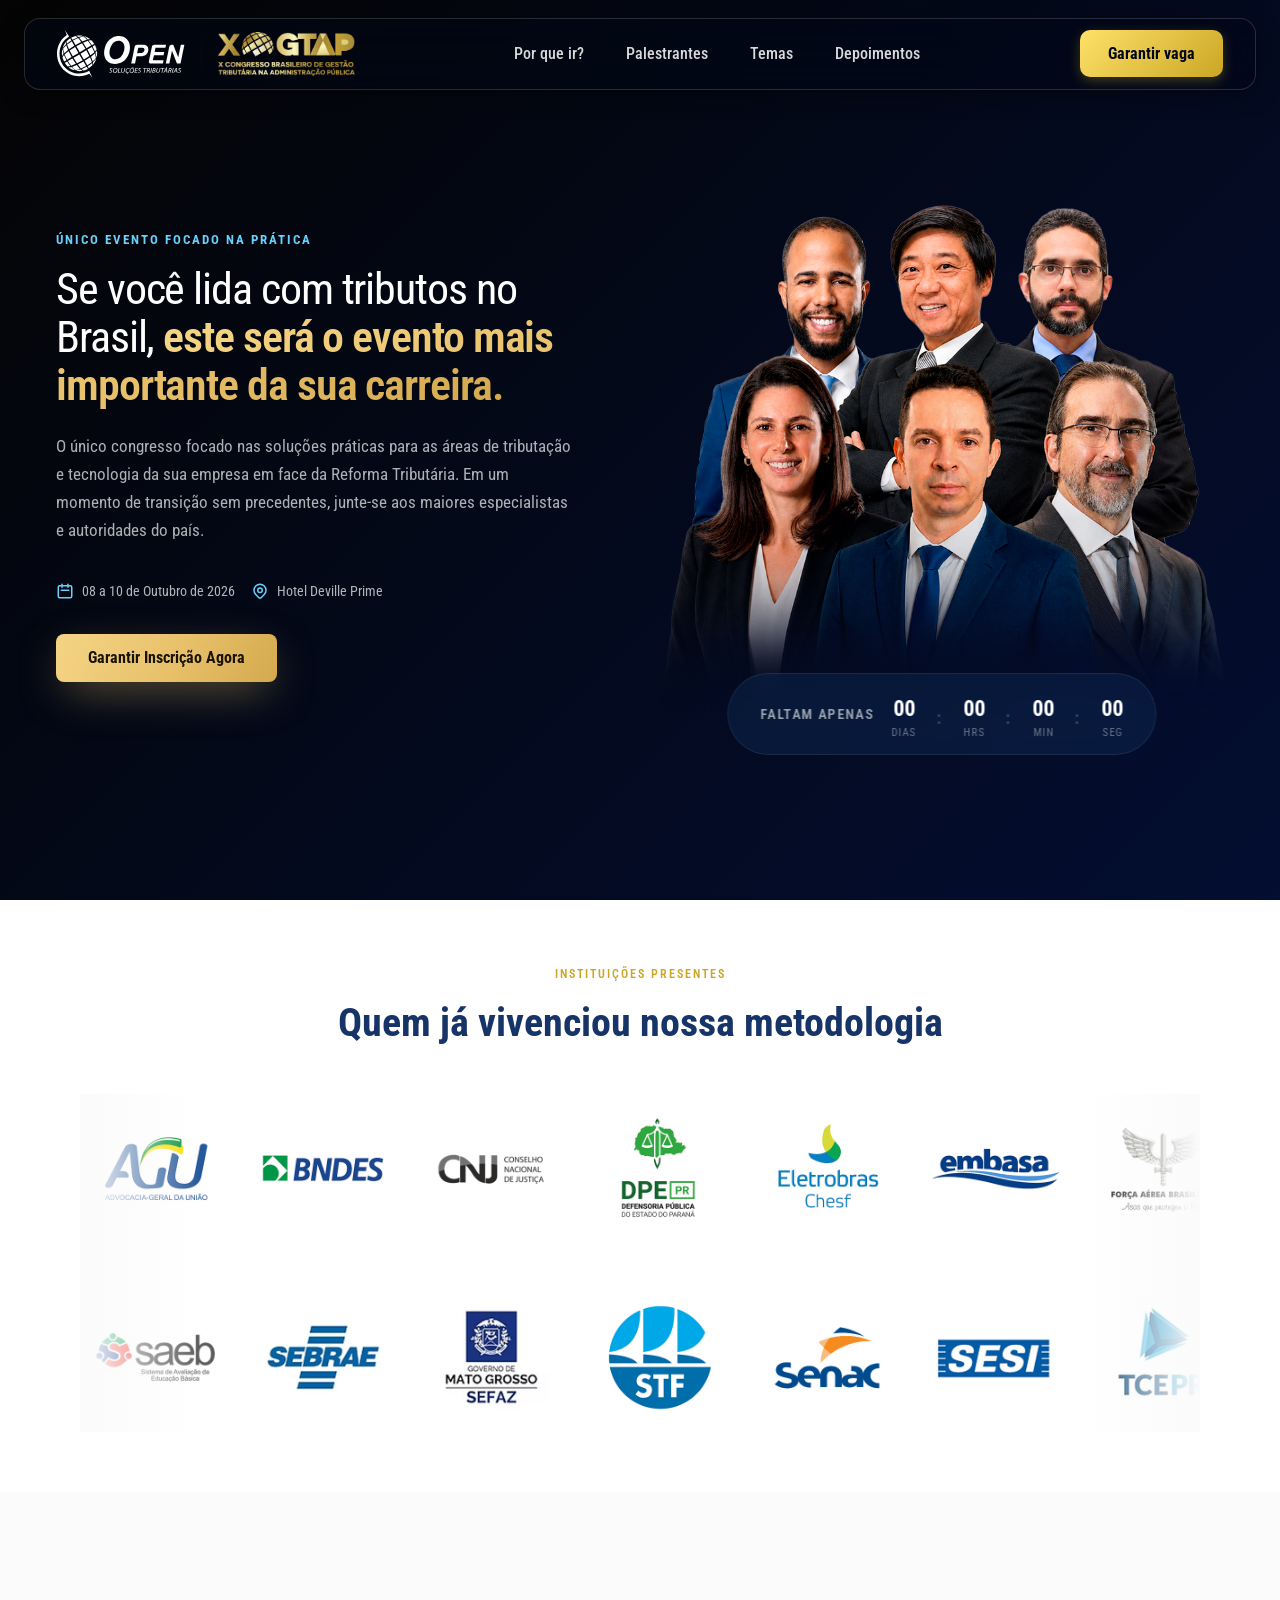
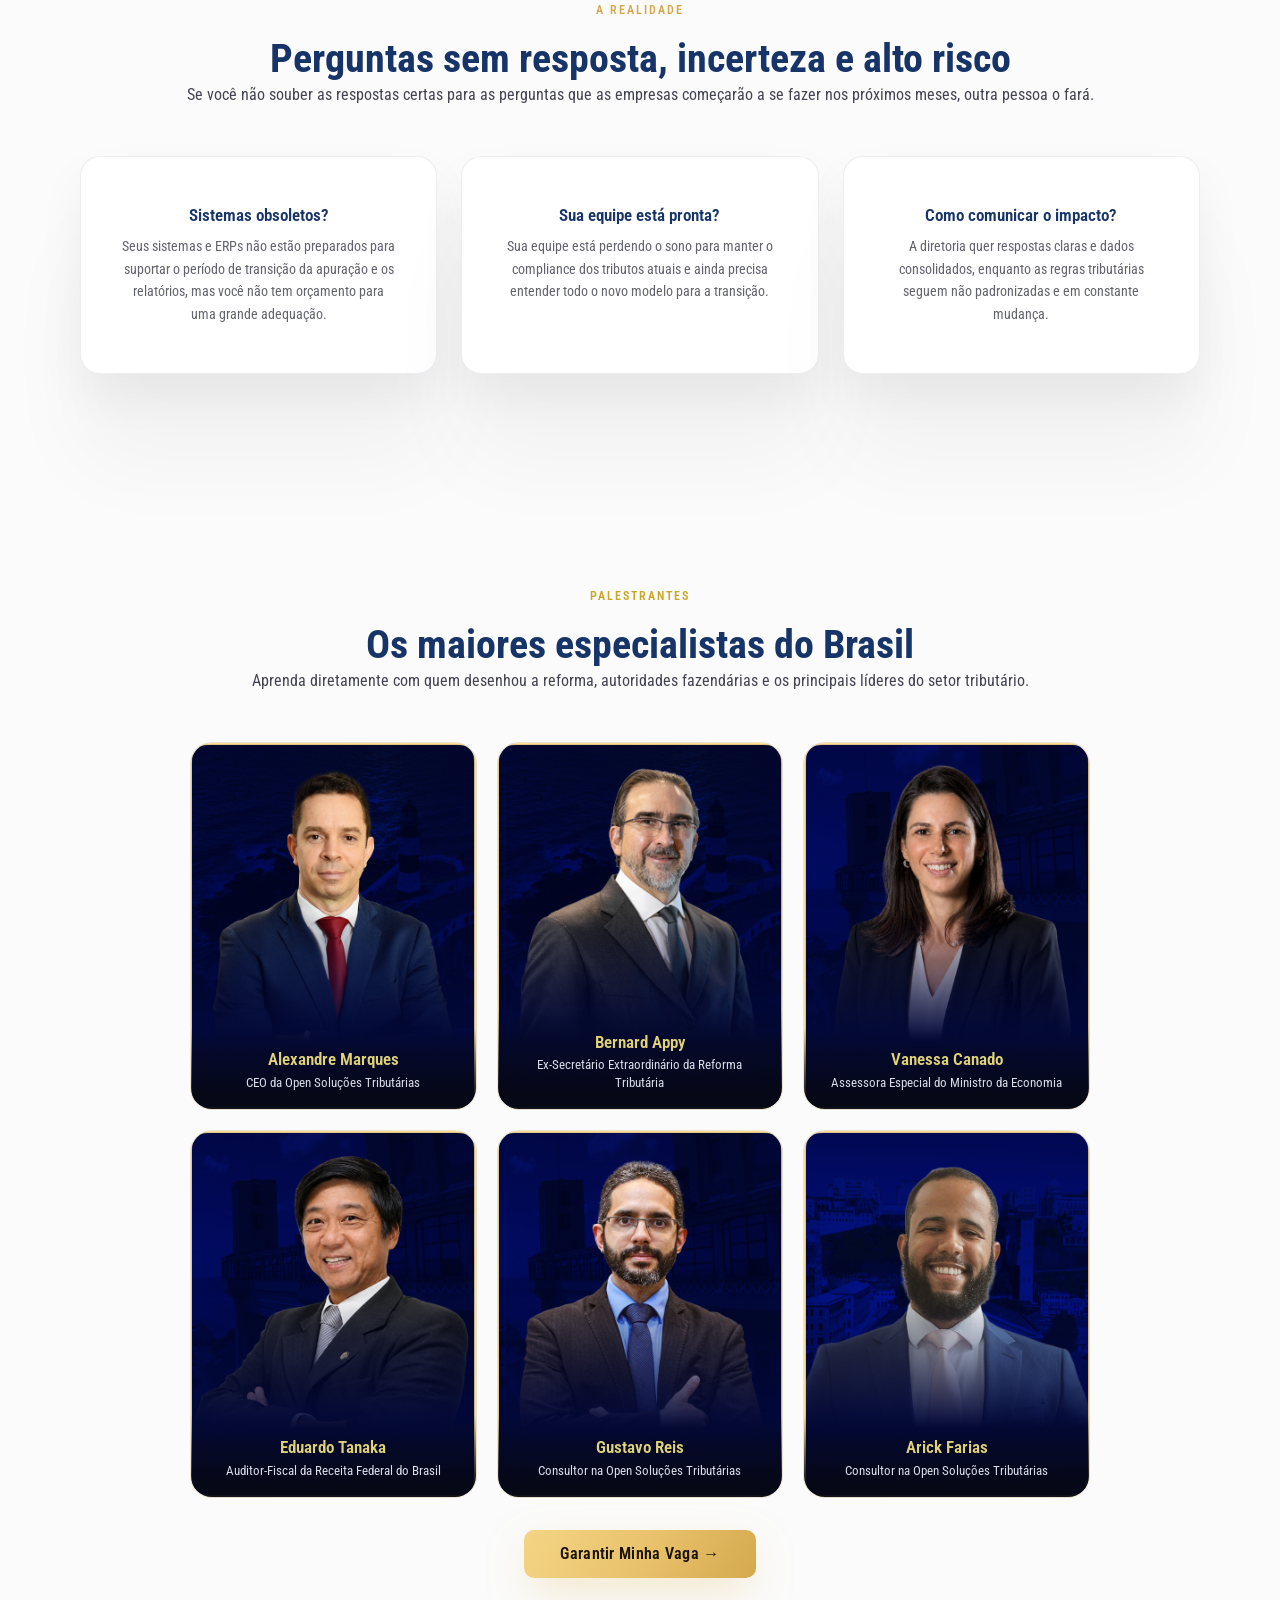
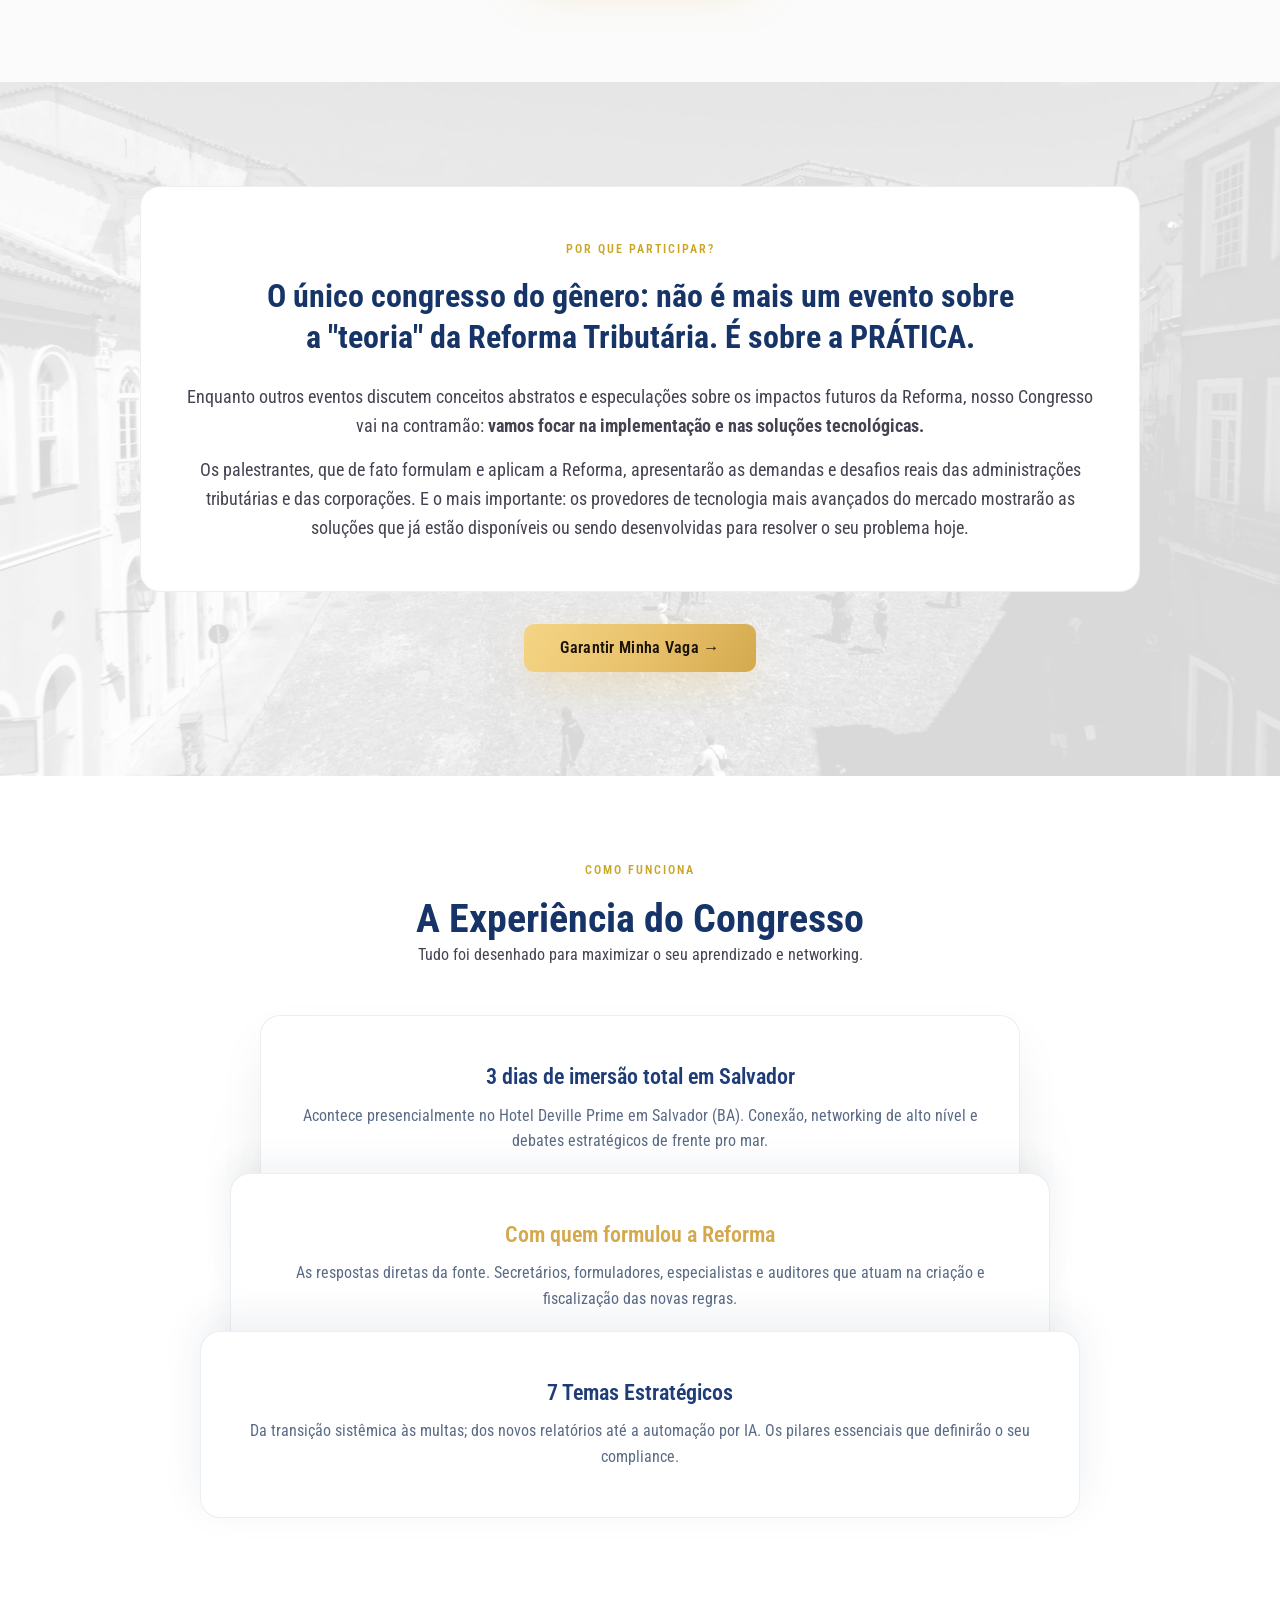
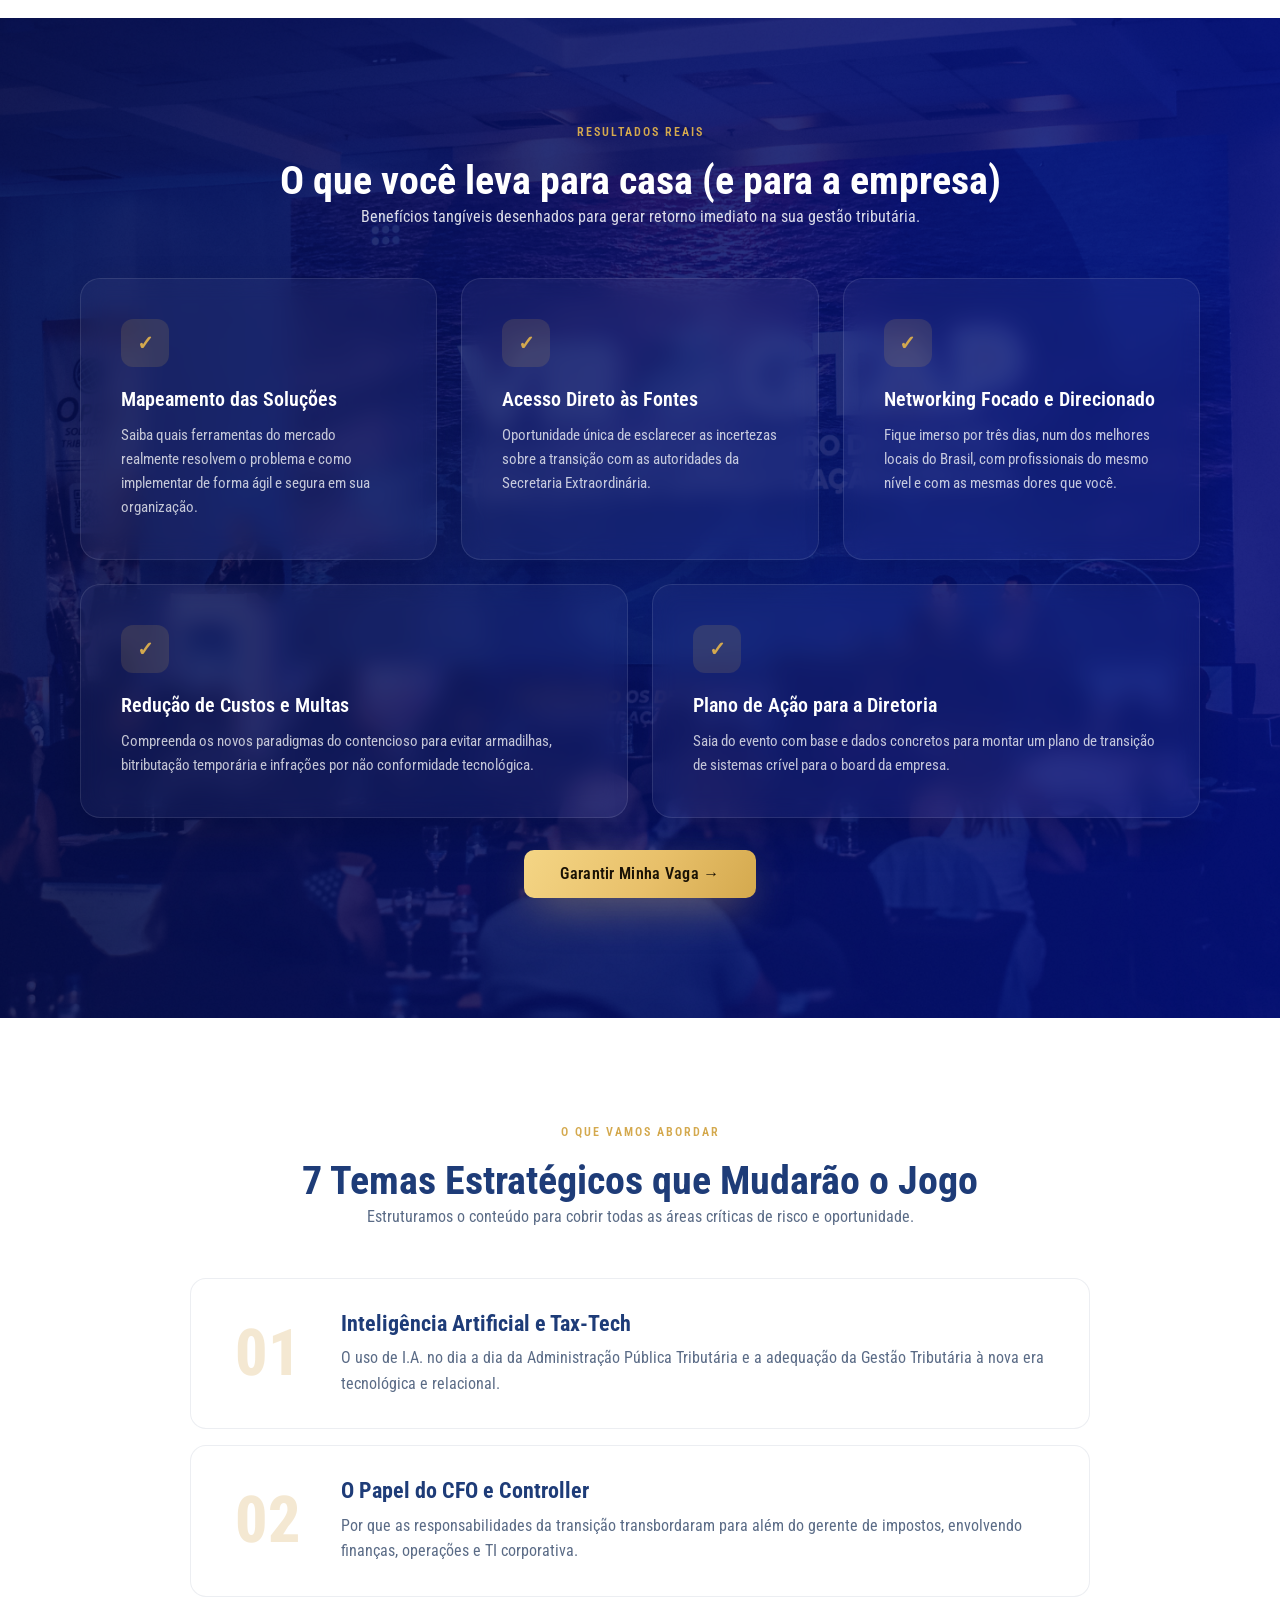
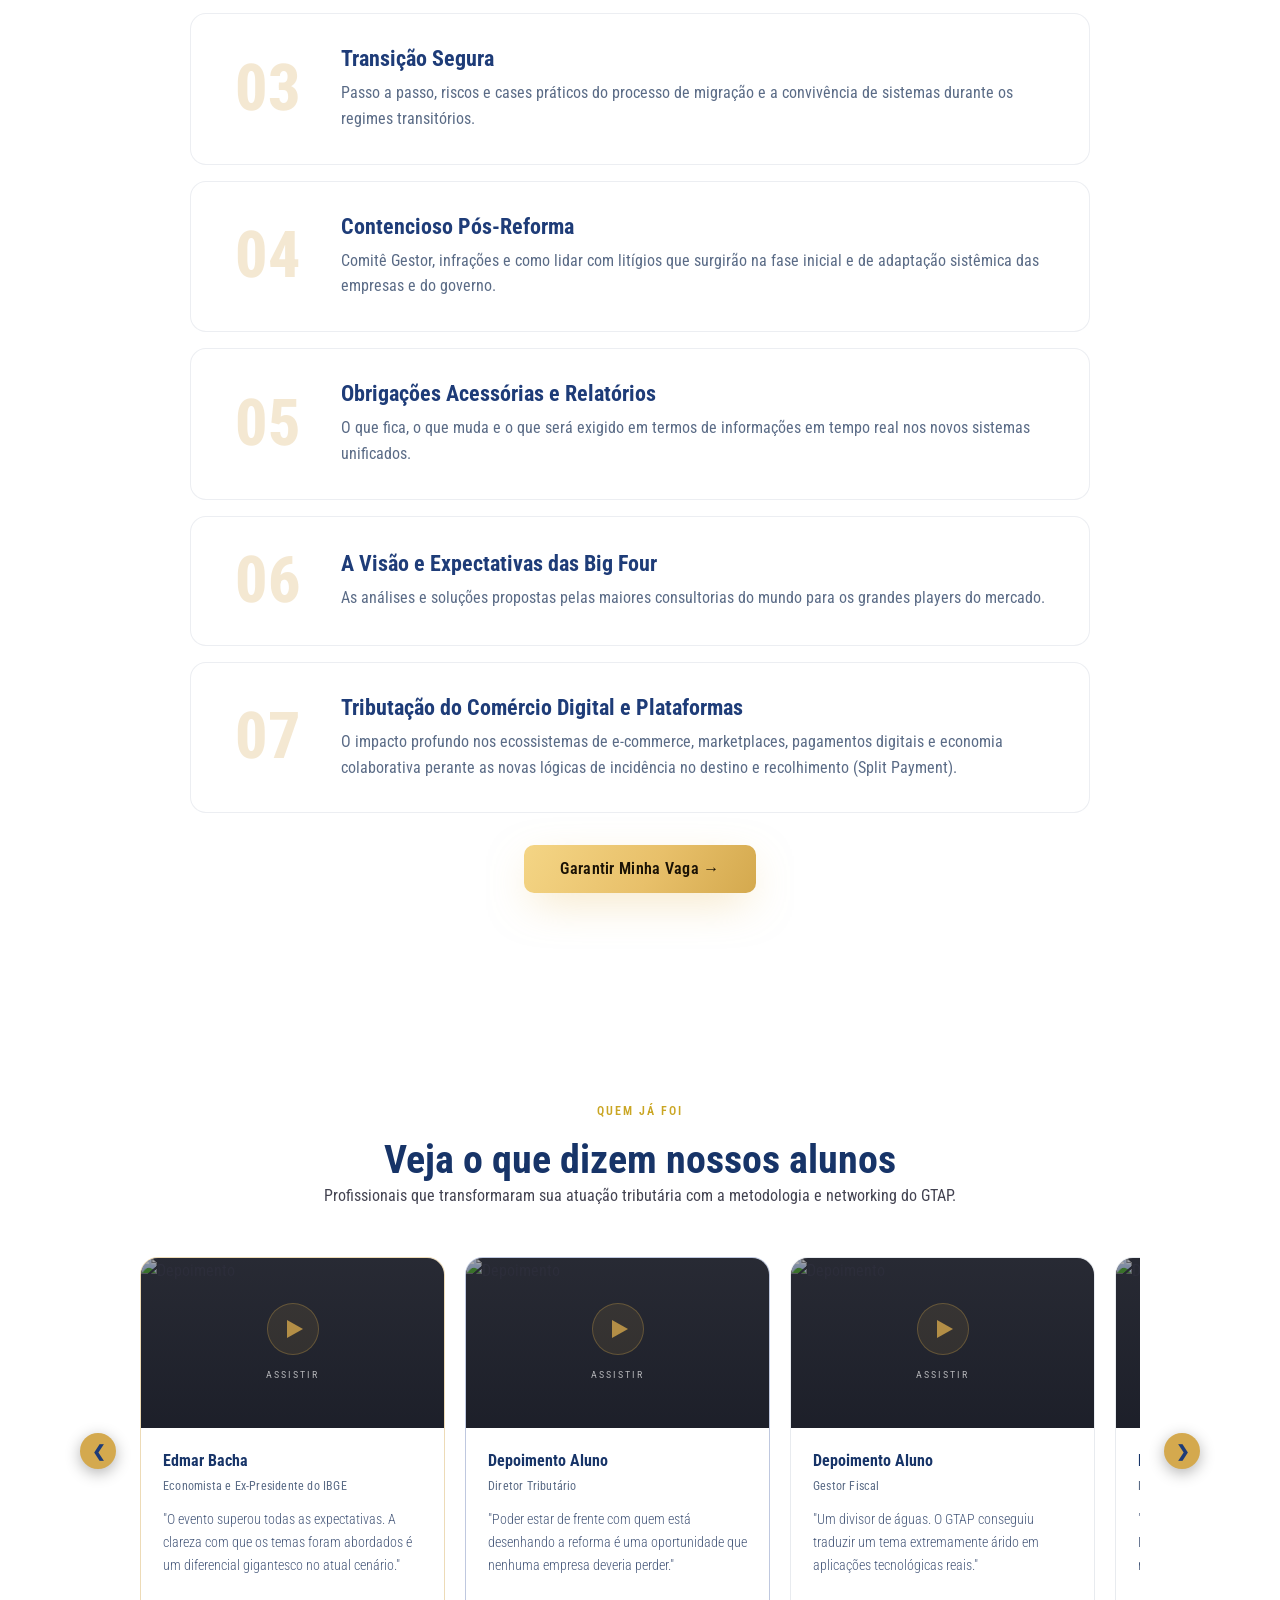
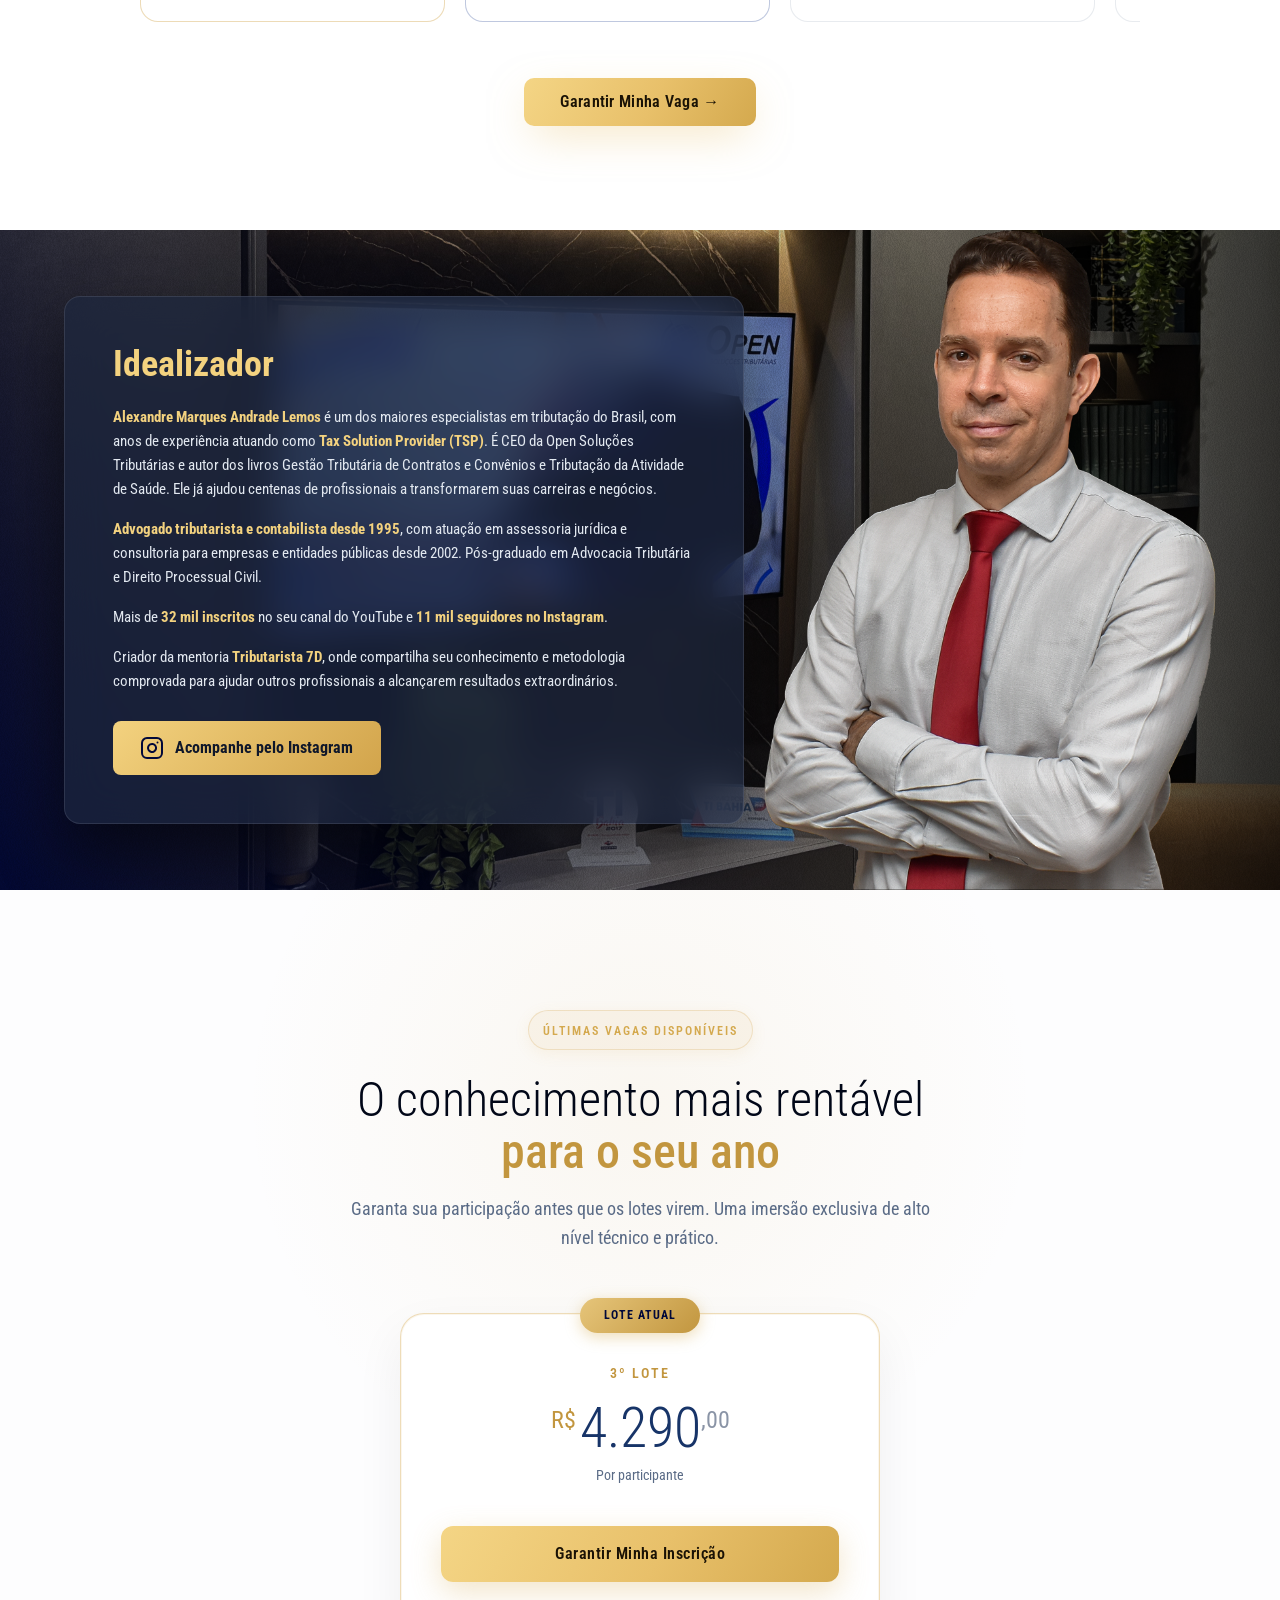
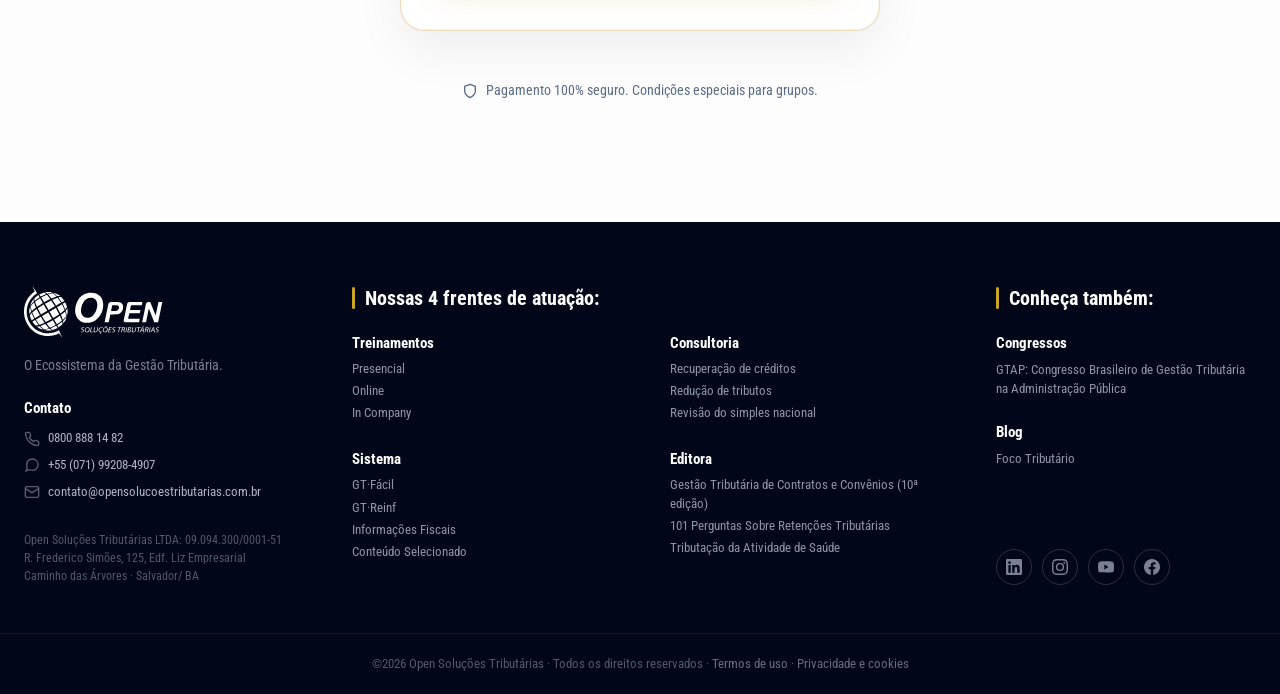
==== congresso/index.html @ 2cc6bf87 "fix: align RD fields and Meta lead tracking" ====
<!DOCTYPE html>
<html lang="pt-BR">
<head>
  <meta charset="UTF-8">
  <base href="/congresso/">
  <meta name="viewport" content="width=device-width, initial-scale=1.0">
  <title>I Congresso Brasileiro de Inovação em Tributação - GTAP</title>
  
  <link rel="preconnect" href="https://fonts.googleapis.com">
  <link rel="preconnect" href="https://fonts.gstatic.com" crossorigin>
  <link href="https://fonts.googleapis.com/css2?family=Roboto+Condensed:wght@300;400;600;700;800&display=swap" rel="stylesheet">
  
  <link rel="stylesheet" href="assets/style.css">
  
  <!-- SEO -->
  <meta name="description" content="O único congresso focado nas soluções práticas para as áreas de tributação e tecnologia da sua empresa em face da Reforma Tributária.">

  <!-- Favicon (light/dark mode) -->
  <link rel="icon" type="image/svg+xml" href="assets/favicon-blue.svg" media="(prefers-color-scheme: light)">
  <link rel="icon" type="image/svg+xml" href="assets/favicon-white.svg" media="(prefers-color-scheme: dark)">
  <link rel="icon" type="image/svg+xml" href="assets/favicon-blue.svg">

  <!-- Meta Pixel -->
  <script>
  !function(f,b,e,v,n,t,s)
  {if(f.fbq)return;n=f.fbq=function(){n.callMethod?
  n.callMethod.apply(n,arguments):n.queue.push(arguments)};
  if(!f._fbq)f._fbq=n;n.push=n;n.loaded=!0;n.version='2.0';
  n.queue=[];t=b.createElement(e);t.async=!0;
  t.src=v;s=b.getElementsByTagName(e)[0];
  s.parentNode.insertBefore(t,s)}(window, document,'script',
  'https://connect.facebook.net/en_US/fbevents.js');
  fbq('init', '549971842334998');
  fbq('track', 'PageView');
  </script>
  <noscript><img height="1" width="1" style="display:none" src="https://www.facebook.com/tr?id=549971842334998&ev=PageView&noscript=1"/></noscript>
  <!-- End Meta Pixel -->

  <!-- Google Tag Manager -->
  <script>(function(w,d,s,l,i){w[l]=w[l]||[];w[l].push({'gtm.start':
  new Date().getTime(),event:'gtm.js'});var f=d.getElementsByTagName(s)[0],
  j=d.createElement(s),dl=l!='dataLayer'?'&l='+l:'';j.async=true;j.src=
  'https://www.googletagmanager.com/gtm.js?id='+i+dl;f.parentNode.insertBefore(j,f);
  })(window,document,'script','dataLayer','GTM-566F4WT');</script>
  <!-- End Google Tag Manager -->
</head>
<body class="theme-light">
  <!-- Google Tag Manager (noscript) -->
  <noscript><iframe src="https://www.googletagmanager.com/ns.html?id=GTM-566F4WT"
  height="0" width="0" style="display:none;visibility:hidden"></iframe></noscript>
  <!-- End Google Tag Manager (noscript) -->

  <!-- === HEADER === -->
  <header class="site-header dark-mode" id="siteHeader">
    <div class="header-inner">
      <div class="nav-brand">
        <a href="#" class="nav-logo">
          <img src="assets/logo.svg" alt="Open Soluções Tributárias" height="48">
        </a>
        <span class="nav-brand-divider"></span>
        <a href="#" class="nav-logo nav-logo-curso">
          <img src="assets/logo-gtap-x.png" alt="GTAP" height="44">
        </a>
      </div>
      <nav class="nav-links">
        <a href="#por-que-ir">Por que ir?</a>
        <a href="#palestrantes">Palestrantes</a>
        <a href="#temas">Temas</a>
        <a href="#depoimentos">Depoimentos</a>
      </nav>
      <div class="nav-actions">
        <a href="#" onclick="event.preventDefault(); openModal();" class="btn-header">Garantir vaga</a>
      </div>
    </div>
  </header>

  <main>
    <!-- === HERO SECTION === -->
    <section class="section hero-section theme-dark">
      <div class="wrap hero-grid">
        <div class="hero-content" data-reveal>
          <p class="hero-eyebrow">
            Único Evento Focado na Prática
          </p>
          
          <h1 class="hero-title">
            Se você lida com tributos no Brasil, <strong class="text-gradient-amarelo">este será o evento mais importante da sua carreira.</strong>
          </h1>
          
          <p class="text-body hero-subtitle">
            O único congresso focado nas soluções práticas para as áreas de tributação e tecnologia da sua empresa em face da Reforma Tributária. Em um momento de transição sem precedentes, junte-se aos maiores especialistas e autoridades do país.
          </p>
          
          <div class="hero-badges">
            <div class="hero-info-item">
              <svg width="18" height="18" viewBox="0 0 24 24" fill="none" stroke="currentColor" stroke-width="2"><path stroke-linecap="round" stroke-linejoin="round" d="M8 7V3m8 4V3m-9 8h10M5 21h14a2 2 0 002-2V7a2 2 0 00-2-2H5a2 2 0 00-2 2v12a2 2 0 002 2z"></path></svg>
              <span>08 a 10 de Outubro de 2026</span>
            </div>
            <div class="hero-info-item">
              <svg width="18" height="18" viewBox="0 0 24 24" fill="none" stroke="currentColor" stroke-width="2"><path stroke-linecap="round" stroke-linejoin="round" d="M17.657 16.657L13.414 20.9a1.998 1.998 0 01-2.827 0l-4.243-4.243a8 8 0 1111.314 0z"></path><path stroke-linecap="round" stroke-linejoin="round" d="M15 11a3 3 0 11-6 0 3 3 0 016 0z"></path></svg>
              <span>Hotel Deville Prime</span>
            </div>
          </div>
          
          <div class="hero-cta">
            <a href="#" onclick="event.preventDefault(); openModal();" class="btn btn-primary hero-cta-btn">Garantir Inscrição Agora</a>
          </div>
        </div>

        <div class="hero-image-col" data-reveal>
          <img src="assets/palestrantes.jpg" alt="Palestrantes do Congresso GTAP" class="hero-img">
          
          <!-- HERO COUNTDOWN -->
          <div class="hero-countdown-pill hero-countdown-absolute">
            <div class="cd-label">FALTAM APENAS</div>
            <div class="countdown" data-target="2026-10-08T08:00:00">
              <div class="cd-unit"><span class="n days">00</span><span class="l">DIAS</span></div><span class="cd-sep">:</span>
              <div class="cd-unit"><span class="n hours">00</span><span class="l">HRS</span></div><span class="cd-sep">:</span>
              <div class="cd-unit"><span class="n minutes">00</span><span class="l">MIN</span></div><span class="cd-sep">:</span>
              <div class="cd-unit"><span class="n seconds">00</span><span class="l">SEG</span></div>
            </div>
          </div>
        </div>
      </div>
    </section>

    <!-- === LOGOS (Quem já participou) === -->
    <section class="section logo-carousel-section section-logos">
      <div class="wrap">
        <div class="head center" data-reveal>
          <span class="eyebrow">INSTITUIÇÕES PRESENTES</span>
          <h2 class="title">Quem já vivenciou nossa metodologia</h2>
        </div>
        
        <div class="logo-carousel-wrap" data-reveal>
          <div class="logo-carousel-fade-left"></div>
          <div class="logo-carousel-fade-right"></div>
          <div class="logo-carousel-track">
            <div class="logo-carousel-inner">
              <img src="assets/empresas/AGU.jpg" alt="AGU" loading="lazy"> <img src="assets/empresas/BNDS.jpg" alt="BNDS" loading="lazy"> <img src="assets/empresas/CNJ.jpg" alt="CNJ" loading="lazy"> <img src="assets/empresas/dpe-pr.jpg" alt="DPE PR" loading="lazy"> <img src="assets/empresas/Eletrobras.jpg" alt="Eletrobras" loading="lazy"> <img src="assets/empresas/Embasa.jpg" alt="Embasa" loading="lazy"> <img src="assets/empresas/forca-aerea-brasileira.jpg" alt="Força Aérea Brasileira" loading="lazy"> <img src="assets/empresas/governo-estado-ba.jpg" alt="Governo do estado BA" loading="lazy"> <img src="assets/empresas/IFBA.jpg" alt="IFBA" loading="lazy"> <img src="assets/empresas/IFES.jpg" alt="IFES" loading="lazy"> <img src="assets/empresas/IFGO.jpg" alt="IFGO" loading="lazy"> <img src="assets/empresas/IFSP.jpg" alt="IFSP" loading="lazy"> <img src="assets/empresas/MPSE.jpg" alt="MPSE" loading="lazy"> <img src="assets/empresas/ministerio-publico-ba.jpg" alt="Ministerio Publico BA" loading="lazy"> <img src="assets/empresas/pge-rj.jpg" alt="PGE - RJ" loading="lazy">
              <!-- DUPLICATE -->
              <img src="assets/empresas/AGU.jpg" alt="AGU" loading="lazy"> <img src="assets/empresas/BNDS.jpg" alt="BNDS" loading="lazy"> <img src="assets/empresas/CNJ.jpg" alt="CNJ" loading="lazy"> <img src="assets/empresas/dpe-pr.jpg" alt="DPE PR" loading="lazy"> <img src="assets/empresas/Eletrobras.jpg" alt="Eletrobras" loading="lazy"> <img src="assets/empresas/Embasa.jpg" alt="Embasa" loading="lazy"> <img src="assets/empresas/forca-aerea-brasileira.jpg" alt="Força Aérea Brasileira" loading="lazy"> <img src="assets/empresas/governo-estado-ba.jpg" alt="Governo do estado BA" loading="lazy"> <img src="assets/empresas/IFBA.jpg" alt="IFBA" loading="lazy"> <img src="assets/empresas/IFES.jpg" alt="IFES" loading="lazy"> <img src="assets/empresas/IFGO.jpg" alt="IFGO" loading="lazy"> <img src="assets/empresas/IFSP.jpg" alt="IFSP" loading="lazy"> <img src="assets/empresas/MPSE.jpg" alt="MPSE" loading="lazy"> <img src="assets/empresas/ministerio-publico-ba.jpg" alt="Ministerio Publico BA" loading="lazy"> <img src="assets/empresas/pge-rj.jpg" alt="PGE - RJ" loading="lazy">
            </div>
          </div>
          <div class="logo-carousel-track">
            <div class="logo-carousel-inner reverse">
              <img src="assets/empresas/SAEB.jpg" alt="SAEB" loading="lazy"> <img src="assets/empresas/SEBRAE.jpg" alt="SEBRAE" loading="lazy"> <img src="assets/empresas/sefaz-mt.jpg" alt="SEFAZ MT" loading="lazy"> <img src="assets/empresas/STF.jpg" alt="STF" loading="lazy"> <img src="assets/empresas/Senac.jpg" alt="Senac" loading="lazy"> <img src="assets/empresas/Sesi.jpg" alt="Sesi" loading="lazy"> <img src="assets/empresas/TCEPR.jpg" alt="TCEPR" loading="lazy"> <img src="assets/empresas/TCU.jpg" alt="TCU" loading="lazy"> <img src="assets/empresas/TJPR.jpg" alt="TJPR" loading="lazy"> <img src="assets/empresas/TRE-ES.jpg" alt="TRE-ES" loading="lazy"> <img src="assets/empresas/TRF2.jpg" alt="TRF2" loading="lazy"> <img src="assets/empresas/trt-ceara.jpg" alt="TRT ceara" loading="lazy"> <img src="assets/empresas/TSE.jpg" alt="TSE" loading="lazy"> <img src="assets/empresas/UESC.jpg" alt="UESC" loading="lazy"> <img src="assets/empresas/inema.jpg" alt="inema" loading="lazy">
              <!-- DUPLICATE -->
              <img src="assets/empresas/SAEB.jpg" alt="SAEB" loading="lazy"> <img src="assets/empresas/SEBRAE.jpg" alt="SEBRAE" loading="lazy"> <img src="assets/empresas/sefaz-mt.jpg" alt="SEFAZ MT" loading="lazy"> <img src="assets/empresas/STF.jpg" alt="STF" loading="lazy"> <img src="assets/empresas/Senac.jpg" alt="Senac" loading="lazy"> <img src="assets/empresas/Sesi.jpg" alt="Sesi" loading="lazy"> <img src="assets/empresas/TCEPR.jpg" alt="TCEPR" loading="lazy"> <img src="assets/empresas/TCU.jpg" alt="TCU" loading="lazy"> <img src="assets/empresas/TJPR.jpg" alt="TJPR" loading="lazy"> <img src="assets/empresas/TRE-ES.jpg" alt="TRE-ES" loading="lazy"> <img src="assets/empresas/TRF2.jpg" alt="TRF2" loading="lazy"> <img src="assets/empresas/trt-ceara.jpg" alt="TRT ceara" loading="lazy"> <img src="assets/empresas/TSE.jpg" alt="TSE" loading="lazy"> <img src="assets/empresas/UESC.jpg" alt="UESC" loading="lazy"> <img src="assets/empresas/inema.jpg" alt="inema" loading="lazy">
            </div>
          </div>
        </div>
      </div>
    </section>

    <!-- === DORES (PERGUNTAS SEM RESPOSTA) === -->
    <section class="section" id="por-que-ir">
      <div class="wrap">
        <div class="head center" data-reveal>
          <span class="eyebrow gold">A REALIDADE</span>
          <h2 class="title">Perguntas sem resposta, incerteza e alto risco</h2>
          <p class="sub">Se você não souber as respostas certas para as perguntas que as empresas começarão a se fazer nos próximos meses, outra pessoa o fará.</p>
        </div>

        <div class="grid-3 immersive-grid-light" data-reveal>
          <div class="card bento-card-light">
            <h3>Sistemas obsoletos?</h3>
            <p>Seus sistemas e ERPs não estão preparados para suportar o período de transição da apuração e os relatórios, mas você não tem orçamento para uma grande adequação.</p>
          </div>
          <div class="card bento-card-light">
            <h3>Sua equipe está pronta?</h3>
            <p>Sua equipe está perdendo o sono para manter o compliance dos tributos atuais e ainda precisa entender todo o novo modelo para a transição.</p>
          </div>
          <div class="card bento-card-light">
            <h3>Como comunicar o impacto?</h3>
            <p>A diretoria quer respostas claras e dados consolidados, enquanto as regras tributárias seguem não padronizadas e em constante mudança.</p>
          </div>
        </div>
      </div>
    </section>

    <!-- === PALESTRANTES === -->
    <section class="section" id="palestrantes">
      <div class="wrap">
        <div class="head center" data-reveal>
          <span class="eyebrow">PALESTRANTES</span>
          <h2 class="title">Os maiores especialistas do Brasil</h2>
          <p class="sub">Aprenda diretamente com quem desenhou a reforma, autoridades fazendárias e os principais líderes do setor tributário.</p>
        </div>

        <div class="grid-palestrantes grid-palestrantes-centered" data-reveal>
          <!-- 1 -->
          <div class="palestrante-card">
            <img src="assets/Alexandre-Marques.png" alt="Alexandre Marques">
            <div class="pal-overlay">
              <h3>Alexandre Marques</h3>
              <p>CEO da Open Soluções Tributárias</p>
            </div>
          </div>
          <!-- 2 -->
          <div class="palestrante-card">
            <img src="assets/bernard-appy.png" alt="Bernard Appy">
            <div class="pal-overlay">
              <h3>Bernard Appy</h3>
              <p>Ex-Secretário Extraordinário da Reforma Tributária</p>
            </div>
          </div>
          <!-- 3 -->
          <div class="palestrante-card">
            <img src="assets/vanessa-canado.png" alt="Vanessa Canado">
            <div class="pal-overlay">
              <h3>Vanessa Canado</h3>
              <p>Assessora Especial do Ministro da Economia</p>
            </div>
          </div>
          <!-- 4 -->
          <div class="palestrante-card">
            <img src="assets/eduardo-tanaka.png" alt="Eduardo Tanaka">
            <div class="pal-overlay">
              <h3>Eduardo Tanaka</h3>
              <p>Auditor-Fiscal da Receita Federal do Brasil</p>
            </div>
          </div>
          <!-- 5 -->
          <div class="palestrante-card">
            <img src="assets/Gustavo-Reis.png" alt="Gustavo Reis">
            <div class="pal-overlay">
              <h3>Gustavo Reis</h3>
              <p>Consultor na Open Soluções Tributárias</p>
            </div>
          </div>
          <!-- 6 -->
          <div class="palestrante-card">
            <img src="assets/arick-farias.png" alt="Arick Farias">
            <div class="pal-overlay">
              <h3>Arick Farias</h3>
              <p>Consultor na Open Soluções Tributárias</p>
            </div>
          </div>
        </div>
      </div>

      <div class="section-cta-wrapper" data-reveal>
        <a href="#" onclick="event.preventDefault(); openModal();" class="btn-primary section-cta">Garantir Minha Vaga →</a>
      </div>
    </section>

    <!-- === POR QUE PARTICIPAR === -->
    <section class="section section-participar">
      <div class="wrap">
        <div class="head center bento-card-light participar-card" data-reveal>
          <span class="eyebrow">POR QUE PARTICIPAR?</span>
          <h2 class="title participar-title">
            O único congresso do gênero: não é mais um evento sobre a "teoria" da Reforma Tributária. É sobre a PRÁTICA.
          </h2>
          <p class="sub participar-sub">
            Enquanto outros eventos discutem conceitos abstratos e especulações sobre os impactos futuros da Reforma, nosso Congresso vai na contramão: <strong>vamos focar na implementação e nas soluções tecnológicas.</strong>
          </p>
          <p class="sub participar-sub">
            Os palestrantes, que de fato formulam e aplicam a Reforma, apresentarão as demandas e desafios reais das administrações tributárias e das corporações. E o mais importante: os provedores de tecnologia mais avançados do mercado mostrarão as soluções que já estão disponíveis ou sendo desenvolvidas para resolver o seu problema hoje.
          </p>
        </div>
      </div>

      <div class="section-cta-wrapper" data-reveal>
        <a href="#" onclick="event.preventDefault(); openModal();" class="btn-primary section-cta">Garantir Minha Vaga →</a>
      </div>
    </section>

    <section class="section section-como-funciona">
      <div class="wrap">
        
        <div class="head center" data-reveal>
          <span class="eyebrow">COMO FUNCIONA</span>
          <h2 class="title">A Experiência do Congresso</h2>
          <p class="sub">Tudo foi desenhado para maximizar o seu aprendizado e networking.</p>
        </div>

        <div class="stack-cards-wrapper">
          <!-- Card 1 -->
          <div class="card bento-card-light stack-card stack-card-1" data-reveal>
            <h3>3 dias de imersão total em Salvador</h3>
            <p>Acontece presencialmente no Hotel Deville Prime em Salvador (BA). Conexão, networking de alto nível e debates estratégicos de frente pro mar.</p>
          </div>
          <!-- Card 2 -->
          <div class="card bento-card-light stack-card stack-card-2" data-reveal>
            <h3 class="gold">Com quem formulou a Reforma</h3>
            <p>As respostas diretas da fonte. Secretários, formuladores, especialistas e auditores que atuam na criação e fiscalização das novas regras.</p>
          </div>
          <!-- Card 3 -->
          <div class="card bento-card-light stack-card stack-card-3" data-reveal>
            <h3>7 Temas Estratégicos</h3>
            <p>Da transição sistêmica às multas; dos novos relatórios até a automação por IA. Os pilares essenciais que definirão o seu compliance.</p>
          </div>
        </div>
      </div>
    </section>

    <section class="section theme-dark section-beneficios">
      <div class="wrap">
        <div class="head center" data-reveal>
          <span class="eyebrow eyebrow-gold">RESULTADOS REAIS</span>
          <h2 class="title title-white">O que você leva para casa (e para a empresa)</h2>
          <p class="sub sub-white">Benefícios tangíveis desenhados para gerar retorno imediato na sua gestão tributária.</p>
        </div>
        
        <div class="beneficios-grid">
          
          <!-- Card 1 -->
          <div class="card bento-card-dark bento-span-2" data-reveal>
            <div class="bento-icon">✓</div>
            <h3>Mapeamento das Soluções</h3>
            <p>Saiba quais ferramentas do mercado realmente resolvem o problema e como implementar de forma ágil e segura em sua organização.</p>
          </div>

          <!-- Card 2 -->
          <div class="card bento-card-dark bento-span-2" data-reveal>
            <div class="bento-icon">✓</div>
            <h3>Acesso Direto às Fontes</h3>
            <p>Oportunidade única de esclarecer as incertezas sobre a transição com as autoridades da Secretaria Extraordinária.</p>
          </div>

          <!-- Card 3 -->
          <div class="card bento-card-dark bento-span-2" data-reveal>
            <div class="bento-icon">✓</div>
            <h3>Networking Focado e Direcionado</h3>
            <p>Fique imerso por três dias, num dos melhores locais do Brasil, com profissionais do mesmo nível e com as mesmas dores que você.</p>
          </div>

          <!-- Card 4 -->
          <div class="card bento-card-dark bento-span-3" data-reveal>
            <div class="bento-icon">✓</div>
            <h3>Redução de Custos e Multas</h3>
            <p>Compreenda os novos paradigmas do contencioso para evitar armadilhas, bitributação temporária e infrações por não conformidade tecnológica.</p>
          </div>

          <!-- Card 5 -->
          <div class="card bento-card-dark bento-span-3" data-reveal>
            <div class="bento-icon">✓</div>
            <h3>Plano de Ação para a Diretoria</h3>
            <p>Saia do evento com base e dados concretos para montar um plano de transição de sistemas crível para o board da empresa.</p>
          </div>

        </div>
      </div>

      <div class="section-cta-wrapper section-cta-dark" data-reveal>
        <a href="#" onclick="event.preventDefault(); openModal();" class="btn-primary section-cta">Garantir Minha Vaga →</a>
      </div>
    </section>

    <!-- === TEMAS === -->
    <section class="section section-temas" id="temas">
      <div class="wrap">
        <div class="head center" data-reveal>
          <span class="eyebrow eyebrow-temas">O QUE VAMOS ABORDAR</span>
          <h2 class="title title-temas">7 Temas Estratégicos que Mudarão o Jogo</h2>
          <p class="sub sub-temas">Estruturamos o conteúdo para cobrir todas as áreas críticas de risco e oportunidade.</p>
        </div>

        <div class="list-temas-horizontal" data-reveal>
          
          <div class="tema-horizontal-card">
            <div class="tema-h-number">01</div>
            <div class="tema-h-content">
              <h3>Inteligência Artificial e Tax-Tech</h3>
              <p>O uso de I.A. no dia a dia da Administração Pública Tributária e a adequação da Gestão Tributária à nova era tecnológica e relacional.</p>
            </div>
          </div>
          
          <div class="tema-horizontal-card">
            <div class="tema-h-number">02</div>
            <div class="tema-h-content">
              <h3>O Papel do CFO e Controller</h3>
              <p>Por que as responsabilidades da transição transbordaram para além do gerente de impostos, envolvendo finanças, operações e TI corporativa.</p>
            </div>
          </div>

          <div class="tema-horizontal-card">
            <div class="tema-h-number">03</div>
            <div class="tema-h-content">
              <h3>Transição Segura</h3>
              <p>Passo a passo, riscos e cases práticos do processo de migração e a convivência de sistemas durante os regimes transitórios.</p>
            </div>
          </div>

          <div class="tema-horizontal-card">
            <div class="tema-h-number">04</div>
            <div class="tema-h-content">
              <h3>Contencioso Pós-Reforma</h3>
              <p>Comitê Gestor, infrações e como lidar com litígios que surgirão na fase inicial e de adaptação sistêmica das empresas e do governo.</p>
            </div>
          </div>

          <div class="tema-horizontal-card">
            <div class="tema-h-number">05</div>
            <div class="tema-h-content">
              <h3>Obrigações Acessórias e Relatórios</h3>
              <p>O que fica, o que muda e o que será exigido em termos de informações em tempo real nos novos sistemas unificados.</p>
            </div>
          </div>

          <div class="tema-horizontal-card">
            <div class="tema-h-number">06</div>
            <div class="tema-h-content">
              <h3>A Visão e Expectativas das Big Four</h3>
              <p>As análises e soluções propostas pelas maiores consultorias do mundo para os grandes players do mercado.</p>
            </div>
          </div>

          <div class="tema-horizontal-card">
            <div class="tema-h-number">07</div>
            <div class="tema-h-content">
              <h3>Tributação do Comércio Digital e Plataformas</h3>
              <p>O impacto profundo nos ecossistemas de e-commerce, marketplaces, pagamentos digitais e economia colaborativa perante as novas lógicas de incidência no destino e recolhimento (Split Payment).</p>
            </div>
          </div>

        </div>
      </div>

      <div class="section-cta-wrapper" data-reveal>
        <a href="#" onclick="event.preventDefault(); openModal();" class="btn-primary section-cta">Garantir Minha Vaga →</a>
      </div>
    </section>
    <!-- === DEPOIMENTOS === -->
    <section class="section section-depoimentos" id="depoimentos">
      <div class="wrap">
        <div class="head center" data-reveal>
          <span class="eyebrow">QUEM JÁ FOI</span>
          <h2 class="title">Veja o que dizem nossos alunos</h2>
          <p class="sub">Profissionais que transformaram sua atuação tributária com a metodologia e networking do GTAP.</p>
        </div>

        <div class="depo-carousel-wrapper" data-reveal>
          <button class="depo-carousel-btn prev-btn" onclick="scrollDepoCarousel(-1)" aria-label="Anterior">&#10094;</button>
          
          <div class="grid-depoimentos" id="depoCarousel">
            <!-- 1 -->
            <div class="depo-card gold-border">
              <div class="depo-thumb">
                <img src="https://img.youtube.com/vi/blP6lTE0f3w/maxresdefault.jpg" alt="Depoimento">
                <div class="depo-overlay"></div>
                <a href="#" onclick="openVideoModal('blP6lTE0f3w'); return false;" class="depo-play">
                  <div class="depo-play-btn"><div class="play-triangle"></div></div>
                  <span class="depo-play-label">Assistir</span>
                </a>
              </div>
              <div class="depo-body">
                <div class="depo-name">Edmar Bacha</div>
                <div class="depo-org">Economista e Ex-Presidente do IBGE</div>
                <p class="depo-text">"O evento superou todas as expectativas. A clareza com que os temas foram abordados é um diferencial gigantesco no atual cenário."</p>
              </div>
            </div>
            
            <!-- 2 -->
            <div class="depo-card blue-border">
              <div class="depo-thumb">
                <img src="https://img.youtube.com/vi/bHEJZqUwUVI/maxresdefault.jpg" alt="Depoimento">
                <div class="depo-overlay"></div>
                <a href="#" onclick="openVideoModal('bHEJZqUwUVI'); return false;" class="depo-play">
                  <div class="depo-play-btn"><div class="play-triangle"></div></div>
                  <span class="depo-play-label">Assistir</span>
                </a>
              </div>
              <div class="depo-body">
                <div class="depo-name">Depoimento Aluno</div>
                <div class="depo-org">Diretor Tributário</div>
                <p class="depo-text">"Poder estar de frente com quem está desenhando a reforma é uma oportunidade que nenhuma empresa deveria perder."</p>
              </div>
            </div>

            <!-- 3 -->
            <div class="depo-card">
              <div class="depo-thumb">
                <img src="https://img.youtube.com/vi/Dzz6dKwtldM/maxresdefault.jpg" alt="Depoimento">
                <div class="depo-overlay"></div>
                <a href="#" onclick="openVideoModal('Dzz6dKwtldM'); return false;" class="depo-play">
                  <div class="depo-play-btn"><div class="play-triangle"></div></div>
                  <span class="depo-play-label">Assistir</span>
                </a>
              </div>
              <div class="depo-body">
                <div class="depo-name">Depoimento Aluno</div>
                <div class="depo-org">Gestor Fiscal</div>
                <p class="depo-text">"Um divisor de águas. O GTAP conseguiu traduzir um tema extremamente árido em aplicações tecnológicas reais."</p>
              </div>
            </div>

            <!-- 4 -->
            <div class="depo-card">
              <div class="depo-thumb">
                <img src="https://img.youtube.com/vi/1JnMhbApqqQ/maxresdefault.jpg" alt="Depoimento">
                <div class="depo-overlay"></div>
                <a href="#" onclick="openVideoModal('1JnMhbApqqQ'); return false;" class="depo-play">
                  <div class="depo-play-btn"><div class="play-triangle"></div></div>
                  <span class="depo-play-label">Assistir</span>
                </a>
              </div>
              <div class="depo-body">
                <div class="depo-name">Depoimento Aluno</div>
                <div class="depo-org">Especialista Tributário</div>
                <p class="depo-text">"As discussões aqui vão direto ao ponto. Ninguém está perdendo tempo com teorias que não serão aplicadas na prática."</p>
              </div>
            </div>

            <!-- 5 -->
            <div class="depo-card">
              <div class="depo-thumb">
                <img src="https://img.youtube.com/vi/XIBMzQ2kM5I/maxresdefault.jpg" alt="Depoimento">
                <div class="depo-overlay"></div>
                <a href="#" onclick="openVideoModal('XIBMzQ2kM5I'); return false;" class="depo-play">
                  <div class="depo-play-btn"><div class="play-triangle"></div></div>
                  <span class="depo-play-label">Assistir</span>
                </a>
              </div>
              <div class="depo-body">
                <div class="depo-name">Depoimento Aluno</div>
                <div class="depo-org">Advogado Tributarista</div>
                <p class="depo-text">"Fiquei impressionado com a qualidade do networking. Os debates nos corredores são tão valiosos quanto as próprias palestras."</p>
              </div>
            </div>

            <!-- 6 -->
            <div class="depo-card">
              <div class="depo-thumb">
                <img src="https://img.youtube.com/vi/Ito3JOBZth8/maxresdefault.jpg" alt="Depoimento">
                <div class="depo-overlay"></div>
                <a href="#" onclick="openVideoModal('Ito3JOBZth8'); return false;" class="depo-play">
                  <div class="depo-play-btn"><div class="play-triangle"></div></div>
                  <span class="depo-play-label">Assistir</span>
                </a>
              </div>
              <div class="depo-body">
                <div class="depo-name">Depoimento Aluno</div>
                <div class="depo-org">Controller</div>
                <p class="depo-text">"Sair daqui com a clareza dos impactos operacionais no ERP não tem preço. É investimento direto na segurança da empresa."</p>
              </div>
            </div>

            <!-- 7 -->
            <div class="depo-card">
              <div class="depo-thumb">
                <img src="https://img.youtube.com/vi/w2Gw5p533lM/maxresdefault.jpg" alt="Depoimento">
                <div class="depo-overlay"></div>
                <a href="#" onclick="openVideoModal('w2Gw5p533lM'); return false;" class="depo-play">
                  <div class="depo-play-btn"><div class="play-triangle"></div></div>
                  <span class="depo-play-label">Assistir</span>
                </a>
              </div>
              <div class="depo-body">
                <div class="depo-name">Depoimento Aluno</div>
                <div class="depo-org">Analista Fiscal Senior</div>
                <p class="depo-text">"A didática e o nível técnico dos painéis são excepcionais. É nítido que o conteúdo foi pensado para quem vive o problema no dia a dia."</p>
              </div>
            </div>

            <!-- 8 -->
            <div class="depo-card">
              <div class="depo-thumb">
                <img src="https://img.youtube.com/vi/5ihnN1liI7g/maxresdefault.jpg" alt="Depoimento">
                <div class="depo-overlay"></div>
                <a href="#" onclick="openVideoModal('5ihnN1liI7g'); return false;" class="depo-play">
                  <div class="depo-play-btn"><div class="play-triangle"></div></div>
                  <span class="depo-play-label">Assistir</span>
                </a>
              </div>
              <div class="depo-body">
                <div class="depo-name">Depoimento Aluno</div>
                <div class="depo-org">Gerente de Tributos</div>
                <p class="depo-text">"O evento reuniu toda a cadeia: do legislador à tecnologia. Essa visão 360º é essencial para qualquer planejamento hoje."</p>
              </div>
            </div>

            <!-- 9 -->
            <div class="depo-card">
              <div class="depo-thumb">
                <img src="https://img.youtube.com/vi/Nj0qt4QaC2w/maxresdefault.jpg" alt="Depoimento">
                <div class="depo-overlay"></div>
                <a href="#" onclick="openVideoModal('Nj0qt4QaC2w'); return false;" class="depo-play">
                  <div class="depo-play-btn"><div class="play-triangle"></div></div>
                  <span class="depo-play-label">Assistir</span>
                </a>
              </div>
              <div class="depo-body">
                <div class="depo-name">Depoimento Aluno</div>
                <div class="depo-org">CFO</div>
                <p class="depo-text">"A melhor definição que posso dar é 'pragmatismo'. Saímos daqui com um roadmap claro para os próximos passos da empresa."</p>
              </div>
            </div>
          </div>
          
          <button class="depo-carousel-btn next-btn" onclick="scrollDepoCarousel(1)" aria-label="Próximo">&#10095;</button>
        </div>


        <div class="section-cta-wrapper" data-reveal>
          <a href="#" onclick="event.preventDefault(); openModal();" class="btn-primary section-cta">Garantir Minha Vaga →</a>
        </div>
      </div>
    </section>

    <!-- === IDEALIZADOR === -->
    <section class="section idealizador-figma-section theme-dark">


      <div class="idealizador-figma-wrap">
        
        <div class="idealizador-card" data-reveal>
          <h2>Idealizador</h2>
          <p>
            <strong>Alexandre Marques Andrade Lemos</strong> é um dos maiores especialistas em tributação do Brasil, com anos de experiência atuando como <strong>Tax Solution Provider (TSP)</strong>. É CEO da Open Soluções Tributárias e autor dos livros Gestão Tributária de Contratos e Convênios e Tributação da Atividade de Saúde. Ele já ajudou centenas de profissionais a transformarem suas carreiras e negócios.
          </p>
          <p>
            <strong>Advogado tributarista e contabilista desde 1995</strong>, com atuação em assessoria jurídica e consultoria para empresas e entidades públicas desde 2002. Pós-graduado em Advocacia Tributária e Direito Processual Civil.
          </p>
          <p>
            Mais de <strong>32 mil inscritos</strong> no seu canal do YouTube e <strong>11 mil seguidores no Instagram</strong>.
          </p>
          <p>
            Criador da mentoria <strong>Tributarista 7D</strong>, onde compartilha seu conhecimento e metodologia comprovada para ajudar outros profissionais a alcançarem resultados extraordinários.
          </p>
          
          <a href="https://instagram.com/prof.alexandremarques" target="_blank" class="btn-instagram">
            <svg width="22" height="22" viewBox="0 0 22 22" fill="none" xmlns="http://www.w3.org/2000/svg">
              <path d="M16 1H6C3.23858 1 1 3.23858 1 6V16C1 18.7614 3.23858 21 6 21H16C18.7614 21 21 18.7614 21 16V6C21 3.23858 18.7614 1 16 1Z" stroke="#02093A" stroke-width="2" stroke-linecap="round" stroke-linejoin="round"/>
              <path d="M15 10.3703C15.1234 11.2025 14.9812 12.0525 14.5937 12.7993C14.2062 13.5461 13.5931 14.1517 12.8416 14.53C12.0901 14.9082 11.2384 15.0399 10.4077 14.9062C9.57708 14.7726 8.80971 14.3804 8.21479 13.7855C7.61987 13.1905 7.22768 12.4232 7.09402 11.5925C6.96035 10.7619 7.09202 9.9102 7.47028 9.15868C7.84854 8.40716 8.45414 7.79404 9.20094 7.40654C9.94773 7.01904 10.7977 6.87689 11.63 7.0003C12.4789 7.12619 13.2648 7.52176 13.8716 8.12861C14.4785 8.73545 14.8741 9.52138 15 10.3703Z" stroke="#02093A" stroke-width="2" stroke-linecap="round" stroke-linejoin="round"/>
              <path d="M16.5 5.5H16.51" stroke="#02093A" stroke-width="2" stroke-linecap="round" stroke-linejoin="round"/>
            </svg>
            Acompanhe pelo Instagram
          </a>
        </div>

        <img src="assets/alexandre-idealizador.png" alt="Prof. Alexandre Marques" class="idealizador-photo-new" data-reveal>
        
      </div>
    </section>

    <section class="section inscricao-section" id="inscricao">
      
      <!-- Decorative background glow -->
      <div class="inscricao-glow"></div>

      <div class="wrap wrap-z">
        
        <div class="inscricao-head" data-reveal>
          <div class="badge-eyebrow gold-bg inscricao-badge">
            <span class="badge-text">ÚLTIMAS VAGAS DISPONÍVEIS</span>
          </div>
          <h2 class="title inscricao-title">
            O conhecimento mais rentável <span class="desktop-br"></span><span class="gold">para o seu ano</span>
          </h2>
          <p class="inscricao-desc">Garanta sua participação antes que os lotes virem. Uma imersão exclusiva de alto nível técnico e prático.</p>
        </div>
        
        <div class="pricing-premium-container pricing-single" data-reveal>
          
          <!-- Lote Único -->
          <div class="pricing-premium-card active">
            
            <div class="pricing-lote-badge">Lote Atual</div>

            <div class="pricing-lote-label gold">3º LOTE</div>
            
            <div class="pricing-value dark">
              <span class="pricing-currency">R$</span>
              4.290<span class="pricing-cents">,00</span>
            </div>
            
            <div class="pricing-per">Por participante</div>
            
            <button class="btn-primary pricing-cta-btn" onclick="openModal()">
              Garantir Minha Inscrição
            </button>
            
          </div>

        </div>

        <div class="pricing-trust" data-reveal>
          <p>
            <svg width="16" height="16" viewBox="0 0 24 24" fill="none" stroke="currentColor" stroke-width="2"><path d="M12 22s8-4 8-10V5l-8-3-8 3v7c0 6 8 10 8 10z" stroke-linejoin="round" stroke-linecap="round"/></svg>
            Pagamento 100% seguro. Condições especiais para grupos.
          </p>
        </div>

      </div>
      

    </section>

  </main>

  <!-- === FOOTER === -->
  <footer class="site-footer">
    <div class="footer-main">

      <!-- Col 1: Brand & Contact -->
      <div class="footer-brand-col">
        <a href="https://opensolucoestributarias.com.br" class="footer-logo" target="_blank" rel="noopener">
          <img src="assets/logo.svg" alt="Open Soluções Tributárias" height="52">
        </a>
        <p class="footer-slogan">O Ecossistema da Gestão Tributária.</p>

        <div>
          <p class="footer-contact-title">Contato</p>
          <ul class="footer-contact-list">
            <li>
              <svg class="footer-contact-icon" viewBox="0 0 24 24" fill="none" stroke="currentColor" stroke-width="2"><path d="M22 16.92v3a2 2 0 01-2.18 2 19.79 19.79 0 01-8.63-3.07 19.5 19.5 0 01-6-6A19.79 19.79 0 012.12 4.18 2 2 0 014.11 2h3a2 2 0 012 1.72c.127.96.361 1.903.7 2.81a2 2 0 01-.45 2.11L8.09 9.91a16 16 0 006 6l1.27-1.27a2 2 0 012.11-.45c.907.339 1.85.573 2.81.7A2 2 0 0122 16.92z"/></svg>
              <a href="tel:08008881482">0800 888 14 82</a>
            </li>
            <li>
              <svg class="footer-contact-icon" viewBox="0 0 24 24" fill="none" stroke="currentColor" stroke-width="2"><path d="M21 11.5a8.38 8.38 0 01-.9 3.8 8.5 8.5 0 01-7.6 4.7 8.38 8.38 0 01-3.8-.9L3 21l1.9-5.7a8.38 8.38 0 01-.9-3.8 8.5 8.5 0 014.7-7.6 8.38 8.38 0 013.8-.9h.5a8.48 8.48 0 018 8v.5z"/></svg>
              <a href="https://wa.me/5571992084907" target="_blank" rel="noopener">+55 (071) 99208-4907</a>
            </li>
            <li>
              <svg class="footer-contact-icon" viewBox="0 0 24 24" fill="none" stroke="currentColor" stroke-width="2"><rect x="2" y="4" width="20" height="16" rx="2"/><polyline points="22,7 12,13 2,7"/></svg>
              <a href="mailto:contato@opensolucoestributarias.com.br">contato@opensolucoestributarias.com.br</a>
            </li>
          </ul>
        </div>

        <div class="footer-legal">
          Open Soluções Tributárias LTDA: 09.094.300/0001-51<br>
          R. Frederico Simões, 125, Edf. Liz Empresarial<br>
          Caminho das Árvores · Salvador/ BA
        </div>
      </div>

      <!-- Col 2: Services -->
      <div class="footer-services-col">
        <h3 class="footer-col-heading">Nossas 4 frentes de atuação:</h3>
        <div class="footer-services-grid">
          <div class="footer-service-group">
            <h4><a href="https://opentreinamentos.com.br" target="_blank" rel="noopener" style="color: inherit; text-decoration: none;">Treinamentos</a></h4>
            <ul>
              <li><a href="https://opentreinamentos.com.br" target="_blank" rel="noopener" style="color: inherit; text-decoration: none;">Presencial</a></li>
              <li><a href="https://opentreinamentos.com.br" target="_blank" rel="noopener" style="color: inherit; text-decoration: none;">Online</a></li>
              <li><a href="https://opentreinamentos.com.br/treinamentos-in-company/" target="_blank" rel="noopener" style="color: inherit; text-decoration: none;">In Company</a></li>
            </ul>
          </div>
          <div class="footer-service-group">
            <h4><a href="https://openconsultoriatributaria.com.br" target="_blank" rel="noopener" style="color: inherit; text-decoration: none;">Consultoria</a></h4>
            <ul>
              <li><a href="https://openconsultoriatributaria.com.br" target="_blank" rel="noopener" style="color: inherit; text-decoration: none;">Recuperação de créditos</a></li>
              <li><a href="https://openconsultoriatributaria.com.br" target="_blank" rel="noopener" style="color: inherit; text-decoration: none;">Redução de tributos</a></li>
              <li><a href="https://openconsultoriatributaria.com.br" target="_blank" rel="noopener" style="color: inherit; text-decoration: none;">Revisão do simples nacional</a></li>
            </ul>
          </div>
          <div class="footer-service-group">
            <h4><a href="https://www.gestaotributaria.com.br" target="_blank" rel="noopener" style="color: inherit; text-decoration: none;">Sistema</a></h4>
            <ul>
              <li><a href="https://www.gestaotributaria.com.br/gt-facil" target="_blank" rel="noopener" style="color: inherit; text-decoration: none;">GT·Fácil</a></li>
              <li><a href="https://www.gestaotributaria.com.br/gt-reinf" target="_blank" rel="noopener" style="color: inherit; text-decoration: none;">GT·Reinf</a></li>
              <li><a href="https://www.gestaotributaria.com.br/informacoes-fiscais" target="_blank" rel="noopener" style="color: inherit; text-decoration: none;">Informações Fiscais</a></li>
              <li><a href="https://www.gestaotributaria.com.br/conteudo-selecionado" target="_blank" rel="noopener" style="color: inherit; text-decoration: none;">Conteúdo Selecionado</a></li>
            </ul>
          </div>
          <div class="footer-service-group">
            <h4><a href="https://opentreinamentos.com.br/livros/" target="_blank" rel="noopener" style="color: inherit; text-decoration: none;">Editora</a></h4>
            <ul>
              <li><a href="https://opentreinamentos.com.br/livros/livro-gestao-tributaria-de-contratos-e-convenios-10a-edicao/" target="_blank" rel="noopener" style="color: inherit; text-decoration: none;">Gestão Tributária de Contratos e Convênios (10ª edição)</a></li>
              <li><a href="https://opentreinamentos.com.br/livros/101-perguntas-sobre-retencoes-tributarias/" target="_blank" rel="noopener" style="color: inherit; text-decoration: none;">101 Perguntas Sobre Retenções Tributárias</a></li>
              <li><a href="https://opentreinamentos.com.br/livros/" target="_blank" rel="noopener" style="color: inherit; text-decoration: none;">Tributação da Atividade de Saúde</a></li>
            </ul>
          </div>
        </div>
      </div>

      <!-- Col 3: Also -->
      <div class="footer-also-col">
        <h3 class="footer-col-heading">Conheça também:</h3>
        <div class="footer-also-group">
          <h4><a href="https://www.gtap.com.br" target="_blank" rel="noopener" style="color: inherit; text-decoration: none;">Congressos</a></h4>
          <p><a href="https://www.gtap.com.br" target="_blank" rel="noopener" style="color: inherit; text-decoration: none;">GTAP: Congresso Brasileiro de Gestão Tributária na Administração Pública</a></p>
        </div>
        <div class="footer-also-group">
          <h4><a href="https://focotributario.com.br" target="_blank" rel="noopener" style="color: inherit; text-decoration: none;">Blog</a></h4>
          <p><a href="https://focotributario.com.br" target="_blank" rel="noopener" style="color: inherit; text-decoration: none;">Foco Tributário</a></p>
        </div>

        <div class="footer-social">
          <a href="https://www.linkedin.com/in/alexandremarques-open/" target="_blank" rel="noopener" aria-label="LinkedIn">
            <svg width="16" height="16" viewBox="0 0 24 24" fill="currentColor"><path d="M20.447 20.452h-3.554v-5.569c0-1.328-.027-3.037-1.852-3.037-1.853 0-2.136 1.445-2.136 2.939v5.667H9.351V9h3.414v1.561h.046c.477-.9 1.637-1.85 3.37-1.85 3.601 0 4.267 2.37 4.267 5.455v6.286zM5.337 7.433a2.062 2.062 0 01-2.063-2.065 2.064 2.064 0 112.063 2.065zm1.782 13.019H3.555V9h3.564v11.452zM22.225 0H1.771C.792 0 0 .774 0 1.729v20.542C0 23.227.792 24 1.771 24h20.451C23.2 24 24 23.227 24 22.271V1.729C24 .774 23.2 0 22.222 0h.003z"/></svg>
          </a>
          <a href="https://www.instagram.com/foco.tributario/" target="_blank" rel="noopener" aria-label="Instagram">
            <svg width="16" height="16" viewBox="0 0 24 24" fill="currentColor"><path d="M12 2.163c3.204 0 3.584.012 4.85.07 3.252.148 4.771 1.691 4.919 4.919.058 1.265.069 1.645.069 4.849 0 3.205-.012 3.584-.069 4.849-.149 3.225-1.664 4.771-4.919 4.919-1.266.058-1.644.07-4.85.07-3.204 0-3.584-.012-4.849-.07-3.26-.149-4.771-1.699-4.919-4.92-.058-1.265-.07-1.644-.07-4.849 0-3.204.013-3.583.07-4.849.149-3.227 1.664-4.771 4.919-4.919 1.266-.057 1.645-.069 4.849-.069zM12 0C8.741 0 8.333.014 7.053.072 2.695.272.273 2.69.073 7.052.014 8.333 0 8.741 0 12c0 3.259.014 3.668.072 4.948.2 4.358 2.618 6.78 6.98 6.98C8.333 23.986 8.741 24 12 24c3.259 0 3.668-.014 4.948-.072 4.354-.2 6.782-2.618 6.979-6.98.059-1.28.073-1.689.073-4.948 0-3.259-.014-3.667-.072-4.947-.196-4.354-2.617-6.78-6.979-6.98C15.668.014 15.259 0 12 0zm0 5.838a6.162 6.162 0 100 12.324 6.162 6.162 0 000-12.324zM12 16a4 4 0 110-8 4 4 0 010 8zm6.406-11.845a1.44 1.44 0 100 2.881 1.44 1.44 0 000-2.881z"/></svg>
          </a>
          <a href="https://www.youtube.com/@FocoTributario" target="_blank" rel="noopener" aria-label="YouTube">
            <svg width="16" height="16" viewBox="0 0 24 24" fill="currentColor"><path d="M23.498 6.186a3.016 3.016 0 00-2.122-2.136C19.505 3.545 12 3.545 12 3.545s-7.505 0-9.377.505A3.017 3.017 0 00.502 6.186C0 8.07 0 12 0 12s0 3.93.502 5.814a3.016 3.016 0 002.122 2.136c1.871.505 9.376.505 9.376.505s7.505 0 9.377-.505a3.015 3.015 0 002.122-2.136C24 15.93 24 12 24 12s0-3.93-.502-5.814zM9.545 15.568V8.432L15.818 12l-6.273 3.568z"/></svg>
          </a>
          <a href="https://web.facebook.com/focotributarioopen/" target="_blank" rel="noopener" aria-label="Facebook">
            <svg width="16" height="16" viewBox="0 0 24 24" fill="currentColor"><path d="M24 12.073c0-6.627-5.373-12-12-12s-12 5.373-12 12c0 5.99 4.388 10.954 10.125 11.854v-8.385H7.078v-3.47h3.047V9.43c0-3.007 1.792-4.669 4.533-4.669 1.312 0 2.686.235 2.686.235v2.953H15.83c-1.491 0-1.956.925-1.956 1.874v2.25h3.328l-.532 3.47h-2.796v8.385C19.612 23.027 24 18.062 24 12.073z"/></svg>
          </a>
        </div>
      </div>

    </div>

    <!-- Bottom copyright bar -->
    <div class="footer-bottom">
      ©2026 Open Soluções Tributárias · Todos os direitos reservados · <a href="#">Termos de uso</a> · <a href="#">Privacidade e cookies</a>
    </div>
  </footer>

  <!-- === MODAL (RD STATION) === -->
  <div class="modal-overlay" id="formModal">
    <div class="modal">
      <button class="modal-close" onclick="closeModal()" aria-label="Fechar">&times;</button>
      
      <!-- Formulário -->
      <div id="modalFormWrapper">
        <h3>Garantir Inscrição</h3>
        <p class="sub">Preencha seus dados para receber as informações de pagamento e reserva da sua vaga.</p>
        
        <form id="rdForm" novalidate>
          <div class="field" id="field-name">
            <label for="rd-name">Nome completo *</label>
            <input type="text" id="rd-name" name="nome" placeholder="Digite seu nome" required>
            <span class="err-msg">O nome é obrigatório</span>
          </div>

          <div class="field" id="field-email">
            <label for="rd-email">E-mail corporativo *</label>
            <input type="email" id="rd-email" name="email" placeholder="seu.nome@empresa.com" required>
            <span class="err-msg">Informe um e-mail válido</span>
          </div>

          <div class="field" id="field-phone">
            <label for="rd-phone">Telefone / WhatsApp *</label>
            <input type="tel" id="rd-phone" name="telefone" placeholder="(11) 99999-9999" required>
            <span class="err-msg">O telefone é obrigatório</span>
          </div>

          <div class="field" id="field-setor">
            <label for="rd-setor">Setor de Trabalho *</label>
            <select id="rd-setor" name="setor" required>
              <option value="">Selecione</option>
              <option>Contabilidade</option>
              <option>RH</option>
              <option>Financeiro</option>
              <option>Contratos e Licitações</option>
              <option>Outros</option>
            </select>
            <span class="err-msg">Selecione seu setor de trabalho</span>
          </div>

          <div class="field" id="field-instituicao">
            <label for="rd-instituicao">Instituição</label>
            <select id="rd-instituicao" name="instituicao" required>
              <option value="">Selecione uma opção</option>
              <option value="Instituição/entidade pública">Instituição/entidade pública</option>
              <option value="Instituição do Sistema S">Instituição do Sistema S</option>
              <option value="Instituição privada">Instituição privada</option>
            </select>
            <span class="err-msg">Selecione uma opção</span>
          </div>

          <input type="hidden" name="utm_source" id="hidden-utm_source">
          <input type="hidden" name="utm_medium" id="hidden-utm_medium">
          <input type="hidden" name="utm_campaign" id="hidden-utm_campaign">
          <input type="hidden" name="utm_term" id="hidden-utm_term">
          <input type="hidden" name="utm_content" id="hidden-utm_content">
          <input type="hidden" name="placement" id="hidden-placement">

          <button type="submit" class="btn-primary modal-submit" id="btnSubmit">
            Prosseguir com a Inscrição
          </button>
        </form>
      </div>

      <!-- Sucesso -->
      <div class="form-success" id="modalSuccess">
        <svg width="64" height="64" viewBox="0 0 24 24" fill="none" stroke="var(--color-navy-blue)" stroke-width="1.5">
          <circle cx="12" cy="12" r="10" stroke-opacity="0.2"/>
          <path d="M8 12.5l3 3 5-6" stroke-linecap="round" stroke-linejoin="round"/>
        </svg>
        <h3>Inscrição pré-aprovada!</h3>
        <p class="sub">Enviamos as instruções para pagamento no seu e-mail e nossa equipe entrará em contato em breve.</p>
      </div>
    </div>
  </div>

  <!-- === JAVASCRIPT === -->
  <script src="/assets/js/lead-form.js"></script>
  <script>
    // Header flutuante e modo escuro
    (function() {
      var header = document.getElementById('siteHeader');
      if (header) {
        var darkSections = document.querySelectorAll('.hero-section, .theme-dark, .footer');
        var ticking = false;

        window.addEventListener('scroll', function() {
          if (!ticking) {
            window.requestAnimationFrame(function() {
              var currentScrollY = window.scrollY;
              
              // Estado scrolled (muda o background e as sombras)
              header.classList.toggle('scrolled', currentScrollY > 60);

              // Verifica se o header está sobrepondo uma seção escura
              var headerCenterY = 54;
              var isOverDark = false;
              
              darkSections.forEach(function(sec) {
                var rect = sec.getBoundingClientRect();
                if (headerCenterY >= rect.top && headerCenterY <= rect.bottom) {
                  isOverDark = true;
                }
              });
              
              header.classList.toggle('dark-mode', isOverDark);
              ticking = false;
            });
            ticking = true;
          }
        }, { passive: true });
        
        // Disparar uma vez no load
        window.dispatchEvent(new Event('scroll'));
      }
    })();

    // Reveal Animation
    const observer = new IntersectionObserver((entries) => {
      entries.forEach(entry => {
        if (entry.isIntersecting) {
          entry.target.classList.add('is-in');
          observer.unobserve(entry.target);
        }
      });
    }, { threshold: 0.1, rootMargin: "0px 0px -50px 0px" });

    document.querySelectorAll('[data-reveal]').forEach(el => observer.observe(el));

    // Countdown
    function initCountdown() {
      const countdowns = document.querySelectorAll('.countdown');
      
      countdowns.forEach(cd => {
        const targetStr = cd.getAttribute('data-target');
        const targetDate = new Date(targetStr).getTime();

        const tick = () => {
          const now = new Date().getTime();
          const diff = targetDate - now;

          if (diff < 0) return; // Passou

          const d = Math.floor(diff / (1000 * 60 * 60 * 24));
          const h = Math.floor((diff % (1000 * 60 * 60 * 24)) / (1000 * 60 * 60));
          const m = Math.floor((diff % (1000 * 60 * 60)) / (1000 * 60));
          const s = Math.floor((diff % (1000 * 60)) / 1000);

          const daysEl = cd.querySelector('.days');
          const hoursEl = cd.querySelector('.hours');
          const minutesEl = cd.querySelector('.minutes');
          const secondsEl = cd.querySelector('.seconds');

          if(daysEl) daysEl.innerText = d.toString().padStart(2, '0');
          if(hoursEl) hoursEl.innerText = h.toString().padStart(2, '0');
          if(minutesEl) minutesEl.innerText = m.toString().padStart(2, '0');
          if(secondsEl) secondsEl.innerText = s.toString().padStart(2, '0');
        };

        tick();
        setInterval(tick, 1000);
      });
    }
    initCountdown();

    // Modal
    const modal = document.getElementById('formModal');
    
    function openModal() {
      modal.classList.add('open');
      document.body.style.overflow = 'hidden';
      
      // Resetar form se for aberto novamente
      document.getElementById('modalFormWrapper').style.display = 'block';
      document.getElementById('modalSuccess').classList.remove('show');
      document.getElementById('rdForm').reset();
    }

    function closeModal() {
      modal.classList.remove('open');
      document.body.style.overflow = '';
    }

    // Fechar ao clicar fora
    modal.addEventListener('click', (e) => {
      if (e.target === modal) closeModal();
    });

    window.OpenLeadForms.init({
      formId: 'rdForm',
      formWrapId: 'modalFormWrapper',
      successId: 'modalSuccess',
      submitText: 'Prosseguir com a Inscrição',
      loadingText: 'Processando...',
      rdToken: 'fde56b5029b7f481d3f10fecb3f1de85',
      rdIdentifier: 'x-gtap-2026-landing-page',
      fields: { name: 'rd-name', phone: 'rd-phone', email: 'rd-email', setor: 'rd-setor', instituicao: 'rd-instituicao' },
      errorFields: { name: 'field-name', phone: 'field-phone', email: 'field-email', setor: 'field-setor', instituicao: 'field-instituicao' }
    });

    // --- CAROUSEL LOGIC ---
    function scrollDepoCarousel(direction) {
      const track = document.getElementById('depoCarousel');
      if (!track) return;
      const card = track.querySelector('.depo-card');
      const gap = 20; // 20px gap
      const scrollAmount = card.offsetWidth + gap;
      track.scrollBy({ left: direction * scrollAmount, behavior: 'smooth' });
    }

    // --- VIDEO MODAL LOGIC ---
    function openVideoModal(videoId) {
      const modal = document.getElementById('globalVideoModal');
      const iframe = document.getElementById('globalYoutubeIframe');
      const fallback = document.getElementById('ytFallbackLink');
      
      // Simples URL de embed
      iframe.src = `https://www.youtube.com/embed/${videoId}?autoplay=1`;
      fallback.href = `https://youtu.be/${videoId}`;
      
      modal.classList.add('active');
      document.body.style.overflow = 'hidden';
    }
    
    function closeVideoModal() {
      const modal = document.getElementById('globalVideoModal');
      const iframe = document.getElementById('globalYoutubeIframe');
      iframe.src = ''; 
      modal.classList.remove('active');
      document.body.style.overflow = '';
    }
  </script>

  <!-- Video Modal Container -->
  <div id="globalVideoModal" class="yt-video-modal" onclick="if(event.target === this) closeVideoModal()">
    <div class="yt-video-container">
      <button class="yt-close-btn" onclick="closeVideoModal()">✕</button>
      <div class="yt-video-wrapper">
        <iframe id="globalYoutubeIframe" src="" frameborder="0" allow="autoplay; encrypted-media" allowfullscreen></iframe>
      </div>
      <div style="text-align: center; margin-top: 16px;">
        <a id="ytFallbackLink" href="#" target="_blank" style="color: #D4A94E; text-decoration: underline; font-size: 14px; font-family: 'Inter', sans-serif;">
          O vídeo não carregou? Clique aqui para assistir direto no YouTube.
        </a>
      </div>
    </div>
  </div>
</body>
</html>
---- congresso/assets/style.css ----
@import url('https://fonts.googleapis.com/css2?family=Roboto+Condensed:wght@400;500;600;700&display=swap');

:root {
  /* Primary Colors */
  --color-navy-dark: #010718;
  --color-navy-blue: #173468;
  --color-royal-blue: #1D61DC;
  --color-dark-blue: #1B3C64;
  --color-deep-navy: #030D2F;

  /* Secondary & Accents */
  --color-cyan: #0B8ECC;
  --color-light-cyan: #68D0FA;
  --color-blue-logo: #0082C8;
  --color-dark-logo: #003D7C;
  --color-gold: #CAA624;

  /* Neutrals */
  --color-background-main: #FBFBFB;
  --color-white: #FBFBFB;
  --color-pure-white: #FFFFFF;
  --color-warm-gray: #F4F2F0;
  --color-light-gray: #E4E4EC;
  --color-medium-gray: #C4C4C4;
  --color-body-text: #63636E;
  --color-dark-text: #434351;
  --color-placeholder: #AFAFB6;
  --color-error: #FF5252;
  --color-overlay-dark: rgba(1, 7, 24, 0.6);

  /* Gradients */
  --bg-primary-btn: linear-gradient(to left, #1B3C64 30.6%, #1D61DC);
  --bg-cyan-btn: linear-gradient(to right, #0B8ECC, #68D0FA);
  --bg-dark-diagonal: linear-gradient(221deg, #040404 13.6%, #031140 64%);
  --bg-light-diagonal: linear-gradient(67.7deg, #F4F2F0 37.9%, #B4B4B4 134.9%);
  --bg-contact: linear-gradient(to bottom, #FBFBFB, #F4F2F0);
  --bg-gradient-amarelo: linear-gradient(120deg, #F4D585, #E8C06A 55%, #D4A94E);

  /* Shadows */
  --shadow-card-main: 0px 22px 48px rgba(0,0,0,0.05), 0px 87px 87px rgba(0,0,0,0.04);
  --shadow-card-faq: 0px 15px 33px rgba(0,0,0,0.05), 0px 59px 59px rgba(0,0,0,0.04);
  --shadow-btn-arrow: 0px 4px 24px rgba(0,0,0,0.16);

  /* Spacing & Layout */
  --spacing-section-sm: 80px;
  --spacing-section-lg: 104px;
  --spacing-section-xl: 144px;
  --container-px: 156px;
  --max-w-project: 1920px;
  --max-w-project-inner: 1608px;
  --max-w-text-wide: 1320px;
  --max-w-hero-text: 704px;
  --width-card: 520px;
}

/* === RESET === */
*, *::before, *::after { box-sizing: border-box; margin: 0; padding: 0; }
html { scroll-behavior: smooth; }

body {
  font-family: 'Roboto Condensed', sans-serif;
  font-size: 16px;
  background-color: var(--color-background-main);
  color: var(--color-dark-text);
  line-height: 1.6;
  -webkit-font-smoothing: antialiased;
  -moz-osx-font-smoothing: grayscale;
}

/* === TYPOGRAPHY === */
h1, h2, h3, h4, h5, h6 {
  font-family: 'Roboto Condensed', sans-serif;
  font-weight: 700;
  line-height: 1.2;
  color: var(--color-dark-text);
}

.text-gradient-amarelo {
  background: var(--bg-gradient-amarelo);
  -webkit-background-clip: text;
  background-clip: text;
  color: transparent;
}

.text-gradient-blue {
  background: linear-gradient(to right, var(--color-dark-blue), var(--color-royal-blue));
  -webkit-background-clip: text;
  background-clip: text;
  color: transparent;
}

.text-highlight-yellow {
  color: #D4A94E;
  font-weight: 600;
}

.text-body {
  color: var(--color-body-text);
  font-size: 16px;
}

@media (min-width: 1024px) {
  .text-body { font-size: 18px; }
}

img { max-width: 100%; height: auto; display: block; }
ul, ol { list-style-position: inside; }
a { color: inherit; text-decoration: none; }

/* === LAYOUT CONTAINERS === */
.container, .wrap {
  width: calc(100% - 48px);
  max-width: var(--max-w-text-wide);
  margin: 0 auto;
  padding: 0 32px;
}

.wrap-narrow {
  width: calc(100% - 48px);
  max-width: 780px;
  margin: 0 auto;
  padding: 0 32px;
}

@media (max-width: 860px) {
  .container, .wrap, .wrap-narrow {
    width: calc(100% - 32px);
    padding: 0 24px;
  }
}

@media (max-width: 600px) {
  .container, .wrap, .wrap-narrow {
    width: calc(100% - 24px);
    padding: 0 24px;
  }
}

/* === SECTIONS === */
.section {
  padding: var(--spacing-section-sm) 24px;
}

/* Prevent section headers from hiding under sticky header */
.section[id] {
  scroll-margin-top: 80px;
}

@media (min-width: 1024px) {
  .section { padding: var(--spacing-section-lg) 24px; }
}

/* === SECTION HEAD === */
.head {
  text-align: center;
  margin-bottom: 48px;
}

/* === EYEBROW LABEL === */
.eyebrow {
  display: inline-flex;
  align-items: center;
  gap: 8px;
  font-family: 'Roboto Condensed', sans-serif;
  font-weight: 600;
  font-size: 12px;
  letter-spacing: 2px;
  text-transform: uppercase;
  color: var(--color-gold);
  margin-bottom: 16px;
}

.eyebrow.blue { color: var(--color-royal-blue); }
.eyebrow.gold { color: #D4A94E; }

.eyebrow.on-dark { color: var(--color-gold); }

.eyebrow .dot,
.dot {
  display: inline-block;
  width: 8px;
  height: 8px;
  border-radius: 50%;
  background: currentColor;
  box-shadow: 0 0 10px currentColor;
}

/* === SECTION TITLE === */
.title {
  font-family: 'Roboto Condensed', sans-serif;
  font-weight: 700;
  font-size: clamp(24px, 3.5vw, 40px);
  line-height: 1.15;
  color: var(--color-navy-blue);
  text-wrap: balance;
  margin: 0;
}

/* === CTA CENTER === */
.cta-center {
  text-align: center;
  margin-top: 48px;
}

@keyframes gradientBG {
  0% { background-position: 0% 50%; }
  50% { background-position: 100% 50%; }
  100% { background-position: 0% 50%; }
}

/* === HERO SECTION === */
.hero-section {
  background: linear-gradient(135deg, #040404, #031140, #0a216b, #040404);
  background-size: 400% 400%;
  animation: gradientBG 15s ease infinite;
  color: var(--color-pure-white);
  position: relative;
  overflow: hidden;
  min-height: 100vh;
  display: flex;
  flex-direction: column;
  justify-content: center;
  align-items: center;
  padding: 120px 0 80px;
}

.hero-grid {
  display: grid;
  grid-template-columns: 1fr 1fr;
  gap: 40px;
  align-items: center;
  position: relative;
  z-index: 3;
}

.hero-content {
  display: flex;
  flex-direction: column;
  justify-content: center;
  padding-right: 48px;
}

.hero-title {
  font-weight: 800;
  font-size: clamp(28px, 3.4vw, 50px);
  line-height: 1.1;
  letter-spacing: -0.025em;
  margin: 0 0 22px;
  color: var(--color-pure-white);
  text-wrap: balance;
}

.hero-subtitle {
  font-size: clamp(15px, 1.5vw, 17px);
  line-height: 1.65;
  color: var(--color-placeholder);
  max-width: 520px;
  margin: 0 0 36px;
  font-weight: 400;
}

.hero-badges {
  display: flex;
  flex-wrap: wrap;
  gap: 16px;
  margin-bottom: 32px;
}

.hero-info-item {
  display: inline-flex;
  align-items: center;
  gap: 8px;
  font-size: 14px;
  color: rgba(255,255,255,0.7);
}
.hero-info-item svg {
  color: var(--color-light-cyan);
}

.hero-cta { margin-bottom: 28px; }

.hero-trust {
  display: flex;
  align-items: center;
  gap: 10px;
}

.trust-dot {
  width: 6px; height: 6px;
  border-radius: 50%;
  background: var(--color-gold);
  box-shadow: 0 0 10px rgba(232,192,106,0.9);
}

.hero-trust span {
  font-size: 13px;
  color: rgba(150,165,210,0.7);
}

.hero-image-col {
  position: relative;
  display: flex;
  align-items: flex-end;
  justify-content: center;
}

.hero-img {
  display: block;
  width: 100%;
  height: auto;
  max-width: 680px;
  object-fit: contain;
  object-position: bottom center;
  position: relative;
  z-index: 2;
  transition: transform 0.4s ease;
}

.hero-img:hover {
  transform: translateY(-8px) scale(1.01);
}

/* Limit hero image height on mobile so headline shows above fold */
@media (max-width: 860px) {
  .hero-img {
    max-height: 50vh;
    width: auto;
    max-width: 100%;
    margin: 0 auto;
  }
}

/* Hero Responsive */
@media (max-width: 860px) {
  .hero-section {
    padding: 80px 0 40px;
    min-height: auto;
    align-items: flex-start;
  }
  .hero-grid {
    grid-template-columns: 1fr;
    padding: 0 20px 40px;
    gap: 0;
  }
  .hero-content {
    order: 2;
    padding: 0;
    margin-top: 24px;
    position: relative;
    z-index: 2;
    align-items: center;
    text-align: center;
  }
  .hero-title, .hero-subtitle {
    text-align: center;
    margin-left: auto;
    margin-right: auto;
  }
  .hero-title {
    margin-bottom: 16px;
  }
  .hero-subtitle {
    margin-bottom: 24px;
    font-size: 16px;
  }
  .hero-badges {
    justify-content: center;
    order: 10;
    margin-bottom: 0;
    margin-top: 24px;
    gap: 12px;
  }
  .hero-cta {
    width: 100%;
    order: 5;
    margin-bottom: 0;
  }
  .hero-cta button { width: 100%; }
  .hero-trust {
    order: 15;
    justify-content: center;
    margin-top: 28px;
  }
  .hero-image-col {
    order: 1;
    z-index: 1;
    flex-direction: column;
    align-items: center;
  }
}

/* Hero CTA button */
.hero-cta-btn {
  padding: 16px 56px;
  font-size: 16px;
}

@media (max-width: 860px) {
  .hero-cta-btn {
    width: 100%;
    padding: 16px 24px;
    font-size: 15px;
    text-align: center;
  }
}

/* === BUTTONS (DS §6.2) === */
.btn,
.btn-primary,
.btn-compact {
  display: inline-flex;
  align-items: center;
  justify-content: center;
  gap: 10px;
  border-radius: 8px;
  font-family: 'Roboto Condensed', sans-serif;
  font-weight: 700;
  font-size: 16px;
  padding: 16px 32px;
  border: none;
  cursor: pointer;
  transition: all 0.3s ease;
  text-decoration: none;
  line-height: 1;
}

.btn:hover, .btn-primary:hover, .btn-compact:hover {
  transform: scale(1.02);
  opacity: 0.9;
}

.btn:active, .btn-primary:active, .btn-compact:active {
  transform: scale(0.98);
}

/* Primary — degradê amarelo (destaque) */
.btn-primary {
  background: var(--bg-gradient-amarelo);
  color: #1A1205;
  box-shadow: 0 14px 44px -10px rgba(232,192,106,0.5);
}

.btn-primary:hover {
  box-shadow: var(--shadow-btn-arrow);
}

/* Secondary — gradiente azul do DS */
.btn-secondary,
.btn.btn-secondary {
  background: var(--bg-primary-btn);
  color: var(--color-pure-white);
}

/* Compact — header */
.btn-compact {
  padding: 10px 20px;
  font-size: 14px;
  background: var(--bg-gradient-amarelo);
  color: #1A1205;
  box-shadow: none;
}

/* === BADGES === */
.badge {
  display: inline-flex;
  align-items: center;
  gap: 8px;
  padding: 8px 16px;
  border-radius: 100px;
  background: var(--color-dark-blue);
  border: 1px solid rgba(255,255,255,0.05);
  font-size: 13px;
  font-weight: 500;
  color: rgba(255,255,255,0.85);
  transition: all 0.3s ease;
}

.badge svg { flex-shrink: 0; }

.badge-amarelo {
  background: rgba(212,169,78,0.15);
  border-color: rgba(212,169,78,0.15);
  color: #E8C06A;
}

/* === CARDS (DS §4) === */
.card {
  background-color: var(--color-pure-white);
  border-radius: 16px;
  padding: 28px;
  box-shadow: var(--shadow-card-main);
  transition: all 0.3s ease;
  border: 1px solid var(--color-light-gray);
}

.card:hover {
  transform: translateY(-4px);
}

.card h3 {
  font-weight: 600;
  font-size: 17px;
  margin: 0 0 10px;
  color: var(--color-navy-blue);
}

.card p {
  margin: 0;
  font-size: 14px;
  line-height: 1.6;
  color: var(--color-body-text);
}

/* === SECTION TEXT (paragraphs inside sections) === */
.section-text {
  font-size: 16px;
  line-height: 1.7;
  color: var(--color-body-text);
  margin: 0 0 16px;
  text-align: center;
}

.section-text:last-of-type { margin-bottom: 36px; }

/* === IMMERSIVE DIAGNOSIS SECTION === */
.immersive-diagnosis {
  overflow: hidden;
}

/* === IMMERSIVE (DARK) SECTIONS GENERAL === */
.immersive-section {
  background: var(--bg-dark-diagonal); /* Or a solid dark color like #040404 */
  color: var(--color-pure-white);
}
.immersive-section .title {
  color: var(--color-pure-white);
}
.immersive-section .section-text {
  color: rgba(255, 255, 255, 0.7);
}

.immersive-card {
  background: rgba(15, 45, 90, 0.4);
  border: 1px solid rgba(255, 255, 255, 0.08);
  border-radius: 20px;
  padding: 32px;
  backdrop-filter: blur(8px);
  -webkit-backdrop-filter: blur(8px);
  transition: transform 0.3s ease, border-color 0.3s ease;
}
.immersive-card:hover {
  border-color: rgba(212, 169, 78, 0.3);
  transform: translateY(-2px);
}
.immersive-card h3 {
  color: var(--color-pure-white);
  font-weight: 600;
  font-size: 18px;
  margin: 0 0 12px;
}
.immersive-card p {
  color: rgba(255, 255, 255, 0.7);
  font-size: 14.5px;
  line-height: 1.5;
  margin: 0;
}

.immersive-grid {
  display: grid;
  grid-template-columns: 1fr;
  gap: 24px;
}
.diagnosis-context {
  display: flex;
  flex-direction: column;
  gap: 24px;
}
@media (min-width: 992px) {
  .immersive-grid {
    grid-template-columns: 1fr 1fr;
    gap: 24px;
    align-items: stretch;
  }
  .diagnosis-context {
    display: flex;
    flex-direction: column;
    gap: 24px;
    height: 100%;
  }
  .diagnosis-context .diagnosis-box {
    flex: 1;
    display: flex;
    flex-direction: column;
    justify-content: center;
  }
}

.text-left {
  text-align: left !important;
}

.lead-text {
  font-size: 19px;
  font-weight: 400;
  color: var(--color-dark-text);
  line-height: 1.6;
  margin-bottom: 24px;
}
.lead-text strong {
  font-weight: 700;
  color: var(--color-navy-blue);
}

.callout-header {
  display: flex;
  align-items: center;
  gap: 12px;
  margin-bottom: 12px;
}
.callout-header strong {
  font-size: 18px;
  color: var(--color-error);
  font-weight: 700;
}
.mt-2 {
  margin-top: 12px;
}

.diagnosis-box {
  background-color: #F8F9FA;
  padding: 48px;
  border-radius: 24px;
  border: 1px solid var(--color-light-gray);
  box-shadow: 0 4px 24px rgba(0, 0, 0, 0.04);
  transition: all 0.3s ease;
}

.diagnosis-box:hover {
  transform: translateY(-4px);
  box-shadow: 0 12px 32px rgba(0, 0, 0, 0.06);
}

.questions-title {
  font-size: 20px;
  font-weight: 700;
  color: var(--color-navy-blue);
  margin-bottom: 24px;
  text-align: left;
}

.diagnosis-questions {
  display: flex;
  flex-direction: column;
  gap: 16px;
}

.question-card {
  display: flex;
  align-items: center;
  gap: 20px;
  padding: 24px 28px;
  background-color: var(--color-pure-white);
  border: 1px solid var(--color-light-gray);
  border-radius: 16px;
  box-shadow: 0px 4px 12px rgba(0,0,0,0.03);
  transition: all 0.3s ease;
}
.question-card:hover {
  transform: translateX(8px);
  border-color: rgba(202, 166, 36, 0.4);
  box-shadow: 0px 12px 24px rgba(0,0,0,0.06);
}

.question-icon {
  flex-shrink: 0;
  width: 36px;
  height: 36px;
  border-radius: 50%;
  background: rgba(202, 166, 36, 0.1);
  border: 1px solid rgba(202, 166, 36, 0.3);
  color: var(--color-gold);
  display: flex;
  align-items: center;
  justify-content: center;
  font-weight: 700;
  font-size: 16px;
  transition: all 0.3s ease;
}
.question-card:hover .question-icon {
  background: var(--color-gold);
  color: var(--color-pure-white);
}

.question-text {
  font-size: 17px;
  font-weight: 600;
  color: var(--color-navy-blue);
  line-height: 1.5;
}

/* === CALLOUT BOX (Immersive) === */
.callout-box.light-solid {
  padding: 26px 28px;
  border-radius: 16px;
  background: #FFF5F5;
  border: 1px solid #FFE0E0;
  border-left: 4px solid var(--color-error);
  color: var(--color-dark-text);
  margin-top: 40px;
  text-align: left;
}
.callout-box.light-solid p {
  margin: 0;
  font-size: 16px;
  line-height: 1.6;
  color: var(--color-dark-text);
}
.callout-box.light-solid strong {
  color: var(--color-error);
  font-weight: 700;
}

/* === SECTION DIVIDER (border-top entre seções) === */
.section-bordered {
  border-top: 1px solid rgba(15,45,90,0.096);
}

/* === GRIDS === */
.grid-3 {
  display: grid;
  grid-template-columns: repeat(3, 1fr);
  gap: 24px;
}

.grid-2-prof {
  display: flex;
  flex-direction: column;
  gap: 64px;
  max-width: 880px;
  margin: 0 auto;
}

@media (max-width: 860px) {
  .grid-3 { grid-template-columns: 1fr; }
  .grid-2-prof { gap: 48px; }
  
  .prof-card {
    flex-direction: column !important;
    text-align: center;
    gap: 28px;
    align-items: center;
  }
  
  .prof-photo {
    max-width: 240px;
    margin: 0 auto;
  }
  
  .prof-info {
    align-items: center;
    width: 100%;
  }
  
  .prof-card ul {
    text-align: left;
    max-width: 400px;
  }
}

/* === LEARNING GRID (Conteúdo Programático) === */
.learning-grid {
  display: grid;
  grid-template-columns: repeat(2, 1fr);
  gap: 24px;
}

@media (max-width: 860px) {
  .learning-grid {
    grid-template-columns: 1fr;
  }
}

.learning-row {
  display: flex;
  align-items: flex-start;
  gap: 20px;
  padding: 28px;
  border-radius: 20px;
  background: var(--color-pure-white);
  border: 1px solid rgba(15, 45, 90, 0.06);
  box-shadow: 0 4px 16px rgba(0, 0, 0, 0.02);
  transition: transform 0.3s ease, border-color 0.3s ease, box-shadow 0.3s ease;
}

.learning-row:hover {
  border-color: rgba(212, 169, 78, 0.3);
  transform: translateY(-2px);
  box-shadow: 0 8px 24px rgba(0, 0, 0, 0.05);
}

.learning-row-featured {
  background: linear-gradient(120deg, rgba(45,75,150,0.02), rgba(210,165,75,0.05));
  border: 1px solid rgba(212, 169, 78, 0.2);
}

.learning-number {
  display: flex;
  align-items: center;
  justify-content: center;
  flex-shrink: 0;
  width: 48px;
  height: 48px;
  background: rgba(212, 169, 78, 0.1);
  border-radius: 12px;
  font-weight: 800;
  font-size: 18px;
  color: #D4A94E;
  line-height: 1;
}

.learning-row-featured .learning-number {
  background: var(--bg-gradient-amarelo);
  color: var(--color-pure-white);
  -webkit-text-fill-color: var(--color-pure-white);
}

.learning-content {
  display: flex;
  flex-direction: column;
  gap: 8px;
}

.learning-content h3 {
  font-weight: 600;
  font-size: 17.5px;
  margin: 0;
  color: var(--color-navy-blue);
  line-height: 1.35;
}

.learning-content p {
  margin: 0;
  font-size: 14px;
  line-height: 1.6;
  color: var(--color-body-text);
}

/* === BENTO CARD LIGHT === */
.bento-card-light {
  padding: 32px;
  border-radius: 20px;
  background: var(--color-pure-white);
  border: 1px solid rgba(15, 45, 90, 0.08);
}

/* === TIMELINE (Jornada) === */
.timeline-container {
  max-width: 780px;
  margin: 0 auto;
  padding: 20px 0;
}

.timeline-item {
  display: flex;
  gap: 24px;
  margin-bottom: 32px;
  position: relative;
}

.timeline-item:last-child {
  margin-bottom: 0;
}

.timeline-item::before {
  content: '';
  position: absolute;
  top: 40px;
  bottom: -40px;
  left: 11px;
  width: 2px;
  background: rgba(15, 45, 90, 0.1);
  z-index: 1;
}

.timeline-item:last-child::before {
  display: none;
}

.timeline-marker {
  position: relative;
  width: 24px;
  height: 24px;
  border-radius: 50%;
  background: var(--color-pure-white);
  border: 4px solid var(--color-navy-blue);
  box-shadow: 0 0 0 4px rgba(15, 45, 90, 0.05);
  z-index: 2;
  margin-top: 4px;
  flex-shrink: 0;
}

.timeline-content {
  flex: 1;
  background: var(--color-pure-white);
  padding: 24px 32px;
  border-radius: 16px;
  border: 1px solid rgba(15, 45, 90, 0.06);
  box-shadow: 0 4px 16px rgba(0, 0, 0, 0.02);
  transition: transform 0.3s ease, box-shadow 0.3s ease;
}

.timeline-item:hover .timeline-content {
  transform: translateY(-2px);
  box-shadow: 0 8px 24px rgba(0, 0, 0, 0.05);
}

.timeline-item:hover .timeline-marker {
  border-color: #D4A94E;
  box-shadow: 0 0 0 4px rgba(212, 169, 78, 0.15);
}

.timeline-content h4 {
  font-size: 14px;
  font-weight: 700;
  color: #D4A94E;
  text-transform: uppercase;
  letter-spacing: 0.5px;
  margin: 0 0 8px;
}

.timeline-content p {
  font-size: 16px;
  font-weight: 600;
  line-height: 1.5;
  color: var(--color-navy-blue);
  margin: 0;
}

/* === FEATURE ICON (Formato section) === */
.feature-icon {
  display: inline-flex;
  align-items: center;
  justify-content: center;
  width: 44px; height: 44px;
  border-radius: 12px;
  margin-bottom: 18px;
}

.feature-icon.gold {
  background: rgba(210,165,75,0.14);
  border: 1px solid rgba(210,165,75,0.3);
}

.feature-icon.blue {
  background: rgba(45,75,150,0.14);
  border: 1px solid rgba(45,75,150,0.3);
}

/* === PROFESSOR CARDS === */
.prof-card {
  display: flex;
  flex-direction: row;
  align-items: center;
  text-align: left;
  gap: 48px;
}

.prof-info {
  flex: 1;
  display: flex;
  flex-direction: column;
}

.prof-photo {
  max-width: 280px;
  flex-shrink: 0;
  width: 100%;
  margin: 0;
  border-radius: 24px;
  background: var(--color-pure-white);
  border: 1px solid rgba(15, 45, 90, 0.08);
  box-shadow: 0 12px 32px -8px rgba(0, 0, 0, 0.08);
  overflow: hidden;
  transition: transform 0.3s ease, box-shadow 0.3s ease;
}

.prof-card:hover .prof-photo {
  transform: translateY(-4px);
  box-shadow: 0 16px 40px -8px rgba(0, 0, 0, 0.12);
  border-color: rgba(212, 169, 78, 0.3);
}

.prof-photo img {
  width: 100%;
  height: auto;
  display: block;
  object-fit: cover;
  background: linear-gradient(to top, rgba(240,242,245,1), rgba(240,242,245,0));
}

.prof-label {
  font-size: 11px;
  font-weight: 800;
  letter-spacing: 2px;
  text-transform: uppercase;
  margin-bottom: 8px;
  color: #D4A94E;
}

.prof-card h3 {
  font-weight: 700;
  font-size: 26px;
  margin: 0 0 24px;
  color: var(--color-navy-blue);
}

.prof-card ul {
  margin: 0;
  padding: 0;
  list-style: none;
  text-align: left;
  display: flex;
  flex-direction: column;
  gap: 12px;
  width: 100%;
}

.prof-card li {
  font-size: 15px;
  line-height: 1.6;
  color: var(--color-body-text);
  position: relative;
  padding-left: 24px;
}

.prof-card li::before {
  content: '✓';
  position: absolute;
  left: 0;
  top: 0;
  color: #D4A94E;
  font-weight: bold;
  font-size: 14px;
}

/* === SECTION DARK (Datas) === */
.section-dark {
  background: var(--color-navy-dark);
  overflow: hidden;
  position: relative;
}

.section-dark .title { color: #F4F6FB; }

.glow-bg {
  position: absolute;
  inset: 0;
  z-index: 0;
  background: radial-gradient(ellipse at 50% 100%, rgba(232,192,106,0.1), transparent 60%);
}

/* === GRID DATAS === */
.grid-datas {
  display: grid;
  grid-template-columns: repeat(4, 1fr);
  gap: 18px;
  margin: 0 auto 44px;
}

@media (max-width: 1100px) {
  .grid-datas { grid-template-columns: repeat(2, 1fr); }
}

@media (max-width: 600px) {
  .grid-datas { grid-template-columns: 1fr; }
}

/* === TURMA CARD === */
.turma-card {
  padding: 24px;
  border-radius: 18px;
  background: rgba(255,255,255,0.04);
  border: 1px solid rgba(255,255,255,0.08);
  text-align: center;
  transition: all 0.3s ease;
}

.turma-card:hover {
  background: rgba(255,255,255,0.07);
  border-color: rgba(232,192,106,0.2);
}

.turma-name {
  font-weight: 600;
  font-size: 14px;
  margin-bottom: 6px;
}

.turma-date {
  font-weight: 700;
  font-size: 28px;
  color: #F4F6FB;
  margin-bottom: 4px;
}

.turma-type {
  font-size: 13px;
  color: rgba(255,255,255,0.5);
  margin-bottom: 18px;
}

.cd-label {
  font-size: 11px;
  text-transform: uppercase;
  letter-spacing: 1px;
  color: rgba(255,255,255,0.35);
  margin-bottom: 8px;
}

/* === COUNTDOWN PILL === */
.hero-countdown-pill {
  display: inline-flex;
  align-items: center;
  gap: 16px;
  background: rgba(15, 45, 90, 0.4);
  border: 1px solid rgba(255, 255, 255, 0.08);
  border-radius: 100px;
  padding: 12px 32px;
  backdrop-filter: blur(8px);
  -webkit-backdrop-filter: blur(8px);
  transition: all 0.3s ease;
}

.hero-countdown-pill:hover {
  box-shadow: 0 8px 32px rgba(0, 0, 0, 0.25);
  border-color: rgba(212, 169, 78, 0.4);
}

.hero-countdown-pill .cd-label {
  font-size: 14px;
  font-weight: 600;
  letter-spacing: 0.1em;
  color: rgba(255, 255, 255, 0.6);
  text-transform: uppercase;
  margin: 0;
}

.hero-countdown-pill .cd-time {
  display: flex;
  align-items: baseline;
  gap: 4px;
}

.hero-countdown-pill .cd-val {
  font-size: 24px;
  font-weight: 700;
  line-height: 1;
}

.hero-countdown-pill .cd-val.yellow {
  color: #D4A94E;
}

.hero-countdown-pill .cd-val.blue {
  color: var(--color-light-cyan);
}

/* === COUNTDOWN COMPONENT === */
.countdown {
  display: flex;
  flex-direction: row;
  justify-content: center;
  align-items: center;
  gap: 16px;
  margin-top: 12px;
}

.cd-unit {
  display: flex;
  flex-direction: column;
  align-items: center;
  gap: 4px;
}

.cd-unit .n {
  font-family: 'Roboto Condensed', sans-serif;
  font-size: 22px;
  font-weight: 700;
  color: #fff;
  line-height: 1;
}

.cd-unit .n.alt {
  color: var(--color-light-gray);
}

.cd-unit .n.blue {
  color: var(--color-light-cyan);
}

.cd-unit .l {
  font-size: 11px;
  color: rgba(255, 255, 255, 0.4);
  text-transform: uppercase;
  letter-spacing: 1px;
}

/* Clear Distinction */
.turma-card.presencial {
  border: 1px solid rgba(212, 169, 78, 0.4);
}

.turma-card.presencial:hover {
  border-color: rgba(212, 169, 78, 0.8);
  box-shadow: 0 8px 32px rgba(212, 169, 78, 0.15);
}

.turma-card.presencial .turma-name,
.turma-card.presencial .cd-unit .n.blue {
  color: #D4A94E;
}

.turma-card.online {
  border: 1px solid rgba(104, 208, 250, 0.2);
}

.turma-card.online:hover {
  border-color: rgba(104, 208, 250, 0.5);
  box-shadow: 0 8px 32px rgba(104, 208, 250, 0.1);
}

.turma-card.online .turma-name,
.turma-card.online .cd-unit .n.blue {
  color: var(--color-light-cyan);
}

.hero-countdown-pill .cd-unit {
  font-size: 14px;
  font-weight: 400;
  color: rgba(255, 255, 255, 0.4);
  margin-left: 2px;
}

.hero-countdown-pill .cd-sep {
  font-size: 18px;
  font-weight: 700;
  color: rgba(255, 255, 255, 0.2);
  margin: 0 4px;
  transform: translateY(-2px);
}

@media (max-width: 600px) {
  .hero-countdown-pill {
    flex-direction: column;
    padding: 16px 24px;
    gap: 8px;
  }
}

/* Countdown pill absolute positioning (desktop) */
.hero-countdown-absolute {
  position: absolute;
  bottom: -20px;
  left: 50%;
  transform: translateX(-50%);
  z-index: 10;
  width: max-content;
}

@media (max-width: 860px) {
  .hero-countdown-absolute {
    position: relative;
    bottom: auto;
    left: auto;
    transform: none;
    width: 100%;
    max-width: 100%;
    margin-top: 16px;
  }
  .hero-countdown-absolute:hover {
    transform: translateY(-2px) scale(1.02);
  }
  .hero-countdown-pill {
    width: 100%;
    max-width: 100%;
    flex-direction: column;
    padding: 16px 20px;
    gap: 8px;
    box-sizing: border-box;
  }
}

/* === TIMELINE === */
.timeline {
  position: relative;
  display: flex;
  flex-direction: row;
  justify-content: space-between;
  gap: 16px;
  padding-top: 32px;
  padding-left: 0;
  margin-bottom: 44px;
}

.tl-track {
  position: absolute;
  left: 0;
  right: 0;
  top: 7px;
  height: 2px;
  width: 100%;
  background: rgba(212, 169, 78, 0.3);
  border-radius: 2px;
}

.tl-item {
  position: relative;
  display: flex;
  flex-direction: column;
  align-items: center;
  text-align: center;
  gap: 12px;
  padding-top: 16px;
  flex: 1;
}

.tl-dot {
  position: absolute;
  top: -24px;
  left: 50%;
  transform: translateX(-50%);
  width: 16px;
  height: 16px;
  border-radius: 50%;
  border: 3px solid var(--color-pure-white);
  z-index: 1;
}

.tl-dot.gold {
  background: var(--color-gold);
  box-shadow: 0 0 12px rgba(202,166,36,0.5);
}

.tl-dot.blue {
  background: var(--color-royal-blue);
  box-shadow: 0 0 12px rgba(29,97,220,0.5);
}

.tl-card {
  padding: 24px;
  border-radius: 14px;
  background: var(--color-pure-white);
  border: 1px solid var(--color-light-gray);
  box-shadow: 0 4px 24px rgba(0, 0, 0, 0.04);
  width: 100%;
  transition: all 0.3s ease;
}

.tl-card:hover {
  transform: translateY(-4px);
  box-shadow: 0 12px 32px rgba(0, 0, 0, 0.06);
}

.tl-card.highlight {
  border-color: rgba(212, 169, 78, 0.4);
  box-shadow: 0 8px 32px rgba(212, 169, 78, 0.1);
}

.tl-year {
  font-weight: 700;
  font-size: 20px;
  margin-bottom: 4px;
}

.tl-year.gold { color: var(--color-gold); }
.tl-year.blue { color: var(--color-royal-blue); }

.tl-desc {
  font-size: 14px;
  line-height: 1.55;
  color: var(--color-body-text);
}

/* Timeline Responsive (Revert to vertical on mobile) */
@media (max-width: 768px) {
  .timeline {
    flex-direction: column;
    padding-left: 32px;
    padding-top: 0;
    gap: 0;
  }
  .tl-track {
    left: 7px;
    top: 0;
    bottom: 0;
    width: 2px;
    height: auto;
    background: linear-gradient(to bottom, var(--color-gold), var(--color-royal-blue));
  }
  .tl-item {
    flex-direction: row;
    align-items: flex-start;
    text-align: left;
    padding: 16px 0;
  }
  .tl-dot {
    left: -32px;
    top: 20px;
    transform: none;
  }
}

/* === URGENCY TEXT === */
.urgency-text {
  text-align: center;
  margin-bottom: 44px;
}

.urgency-text p {
  font-size: 18px;
  line-height: 1.6;
  color: var(--color-navy-blue);
  margin: 0;
  font-weight: 500;
}

.urgency-text .highlight-gold {
  color: #D4A94E;
}

/* === HEADER (Floating Pill) === */
@keyframes slideDownHeader {
  0% {
    transform: translate(-50%, -150%);
    opacity: 0;
  }
  100% {
    transform: translate(-50%, 0);
    opacity: 1;
  }
}

.site-header {
  position: fixed;
  top: 18px;
  left: 50%;
  transform: translateX(-50%);
  z-index: 1000;
  width: calc(100% - 48px);
  max-width: var(--max-w-text-wide);
  height: 72px;
  display: flex;
  align-items: center;
  background: rgba(255, 255, 255, 0.85);
  backdrop-filter: blur(20px);
  -webkit-backdrop-filter: blur(20px);
  border: 1px solid rgba(15, 45, 90, 0.08);
  border-radius: 16px;
  box-shadow:
    0 4px 24px -4px rgba(15, 45, 90, 0.10),
    0 1px 3px rgba(15, 45, 90, 0.05);
  transition: transform 0.4s cubic-bezier(0.22, 1, 0.36, 1), box-shadow 0.3s ease, background 0.3s ease;
  animation: slideDownHeader 0.8s cubic-bezier(0.22, 1, 0.36, 1) forwards;
}


.site-header.scrolled {
  background: rgba(255, 255, 255, 0.92);
  box-shadow:
    0 8px 36px -8px rgba(15, 45, 90, 0.15),
    0 2px 6px rgba(15, 45, 90, 0.08);
}

.site-header.dark-mode {
  background: rgba(1, 7, 24, 0.45);
  border-color: rgba(255, 255, 255, 0.15);
  box-shadow:
    0 4px 24px -4px rgba(0, 0, 0, 0.5),
    0 1px 3px rgba(0, 0, 0, 0.3);
}
.site-header.dark-mode.scrolled {
  background: rgba(1, 7, 24, 0.55);
}

.site-header.dark-mode .nav-logo:not(.nav-logo-curso) img {
  filter: brightness(0) invert(1);
}
.site-header.dark-mode .logo-divider {
  background: rgba(255, 255, 255, 0.2);
}
.site-header.dark-mode .nav-links a {
  color: rgba(255, 255, 255, 0.85);
}
.site-header.dark-mode .nav-links a:hover {
  color: var(--color-gold);
}
.site-header.dark-mode .btn-header {
  background: linear-gradient(135deg, #FFE169 0%, #CAA624 100%);
  color: var(--color-navy-dark);
  font-weight: 700;
  box-shadow: 0 4px 12px rgba(202, 166, 36, 0.3);
  border: none;
}
.site-header.dark-mode .btn-header:hover {
  transform: translateY(-2px);
  box-shadow: 0 6px 16px rgba(202, 166, 36, 0.4);
}

.header-line {
  display: none;
}

.header-inner {
  max-width: 100%;
  margin: 0;
  padding: 0 32px;
  width: 100%;
  display: flex;
  align-items: center;
  justify-content: space-between;
  gap: 32px;
}

.nav-brand {
  display: flex;
  align-items: center;
  gap: 16px;
  flex-shrink: 0;
}

.nav-logo {
  display: flex;
  align-items: center;
  flex-shrink: 0;
  text-decoration: none;
}

.nav-logo img {
  height: 48px;
  width: auto;
  display: block;
}

.nav-logo-curso img {
  height: 44px;
}

.nav-brand-divider {
  width: 1px;
  height: 32px;
  background: rgba(15, 45, 90, 0.12);
  flex-shrink: 0;
}

/* Navigation Links */
.nav-links {
  display: flex;
  align-items: center;
  gap: 6px;
  list-style: none;
  margin: 0;
  padding: 0;
}

.nav-links a {
  font-family: 'Roboto Condensed', sans-serif;
  font-size: 16px;
  font-weight: 500;
  color: var(--color-dark-text, #434351);
  text-decoration: none;
  padding: 10px 18px;
  border-radius: 10px;
  transition: color 0.2s ease, background 0.2s ease;
  white-space: nowrap;
}

.nav-links a:hover {
  color: var(--color-navy-blue, #173468);
  background: rgba(15, 45, 90, 0.05);
}

.nav-links a.active {
  color: var(--color-navy-blue, #173468);
  font-weight: 600;
}

/* Header CTA Button */
.btn-header {
  font-family: 'Roboto Condensed', sans-serif;
  font-size: 16px;
  font-weight: 700;
  color: #fff;
  background: var(--color-navy-blue, #173468);
  border: none;
  border-radius: 10px;
  padding: 14px 28px;
  cursor: pointer;
  white-space: nowrap;
  transition: background 0.25s ease, transform 0.15s ease, box-shadow 0.25s ease;
  flex-shrink: 0;
}

.btn-header:hover {
  background: var(--color-dark-blue, #1B3C64);
  transform: translateY(-1px);
  box-shadow: 0 4px 16px rgba(23, 52, 104, 0.25);
}

/* Mobile: collapse nav */
@media (max-width: 860px) {
  .nav-links { display: none; }
  .nav-logo-curso { display: none; }
  .nav-brand-divider { display: none; }
  .site-header {
    width: calc(100% - 32px);
    top: 12px;
    height: 64px;
    border-radius: 14px;
  }
  .header-inner { padding: 0 24px; }
  .nav-logo img { height: 42px; }
  .btn-header { font-size: 15px; padding: 12px 22px; }
}

@media (max-width: 600px) {
  .site-header {
    width: calc(100% - 24px);
    top: 8px;
    height: 58px;
    border-radius: 12px;
  }
  .nav-logo img { height: 36px; }
  .btn-header { font-size: 14px; padding: 10px 18px; }
}

/* === FOOTER === */
.site-footer {
  position: relative;
  background: var(--color-navy-dark, #010718);
  color: rgba(200, 210, 230, 0.85);
  font-family: 'Roboto Condensed', sans-serif;
  padding: 0;
}

.footer-main {
  max-width: var(--max-w-text-wide);
  margin: 0 auto;
  padding: 64px 24px 48px;
  display: grid;
  grid-template-columns: 280px 1fr 260px;
  gap: 48px;
}

/* Column 1: Brand & Contact */
.footer-brand-col {
  display: flex;
  flex-direction: column;
  gap: 20px;
}

.footer-logo img {
  height: 52px;
  width: auto;
  display: block;
  filter: brightness(0) invert(1);
}

.footer-slogan {
  font-size: 14px;
  color: rgba(200, 210, 230, 0.6);
  margin-top: -4px;
}

.footer-contact-title {
  font-size: 15px;
  font-weight: 700;
  color: #fff;
  margin-bottom: 8px;
}

.footer-contact-list {
  list-style: none;
  padding: 0;
  margin: 0;
  display: flex;
  flex-direction: column;
  gap: 6px;
}

.footer-contact-list li {
  font-size: 13px;
  display: flex;
  align-items: center;
  gap: 8px;
}

.footer-contact-list a {
  color: rgba(200, 210, 230, 0.85);
  text-decoration: none;
  transition: color 0.2s;
}

.footer-contact-list a:hover {
  color: #fff;
}

.footer-contact-icon {
  width: 16px;
  height: 16px;
  flex-shrink: 0;
  opacity: 0.5;
}

.footer-legal {
  font-size: 12px;
  color: rgba(200, 210, 230, 0.4);
  line-height: 1.5;
  margin-top: 8px;
}

/* Column 2: Services */
.footer-services-col {
  display: flex;
  flex-direction: column;
  gap: 24px;
}

.footer-col-heading {
  font-size: 20px;
  font-weight: 700;
  color: #fff;
  display: flex;
  align-items: center;
  gap: 10px;
}

.footer-col-heading::before {
  content: '';
  width: 3px;
  height: 22px;
  background: var(--color-gold, #CAA624);
  border-radius: 2px;
  flex-shrink: 0;
}

.footer-services-grid {
  display: grid;
  grid-template-columns: 1fr 1fr;
  gap: 28px 40px;
}

.footer-service-group h4 {
  font-size: 15px;
  font-weight: 700;
  color: #fff;
  margin: 0 0 8px 0;
}

.footer-service-group ul {
  list-style: none;
  padding: 0;
  margin: 0;
  display: flex;
  flex-direction: column;
  gap: 4px;
}

.footer-service-group li {
  font-size: 13px;
  color: rgba(200, 210, 230, 0.7);
  line-height: 1.4;
}

/* Column 3: Also */
.footer-also-col {
  display: flex;
  flex-direction: column;
  gap: 24px;
}

.footer-also-group h4 {
  font-size: 15px;
  font-weight: 700;
  color: #fff;
  margin: 0 0 8px 0;
}

.footer-also-group p,
.footer-also-group li {
  font-size: 13px;
  color: rgba(200, 210, 230, 0.7);
  line-height: 1.5;
}

.footer-also-group ul {
  list-style: none;
  padding: 0;
  margin: 0;
}

/* Footer Links Hover */
.footer-service-group a:hover,
.footer-also-group a:hover {
  text-decoration: underline !important;
  color: #fff !important;
}

/* Social icons */
.footer-social {
  display: flex;
  gap: 10px;
  margin-top: auto;
}

.footer-social a {
  width: 36px;
  height: 36px;
  border-radius: 50%;
  border: 1px solid rgba(200, 210, 230, 0.2);
  display: flex;
  align-items: center;
  justify-content: center;
  color: rgba(200, 210, 230, 0.6);
  font-size: 15px;
  text-decoration: none;
  transition: border-color 0.2s, color 0.2s;
}

.footer-social a:hover {
  border-color: rgba(200, 210, 230, 0.5);
  color: #fff;
}

/* Bottom bar */
.footer-bottom {
  border-top: 1px solid rgba(255, 255, 255, 0.06);
  padding: 20px 24px;
  text-align: center;
  font-size: 13px;
  color: rgba(200, 210, 230, 0.4);
}

.footer-bottom a {
  color: rgba(200, 210, 230, 0.5);
  text-decoration: none;
  transition: color 0.2s;
}

.footer-bottom a:hover {
  color: #fff;
}

/* Footer responsive */
@media (max-width: 960px) {
  .footer-main {
    grid-template-columns: 1fr 1fr;
    gap: 40px;
  }
  .footer-brand-col {
    grid-column: 1 / -1;
  }
}

@media (max-width: 600px) {
  .footer-main {
    grid-template-columns: 1fr;
    gap: 36px;
    padding: 48px 24px 36px;
  }
  .footer-services-grid {
    grid-template-columns: 1fr;
    gap: 24px;
  }
}

/* === MODAL === */
.modal-overlay {
  position: fixed;
  inset: 0;
  z-index: 2000;
  background: var(--color-overlay-dark);
  display: flex;
  align-items: center;
  justify-content: center;
  padding: 24px;
  opacity: 0;
  visibility: hidden;
  transition: all 0.3s ease;
}

.modal-overlay.open {
  opacity: 1;
  visibility: visible;
}

.modal {
  background: var(--color-pure-white);
  border-radius: 24px;
  padding: 40px;
  max-width: 480px;
  width: 100%;
  position: relative;
  box-shadow: var(--shadow-card-main);
  transform: translateY(20px);
  transition: transform 0.3s ease;
}

.modal-overlay.open .modal {
  transform: translateY(0);
}

.modal-close {
  position: absolute;
  top: 16px; right: 16px;
  width: 36px; height: 36px;
  border-radius: 50%;
  border: 1px solid var(--color-light-gray);
  background: var(--color-pure-white);
  font-size: 16px;
  cursor: pointer;
  display: flex;
  align-items: center;
  justify-content: center;
  color: var(--color-body-text);
  transition: all 0.3s ease;
}

.modal-close:hover {
  background: var(--color-warm-gray);
}

.modal h3 {
  font-size: 22px;
  font-weight: 700;
  color: var(--color-navy-blue);
  margin: 0 0 8px;
}

.modal .sub {
  font-size: 14px;
  color: var(--color-body-text);
  margin: 0 0 28px;
  line-height: 1.5;
}

/* === FORM FIELDS (DS §6.3) === */
.field {
  margin-bottom: 20px;
}

.field label {
  display: block;
  font-size: 13px;
  font-weight: 600;
  color: var(--color-body-text);
  margin-bottom: 6px;
  transition: color 0.3s ease;
}

.field:hover label,
.field:focus-within label {
  color: var(--color-dark-blue);
}

.field input,
.field select {
  width: 100%;
  padding: 16px;
  border-radius: 8px;
  border: 1px solid var(--color-medium-gray);
  background-color: var(--color-pure-white);
  font-family: 'Roboto Condensed', sans-serif;
  font-size: 15px;
  color: var(--color-dark-text);
  transition: all 0.3s ease;
  outline: none;
}

.field input::placeholder { color: var(--color-placeholder); }

.field input:hover,
.field select:hover {
  border-color: #a0a0a0;
}

.field input:focus,
.field select:focus {
  border-color: var(--color-dark-blue);
  box-shadow: 0 0 15px rgba(27,60,100,0.08);
  transform: translateY(-1px);
}

/* Validation */
.field .err-msg {
  display: none;
  font-size: 12px;
  color: var(--color-error);
  margin-top: 6px;
}

.field.has-error .err-msg { display: block; }

.field.has-error input,
.field.has-error select {
  border-color: var(--color-error);
}

/* === VÍNCULO SELECT LABEL === */
#field-vinculo label {
  line-height: 1.45;
  margin-bottom: 10px;
}

.modal-submit {
  width: 100%;
  margin-top: 8px;
}

/* === FORM SUCCESS === */
.form-success {
  display: none;
  text-align: center;
  padding: 20px 0;
}

.form-success.show { display: block; }

.form-success svg { margin: 0 auto 16px; }

.form-success h3 {
  font-size: 20px;
  color: var(--color-navy-blue);
  margin: 0 0 8px;
}

.form-success .sub {
  font-size: 14px;
  color: var(--color-body-text);
  margin: 0;
}

/* === SCROLL REVEAL ANIMATIONS === */
[data-reveal] {
  opacity: 0;
  transform: translateY(24px);
  transition: opacity 0.6s ease, transform 0.6s ease, box-shadow 0.3s ease;
}

[data-reveal].is-in {
  opacity: 1;
  transform: translateY(0);
}

[data-reveal]:hover {
  transition-delay: 0s !important;
}

/* === PROPOSTA SECTION === */
.proposta-text {
  font-size: 17px;
  line-height: 1.7;
  color: var(--color-body-text);
  margin: 0;
  font-weight: 300;
}

.proposta-text strong {
  color: var(--color-navy-blue);
  font-weight: 600;
}

.section-dark .proposta-text {
  color: rgba(255, 255, 255, 0.8);
}

.section-dark .proposta-text strong {
  color: var(--color-pure-white);
}

/* === GLOBAL RESPONSIVE === */

/* ── Tablet (max 860px) ── */
@media (max-width: 860px) {
  .section {
    padding: 60px 20px;
  }
  .head { margin-bottom: 36px; }
  .title {
    font-size: clamp(22px, 5vw, 32px);
  }
  .cta-center { margin-top: 36px; }
  .cta-center .btn-primary,
  .cta-center button {
    width: 100%;
  }

  /* Hero — stack columns */
  .hero-title {
    font-size: clamp(24px, 6vw, 36px);
  }
  .hero-subtitle {
    max-width: 100%;
    font-size: 15px;
  }
  .hero-badges {
    flex-direction: column;
    gap: 10px;
    align-items: center;
  }
  .hero-info-item {
    font-size: 13px;
  }

  /* Professor cards — column layout */
  .prof-card {
    flex-direction: column;
    text-align: center;
    gap: 28px;
  }
  .prof-photo {
    max-width: 220px;
    margin: 0 auto;
  }
  .prof-info {
    align-items: center;
  }
  .prof-card h3 {
    font-size: 22px;
    margin-bottom: 16px;
  }
  .prof-card ul {
    text-align: left;
    max-width: 380px;
  }
  .prof-card li {
    font-size: 14px;
  }

  /* Turma date — smaller on tablet */
  .turma-date {
    font-size: 24px;
  }

  /* Diagnosis — reduce padding */
  .diagnosis-box {
    padding: 32px 24px;
  }

  /* Learning rows */
  .learning-row {
    padding: 22px;
  }

  /* Urgency text */
  .urgency-text p {
    font-size: 16px;
  }
}

/* ── Mobile (max 600px) ── */
@media (max-width: 600px) {
  .section { padding: 44px 16px; }
  .wrap, .wrap-narrow { padding: 0 16px; }

  /* Typography tighten */
  .head { margin-bottom: 28px; }
  .title {
    font-size: clamp(20px, 6vw, 26px);
    line-height: 1.25;
  }
  .eyebrow {
    font-size: 11px;
    letter-spacing: 1.5px;
  }

  /* Hero fine-tune */
  .hero-section {
    padding: 72px 0 32px;
  }
  .hero-grid {
    padding: 0 16px 24px;
  }
  .hero-content {
    margin-top: 20px;
  }
  .hero-title {
    font-size: clamp(22px, 7vw, 30px);
    margin-bottom: 16px;
  }
  .hero-subtitle {
    font-size: 14px;
    line-height: 1.6;
    margin-bottom: 24px;
  }
  .hero-badges {
    margin-bottom: 24px;
  }
  .hero-cta {
    margin-bottom: 20px;
  }
  .hero-cta button,
  .hero-cta .btn-primary {
    width: 100%;
    font-size: 15px;
    padding: 14px 24px;
  }

  /* Countdown pill in hero */
  .hero-countdown-pill {
    flex-direction: column;
    padding: 16px 24px;
    gap: 10px;
    width: 100%;
  }
  .hero-countdown-pill .cd-label {
    font-size: 11px;
  }
  .hero-countdown-pill .countdown {
    gap: 12px;
  }

  /* Cards */
  .card {
    padding: 22px;
  }
  .card h3 {
    font-size: 15px;
  }
  .card p {
    font-size: 13px;
  }

  /* Feature icons */
  .feature-icon {
    width: 38px;
    height: 38px;
    border-radius: 10px;
    margin-bottom: 14px;
  }

  /* Professor */
  .grid-2-prof {
    gap: 40px;
  }
  .prof-photo {
    max-width: 180px;
    border-radius: 18px;
  }
  .prof-card h3 {
    font-size: 20px;
    margin-bottom: 14px;
  }
  .prof-label {
    font-size: 10px;
    letter-spacing: 1.5px;
  }
  .prof-card li {
    font-size: 13px;
    line-height: 1.5;
    padding-left: 20px;
    gap: 10px;
  }
  .prof-card li::before {
    font-size: 12px;
  }

  /* Syllabus timeline */
  .timeline-content {
    padding: 18px 20px;
  }
  .timeline-content h4 {
    font-size: 12px;
  }
  .timeline-content p {
    font-size: 14px;
  }
  .timeline-marker {
    width: 20px;
    height: 20px;
    border-width: 3px;
  }
  .timeline-item::before {
    left: 9px;
  }

  /* Turma cards (Próximas Turmas) */
  .turma-card {
    padding: 20px 16px;
  }
  .turma-name {
    font-size: 13px;
  }
  .turma-date {
    font-size: 22px;
  }
  .turma-type {
    font-size: 12px;
    margin-bottom: 14px;
  }
  .cd-unit .n {
    font-size: 18px;
  }
  .cd-unit .l {
    font-size: 10px;
  }
  .turma-card .cd-label {
    font-size: 10px;
  }

  /* Timeline (Urgência) */
  .tl-card {
    padding: 18px 16px;
  }
  .tl-year {
    font-size: 17px;
  }
  .tl-desc {
    font-size: 13px;
  }
  .tl-dot {
    width: 12px;
    height: 12px;
    border-width: 2px;
  }

  /* Diagnosis boxes */
  .diagnosis-box {
    padding: 24px 20px;
    border-radius: 18px;
  }
  .lead-text {
    font-size: 16px;
  }
  .questions-title {
    font-size: 15px;
  }

  /* Immersive cards (Problema) */
  .immersive-card {
    padding: 24px 20px;
    border-radius: 16px;
  }
  .immersive-card h3 {
    font-size: 16px;
    margin-bottom: 8px;
  }
  .immersive-card p {
    font-size: 13px;
  }

  /* Learning rows */
  .learning-row {
    padding: 20px 16px;
    gap: 14px;
    border-radius: 14px;
  }
  .learning-number {
    width: 40px;
    height: 40px;
    font-size: 16px;
    border-radius: 10px;
  }

  /* Proposta */
  .proposta-text {
    font-size: 15px;
  }

  /* Urgency */
  .urgency-text p {
    font-size: 15px;
  }

  /* Buttons */
  .btn, .btn-primary {
    font-size: 15px;
    padding: 14px 24px;
  }
  .btn-compact {
    font-size: 13px;
    padding: 9px 16px;
  }

  /* Modal */
  .modal {
    padding: 28px 20px;
    border-radius: 18px;
  }
  .modal h3 {
    font-size: 19px;
  }
  .field input,
  .field select {
    padding: 14px;
    font-size: 14px;
  }

  /* Footer */
  .footer-main {
    grid-template-columns: 1fr;
    gap: 36px;
    padding: 48px 20px 36px;
  }
  .footer-services-grid {
    grid-template-columns: 1fr;
    gap: 20px;
  }
  .footer-bottom {
    padding: 20px 16px;
    font-size: 12px;
    flex-direction: column;
    gap: 8px;
    text-align: center;
  }

  /* CTA full-width */
  .cta-center {
    margin-top: 28px;
  }
  .cta-center .btn-primary,
  .cta-center button {
    width: 100%;
    font-size: 15px;
  }
}

/* ── Small phones (max 380px) ── */
@media (max-width: 380px) {
  .hero-title {
    font-size: 20px;
  }
  .hero-subtitle {
    font-size: 13px;
  }
  .hero-section {
    padding-top: 62px;
  }
  .site-header {
    height: 52px;
  }
  .nav-logo img {
    height: 32px;
  }
  .btn-header {
    font-size: 12px;
    padding: 8px 14px;
  }
  .turma-date {
    font-size: 20px;
  }
  .cd-unit .n {
    font-size: 16px;
  }
  .prof-photo {
    max-width: 150px;
  }
}

/* === UTILITIES === */
.grid-content { margin-bottom: 56px; }
.wrap-z { position: relative; z-index: 1; }

/* Line break only on desktop */
.desktop-br { display: block; }
@media (max-width: 768px) {
  .desktop-br { display: none; }
}

/* ============================================================
   CONGRESSO (X GTAP) — EXTENDED CLASSES
   ============================================================ */

/* === LIGHT BG SECTION === */
.section-light-bg { background-color: #FBF8F1; }

/* === PALESTRANTES GRID === */
.grid-palestrantes {
  display: grid;
  grid-template-columns: repeat(3, 1fr);
  gap: 20px;
}
@media (max-width: 860px) { .grid-palestrantes { grid-template-columns: repeat(2, 1fr); } }
@media (max-width: 600px) { .grid-palestrantes { grid-template-columns: 1fr; } }

.palestrante-card {
  position: relative;
  border-radius: 22px;
  overflow: hidden;
  aspect-ratio: 316 / 406;
  border: 1px solid rgba(210,165,75,0.22);
  background: linear-gradient(135deg, rgba(15,45,90,0.08), rgba(15,45,90,0.03));
  transition: all 0.3s ease;
}
.palestrante-card:hover {
  border-color: rgba(210,165,75,0.4);
  transform: translateY(-5px);
}
.palestrante-card img {
  position: absolute; inset: 0;
  width: 100%; height: 100%;
  object-fit: cover; display: block;
}
.palestrante-card .pal-overlay {
  position: absolute; left: 0; right: 0; bottom: 0;
  padding: 22px 18px 18px;
  background: linear-gradient(to top, rgba(6,8,20,0.95) 15%, rgba(6,8,20,0.55) 55%, transparent 100%);
}
.palestrante-card .pal-placeholder {
  position: absolute; inset: 0;
  display: flex; align-items: center; justify-content: center;
  font-size: 48px; font-weight: 800; color: rgba(210,165,75,0.15);
  font-family: 'Roboto Condensed', sans-serif;
}
.palestrante-card h3 {
  font-size: 17px; font-weight: 600;
  margin: 0 0 4px; color: #E1D278;
}
.palestrante-card p {
  margin: 0; font-size: 12.5px;
  line-height: 1.4; color: #D7DCE8;
}
.palestrantes-note {
  text-align: center; margin: 32px 0 0;
  font-size: 13.5px; letter-spacing: 1px;
  color: var(--color-body-text);
}

/* === AUTHORITY BOX === */
.authority-box {
  position: relative;
  padding: clamp(34px, 5vw, 64px);
  border-radius: 28px;
  background: linear-gradient(160deg, rgba(225,210,120,0.2), rgba(255,255,255,0.92));
  border: 1px solid rgba(15,45,90,0.112);
  overflow: hidden;
}
.authority-box::before {
  content: '';
  position: absolute; left: 0; right: 0; top: 0;
  height: 1px;
  background: linear-gradient(90deg, transparent, rgba(210,165,75,0.5), transparent);
}
.authority-box .lead-text {
  font-size: clamp(18px, 2.2vw, 24px);
  line-height: 1.55; color: #46587A;
  margin: 0 0 24px; font-weight: 300;
}
.authority-box .body-text {
  font-size: 16.5px; line-height: 1.7;
  color: #5A6B86; margin: 0 0 22px;
}

/* === BENEFICIOS === */
.grid-beneficios {
  display: grid;
  grid-template-columns: 1fr 1fr;
  gap: 48px; align-items: center;
}
@media (max-width: 860px) { .grid-beneficios { grid-template-columns: 1fr; gap: 32px; } }

.beneficio-list {
  display: flex; flex-direction: column; gap: 14px;
}
.beneficio-item {
  display: flex; gap: 14px; align-items: flex-start;
  padding: 18px; border-radius: 14px;
  background: rgba(15,45,90,0.04);
  border: 1px solid rgba(15,45,90,0.096);
}
.beneficio-item.featured {
  background: linear-gradient(120deg, rgba(45,75,150,0.08), rgba(210,165,75,0.05));
  border: 1px solid rgba(45,75,150,0.2);
}
.beneficio-check {
  flex-shrink: 0; width: 24px; height: 24px;
  border-radius: 7px;
  display: flex; align-items: center; justify-content: center;
  background: rgba(210,165,75,0.15);
  color: #D4A94E; font-size: 13px; font-weight: 700;
}
.beneficio-item.featured .beneficio-check {
  background: rgba(45,75,150,0.18); color: #1E3C78;
}
.beneficio-item span {
  font-size: 14.5px; line-height: 1.5; color: #46587A;
}
.beneficio-item.featured span { color: #1E3C78; }

/* === TEMA CARDS (7 temas) === */
.grid-temas {
  display: grid;
  grid-template-columns: repeat(3, 1fr);
  gap: 18px;
}
@media (max-width: 860px) { .grid-temas { grid-template-columns: repeat(2, 1fr); } }
@media (max-width: 600px) { .grid-temas { grid-template-columns: 1fr; } }

.tema-card {
  position: relative; padding: 30px; padding-right: 74px;
  border-radius: 20px;
  background: rgba(15,45,90,0.04);
  border: 1px solid rgba(15,45,90,0.096);
  overflow: hidden;
  transition: all 0.3s ease;
}
.tema-card:hover {
  border-color: rgba(210,165,75,0.3);
  transform: translateY(-4px);
  background: rgba(210,165,75,0.035);
}
.tema-card .tema-number {
  position: absolute; top: 18px; right: 24px;
  font-family: 'Roboto Condensed', sans-serif;
  font-weight: 800; font-size: 46px;
  color: rgba(15,45,90,0.08); pointer-events: none;
}
.tema-card h3 {
  position: relative; z-index: 1;
  font-size: 18.5px; font-weight: 600;
  margin: 0 0 10px; color: var(--color-navy-blue);
}
.tema-card p {
  position: relative; z-index: 1;
  margin: 0; font-size: 14.5px;
  line-height: 1.6; color: #5A6B86;
}
.tema-card-full {
  grid-column: 1 / -1;
  padding-right: 30px;
  display: flex; align-items: center; gap: 20px; flex-wrap: wrap;
}
.tema-card-full .tema-number {
  position: static;
  font-size: 52px; color: rgba(15,45,90,0.18);
  line-height: 1;
}

/* === DEPOIMENTOS === */
.grid-depoimentos {
  display: grid;
  grid-template-columns: repeat(3, 1fr);
  gap: 20px;
}
@media (max-width: 920px) { .grid-depoimentos { grid-template-columns: repeat(2, 1fr); } }
@media (max-width: 600px) { .grid-depoimentos { grid-template-columns: 1fr; } }

.depo-card {
  border-radius: 18px; overflow: hidden;
  border: 1px solid rgba(15,45,90,0.096);
  background: var(--color-pure-white);
  transition: all 0.3s ease;
}
.depo-card:hover {
  transform: translateY(-4px);
  box-shadow: 0 12px 32px rgba(0,0,0,0.08);
}
.depo-card.gold-border { border-color: rgba(210,165,75,0.4); }
.depo-card.blue-border { border-color: rgba(45,75,150,0.3); }

.depo-thumb {
  position: relative; width: 100%;
  padding-bottom: 56.25%;
  background: rgba(4,7,18,0.78);
  overflow: hidden;
}
.depo-thumb img {
  position: absolute; inset: 0;
  width: 100%; height: 100%;
  object-fit: cover; display: block;
}
.depo-thumb .depo-overlay {
  position: absolute; inset: 0;
  background: linear-gradient(rgba(4,7,18,0.35), rgba(4,7,18,0.55));
}
.depo-thumb .depo-play {
  position: absolute; inset: 0;
  display: flex; flex-direction: column;
  align-items: center; justify-content: center; gap: 12px;
}
.depo-play-btn {
  width: 52px; height: 52px; border-radius: 50%;
  background: rgba(210,165,75,0.1);
  border: 1.5px solid rgba(210,165,75,0.3);
  display: flex; align-items: center; justify-content: center;
  cursor: pointer; transition: all 0.3s ease;
}
.depo-play-btn:hover {
  background: rgba(210,165,75,0.22);
  border-color: rgba(210,165,75,0.65);
  transform: scale(1.08);
}
.depo-play-btn .play-triangle {
  width: 0; height: 0;
  border-top: 9px solid transparent;
  border-bottom: 9px solid transparent;
  border-left: 16px solid rgba(210,165,75,0.8);
  margin-left: 4px;
}
.depo-play-label {
  font-size: 10px; letter-spacing: 2px;
  text-transform: uppercase; color: rgba(255,255,255,0.65);
}
.depo-body {
  padding: 20px 22px 22px;
}
.depo-body .depo-name {
  font-weight: 700; font-size: 16px;
  color: var(--color-navy-blue); margin-bottom: 3px;
}
.depo-body .depo-org {
  font-size: 12px; color: #5A6B86;
  margin-bottom: 12px; letter-spacing: 0.2px;
}
.depo-body .depo-text {
  margin: 0; font-size: 14px;
  line-height: 1.62; color: #46587A; font-weight: 300;
}

/* === LOGO CAROUSEL === */
.logo-carousel-section { overflow: hidden; }
.logo-carousel-wrap {
  position: relative; width: 100%;
  display: flex; flex-direction: column; gap: 18px;
}
.logo-carousel-fade-left,
.logo-carousel-fade-right {
  position: absolute; top: 0; width: 120px; height: 100%;
  z-index: 2; pointer-events: none;
}
.logo-carousel-fade-left {
  left: 0;
  background: linear-gradient(90deg, var(--color-background-main), transparent);
}
.logo-carousel-fade-right {
  right: 0;
  background: linear-gradient(270deg, var(--color-background-main), transparent);
}
.logo-carousel-track {
  overflow: hidden; width: 100%;
}
.logo-carousel-inner {
  display: flex; gap: 18px; align-items: center;
  width: max-content;
  animation: logoMarquee 90s linear infinite;
}
.logo-carousel-inner.reverse { animation-direction: reverse; }
@keyframes logoMarquee {
  from { transform: translateX(0); }
  to { transform: translateX(-50%); }
}
.logo-carousel-inner img {
  width: 150px; height: 150px;
  object-fit: contain; flex-shrink: 0; display: block;
}

/* Logo carousel mobile adjustments */
@media (max-width: 860px) {
  .logo-carousel-inner img {
    width: 100px; height: 100px;
  }
  .logo-carousel-fade-left,
  .logo-carousel-fade-right {
    width: 60px;
  }
}

@media (max-width: 600px) {
  .logo-carousel-inner img {
    width: 80px; height: 80px;
  }
  .logo-carousel-fade-left,
  .logo-carousel-fade-right {
    width: 40px;
  }
  .logo-carousel-inner {
    gap: 12px;
  }
}

/* === IDEALIZADOR === */
.idealizador-box {
  position: relative;
  padding: clamp(32px, 5vw, 56px);
  border-radius: 28px;
  background: linear-gradient(160deg, rgba(225,210,120,0.2), rgba(255,255,255,0.92));
  border: 1px solid rgba(15,45,90,0.112);
  overflow: hidden;
  display: grid;
  grid-template-columns: auto 1fr;
  gap: 44px; align-items: start;
}
@media (max-width: 860px) {
  .idealizador-box { grid-template-columns: 1fr; gap: 30px; text-align: center; }
}
.idealizador-photo {
  position: relative; text-align: center;
}
.idealizador-photo .photo-ring {
  position: relative; width: 130px; height: 130px; margin: 0 auto 18px;
}
.idealizador-photo .photo-ring::before {
  content: ''; position: absolute; inset: -4px;
  border-radius: 50%; border: 1px dashed rgba(210,165,75,0.35);
}
.idealizador-photo img {
  width: 130px; height: 130px; border-radius: 50%;
  object-fit: cover; display: block;
  border: 1px solid rgba(244,213,133,0.6);
}
.idealizador-photo .photo-placeholder {
  width: 130px; height: 130px; border-radius: 50%;
  background: linear-gradient(135deg, rgba(210,165,75,0.15), rgba(15,45,90,0.08));
  display: flex; align-items: center; justify-content: center;
  font-size: 36px; font-weight: 800; color: rgba(210,165,75,0.3);
  border: 1px solid rgba(244,213,133,0.3);
}
.idealizador-label {
  font-weight: 600; font-size: 13px;
  letter-spacing: 2px; text-transform: uppercase;
  color: #D4A94E;
}
.idealizador-stats {
  display: flex; flex-wrap: wrap; gap: 14px;
}
.stat-card {
  flex: 1; min-width: 120px; padding: 18px;
  border-radius: 14px;
  background: rgba(15,45,90,0.048);
  border: 1px solid rgba(15,45,90,0.112);
  text-align: center;
}
.stat-card .stat-value {
  font-weight: 700; font-size: 24px; line-height: 1;
}
.stat-card .stat-value.gold { color: #D4A94E; }
.stat-card .stat-value.blue { color: #1E3C78; }
.stat-card .stat-label {
  font-size: 11.5px; letter-spacing: 1px;
  text-transform: uppercase; color: #707585; margin-top: 5px;
}

/* === INSCRICAO (CTA FINAL) === */
.inscricao-box {
  position: relative;
  padding: clamp(34px, 5vw, 64px);
  border-radius: 32px;
  background: linear-gradient(165deg, rgba(225,210,120,0.22), rgba(255,255,255,0.93));
  border: 1px solid rgba(210,165,75,0.22);
  overflow: hidden; text-align: center;
}
.inscricao-box::before {
  content: '';
  position: absolute; left: 0; right: 0; top: 0;
  height: 1px;
  background: linear-gradient(90deg, transparent, rgba(210,165,75,0.6), transparent);
}
.pricing-grid {
  display: inline-flex; flex-wrap: wrap;
  gap: 16px; justify-content: center;
  align-items: stretch; margin-bottom: 34px;
}
.pricing-card {
  padding: 24px 30px; border-radius: 18px;
  text-align: left; min-width: 200px;
}
.pricing-card.active {
  background: linear-gradient(135deg, rgba(210,165,75,0.14), rgba(210,165,75,0.04));
  border: 1px solid rgba(210,165,75,0.4);
}
.pricing-card.future {
  background: rgba(15,45,90,0.04);
  border: 1px solid rgba(15,45,90,0.128);
}
.pricing-card .price-label {
  font-size: 11px; letter-spacing: 2px;
  text-transform: uppercase; margin-bottom: 8px;
}
.pricing-card.active .price-label { color: #D4A94E; }
.pricing-card.future .price-label { color: #5A6B86; }
.pricing-card .price-value {
  font-weight: 700; font-size: 34px; line-height: 1;
}
.pricing-card.active .price-value { color: var(--color-navy-blue); }
.pricing-card.future .price-value {
  color: #707585;
  text-decoration: line-through;
  text-decoration-color: rgba(15,45,90,0.4);
}
.pricing-card .price-cents {
  font-size: 18px; color: #5A6B86;
}

/* === BADGE EYEBROW (inline badge pill) === */
.badge-eyebrow {
  display: inline-flex; align-items: center; gap: 8px;
  padding: 6px 14px; border-radius: 100px; margin-bottom: 22px;
}
.badge-eyebrow.gold-bg {
  background: rgba(210,165,75,0.08);
  border: 1px solid rgba(210,165,75,0.25);
}
.badge-eyebrow.blue-bg {
  background: rgba(45,75,150,0.08);
  border: 1px solid rgba(45,75,150,0.28);
}
.badge-eyebrow .badge-text {
  font-size: 11.5px; font-weight: 600;
  letter-spacing: 2px; text-transform: uppercase;
}
.badge-eyebrow.gold-bg .badge-text { color: #D4A94E; }
.badge-eyebrow.blue-bg .badge-text { color: #1E3C78; }

/* === IMMERSIVE GRID LIGHT (reusable for light bg bento cards) === */
.immersive-grid-light {
  display: grid;
  grid-template-columns: repeat(3, 1fr);
  gap: 24px;
}
@media (max-width: 860px) { .immersive-grid-light { grid-template-columns: 1fr; } }

/* ============================================================
   CONGRESSO — INLINE STYLES REFACTORED TO CSS
   (Moved from <style> blocks in HTML per README guidelines)
   ============================================================ */

/* === HERO EYEBROW === */
.hero-eyebrow {
  color: var(--color-light-cyan);
  font-weight: 700;
  letter-spacing: 2px;
  text-transform: uppercase;
  font-size: 13px;
  margin-bottom: 16px;
}

/* === HERO TITLE === */
.hero-title {
  font-weight: 400;
}
.hero-title strong {
  font-weight: 600;
}

/* === LOGOS SECTION === */
.section-logos {
  background-color: #ffffff;
  padding-top: 60px;
  padding-bottom: 60px;
}
.section-logos .wrap {
  max-width: 1400px;
}
.logo-carousel-track + .logo-carousel-track {
  margin-top: 20px;
}
@media (max-width: 768px) {
  .section-logos {
    padding-top: 40px;
    padding-bottom: 40px;
  }
}

/* === PALESTRANTES OVERLAY === */
.pal-overlay {
  text-align: center;
  padding: 30px 16px 16px;
}
.grid-palestrantes-centered {
  max-width: 900px;
  margin: 0 auto;
}

/* === POR QUE PARTICIPAR === */
.section-participar {
  background: url('White-Background.jpg') no-repeat center center / cover;
}
.participar-card {
  max-width: 1000px;
  margin: 0 auto;
  padding: 64px 48px;
}
.participar-title {
  font-size: 32px;
  line-height: 1.3;
}
.participar-sub {
  font-size: 18px;
  margin-top: 24px;
}
.participar-sub + .participar-sub {
  margin-top: 16px;
}
@media (max-width: 768px) {
  .participar-card { padding: 32px 24px; }
  .participar-title { font-size: 24px; }
  .participar-sub { font-size: 16px; margin-top: 16px; }
}

/* === COMO FUNCIONA === */
.section-como-funciona {
  background: #ffffff;
  padding-top: 80px;
  padding-bottom: 100px;
}
.stack-cards-wrapper {
  display: flex;
  flex-direction: column;
  align-items: center;
  margin-top: 40px;
}
.bento-card-light {
  width: 100%;
  position: relative;
  text-align: center;
  padding: 48px 40px;
}
.stack-card-1 { max-width: 760px; z-index: 1; }
.stack-card-2 { max-width: 820px; z-index: 2; margin-top: -30px; box-shadow: 0 -12px 30px rgba(15,45,90,0.06); }
.stack-card-3 { max-width: 880px; z-index: 3; margin-top: -30px; box-shadow: 0 -12px 40px rgba(15,45,90,0.08); }
.stack-card h3 {
  font-size: 22px;
  margin-bottom: 12px;
  color: #1E3C78;
}
.stack-card h3.gold { color: #D4A94E; }
.stack-card p {
  font-size: 16px;
  line-height: 1.6;
  color: #5A6B86;
  margin: 0;
}
@media (max-width: 768px) {
  .section-como-funciona {
    padding-top: 48px;
    padding-bottom: 60px;
  }
  .bento-card-light { padding: 32px 24px; }
  .stack-card-2, .stack-card-3 {
    margin-top: 16px;
    box-shadow: 0 4px 16px rgba(15,45,90,0.06);
  }
}

/* === BENEFÍCIOS (Bento Dark) === */
.section-beneficios {
  background: url('Blue-Background.png') no-repeat center center / cover;
  padding-top: 100px;
  padding-bottom: 100px;
}
.beneficios-grid {
  display: grid;
  grid-template-columns: repeat(6, 1fr);
  gap: 24px;
  margin-top: 48px;
}
.bento-card-dark {
  background: rgba(255, 255, 255, 0.04);
  border: 1px solid rgba(255, 255, 255, 0.1);
  border-radius: 20px;
  backdrop-filter: blur(12px);
  -webkit-backdrop-filter: blur(12px);
  box-shadow: 0 16px 40px rgba(0, 0, 0, 0.15);
  padding: 40px;
  display: flex;
  flex-direction: column;
}
.bento-card-dark h3 { color: #ffffff; font-size: 20px; margin-bottom: 12px; }
.bento-card-dark p { color: rgba(255, 255, 255, 0.75); font-size: 15px; line-height: 1.6; margin: 0; }
.bento-span-2 { grid-column: span 2; }
.bento-span-3 { grid-column: span 3; }
.bento-icon {
  width: 48px; height: 48px; border-radius: 12px;
  background: rgba(210,165,75,0.15); color: #D4A94E;
  display: flex; align-items: center; justify-content: center;
  font-size: 20px; margin-bottom: 20px; font-weight: bold;
}
.eyebrow-gold { color: #D4A94E; }
.title-white { color: #ffffff; }
.sub-white { color: rgba(255,255,255,0.85); }
.section-temas { background: #ffffff; padding-top: 100px; padding-bottom: 100px; }
.eyebrow-temas { color: #D4A94E; }
.title-temas { color: #1E3C78; }
.sub-temas { color: #5A6B86; }
@media (max-width: 900px) {
  .beneficios-grid { grid-template-columns: 1fr 1fr; }
  .beneficios-grid > div { grid-column: span 1; padding: 32px; }
  .beneficios-grid > div:last-child { grid-column: span 2; }
}
@media (max-width: 600px) {
  .section-beneficios { padding-top: 48px; padding-bottom: 48px; }
  .beneficios-grid { grid-template-columns: 1fr; }
  .beneficios-grid > div { grid-column: span 1; padding: 24px; }
  .beneficios-grid > div:last-child { grid-column: span 1; }
  .bento-card-dark h3 { font-size: 18px; }
}

/* === TEMAS HORIZONTAL === */
.list-temas-horizontal {
  display: flex; flex-direction: column; gap: 16px;
  max-width: 900px; margin: 48px auto 0;
}
.tema-horizontal-card {
  display: flex; align-items: center;
  background: #ffffff; border: 1px solid rgba(15,45,90,0.08);
  border-radius: 16px; padding: 32px 40px; gap: 40px;
  transition: transform 0.3s ease, box-shadow 0.3s ease, border-color 0.3s ease;
}
.tema-horizontal-card:hover {
  transform: translateX(8px); box-shadow: 0 12px 30px rgba(15,45,90,0.08); border-color: rgba(210,165,75,0.4);
}
.tema-h-number {
  font-family: 'Roboto Condensed', sans-serif; font-size: 64px; font-weight: 800;
  color: rgba(210,165,75,0.25); line-height: 1; flex-shrink: 0; width: 70px; text-align: right;
}
.tema-h-content { flex-grow: 1; }
.tema-h-content h3 { font-size: 22px; color: #1E3C78; margin-bottom: 8px; font-weight: 700; }
.tema-h-content p { font-size: 16px; line-height: 1.6; color: #5A6B86; margin: 0; }
@media (max-width: 768px) {
  .section-temas { padding-top: 48px; padding-bottom: 48px; }
  .tema-horizontal-card {
    flex-direction: column; align-items: flex-start; gap: 16px; padding: 24px;
  }
  .tema-horizontal-card:hover { transform: translateY(-4px); }
  .tema-h-number { font-size: 40px; text-align: left; width: auto; margin-bottom: -10px; }
  .tema-h-content h3 { font-size: 18px; }
  .tema-h-content p { font-size: 15px; }
}

/* === DEPOIMENTOS CAROUSEL === */
.section-depoimentos { background-color: #ffffff; }
.depo-carousel-wrapper {
  position: relative; padding: 0 60px;
}
.grid-depoimentos {
  display: flex; overflow-x: auto; scroll-snap-type: x mandatory;
  scroll-behavior: smooth; gap: 20px; padding-bottom: 24px;
  -ms-overflow-style: none; scrollbar-width: none;
}
.grid-depoimentos::-webkit-scrollbar { display: none; }
.grid-depoimentos .depo-card {
  flex: 0 0 calc(31.5% - 10px); scroll-snap-align: start;
}
.depo-carousel-btn {
  position: absolute; top: 50%; transform: translateY(-50%);
  background: #D4A94E; color: #1E3C78; border: none;
  width: 36px; height: 36px; border-radius: 50%;
  font-size: 16px; font-weight: bold; cursor: pointer; z-index: 99;
  display: flex; align-items: center; justify-content: center;
  box-shadow: 0 4px 15px rgba(0,0,0,0.3); transition: all 0.3s ease;
}
.depo-carousel-btn:hover {
  background: #ffffff; color: #1E3C78; transform: translateY(-50%) scale(1.1);
}
.depo-carousel-btn.prev-btn { left: 0; }
.depo-carousel-btn.next-btn { right: 0; }
@media (max-width: 900px) {
  .grid-depoimentos .depo-card { flex: 0 0 calc(45% - 10px); }
  .depo-carousel-wrapper { padding: 0 50px; }
}
@media (max-width: 600px) {
  .grid-depoimentos .depo-card { flex: 0 0 calc(80% - 10px); }
  .depo-carousel-wrapper { padding: 0 16px; }
  .depo-carousel-btn { display: none; }
}

/* === VIDEO MODAL === */
.yt-video-modal {
  position: fixed; inset: 0; background: rgba(4,7,18,0.95);
  backdrop-filter: blur(12px); z-index: 99999;
  display: none; align-items: center; justify-content: center;
  opacity: 0; transition: opacity 0.3s ease;
}
.yt-video-modal.active { display: flex; opacity: 1; }
.yt-video-container { width: 100%; max-width: 1000px; padding: 20px; position: relative; }
.yt-video-wrapper {
  position: relative; padding-bottom: 56.25%; height: 0;
  border-radius: 12px; overflow: hidden;
  box-shadow: 0 20px 60px rgba(0,0,0,0.5); background: #000;
}
.yt-video-wrapper iframe { position: absolute; top: 0; left: 0; width: 100%; height: 100%; }
.yt-close-btn {
  position: absolute; top: -40px; right: 20px; background: none;
  border: none; color: white; font-size: 36px; cursor: pointer;
  opacity: 0.7; transition: opacity 0.2s;
}
.yt-close-btn:hover { opacity: 1; }

/* === IDEALIZADOR (FIGMA DESIGN) === */
.idealizador-figma-section {
  position: relative;
  background: url('bg-idealizador.png') center/cover no-repeat;
  padding: 60px 0 0 0;
  overflow: hidden;
}
.idealizador-figma-wrap {
  max-width: 1300px; margin: 0 auto; padding: 0 5% 60px 5%;
  position: relative; display: flex; align-items: center; min-height: 600px;
}
.idealizador-card {
  position: relative; z-index: 1; width: 100%; max-width: 680px;
  background: rgba(30, 40, 65, 0.65); backdrop-filter: blur(20px);
  -webkit-backdrop-filter: blur(20px); border: 1px solid rgba(255, 255, 255, 0.1);
  border-radius: 16px; padding: 48px; color: #fff;
  box-shadow: 0 30px 60px rgba(0,0,0,0.5);
}
.idealizador-photo-new {
  position: absolute; bottom: 0; right: 5%; z-index: 2;
  height: 110%; max-height: 750px; object-fit: contain;
  object-position: bottom; pointer-events: none;
}
.idealizador-card h2 { font-size: 36px; color: #F3D27F; margin-bottom: 20px; font-weight: 700; line-height: 1.1; }
.idealizador-card p { font-size: 15px; line-height: 1.6; color: #E2E8F0; margin-bottom: 16px; }
.idealizador-card p:last-of-type { margin-bottom: 0; }
.idealizador-card p strong { color: #F3D27F; font-weight: 700; }
.btn-instagram {
  display: inline-flex; align-items: center; gap: 12px;
  background: linear-gradient(135deg, #F3D27F, #D2A44B); color: #0F172A;
  font-weight: 700; font-size: 16px; padding: 14px 28px;
  border-radius: 8px; text-decoration: none; margin-top: 28px; transition: all 0.3s ease;
}
.btn-instagram:hover { transform: translateY(-2px); box-shadow: 0 10px 25px rgba(210,165,75,0.4); }
@media (max-width: 1024px) {
  .idealizador-photo-new { opacity: 0.3; z-index: 0; right: -10%; }
}
@media (max-width: 768px) {
  .idealizador-figma-section { padding: 40px 0 0 0; }
  .idealizador-figma-wrap { flex-direction: column; padding: 0 5% 0 5%; }
  .idealizador-card { padding: 32px 24px; margin-bottom: 0; z-index: 2; }
  .idealizador-card h2 { font-size: 28px; }
  .idealizador-photo-new {
    position: relative; width: 100%; height: auto; max-width: 320px;
    opacity: 1; z-index: 1; right: 0; margin: -20px auto 0; display: block; bottom: 0;
  }
  .btn-instagram { font-size: 14px; padding: 12px 20px; margin-top: 20px; width: 100%; justify-content: center; }
}

/* === INSCRIÇÃO/PREÇOS === */
.inscricao-section {
  background-color: #FDFDFE;
  padding-top: 120px;
  padding-bottom: 120px;
  position: relative;
  overflow: hidden;
}
.inscricao-glow {
  position: absolute; top: -20%; left: 50%; transform: translateX(-50%);
  width: 800px; height: 800px;
  background: radial-gradient(circle, rgba(212, 169, 78, 0.08) 0%, rgba(212, 169, 78, 0) 70%);
  border-radius: 50%; pointer-events: none;
}
.inscricao-head { text-align: center; margin-bottom: 60px; }
.inscricao-badge {
  display: inline-block; margin-bottom: 24px;
  border: 1px solid rgba(212,169,78,0.3); background: rgba(212,169,78,0.1);
  color: #C2963F; box-shadow: 0 4px 15px rgba(212,169,78,0.1);
}
.inscricao-title {
  color: #010718; font-size: clamp(28px, 4vw, 48px);
  font-weight: 300; line-height: 1.1; margin-bottom: 16px;
}
.inscricao-title .gold { color: #C2963F; font-weight: 500; }
.inscricao-desc { color: #5A6B86; font-size: 18px; max-width: 600px; margin: 0 auto; }
.pricing-premium-container {
  max-width: 900px; margin: 0 auto; display: flex;
  gap: 30px; justify-content: center; align-items: stretch; flex-wrap: wrap;
}
.pricing-premium-card {
  flex: 1; min-width: 280px; border-radius: 24px; padding: 48px 40px;
  text-align: center; display: flex; flex-direction: column; justify-content: center;
}
.pricing-premium-card.active {
  background: #FFFFFF; border: 1px solid rgba(212, 169, 78, 0.4);
  position: relative;
  box-shadow: 0 20px 50px rgba(0,0,0,0.06), inset 0 0 0 1px rgba(212, 169, 78, 0.1);
  transform: scale(1.05); z-index: 2;
  transition: transform 0.4s cubic-bezier(0.175, 0.885, 0.32, 1.275), box-shadow 0.4s ease;
}
.pricing-premium-card.future {
  background: #F3F4F6; border: 1px solid rgba(0, 0, 0, 0.04); opacity: 0.8;
}
.pricing-lote-badge {
  position: absolute; top: -16px; left: 50%; transform: translateX(-50%);
  background: linear-gradient(135deg, #E6C57A, #C2963F); color: #02093A;
  font-size: 12px; font-weight: 700; padding: 8px 24px; border-radius: 20px;
  letter-spacing: 1px; text-transform: uppercase;
  box-shadow: 0 4px 15px rgba(212,169,78,0.4);
}
.pricing-lote-label { font-size: 14px; font-weight: 600; letter-spacing: 2px; margin-bottom: 16px; text-transform: uppercase; }
.pricing-lote-label.gold { color: #C2963F; }
.pricing-lote-label.gray { color: #8A94A6; }
.pricing-value {
  font-size: 56px; font-weight: 300; line-height: 1; margin-bottom: 8px;
  display: flex; align-items: flex-start; justify-content: center;
}
.pricing-value.dark { color: var(--color-navy-blue, #02093A); }
.pricing-value.muted { color: #8A94A6; font-size: 42px; }
.pricing-currency { font-size: 24px; font-weight: 400; color: #C2963F; margin-top: 8px; margin-right: 4px; }
.pricing-cents { font-size: 24px; font-weight: 400; color: #8A94A6; margin-top: 8px; }
.pricing-currency.muted { font-size: 20px; color: #8A94A6; margin-top: 6px; }
.pricing-cents.muted { font-size: 20px; color: #8A94A6; margin-top: 6px; }
.pricing-per { color: #5A6B86; font-size: 14px; margin-bottom: 40px; }
.pricing-per.muted { color: #A0ABC0; margin-bottom: 0; }
.pricing-cta-btn {
  width: 100%; font-size: 16px; font-weight: 600;
  padding: 20px 32px; border-radius: 12px;
  box-shadow: 0 10px 30px rgba(212, 169, 78, 0.3);
  transition: all 0.3s ease; letter-spacing: 0.5px; border: none; cursor: pointer;
}
.pricing-trust { text-align: center; margin-top: 48px; }
.pricing-trust p {
  font-size: 14px; color: #5A6B86;
  display: flex; align-items: center; justify-content: center; gap: 8px;
}
@media (min-width: 769px) {
  .pricing-premium-card.active:hover {
    transform: scale(1.07);
    box-shadow: 0 25px 60px rgba(0,0,0,0.12), inset 0 0 0 1px rgba(212, 169, 78, 0.3);
  }
}
@media (max-width: 768px) {
  .inscricao-section { padding-top: 60px; padding-bottom: 60px; }
  .inscricao-head { margin-bottom: 40px; }
  .inscricao-desc { font-size: 16px; }
  .pricing-premium-container { flex-direction: column; gap: 24px; }
  .pricing-premium-card { min-width: unset; width: 100%; }
  .pricing-premium-card.active { transform: scale(1); z-index: 1; padding: 32px 24px; }
  .pricing-premium-card.active:hover { transform: scale(1); }
  .pricing-premium-card.future { padding: 24px 20px; }
  .pricing-value { font-size: 44px; }
  .pricing-value.muted { font-size: 36px; }
  .pricing-trust { margin-top: 32px; }
}

/* =============================================
   SECTION CTA BUTTONS ("Garantir Vaga")
   ============================================= */
.section-cta-wrapper {
  text-align: center;
  padding: 32px 5% 0;
}
.section-cta {
  display: inline-flex;
  align-items: center;
  gap: 8px;
  font-size: 16px;
  font-weight: 600;
  padding: 16px 36px;
  border-radius: 10px;
  text-decoration: none;
  letter-spacing: 0.3px;
  transition: all 0.3s ease;
}
.section-cta:hover {
  transform: translateY(-2px);
  box-shadow: 0 12px 30px rgba(212, 169, 78, 0.35);
}

/* Dark section variant */
.section-cta-dark {
  padding-bottom: 20px;
}

@media (max-width: 768px) {
  .section-cta-wrapper {
    padding: 24px 5% 0;
  }
  .section-cta {
    width: 100%;
    justify-content: center;
    font-size: 15px;
    padding: 16px 24px;
  }
}

/* =============================================
   PRICING SINGLE MODE (One Card Centered)
   ============================================= */
.pricing-single {
  max-width: 480px;
}
.pricing-single .pricing-premium-card.active {
  transform: scale(1);
}
@media (min-width: 769px) {
  .pricing-single .pricing-premium-card.active:hover {
    transform: scale(1.03);
  }
}

/* =============================================
   COUNTDOWN MOBILE FIX — Reduce oversized pill
   ============================================= */
@media (max-width: 600px) {
  .hero-countdown-pill {
    padding: 12px 16px;
    gap: 6px;
    border-radius: 16px;
  }
  .hero-countdown-pill .cd-label {
    font-size: 10px;
    letter-spacing: 0.08em;
  }
  .countdown {
    gap: 8px;
    margin-top: 4px;
  }
  .cd-unit .n {
    font-size: 16px;
  }
  .cd-unit .l {
    font-size: 9px;
    letter-spacing: 0.5px;
  }
  .hero-countdown-pill .cd-sep {
    font-size: 14px;
    margin: 0 2px;
  }
}
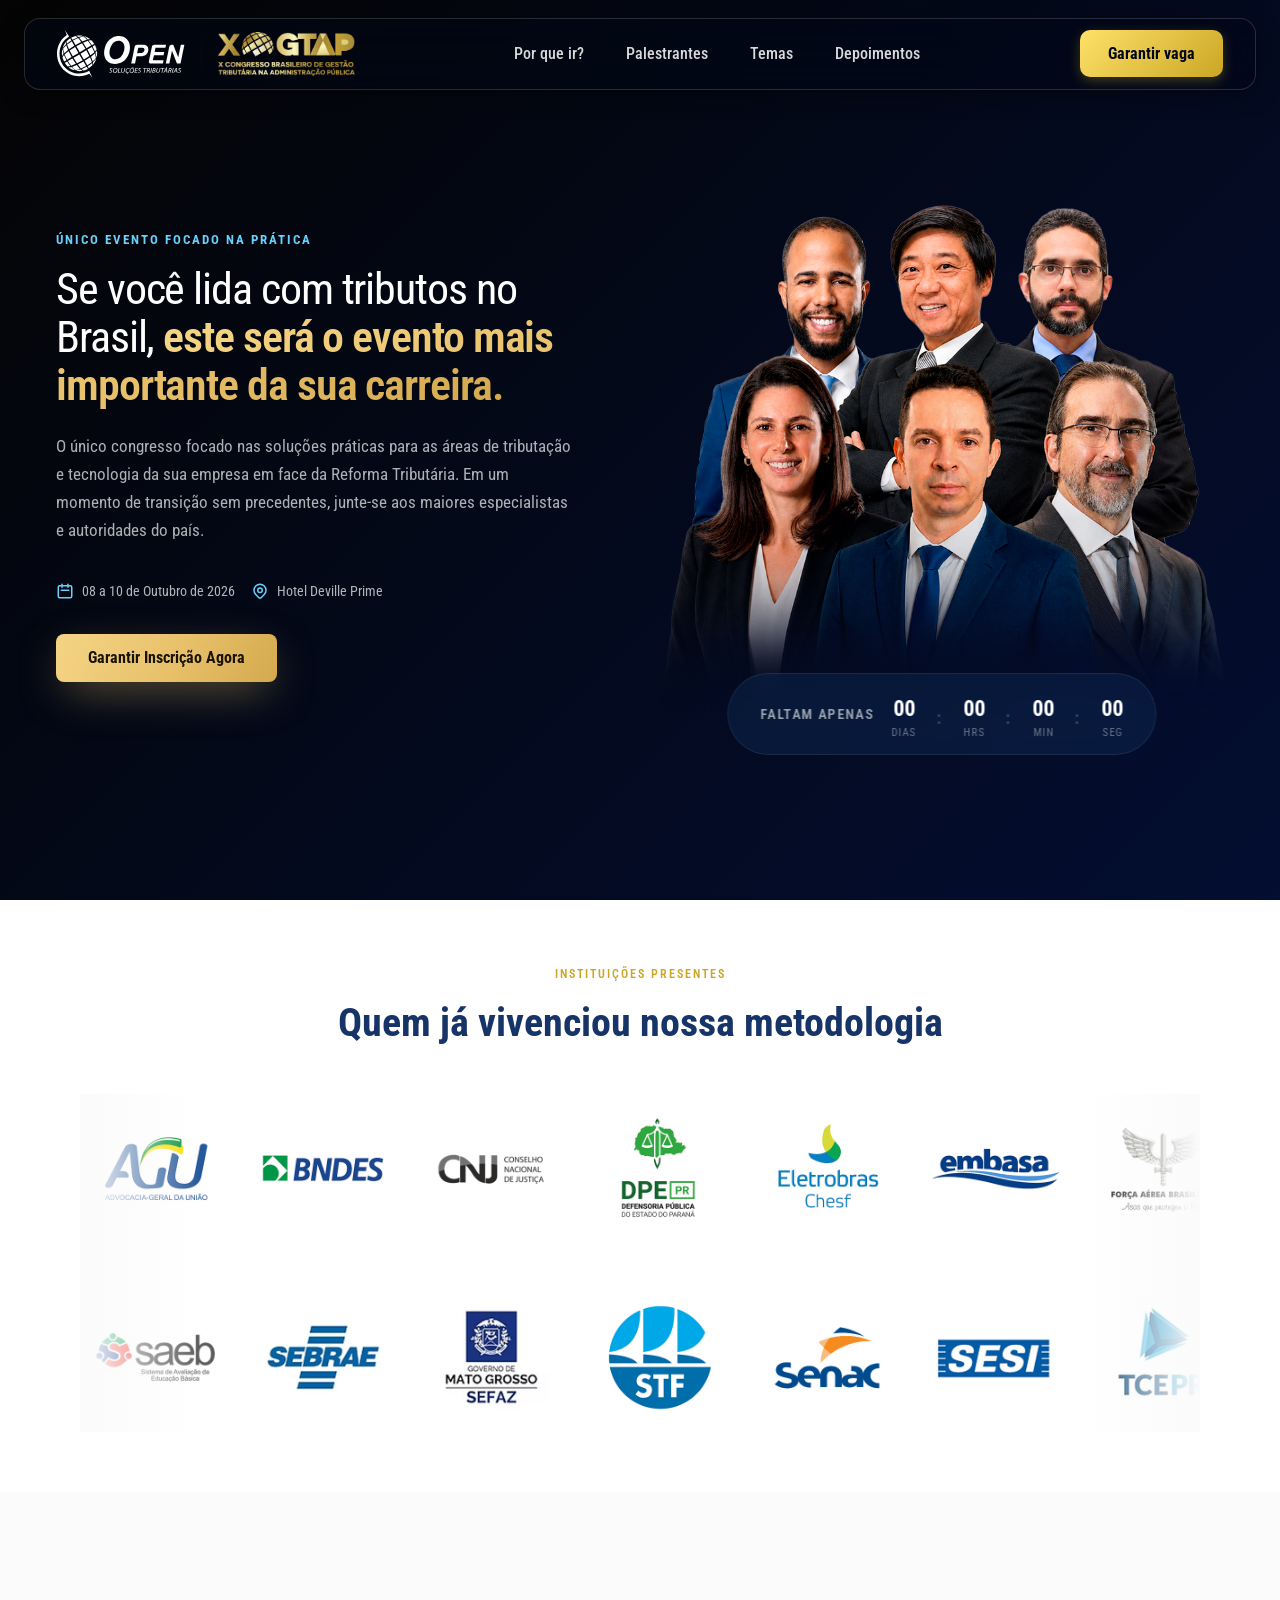
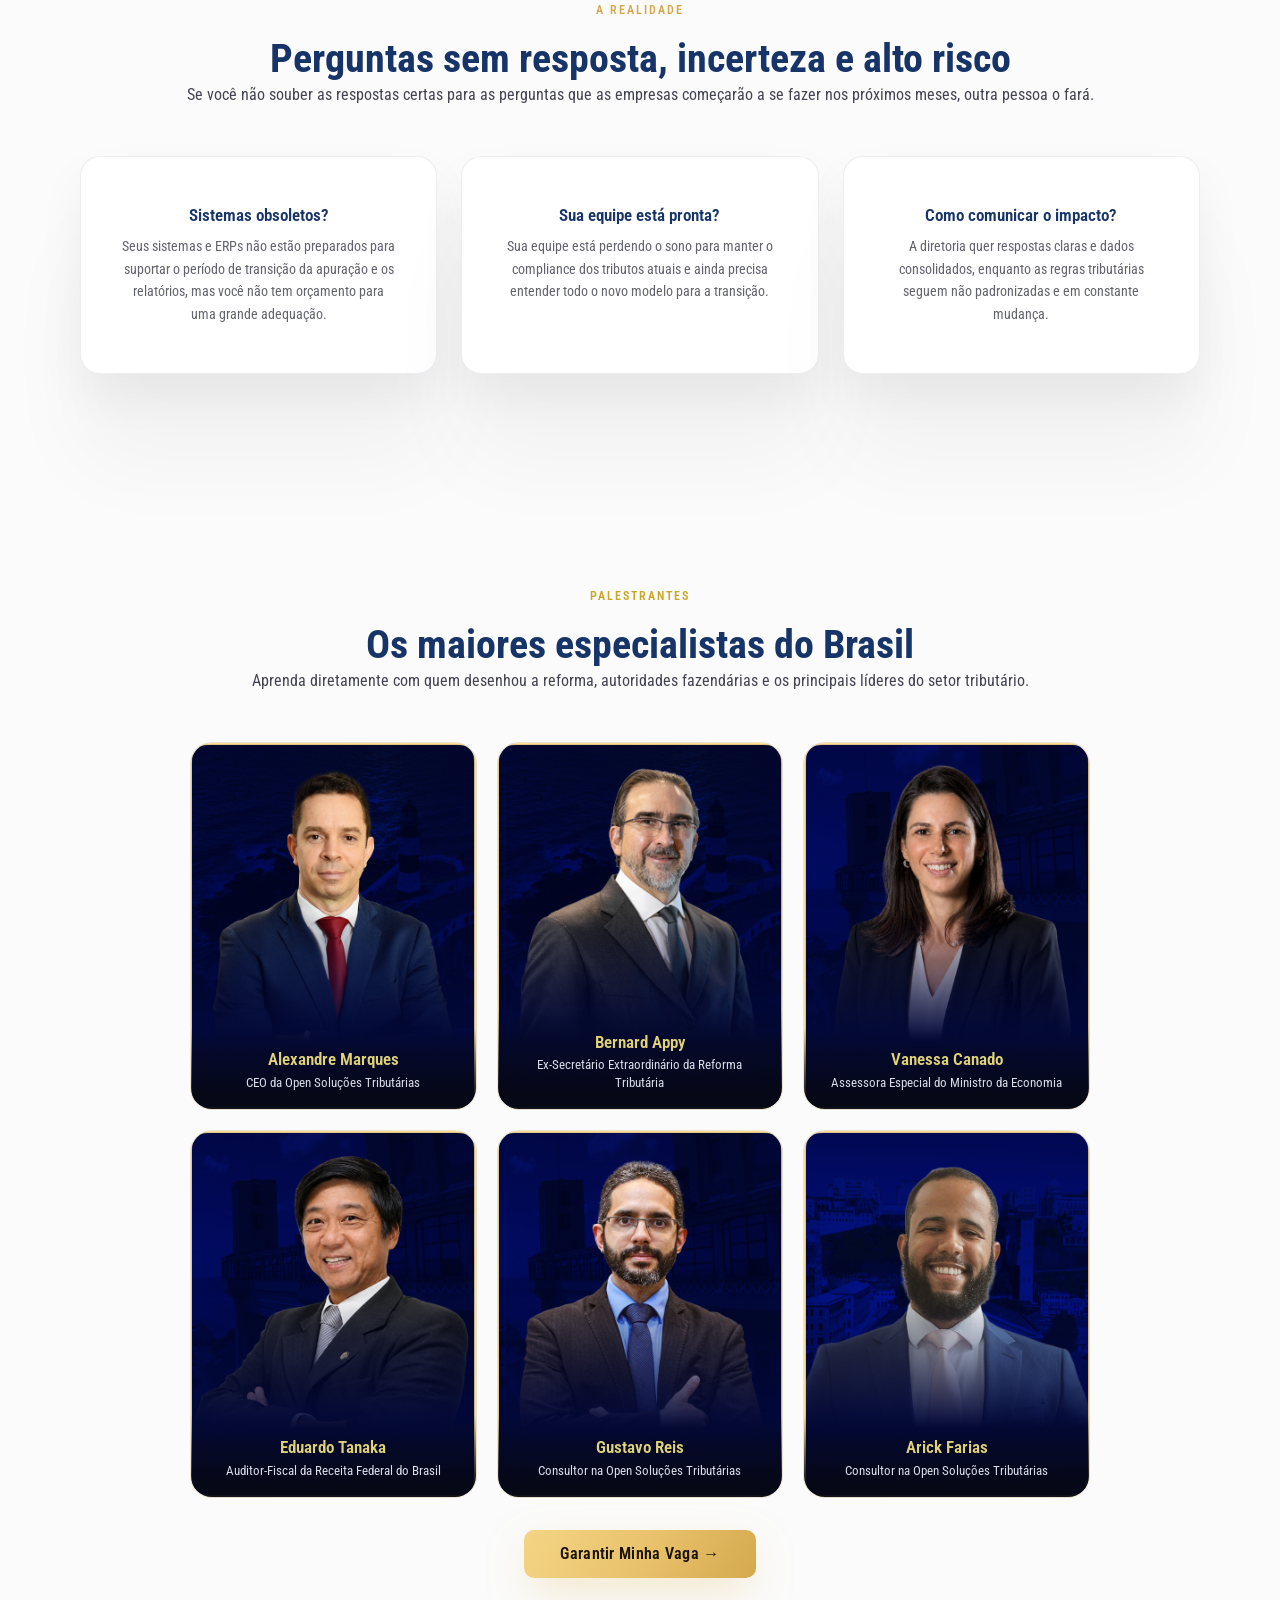
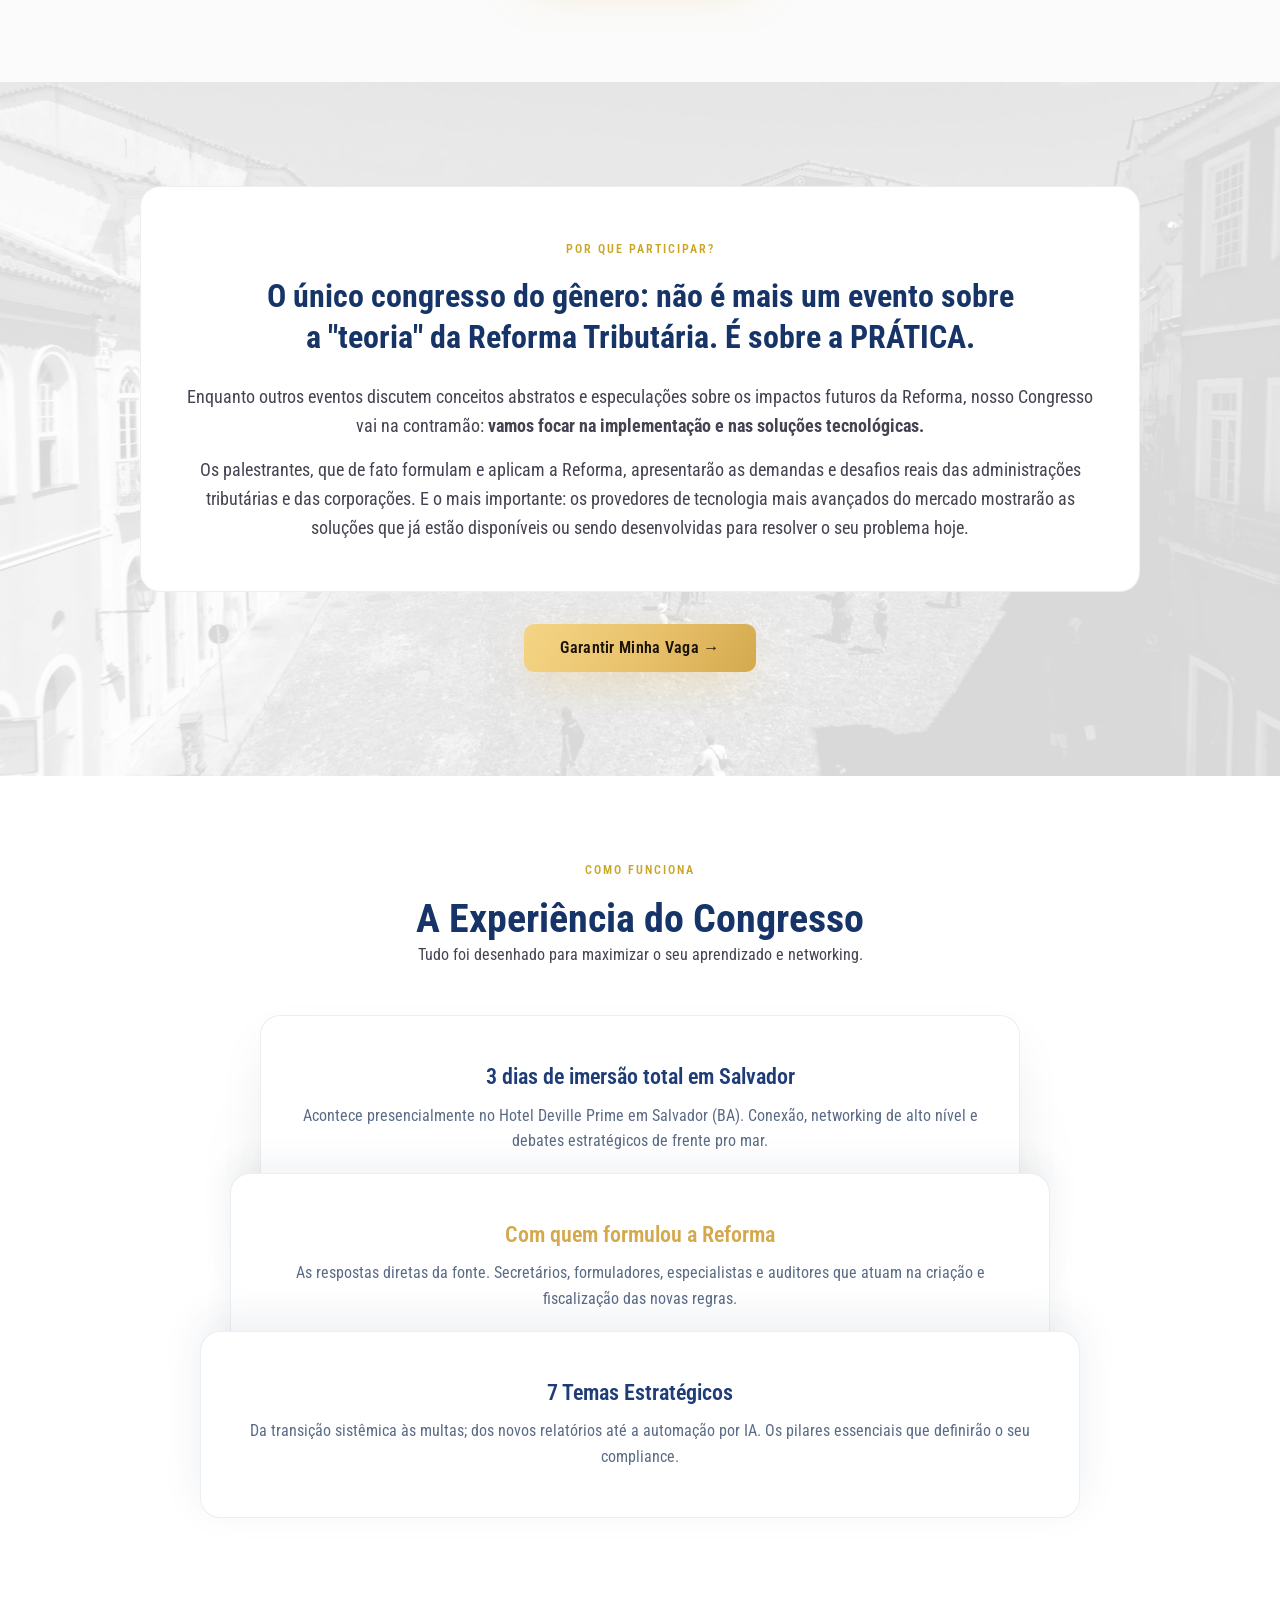
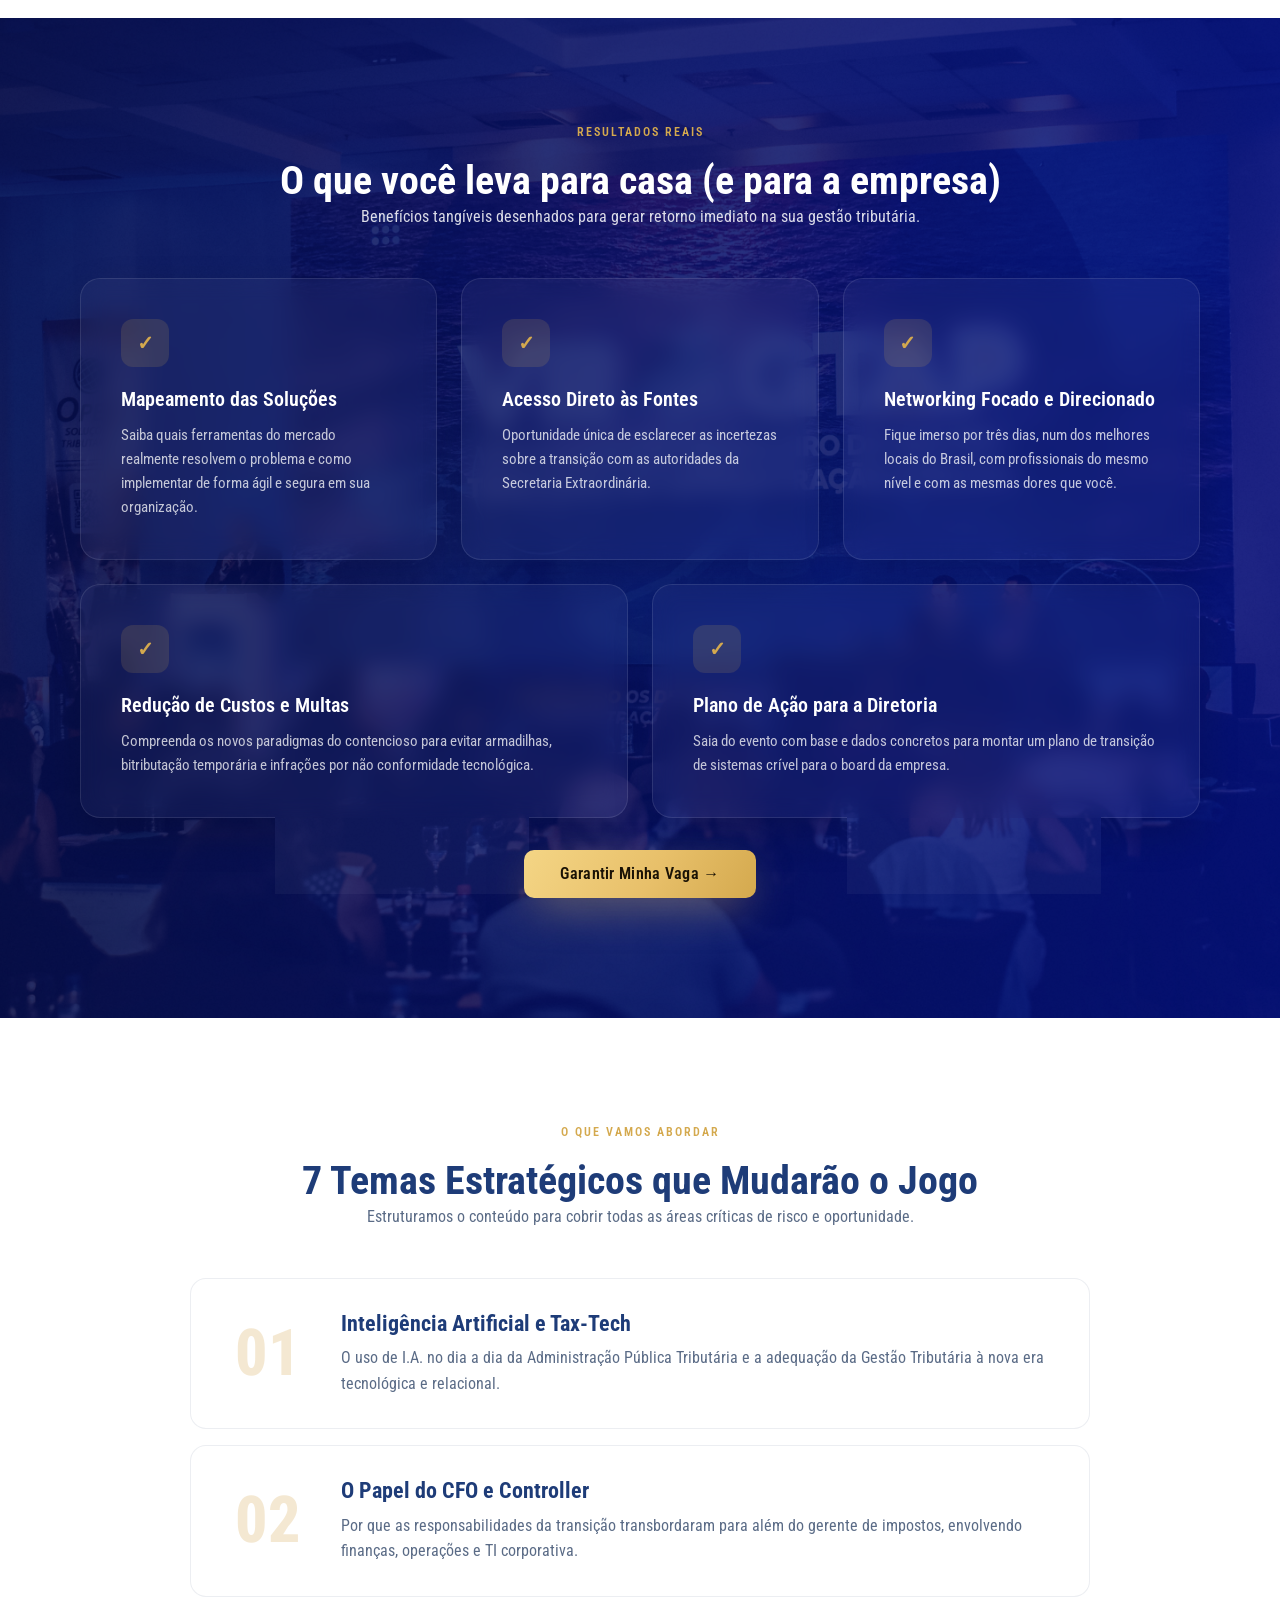
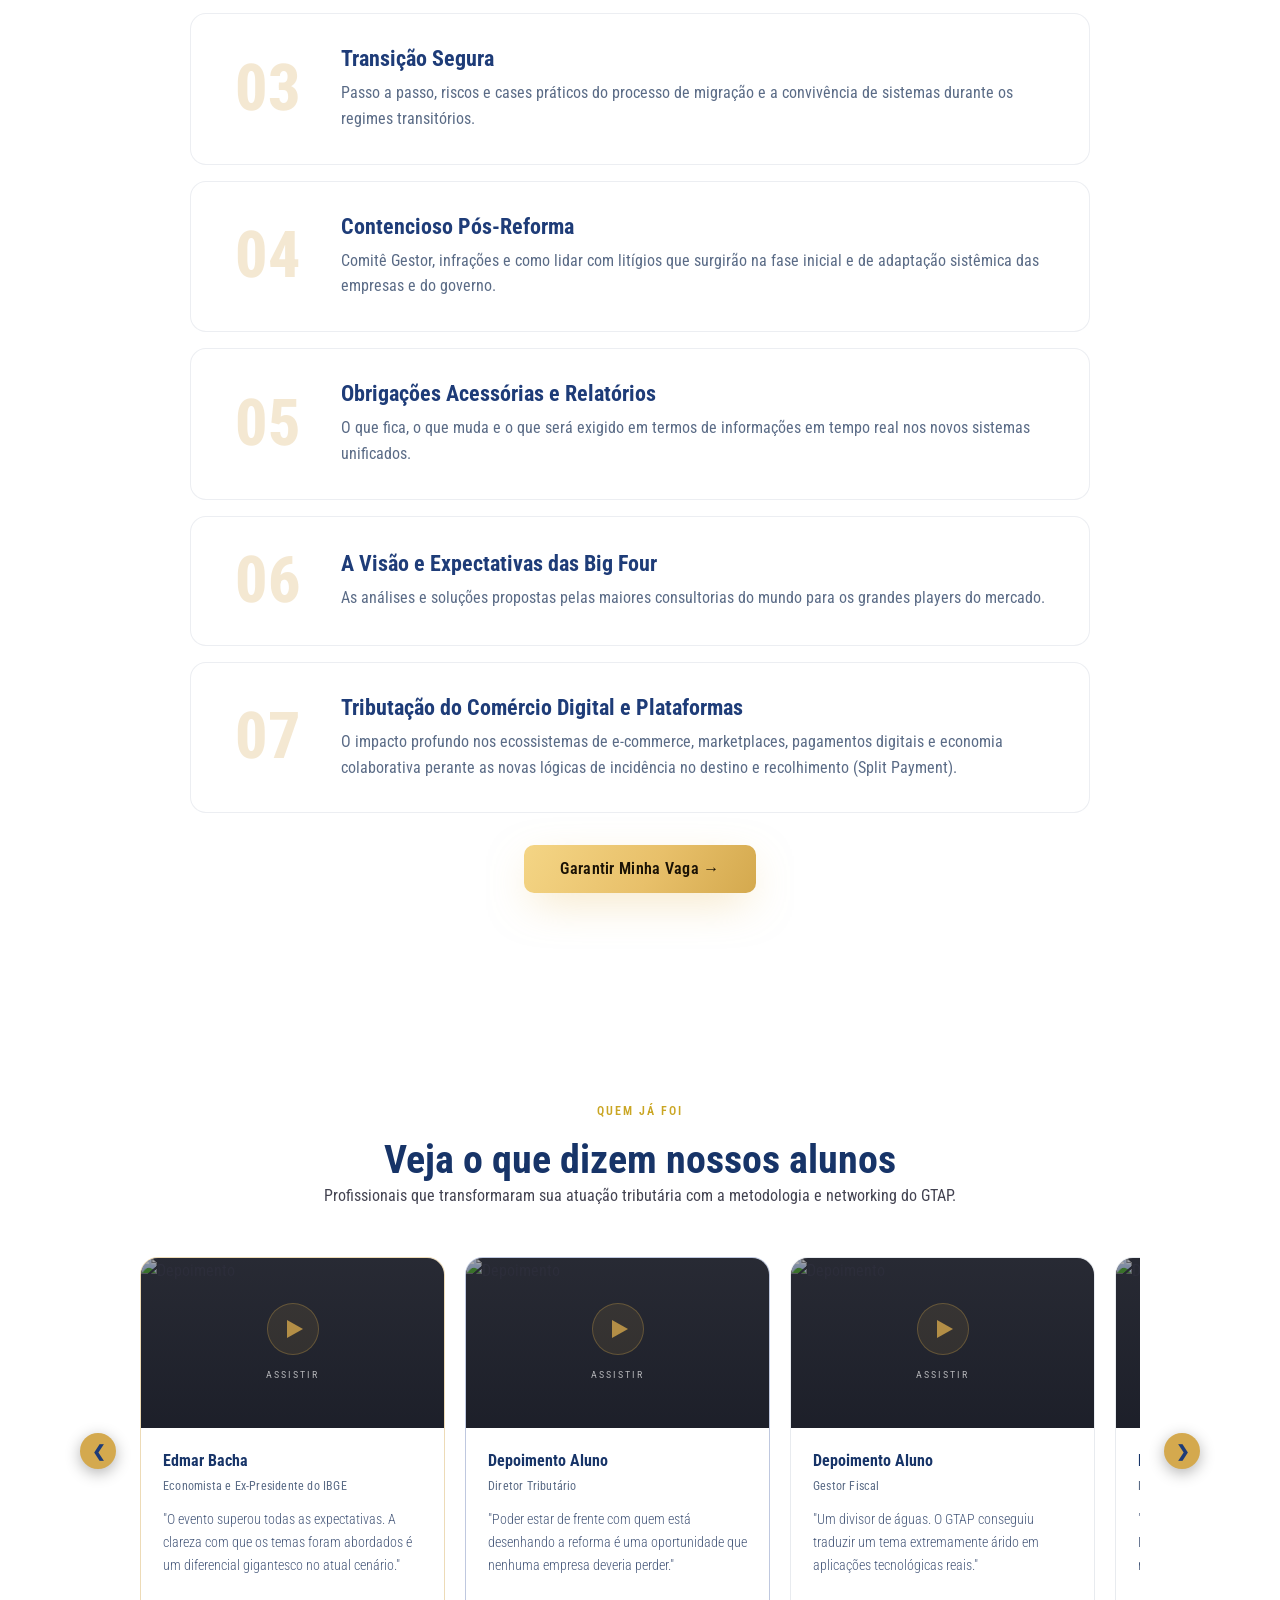
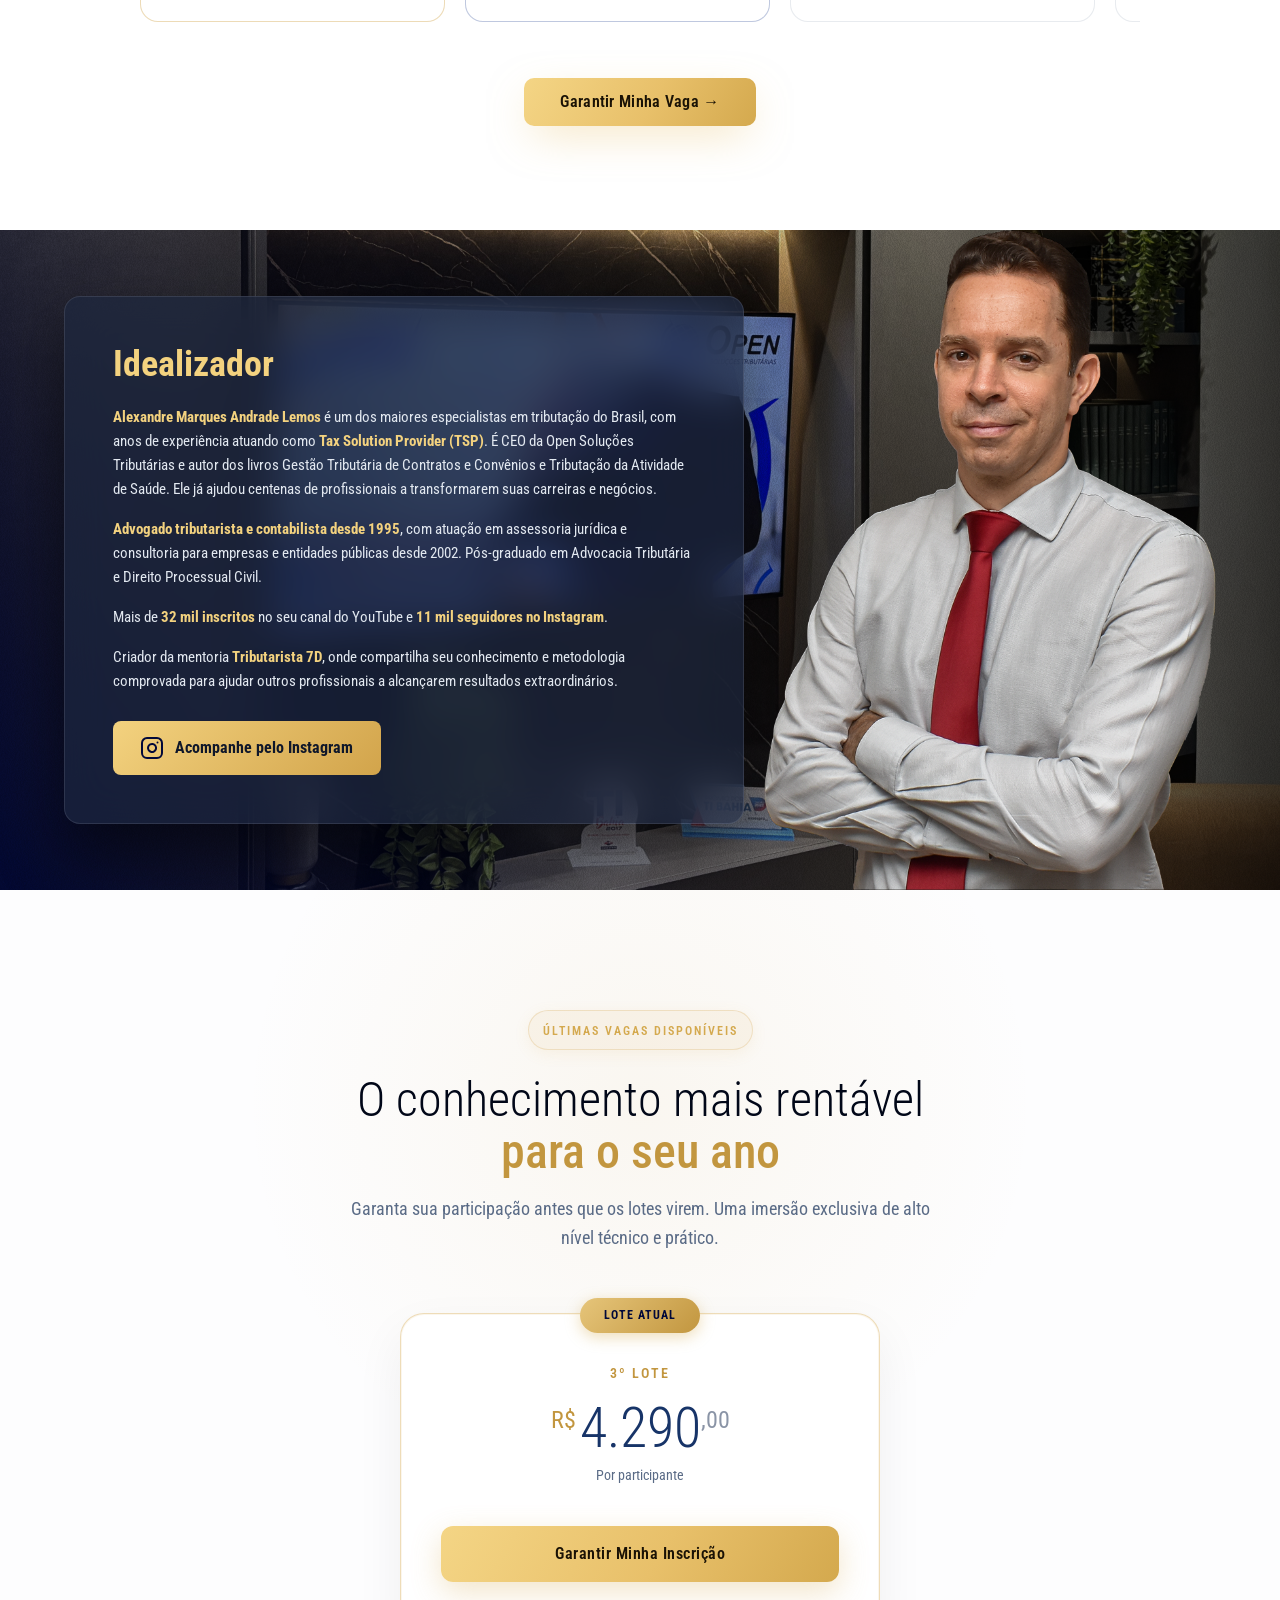
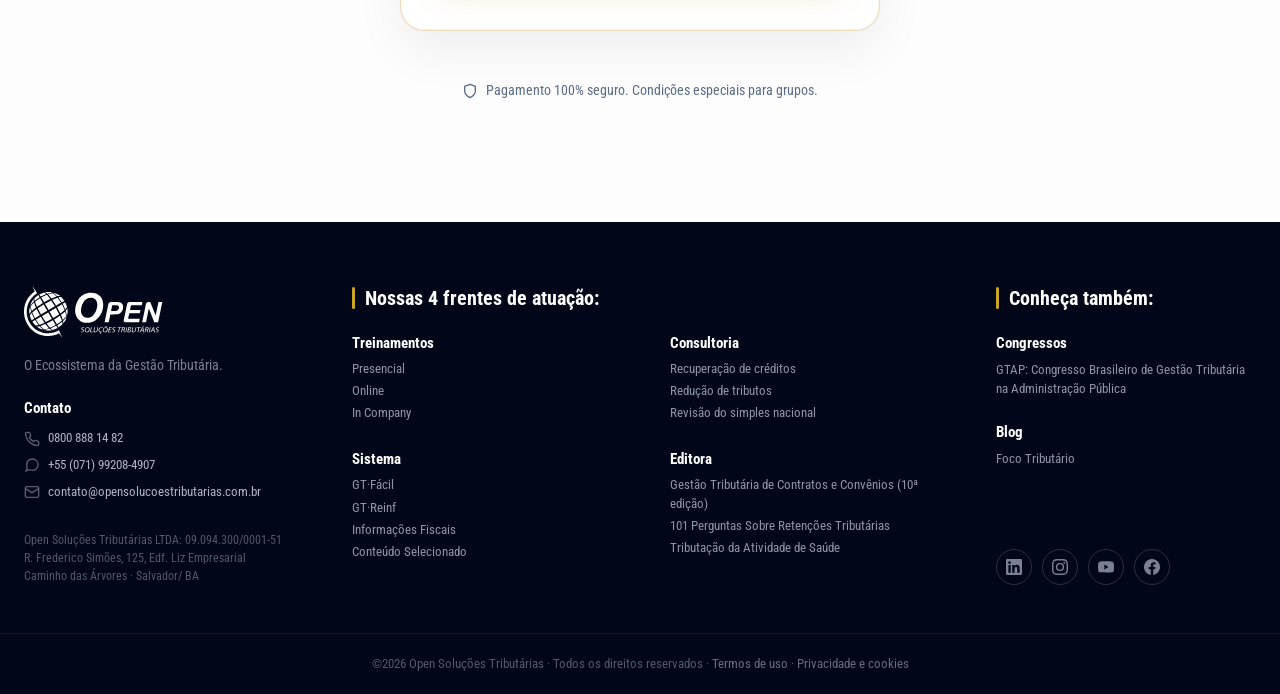
==== commit 520e6802: "Merge b9920ae5e5d57680eab5b562e742989fc36d634c into 2cc6bf876664dce6cca850473147855edd368ee8" ====
--- a/congresso/index.html
+++ b/congresso/index.html
@@ -621,7 +621,7 @@
             Criador da mentoria <strong>Tributarista 7D</strong>, onde compartilha seu conhecimento e metodologia comprovada para ajudar outros profissionais a alcançarem resultados extraordinários.
           </p>
           
-          <a href="https://instagram.com/prof.alexandremarques" target="_blank" class="btn-instagram">
+          <a href="https://instagram.com/prof.alexandremarques" target="_blank" rel="noopener noreferrer" class="btn-instagram">
             <svg width="22" height="22" viewBox="0 0 22 22" fill="none" xmlns="http://www.w3.org/2000/svg">
               <path d="M16 1H6C3.23858 1 1 3.23858 1 6V16C1 18.7614 3.23858 21 6 21H16C18.7614 21 21 18.7614 21 16V6C21 3.23858 18.7614 1 16 1Z" stroke="#02093A" stroke-width="2" stroke-linecap="round" stroke-linejoin="round"/>
               <path d="M15 10.3703C15.1234 11.2025 14.9812 12.0525 14.5937 12.7993C14.2062 13.5461 13.5931 14.1517 12.8416 14.53C12.0901 14.9082 11.2384 15.0399 10.4077 14.9062C9.57708 14.7726 8.80971 14.3804 8.21479 13.7855C7.61987 13.1905 7.22768 12.4232 7.09402 11.5925C6.96035 10.7619 7.09202 9.9102 7.47028 9.15868C7.84854 8.40716 8.45414 7.79404 9.20094 7.40654C9.94773 7.01904 10.7977 6.87689 11.63 7.0003C12.4789 7.12619 13.2648 7.52176 13.8716 8.12861C14.4785 8.73545 14.8741 9.52138 15 10.3703Z" stroke="#02093A" stroke-width="2" stroke-linecap="round" stroke-linejoin="round"/>
@@ -1046,7 +1046,7 @@
         <iframe id="globalYoutubeIframe" src="" frameborder="0" allow="autoplay; encrypted-media" allowfullscreen></iframe>
       </div>
       <div style="text-align: center; margin-top: 16px;">
-        <a id="ytFallbackLink" href="#" target="_blank" style="color: #D4A94E; text-decoration: underline; font-size: 14px; font-family: 'Inter', sans-serif;">
+        <a id="ytFallbackLink" href="#" target="_blank" rel="noopener noreferrer" style="color: #D4A94E; text-decoration: underline; font-size: 14px; font-family: 'Inter', sans-serif;">
           O vídeo não carregou? Clique aqui para assistir direto no YouTube.
         </a>
       </div>
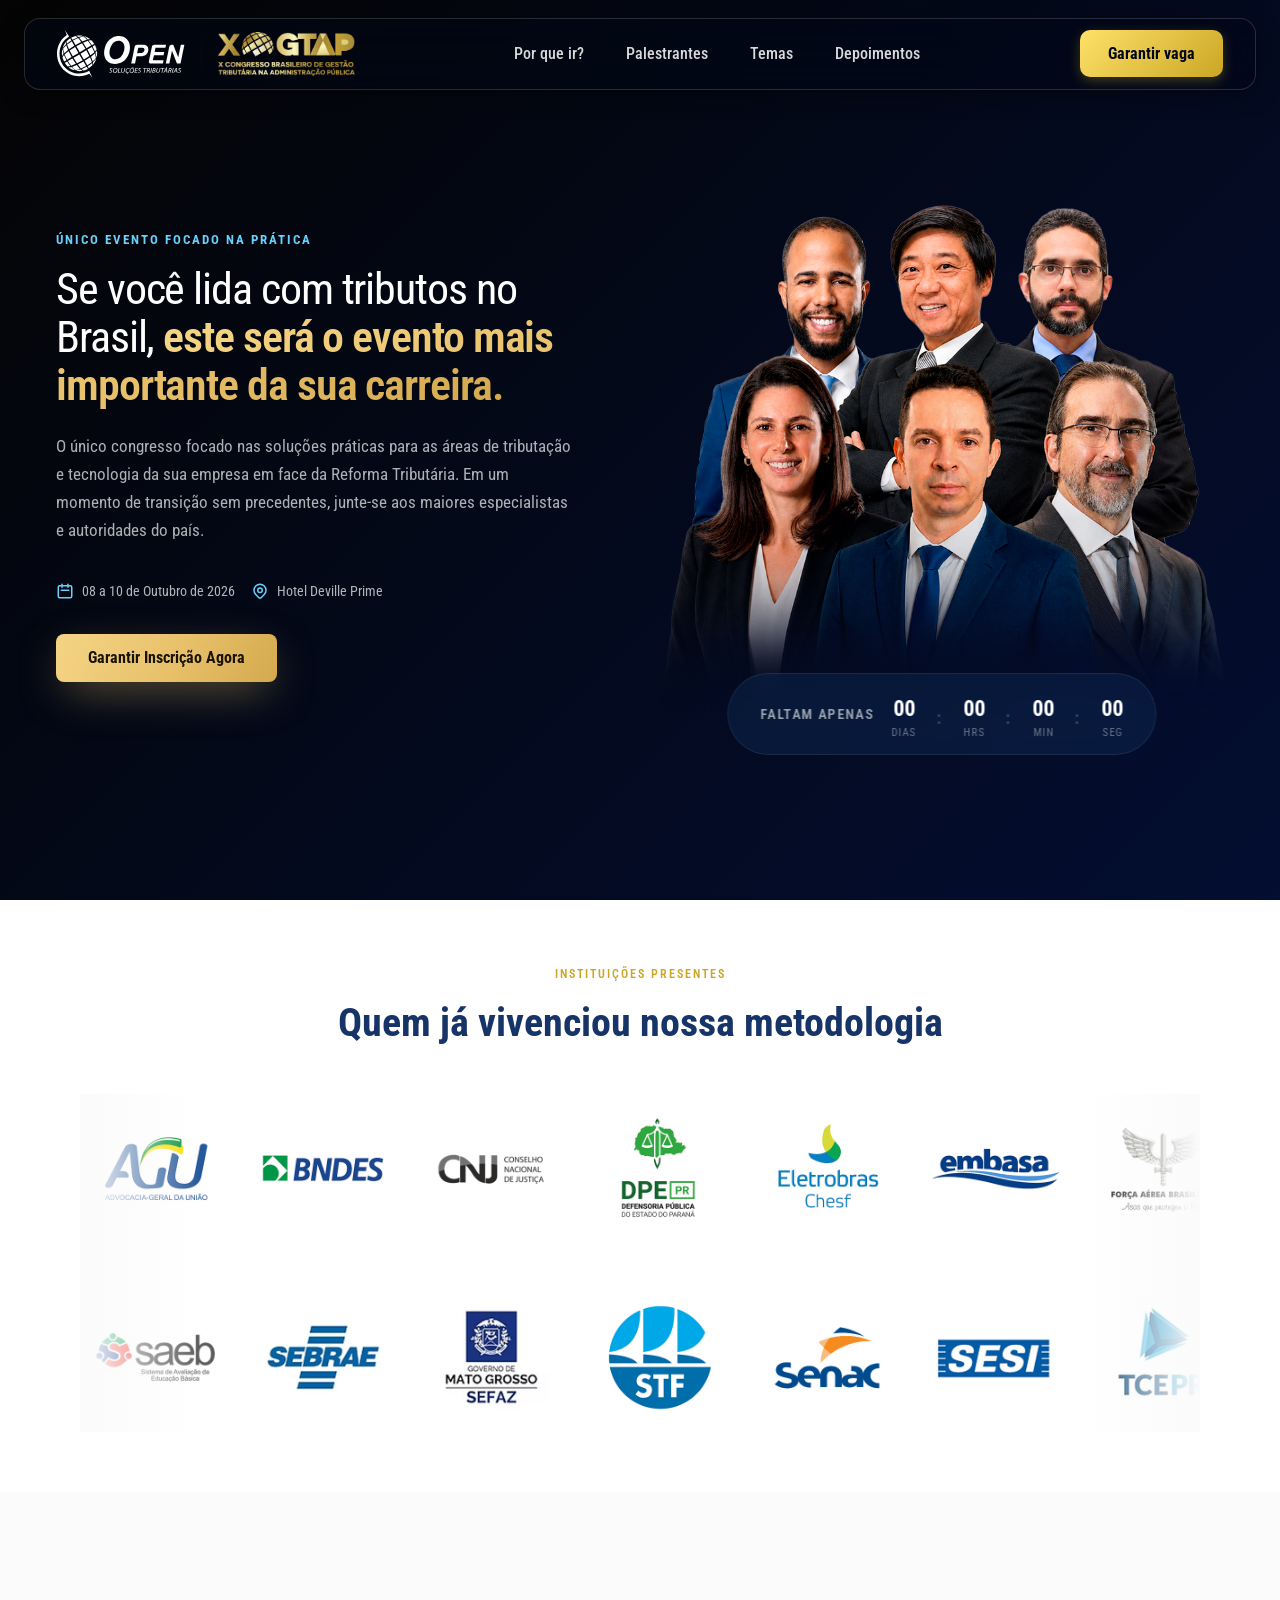
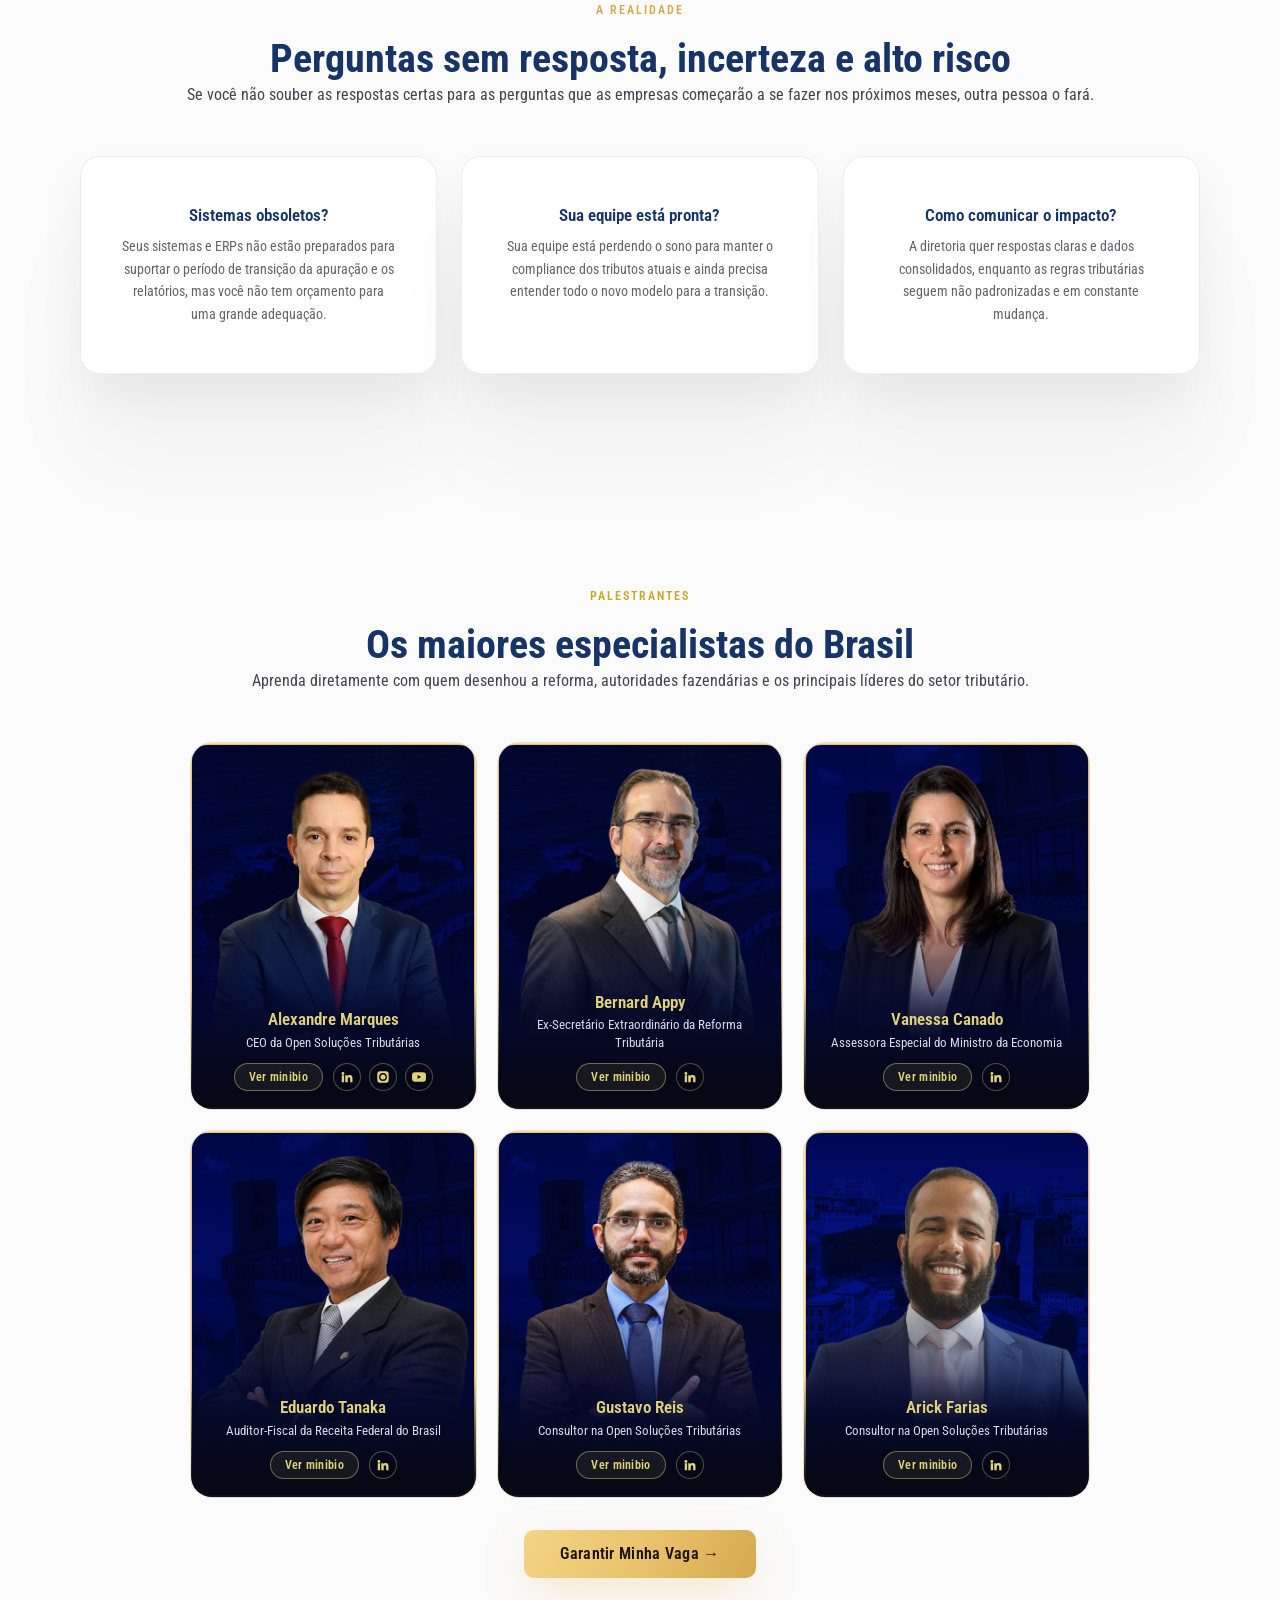
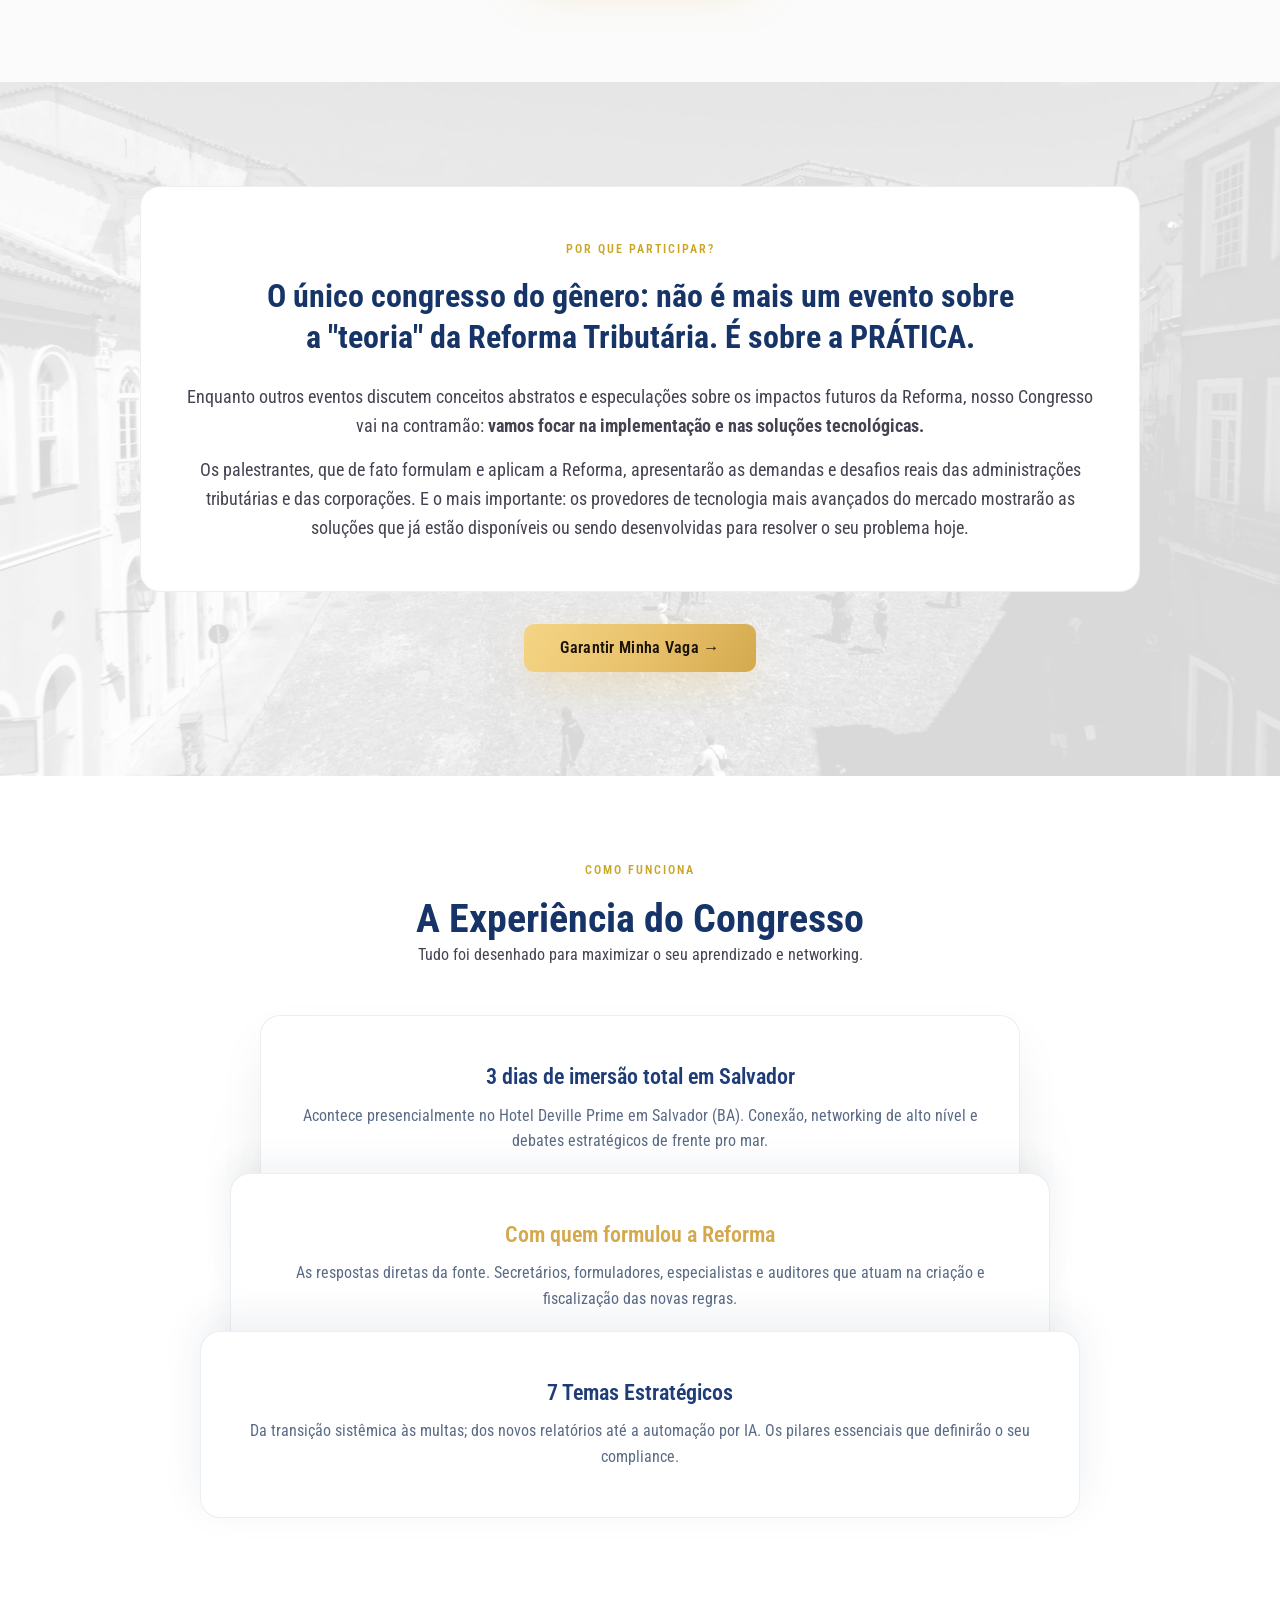
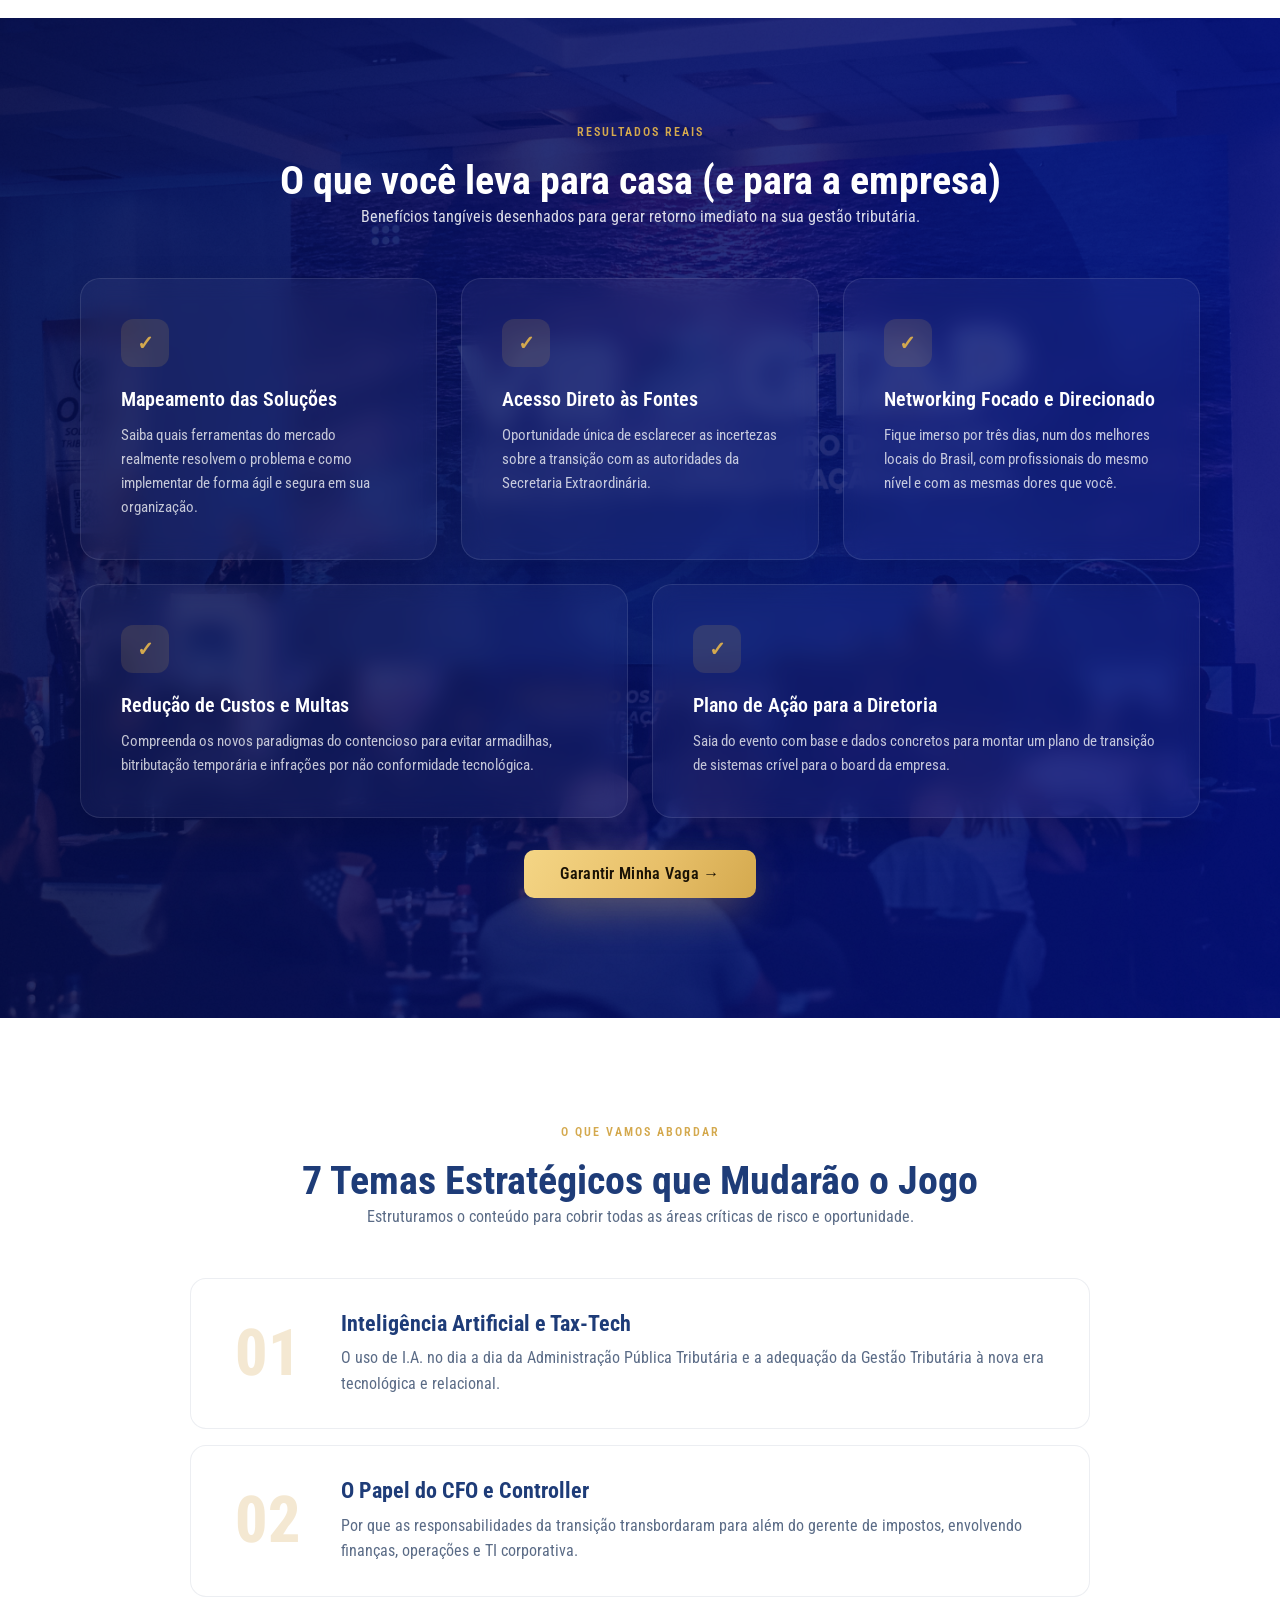
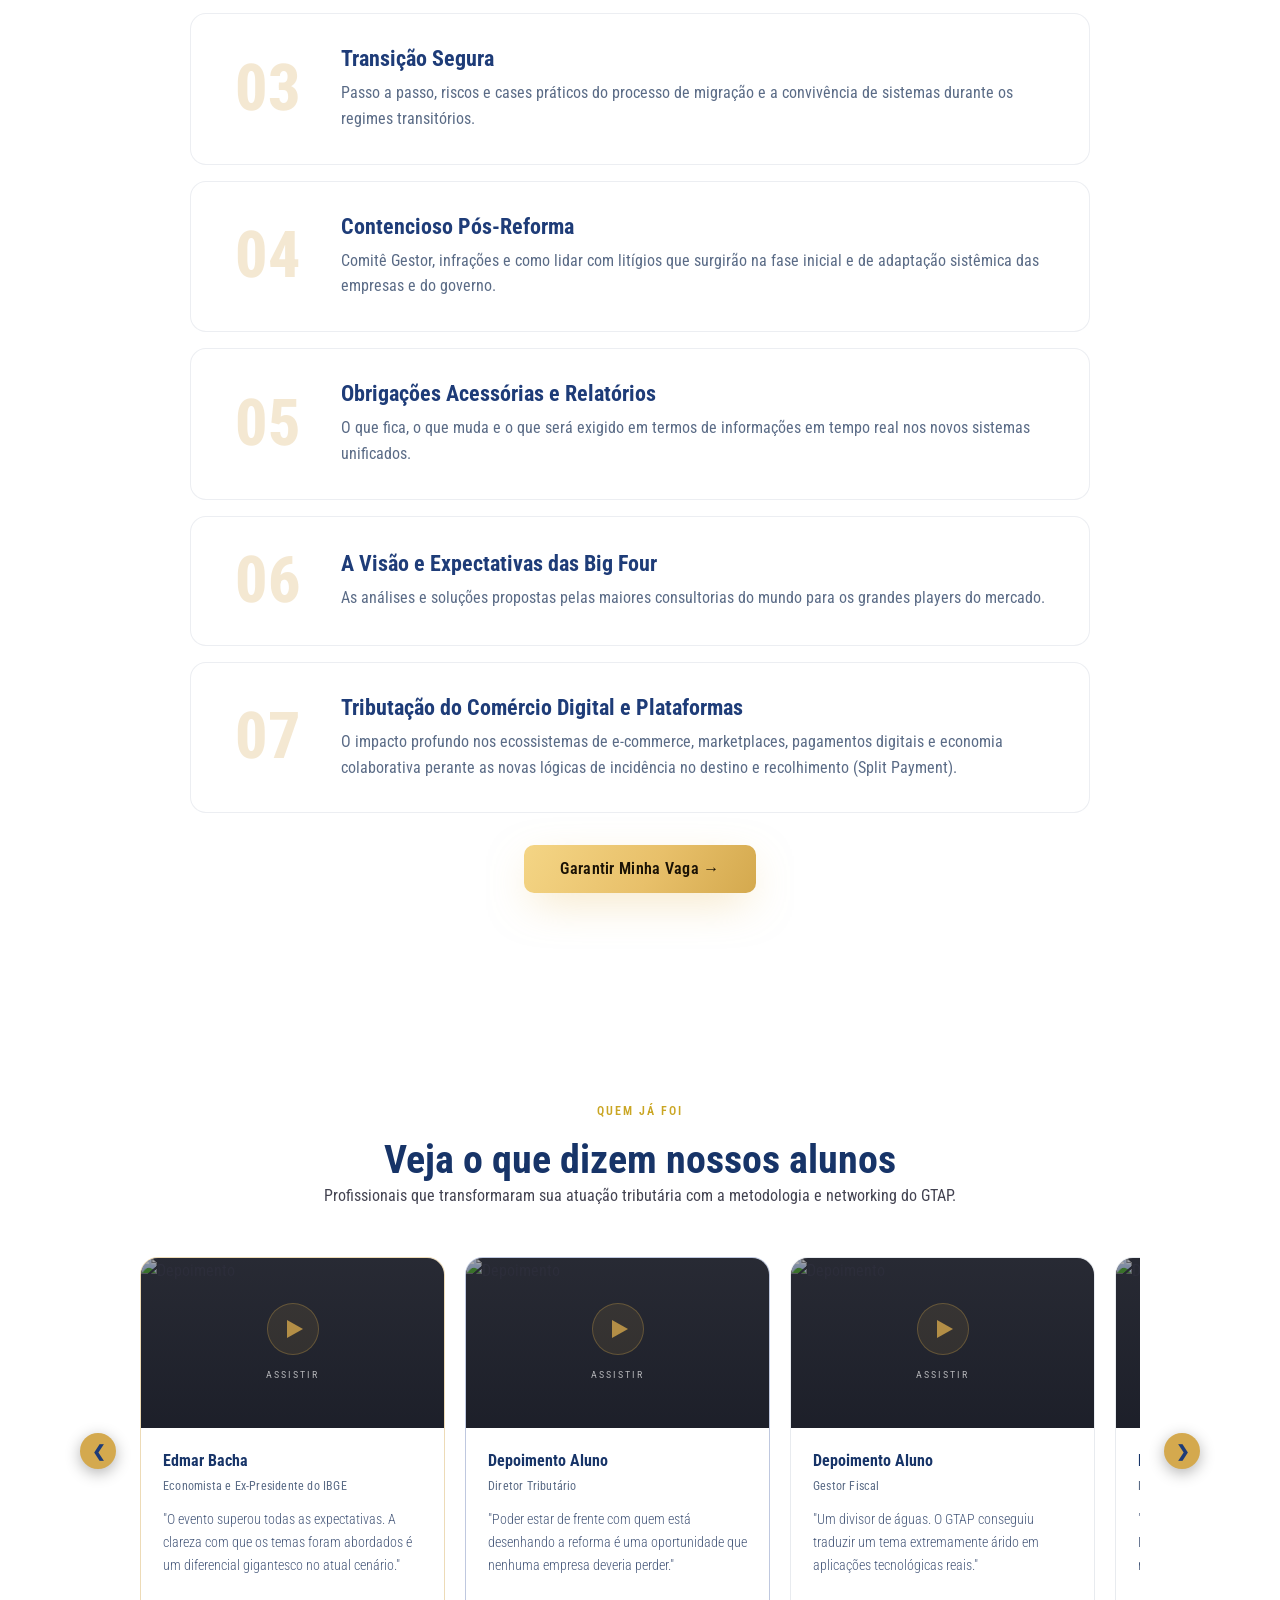
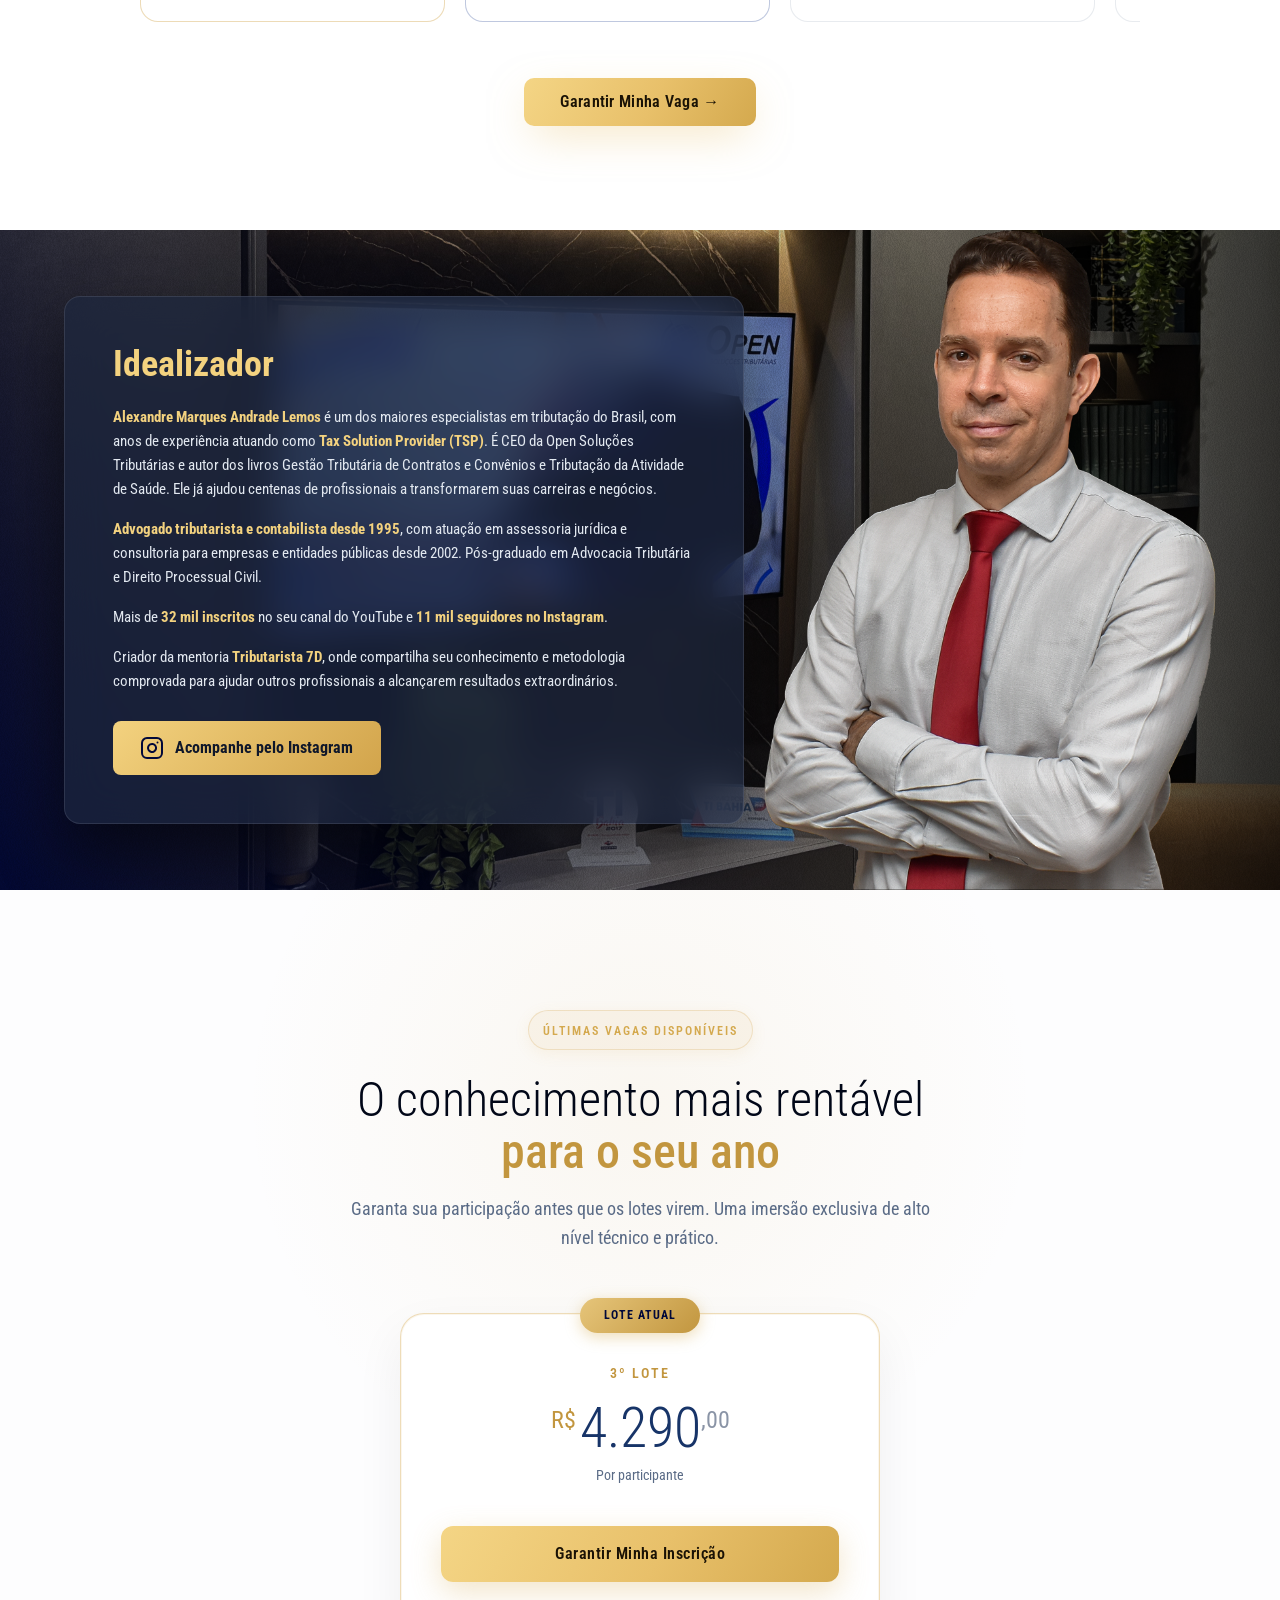
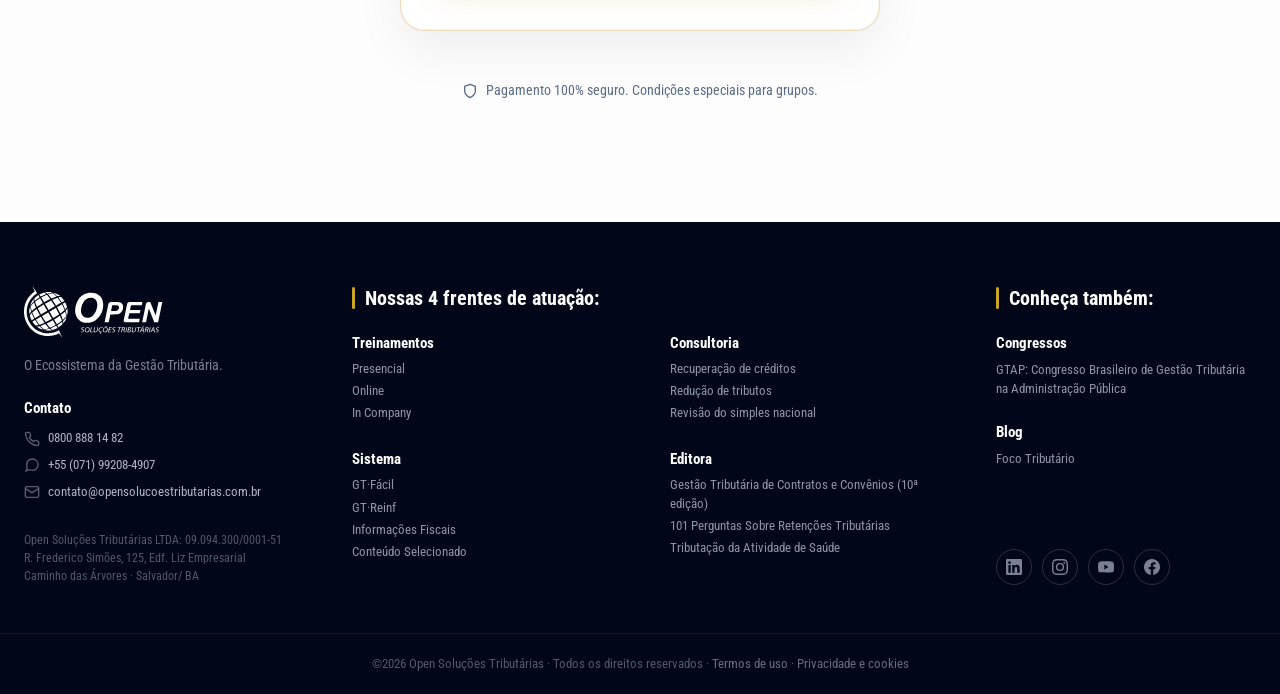
==== commit 79e2f5a6: "feat(congresso): adiciona minibio e redes sociais dos palestrantes Os 6 palestrantes do site oficial" ====
--- a/congresso/index.html
+++ b/congresso/index.html
@@ -191,50 +191,88 @@
         <div class="grid-palestrantes grid-palestrantes-centered" data-reveal>
           <!-- 1 -->
           <div class="palestrante-card">
-            <img src="assets/Alexandre-Marques.png" alt="Alexandre Marques">
+            <img src="assets/Alexandre-Marques.png" alt="Alexandre Marques" loading="lazy">
             <div class="pal-overlay">
               <h3>Alexandre Marques</h3>
               <p>CEO da Open Soluções Tributárias</p>
+              <div class="pal-actions">
+                <button type="button" class="pal-bio-btn" onclick="openBio('alexandre-marques')" aria-label="Ver minibio de Alexandre Marques">Ver minibio</button>
+                <span class="pal-socials">
+              <a class="pal-social" href="https://www.linkedin.com/in/alexandremarques-open/" target="_blank" rel="noopener noreferrer" aria-label="LinkedIn de Alexandre Marques" title="LinkedIn"><svg viewBox="0 0 24 24" fill="currentColor" aria-hidden="true"><path d="M4.98 3.5a2.5 2.5 0 1 1 0 5 2.5 2.5 0 0 1 0-5zM3 9h4v12H3zM9 9h3.8v1.7h.05c.53-.95 1.83-1.95 3.77-1.95 4.03 0 4.78 2.5 4.78 5.76V21h-4v-5.5c0-1.31-.02-3-1.9-3-1.9 0-2.2 1.43-2.2 2.9V21H9z"/></svg></a>
+              <a class="pal-social" href="https://www.instagram.com/foco.tributario/" target="_blank" rel="noopener noreferrer" aria-label="Instagram de Alexandre Marques" title="Instagram"><svg viewBox="0 0 24 24" fill="currentColor" aria-hidden="true"><path d="M12 2.16c3.2 0 3.58.01 4.85.07 1.17.05 1.8.25 2.23.41.56.22.96.48 1.38.9.42.42.68.82.9 1.38.16.42.36 1.06.41 2.23.06 1.27.07 1.65.07 4.85s-.01 3.58-.07 4.85c-.05 1.17-.25 1.8-.41 2.23-.22.56-.48.96-.9 1.38-.42.42-.82.68-1.38.9-.42.16-1.06.36-2.23.41-1.27.06-1.65.07-4.85.07s-3.58-.01-4.85-.07c-1.17-.05-1.8-.25-2.23-.41a3.8 3.8 0 0 1-1.38-.9 3.8 3.8 0 0 1-.9-1.38c-.16-.42-.36-1.06-.41-2.23-.06-1.27-.07-1.65-.07-4.85s.01-3.58.07-4.85c.05-1.17.25-1.8.41-2.23.22-.56.48-.96.9-1.38.42-.42.82-.68 1.38-.9.42-.16 1.06-.36 2.23-.41 1.27-.06 1.65-.07 4.85-.07zm0 3.18a6.66 6.66 0 1 0 0 13.32 6.66 6.66 0 0 0 0-13.32zm0 10.98a4.32 4.32 0 1 1 0-8.64 4.32 4.32 0 0 1 0 8.64zm8.48-11.24a1.56 1.56 0 1 1-3.12 0 1.56 1.56 0 0 1 3.12 0z"/></svg></a>
+              <a class="pal-social" href="https://www.youtube.com/@FocoTribut%C3%A1rio" target="_blank" rel="noopener noreferrer" aria-label="YouTube de Alexandre Marques" title="YouTube"><svg viewBox="0 0 24 24" fill="currentColor" aria-hidden="true"><path d="M23.5 6.5a3 3 0 0 0-2.1-2.1C19.5 3.9 12 3.9 12 3.9s-7.5 0-9.4.5A3 3 0 0 0 .5 6.5C0 8.4 0 12 0 12s0 3.6.5 5.5a3 3 0 0 0 2.1 2.1c1.9.5 9.4.5 9.4.5s7.5 0 9.4-.5a3 3 0 0 0 2.1-2.1c.5-1.9.5-5.5.5-5.5s0-3.6-.5-5.5zM9.6 15.6V8.4l6.2 3.6z"/></svg></a>
+                </span>
+              </div>
             </div>
           </div>
           <!-- 2 -->
           <div class="palestrante-card">
-            <img src="assets/bernard-appy.png" alt="Bernard Appy">
+            <img src="assets/bernard-appy.png" alt="Bernard Appy" loading="lazy">
             <div class="pal-overlay">
               <h3>Bernard Appy</h3>
               <p>Ex-Secretário Extraordinário da Reforma Tributária</p>
+              <div class="pal-actions">
+                <button type="button" class="pal-bio-btn" onclick="openBio('bernard-appy')" aria-label="Ver minibio de Bernard Appy">Ver minibio</button>
+                <span class="pal-socials">
+              <a class="pal-social" href="https://www.linkedin.com/in/bernard-appy-53687843/" target="_blank" rel="noopener noreferrer" aria-label="LinkedIn de Bernard Appy" title="LinkedIn"><svg viewBox="0 0 24 24" fill="currentColor" aria-hidden="true"><path d="M4.98 3.5a2.5 2.5 0 1 1 0 5 2.5 2.5 0 0 1 0-5zM3 9h4v12H3zM9 9h3.8v1.7h.05c.53-.95 1.83-1.95 3.77-1.95 4.03 0 4.78 2.5 4.78 5.76V21h-4v-5.5c0-1.31-.02-3-1.9-3-1.9 0-2.2 1.43-2.2 2.9V21H9z"/></svg></a>
+                </span>
+              </div>
             </div>
           </div>
           <!-- 3 -->
           <div class="palestrante-card">
-            <img src="assets/vanessa-canado.png" alt="Vanessa Canado">
+            <img src="assets/vanessa-canado.png" alt="Vanessa Canado" loading="lazy">
             <div class="pal-overlay">
               <h3>Vanessa Canado</h3>
               <p>Assessora Especial do Ministro da Economia</p>
+              <div class="pal-actions">
+                <button type="button" class="pal-bio-btn" onclick="openBio('vanessa-canado')" aria-label="Ver minibio de Vanessa Canado">Ver minibio</button>
+                <span class="pal-socials">
+              <a class="pal-social" href="https://www.linkedin.com/in/vanessa-rahal-canado/" target="_blank" rel="noopener noreferrer" aria-label="LinkedIn de Vanessa Canado" title="LinkedIn"><svg viewBox="0 0 24 24" fill="currentColor" aria-hidden="true"><path d="M4.98 3.5a2.5 2.5 0 1 1 0 5 2.5 2.5 0 0 1 0-5zM3 9h4v12H3zM9 9h3.8v1.7h.05c.53-.95 1.83-1.95 3.77-1.95 4.03 0 4.78 2.5 4.78 5.76V21h-4v-5.5c0-1.31-.02-3-1.9-3-1.9 0-2.2 1.43-2.2 2.9V21H9z"/></svg></a>
+                </span>
+              </div>
             </div>
           </div>
           <!-- 4 -->
           <div class="palestrante-card">
-            <img src="assets/eduardo-tanaka.png" alt="Eduardo Tanaka">
+            <img src="assets/eduardo-tanaka.png" alt="Eduardo Tanaka" loading="lazy">
             <div class="pal-overlay">
               <h3>Eduardo Tanaka</h3>
               <p>Auditor-Fiscal da Receita Federal do Brasil</p>
+              <div class="pal-actions">
+                <button type="button" class="pal-bio-btn" onclick="openBio('eduardo-tanaka')" aria-label="Ver minibio de Eduardo Tanaka">Ver minibio</button>
+                <span class="pal-socials">
+              <a class="pal-social" href="https://www.linkedin.com/in/profeduardotanaka/" target="_blank" rel="noopener noreferrer" aria-label="LinkedIn de Eduardo Tanaka" title="LinkedIn"><svg viewBox="0 0 24 24" fill="currentColor" aria-hidden="true"><path d="M4.98 3.5a2.5 2.5 0 1 1 0 5 2.5 2.5 0 0 1 0-5zM3 9h4v12H3zM9 9h3.8v1.7h.05c.53-.95 1.83-1.95 3.77-1.95 4.03 0 4.78 2.5 4.78 5.76V21h-4v-5.5c0-1.31-.02-3-1.9-3-1.9 0-2.2 1.43-2.2 2.9V21H9z"/></svg></a>
+                </span>
+              </div>
             </div>
           </div>
           <!-- 5 -->
           <div class="palestrante-card">
-            <img src="assets/Gustavo-Reis.png" alt="Gustavo Reis">
+            <img src="assets/Gustavo-Reis.png" alt="Gustavo Reis" loading="lazy">
             <div class="pal-overlay">
               <h3>Gustavo Reis</h3>
               <p>Consultor na Open Soluções Tributárias</p>
+              <div class="pal-actions">
+                <button type="button" class="pal-bio-btn" onclick="openBio('gustavo-reis')" aria-label="Ver minibio de Gustavo Reis">Ver minibio</button>
+                <span class="pal-socials">
+              <a class="pal-social" href="https://www.linkedin.com/in/gustavo-reis-14b503129/" target="_blank" rel="noopener noreferrer" aria-label="LinkedIn de Gustavo Reis" title="LinkedIn"><svg viewBox="0 0 24 24" fill="currentColor" aria-hidden="true"><path d="M4.98 3.5a2.5 2.5 0 1 1 0 5 2.5 2.5 0 0 1 0-5zM3 9h4v12H3zM9 9h3.8v1.7h.05c.53-.95 1.83-1.95 3.77-1.95 4.03 0 4.78 2.5 4.78 5.76V21h-4v-5.5c0-1.31-.02-3-1.9-3-1.9 0-2.2 1.43-2.2 2.9V21H9z"/></svg></a>
+                </span>
+              </div>
             </div>
           </div>
           <!-- 6 -->
           <div class="palestrante-card">
-            <img src="assets/arick-farias.png" alt="Arick Farias">
+            <img src="assets/arick-farias.png" alt="Arick Farias" loading="lazy">
             <div class="pal-overlay">
               <h3>Arick Farias</h3>
               <p>Consultor na Open Soluções Tributárias</p>
+              <div class="pal-actions">
+                <button type="button" class="pal-bio-btn" onclick="openBio('arick-farias')" aria-label="Ver minibio de Arick Farias">Ver minibio</button>
+                <span class="pal-socials">
+              <a class="pal-social" href="https://www.linkedin.com/in/arickfarias/" target="_blank" rel="noopener noreferrer" aria-label="LinkedIn de Arick Farias" title="LinkedIn"><svg viewBox="0 0 24 24" fill="currentColor" aria-hidden="true"><path d="M4.98 3.5a2.5 2.5 0 1 1 0 5 2.5 2.5 0 0 1 0-5zM3 9h4v12H3zM9 9h3.8v1.7h.05c.53-.95 1.83-1.95 3.77-1.95 4.03 0 4.78 2.5 4.78 5.76V21h-4v-5.5c0-1.31-.02-3-1.9-3-1.9 0-2.2 1.43-2.2 2.9V21H9z"/></svg></a>
+                </span>
+              </div>
             </div>
           </div>
         </div>
@@ -621,7 +659,7 @@
             Criador da mentoria <strong>Tributarista 7D</strong>, onde compartilha seu conhecimento e metodologia comprovada para ajudar outros profissionais a alcançarem resultados extraordinários.
           </p>
           
-          <a href="https://instagram.com/prof.alexandremarques" target="_blank" rel="noopener noreferrer" class="btn-instagram">
+          <a href="https://instagram.com/prof.alexandremarques" target="_blank" class="btn-instagram">
             <svg width="22" height="22" viewBox="0 0 22 22" fill="none" xmlns="http://www.w3.org/2000/svg">
               <path d="M16 1H6C3.23858 1 1 3.23858 1 6V16C1 18.7614 3.23858 21 6 21H16C18.7614 21 21 18.7614 21 16V6C21 3.23858 18.7614 1 16 1Z" stroke="#02093A" stroke-width="2" stroke-linecap="round" stroke-linejoin="round"/>
               <path d="M15 10.3703C15.1234 11.2025 14.9812 12.0525 14.5937 12.7993C14.2062 13.5461 13.5931 14.1517 12.8416 14.53C12.0901 14.9082 11.2384 15.0399 10.4077 14.9062C9.57708 14.7726 8.80971 14.3804 8.21479 13.7855C7.61987 13.1905 7.22768 12.4232 7.09402 11.5925C6.96035 10.7619 7.09202 9.9102 7.47028 9.15868C7.84854 8.40716 8.45414 7.79404 9.20094 7.40654C9.94773 7.01904 10.7977 6.87689 11.63 7.0003C12.4789 7.12619 13.2648 7.52176 13.8716 8.12861C14.4785 8.73545 14.8741 9.52138 15 10.3703Z" stroke="#02093A" stroke-width="2" stroke-linecap="round" stroke-linejoin="round"/>
@@ -1036,6 +1074,127 @@
       modal.classList.remove('active');
       document.body.style.overflow = '';
     }
+
+    // === MINIBIO DOS PALESTRANTES ===
+    const PALESTRANTES = {
+      "alexandre-marques": {
+            "name": "Alexandre Marques",
+            "role": "CEO da Open Soluções Tributárias",
+            "img": "assets/Alexandre-Marques.png",
+            "bio": "Advogado atuante nas áreas de Direito Tributário e Empresarial; Contabilista; Consultor municipal e empresarial na área tributária e previdenciária; Pós-graduado em Direito Processual Civil; Sócio do escritório Damasceno & Marques Advocacia, em Salvador–BA; Professor em cursos de pós-graduação e de capacitação para empresas e entidades públicas de todo o país. Autor dos livros Gestão Tributária de Contratos e Convênios e Tributação da Atividade de Saúde. Coautor das obras ISS – Lei Complementar 116/03, coordenada por Ives Gandra da Silva Martins, e Planejamento Tributário, coordenada por Marcelo Magalhães.",
+            "linkedin": "https://www.linkedin.com/in/alexandremarques-open/",
+            "instagram": "https://www.instagram.com/foco.tributario/",
+            "youtube": "https://www.youtube.com/@FocoTribut%C3%A1rio"
+      },
+      "bernard-appy": {
+            "name": "Bernard Appy",
+            "role": "Ex-Secretário Extraordinário da Reforma Tributária",
+            "img": "assets/bernard-appy.png",
+            "bio": "Economista formado pela USP, entre 2003 e 2009 foi secretário-executivo, secretário de Política Econômica e secretário de Reformas Econômico-Fiscais do Ministério da Fazenda. Neste período também foi presidente do Conselho de Administração do Banco do Brasil. De 2015 a 2022 foi diretor do Centro de Cidadania Fiscal, um think tank voltado ao desenvolvimento de propostas de aprimoramento do sistema tributário brasileiro. Também foi sócio e diretor da LCA Consultores e diretor da BM&FBOVESPA S.A.",
+            "linkedin": "https://www.linkedin.com/in/bernard-appy-53687843/",
+            "instagram": "",
+            "youtube": ""
+      },
+      "vanessa-canado": {
+            "name": "Vanessa Canado",
+            "role": "Assessora Especial do Ministro da Economia",
+            "img": "assets/vanessa-canado.png",
+            "bio": "Doutora e Mestra em Direito pela PUC/SP, atua hoje como Assessora Especial do Ministro da Economia para a reforma tributária e como professora e coordenadora no Insper. Com vasta trajetória acadêmica na FGV-SP e experiência como advogada e diretora do Centro de Cidadania Fiscal (CCiF), dedica-se especialmente ao estudo da reforma tributária e tributos sobre o consumo, como IBS e CBS. É também coautora de obra vencedora do Prêmio Jabuti em Direito (2008).",
+            "linkedin": "https://www.linkedin.com/in/vanessa-rahal-canado/",
+            "instagram": "",
+            "youtube": ""
+      },
+      "eduardo-tanaka": {
+            "name": "Eduardo Tanaka",
+            "role": "Auditor-Fiscal da Receita Federal do Brasil",
+            "img": "assets/eduardo-tanaka.png",
+            "bio": "Auditor-Fiscal da Receita Federal do Brasil e Professor de Direito Previdenciário, Direito Constitucional, Direito Administrativo e Direito Tributário. Desenvolvedor dos programas eSocial e EFD-REINF — Escrituração Fiscal Digital de Retenções e Outras Informações Fiscais. Membro do Grupo de Trabalho eSocial e EFD-REINF pela Secretaria da Receita Federal do Brasil. Especialista em Direito Constitucional. Graduado em Direito pela Universidade Federal de Mato Grosso do Sul, tendo iniciado seus estudos por três semestres na USP. Graduado em Odontologia. Autor de diversas obras sobre Direito, dentre elas: Direito Previdenciário (Editora Campus Elsevier, 2ª edição, 2011) e Direito e Responsabilidade (em coautoria com Giselda Hironaka, Editora Del Rey, 2002). Produz conteúdo educacional no YouTube nas áreas preparatórias para concursos públicos (Direito Previdenciário e Direito Administrativo) e conteúdo profissional e técnico referente ao eSocial e à EFD-REINF.",
+            "linkedin": "https://www.linkedin.com/in/profeduardotanaka/",
+            "instagram": "",
+            "youtube": ""
+      },
+      "gustavo-reis": {
+            "name": "Gustavo Reis",
+            "role": "Consultor na Open Soluções Tributárias",
+            "img": "assets/Gustavo-Reis.png",
+            "bio": "Advogado atuante na área de Direito Tributário, prestando assessoria jurídica e consultoria para empresas e entidades públicas. Pós-graduado em Planejamento Tributário. Advogado Associado do escritório Damasceno & Marques Advocacia, em Salvador/BA. Consultor da Open Soluções Tributárias. Supervisor do sistema web Gestão Tributária (gestaotributaria.com.br), inclusive do simulador de retenções online GT-Fácil. Colaborador do blog Foco Tributário (focotributario.com.br). Professor de cursos na área da Gestão Tributária de Contratos e Convênios pelo Brasil, já tendo realizado treinamentos abertos e in company para diversas entidades públicas e empresas de grande porte.",
+            "linkedin": "https://www.linkedin.com/in/gustavo-reis-14b503129/",
+            "instagram": "",
+            "youtube": ""
+      },
+      "arick-farias": {
+            "name": "Arick Farias",
+            "role": "Consultor na Open Soluções Tributárias",
+            "img": "assets/arick-farias.png",
+            "bio": "Arick Pires Farias é consultor tributário na Open Soluções Tributárias, onde atua desde 2022 prestando consultoria a órgãos públicos e empresas privadas, elaborando pareceres, petições, recursos tributários e cíveis. Formado em Direito pela Faculdade Baiana de Direito, integrou a Comissão das Sociedades de Advogados da OAB/BA. Foi campeão do II Moot Brasileiro de Direito Tributário (2020) e admitido para o LLM em Direito Americano na George Mason University (EUA).",
+            "linkedin": "https://www.linkedin.com/in/arickfarias/",
+            "instagram": "",
+            "youtube": ""
+      }
+};
+
+    const PAL_ICONS = {
+      "linkedin": "<svg viewBox=\"0 0 24 24\" fill=\"currentColor\" aria-hidden=\"true\"><path d=\"M4.98 3.5a2.5 2.5 0 1 1 0 5 2.5 2.5 0 0 1 0-5zM3 9h4v12H3zM9 9h3.8v1.7h.05c.53-.95 1.83-1.95 3.77-1.95 4.03 0 4.78 2.5 4.78 5.76V21h-4v-5.5c0-1.31-.02-3-1.9-3-1.9 0-2.2 1.43-2.2 2.9V21H9z\"/></svg>",
+      "instagram": "<svg viewBox=\"0 0 24 24\" fill=\"currentColor\" aria-hidden=\"true\"><path d=\"M12 2.16c3.2 0 3.58.01 4.85.07 1.17.05 1.8.25 2.23.41.56.22.96.48 1.38.9.42.42.68.82.9 1.38.16.42.36 1.06.41 2.23.06 1.27.07 1.65.07 4.85s-.01 3.58-.07 4.85c-.05 1.17-.25 1.8-.41 2.23-.22.56-.48.96-.9 1.38-.42.42-.82.68-1.38.9-.42.16-1.06.36-2.23.41-1.27.06-1.65.07-4.85.07s-3.58-.01-4.85-.07c-1.17-.05-1.8-.25-2.23-.41a3.8 3.8 0 0 1-1.38-.9 3.8 3.8 0 0 1-.9-1.38c-.16-.42-.36-1.06-.41-2.23-.06-1.27-.07-1.65-.07-4.85s.01-3.58.07-4.85c.05-1.17.25-1.8.41-2.23.22-.56.48-.96.9-1.38.42-.42.82-.68 1.38-.9.42-.16 1.06-.36 2.23-.41 1.27-.06 1.65-.07 4.85-.07zm0 3.18a6.66 6.66 0 1 0 0 13.32 6.66 6.66 0 0 0 0-13.32zm0 10.98a4.32 4.32 0 1 1 0-8.64 4.32 4.32 0 0 1 0 8.64zm8.48-11.24a1.56 1.56 0 1 1-3.12 0 1.56 1.56 0 0 1 3.12 0z\"/></svg>",
+      "youtube": "<svg viewBox=\"0 0 24 24\" fill=\"currentColor\" aria-hidden=\"true\"><path d=\"M23.5 6.5a3 3 0 0 0-2.1-2.1C19.5 3.9 12 3.9 12 3.9s-7.5 0-9.4.5A3 3 0 0 0 .5 6.5C0 8.4 0 12 0 12s0 3.6.5 5.5a3 3 0 0 0 2.1 2.1c1.9.5 9.4.5 9.4.5s7.5 0 9.4-.5a3 3 0 0 0 2.1-2.1c.5-1.9.5-5.5.5-5.5s0-3.6-.5-5.5zM9.6 15.6V8.4l6.2 3.6z\"/></svg>"
+};
+
+    const PAL_LABELS = { linkedin: 'LinkedIn', instagram: 'Instagram', youtube: 'YouTube' };
+
+    // O markup do modal fica depois deste script, entao a busca e feita sob demanda.
+    function getBioModal() {
+      return document.getElementById('bioModal');
+    }
+
+    function openBio(slug) {
+      const p = PALESTRANTES[slug];
+      const bioModal = getBioModal();
+      if (!p || !bioModal) return;
+
+      const img = document.getElementById('bioModalImg');
+      img.src = p.img;
+      img.alt = p.name;
+      document.getElementById('bioModalName').textContent = p.name;
+      document.getElementById('bioModalRole').textContent = p.role;
+      document.getElementById('bioModalText').textContent = p.bio;
+
+      const socials = document.getElementById('bioModalSocials');
+      socials.innerHTML = '';
+      ['linkedin', 'instagram', 'youtube'].forEach(function (net) {
+        if (!p[net]) return;
+        const a = document.createElement('a');
+        a.className = 'pal-social';
+        a.href = p[net];
+        a.target = '_blank';
+        a.rel = 'noopener noreferrer';
+        a.title = PAL_LABELS[net];
+        a.setAttribute('aria-label', PAL_LABELS[net] + ' de ' + p.name);
+        a.innerHTML = PAL_ICONS[net];
+        socials.appendChild(a);
+      });
+
+      bioModal.classList.add('open');
+      bioModal.setAttribute('aria-hidden', 'false');
+      document.body.style.overflow = 'hidden';
+      bioModal.querySelector('.modal-close').focus();
+    }
+
+    function closeBio() {
+      const bioModal = getBioModal();
+      if (!bioModal) return;
+      bioModal.classList.remove('open');
+      bioModal.setAttribute('aria-hidden', 'true');
+      document.body.style.overflow = '';
+    }
+
+    document.addEventListener('click', function (e) {
+      const bioModal = getBioModal();
+      if (bioModal && e.target === bioModal) closeBio();
+    });
+    document.addEventListener('keydown', function (e) {
+      const bioModal = getBioModal();
+      if (e.key === 'Escape' && bioModal && bioModal.classList.contains('open')) closeBio();
+    });
   </script>
 
   <!-- Video Modal Container -->
@@ -1046,10 +1205,26 @@
         <iframe id="globalYoutubeIframe" src="" frameborder="0" allow="autoplay; encrypted-media" allowfullscreen></iframe>
       </div>
       <div style="text-align: center; margin-top: 16px;">
-        <a id="ytFallbackLink" href="#" target="_blank" rel="noopener noreferrer" style="color: #D4A94E; text-decoration: underline; font-size: 14px; font-family: 'Inter', sans-serif;">
+        <a id="ytFallbackLink" href="#" target="_blank" style="color: #D4A94E; text-decoration: underline; font-size: 14px; font-family: 'Inter', sans-serif;">
           O vídeo não carregou? Clique aqui para assistir direto no YouTube.
         </a>
       </div>
+    </div>
+  </div>
+
+  <!-- === MODAL MINIBIO PALESTRANTE === -->
+  <div class="modal-overlay modal-overlay-bio" id="bioModal" role="dialog" aria-modal="true" aria-labelledby="bioModalName" aria-hidden="true">
+    <div class="modal modal-bio">
+      <button class="modal-close" onclick="closeBio()" aria-label="Fechar">&times;</button>
+      <div class="bio-head">
+        <img id="bioModalImg" src="" alt="">
+        <div class="bio-head-text">
+          <h3 id="bioModalName"></h3>
+          <p class="bio-role" id="bioModalRole"></p>
+          <div class="bio-socials" id="bioModalSocials"></div>
+        </div>
+      </div>
+      <p class="bio-text" id="bioModalText"></p>
     </div>
   </div>
 </body>
--- a/congresso/assets/style.css
+++ b/congresso/assets/style.css
@@ -3416,3 +3416,135 @@
     margin: 0 2px;
   }
 }
+
+
+/* === PALESTRANTES: AÇÕES, SOCIAIS E MINIBIO === */
+.pal-actions {
+  display: flex;
+  align-items: center;
+  justify-content: center;
+  flex-wrap: wrap;
+  gap: 10px;
+  margin-top: 12px;
+}
+.pal-bio-btn {
+  appearance: none;
+  border: 1px solid rgba(225,210,120,0.45);
+  background: rgba(225,210,120,0.08);
+  color: #E1D278;
+  font-family: inherit;
+  font-size: 12px;
+  font-weight: 600;
+  letter-spacing: 0.3px;
+  padding: 6px 14px;
+  border-radius: 999px;
+  cursor: pointer;
+  transition: all 0.25s ease;
+}
+.pal-bio-btn:hover,
+.pal-bio-btn:focus-visible {
+  background: rgba(225,210,120,0.22);
+  border-color: rgba(225,210,120,0.75);
+  color: #F4E9A8;
+}
+.pal-socials {
+  display: inline-flex;
+  align-items: center;
+  gap: 8px;
+}
+.pal-social {
+  display: inline-flex;
+  align-items: center;
+  justify-content: center;
+  width: 28px;
+  height: 28px;
+  border-radius: 50%;
+  border: 1px solid rgba(225,210,120,0.35);
+  color: #E1D278;
+  background: rgba(6,8,20,0.35);
+  transition: all 0.25s ease;
+}
+.pal-social svg { width: 14px; height: 14px; }
+.pal-social:hover,
+.pal-social:focus-visible {
+  background: #E1D278;
+  border-color: #E1D278;
+  color: #061020;
+  transform: translateY(-2px);
+}
+
+/* Modal de minibio */
+.modal-overlay-bio { z-index: 2100; }
+.modal-bio {
+  max-width: 680px;
+  padding: 40px 36px 36px;
+  max-height: calc(100vh - 48px);
+  overflow-y: auto;
+  text-align: left;
+}
+.bio-head {
+  display: flex;
+  align-items: center;
+  gap: 20px;
+  padding-right: 32px;
+  margin-bottom: 22px;
+}
+.bio-head img {
+  width: 96px;
+  height: 96px;
+  border-radius: 18px;
+  object-fit: cover;
+  object-position: top center;
+  flex-shrink: 0;
+  border: 1px solid rgba(202,166,36,0.3);
+}
+.bio-head-text { min-width: 0; }
+.modal-bio h3 {
+  margin: 0 0 6px;
+  font-size: 22px;
+  font-weight: 700;
+  color: var(--color-navy-blue);
+}
+.bio-role {
+  margin: 0 0 10px;
+  font-size: 14px;
+  line-height: 1.4;
+  color: var(--color-body-text);
+}
+.bio-socials {
+  display: flex;
+  align-items: center;
+  gap: 8px;
+}
+.bio-socials .pal-social {
+  color: var(--color-navy-blue);
+  background: var(--color-warm-gray);
+  border-color: var(--color-light-gray);
+}
+.bio-socials .pal-social:hover,
+.bio-socials .pal-social:focus-visible {
+  background: var(--color-navy-blue);
+  border-color: var(--color-navy-blue);
+  color: var(--color-pure-white);
+}
+.bio-text {
+  margin: 0;
+  font-size: 15px;
+  line-height: 1.7;
+  color: var(--color-dark-text);
+  text-align: left;
+}
+
+@media (max-width: 600px) {
+  .modal-bio { padding: 34px 22px 26px; }
+  .bio-head {
+    flex-direction: column;
+    align-items: flex-start;
+    gap: 14px;
+    padding-right: 24px;
+  }
+  .bio-head img { width: 84px; height: 84px; }
+  .modal-bio h3 { font-size: 19px; }
+  .bio-text { font-size: 14.5px; }
+  .pal-actions { gap: 8px; }
+}
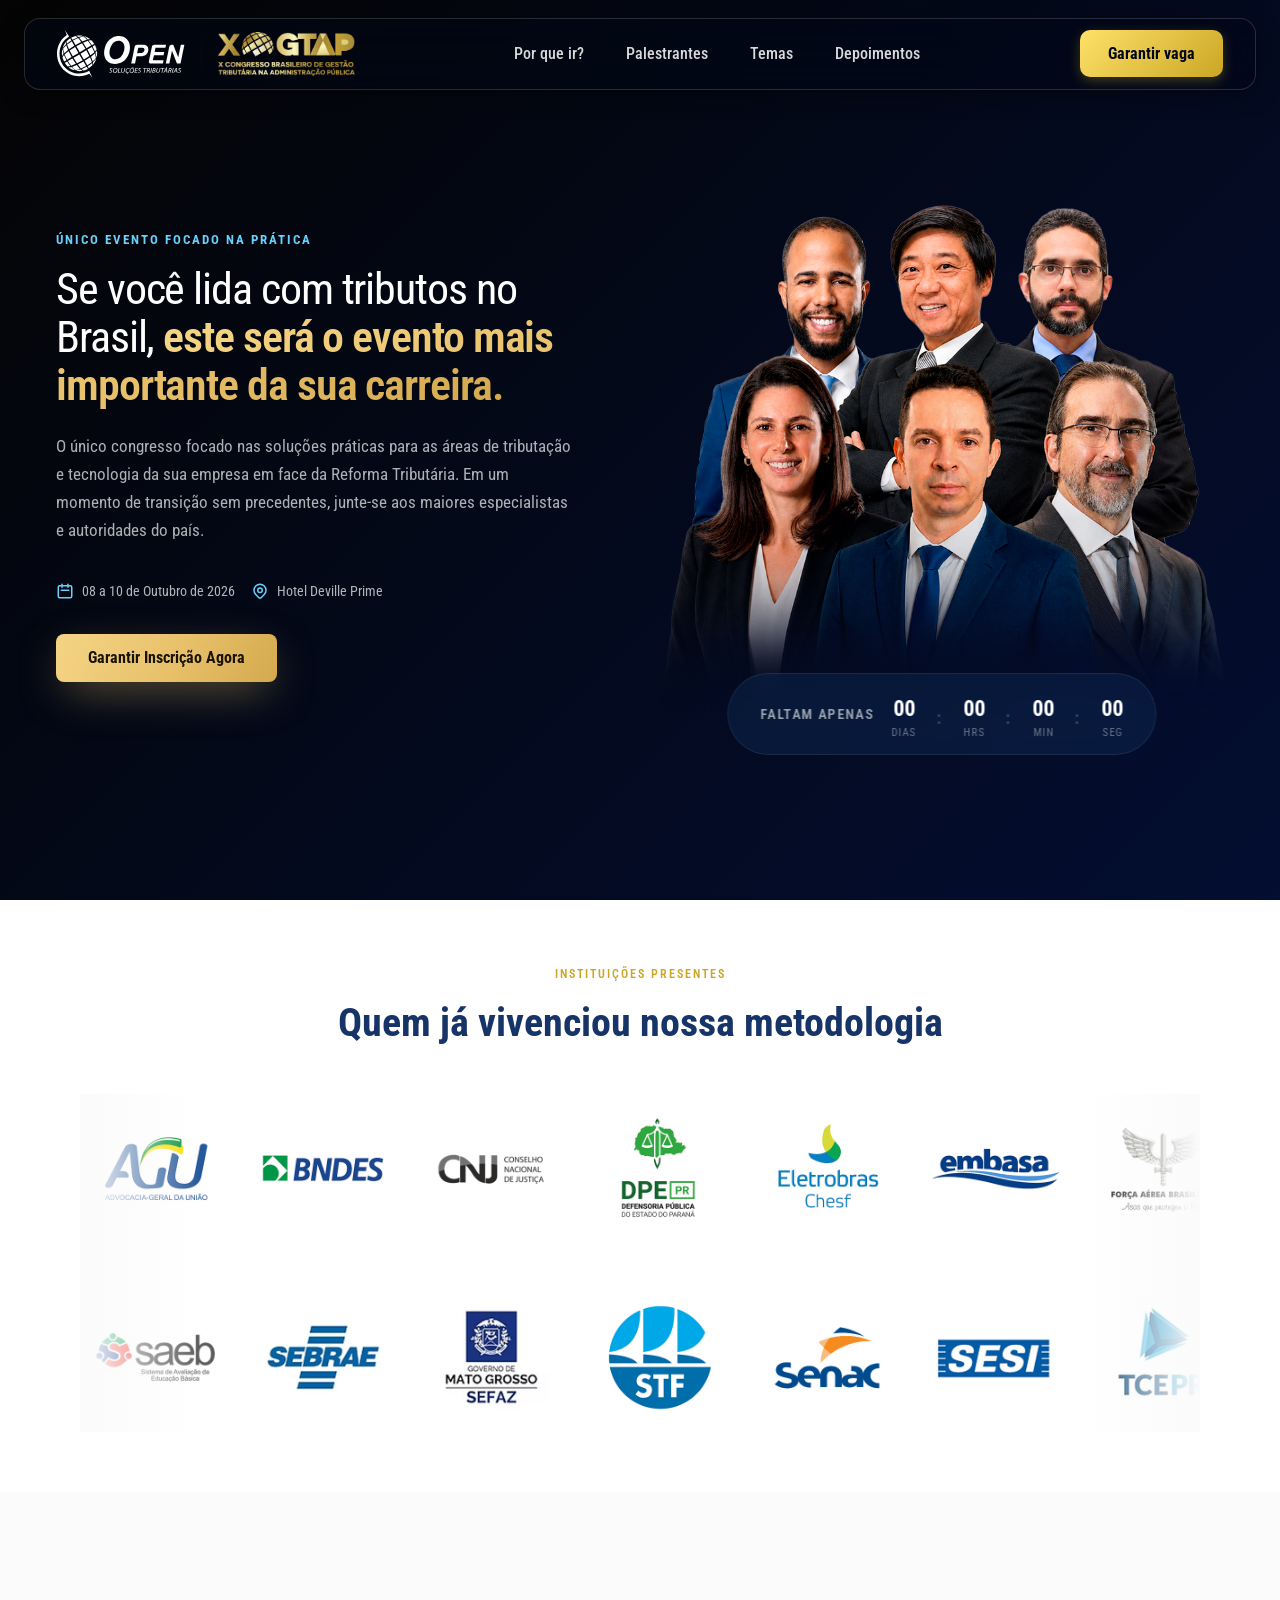
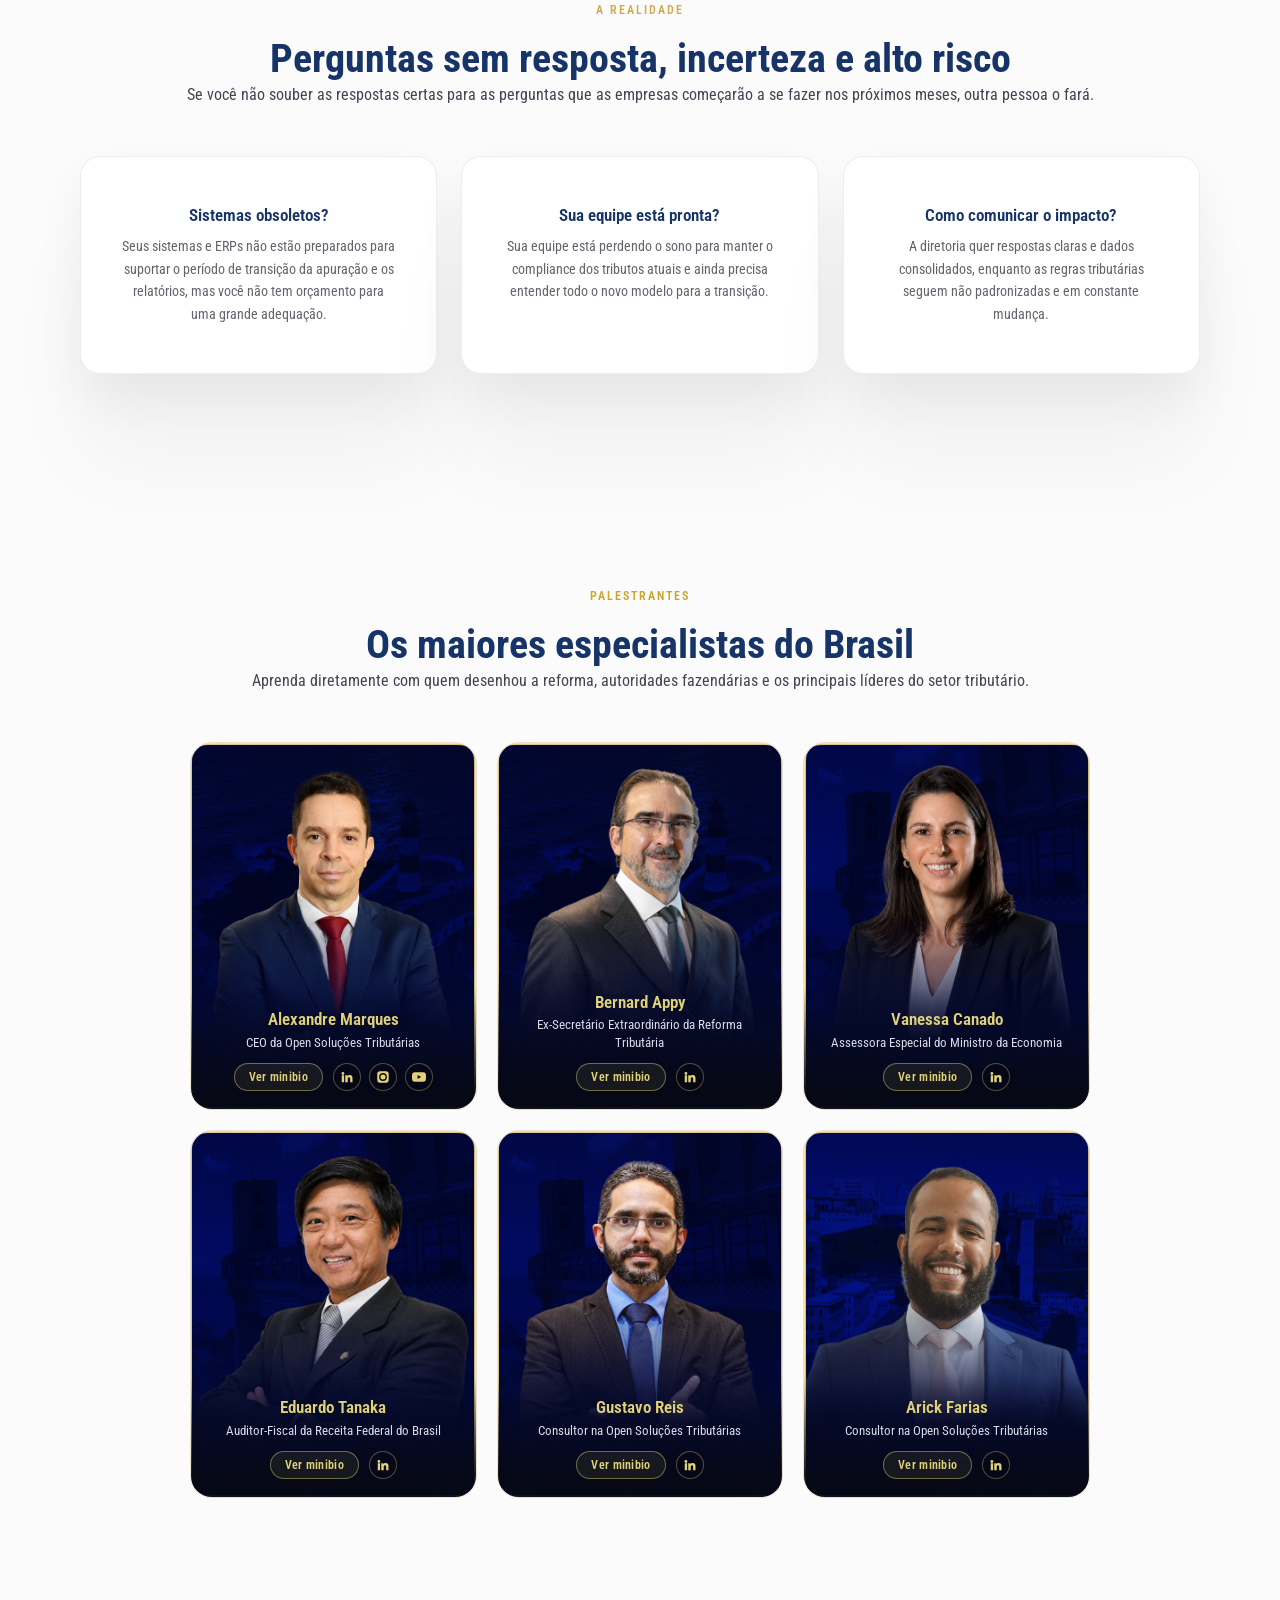
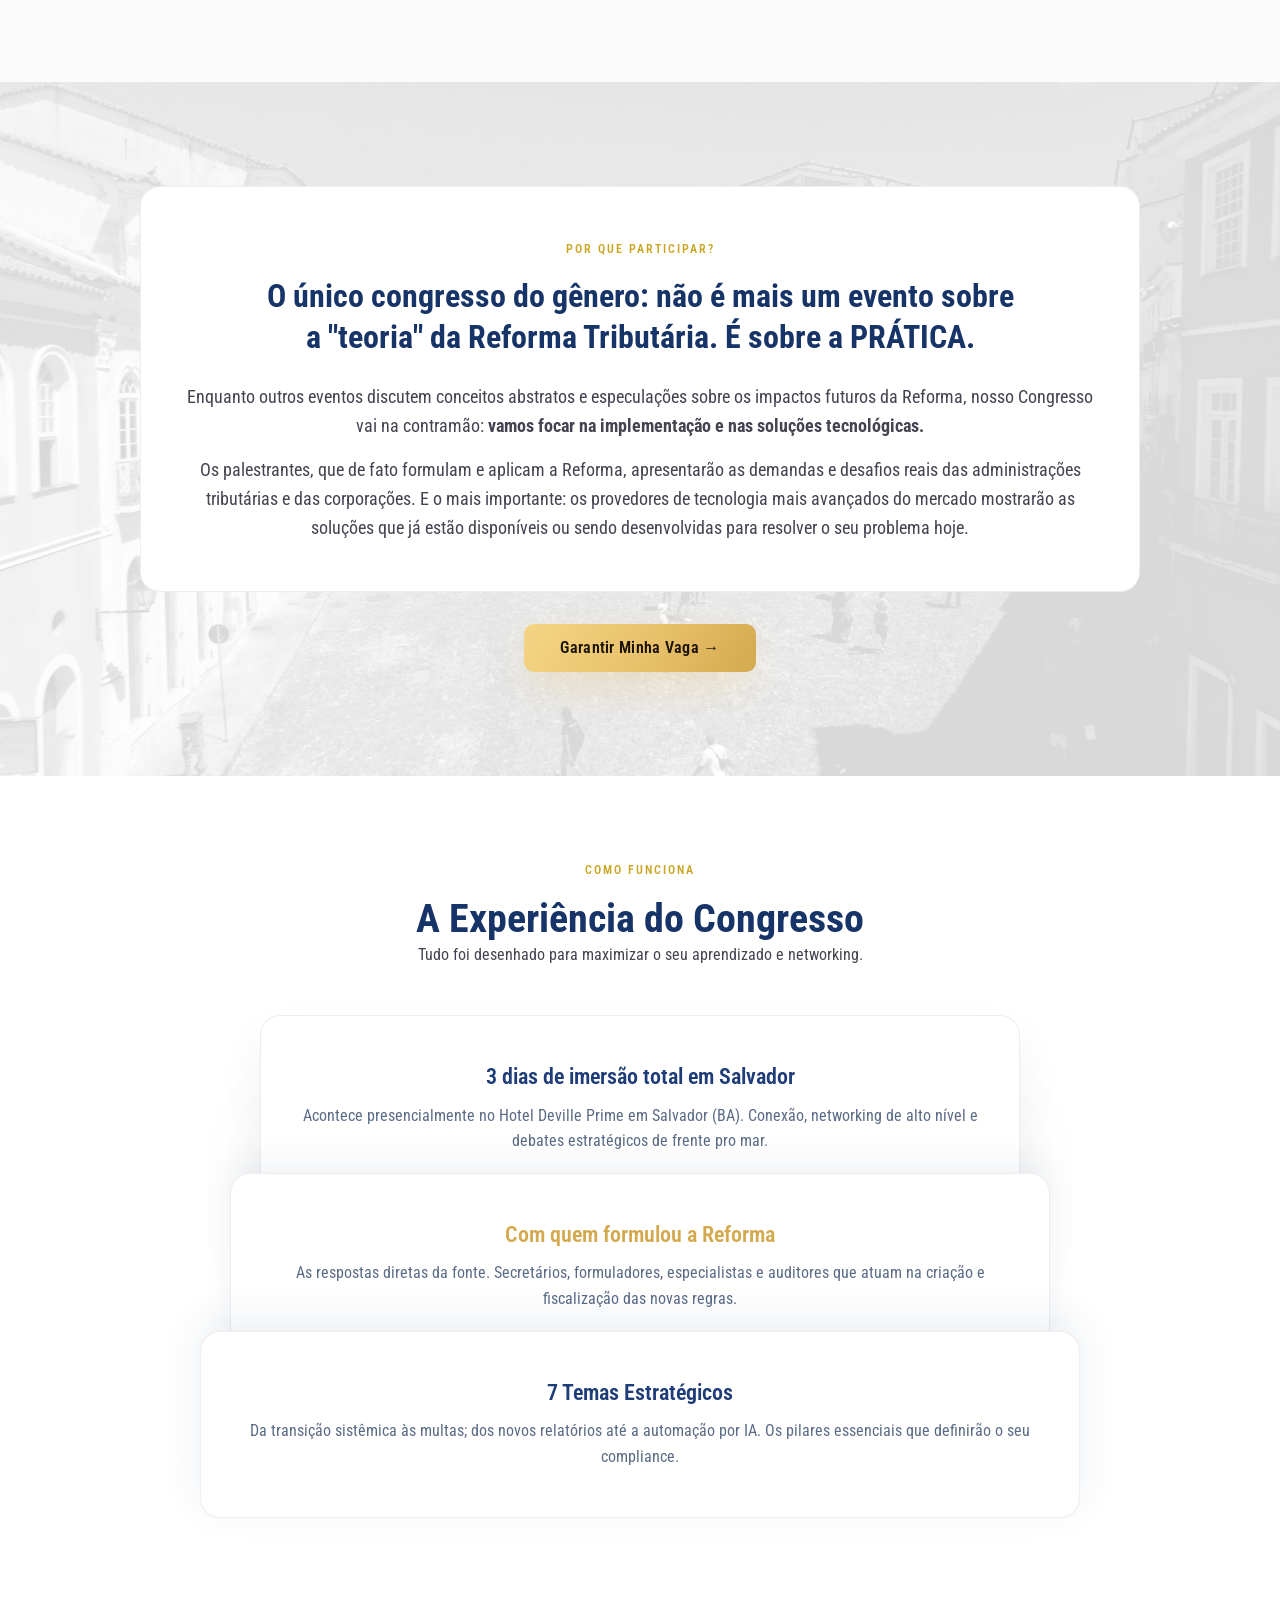
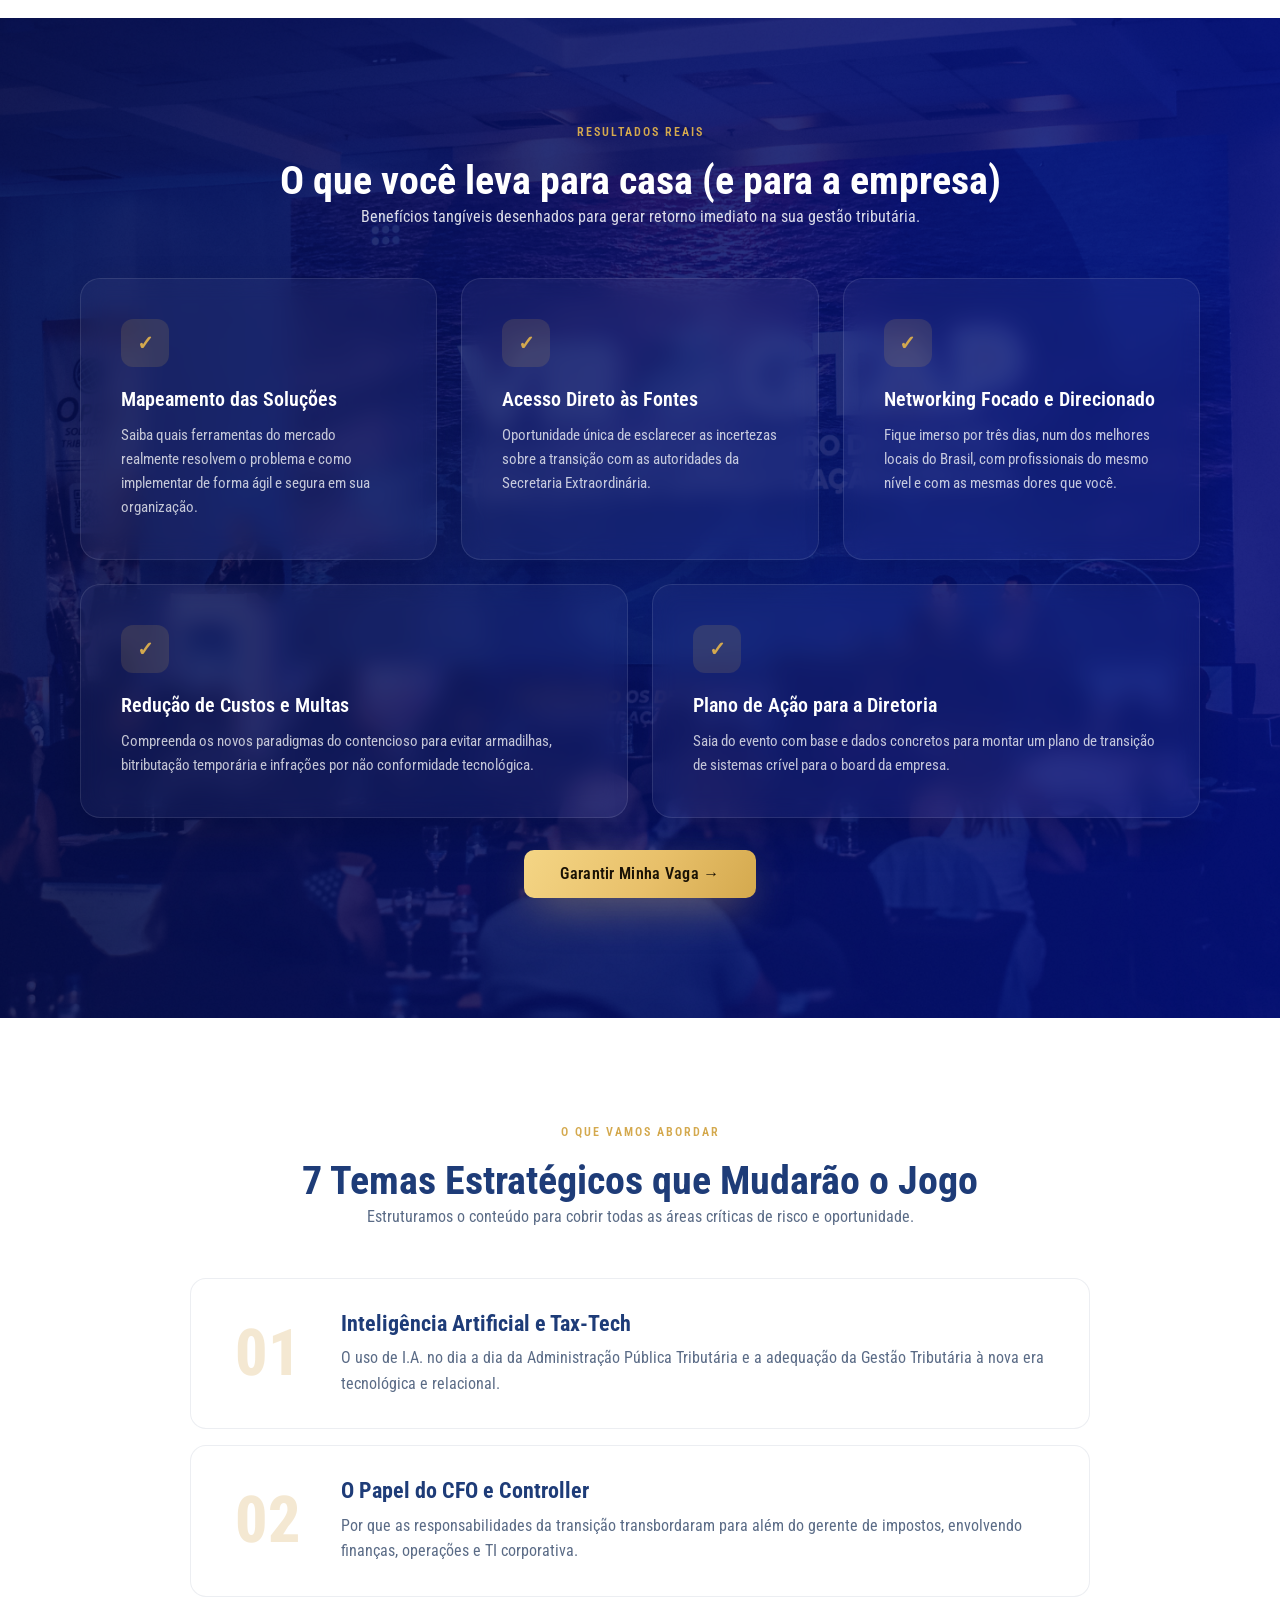
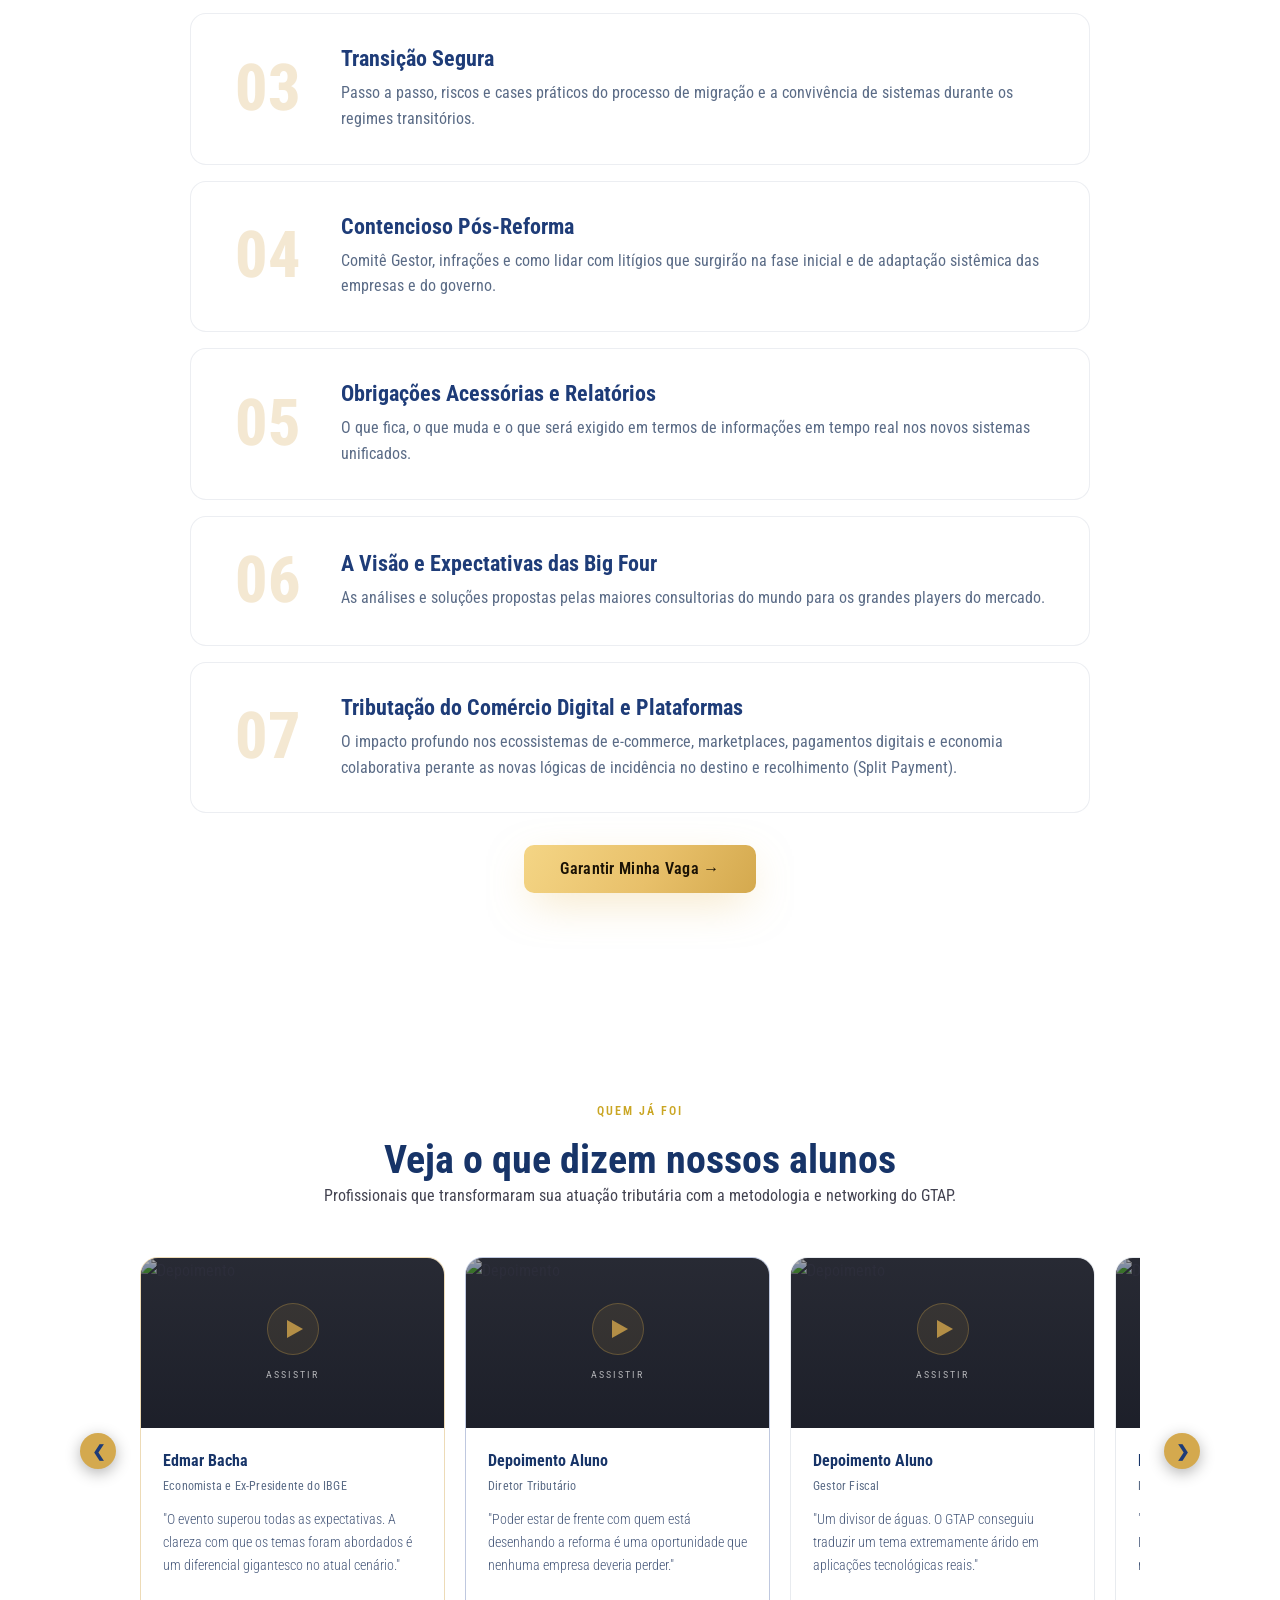
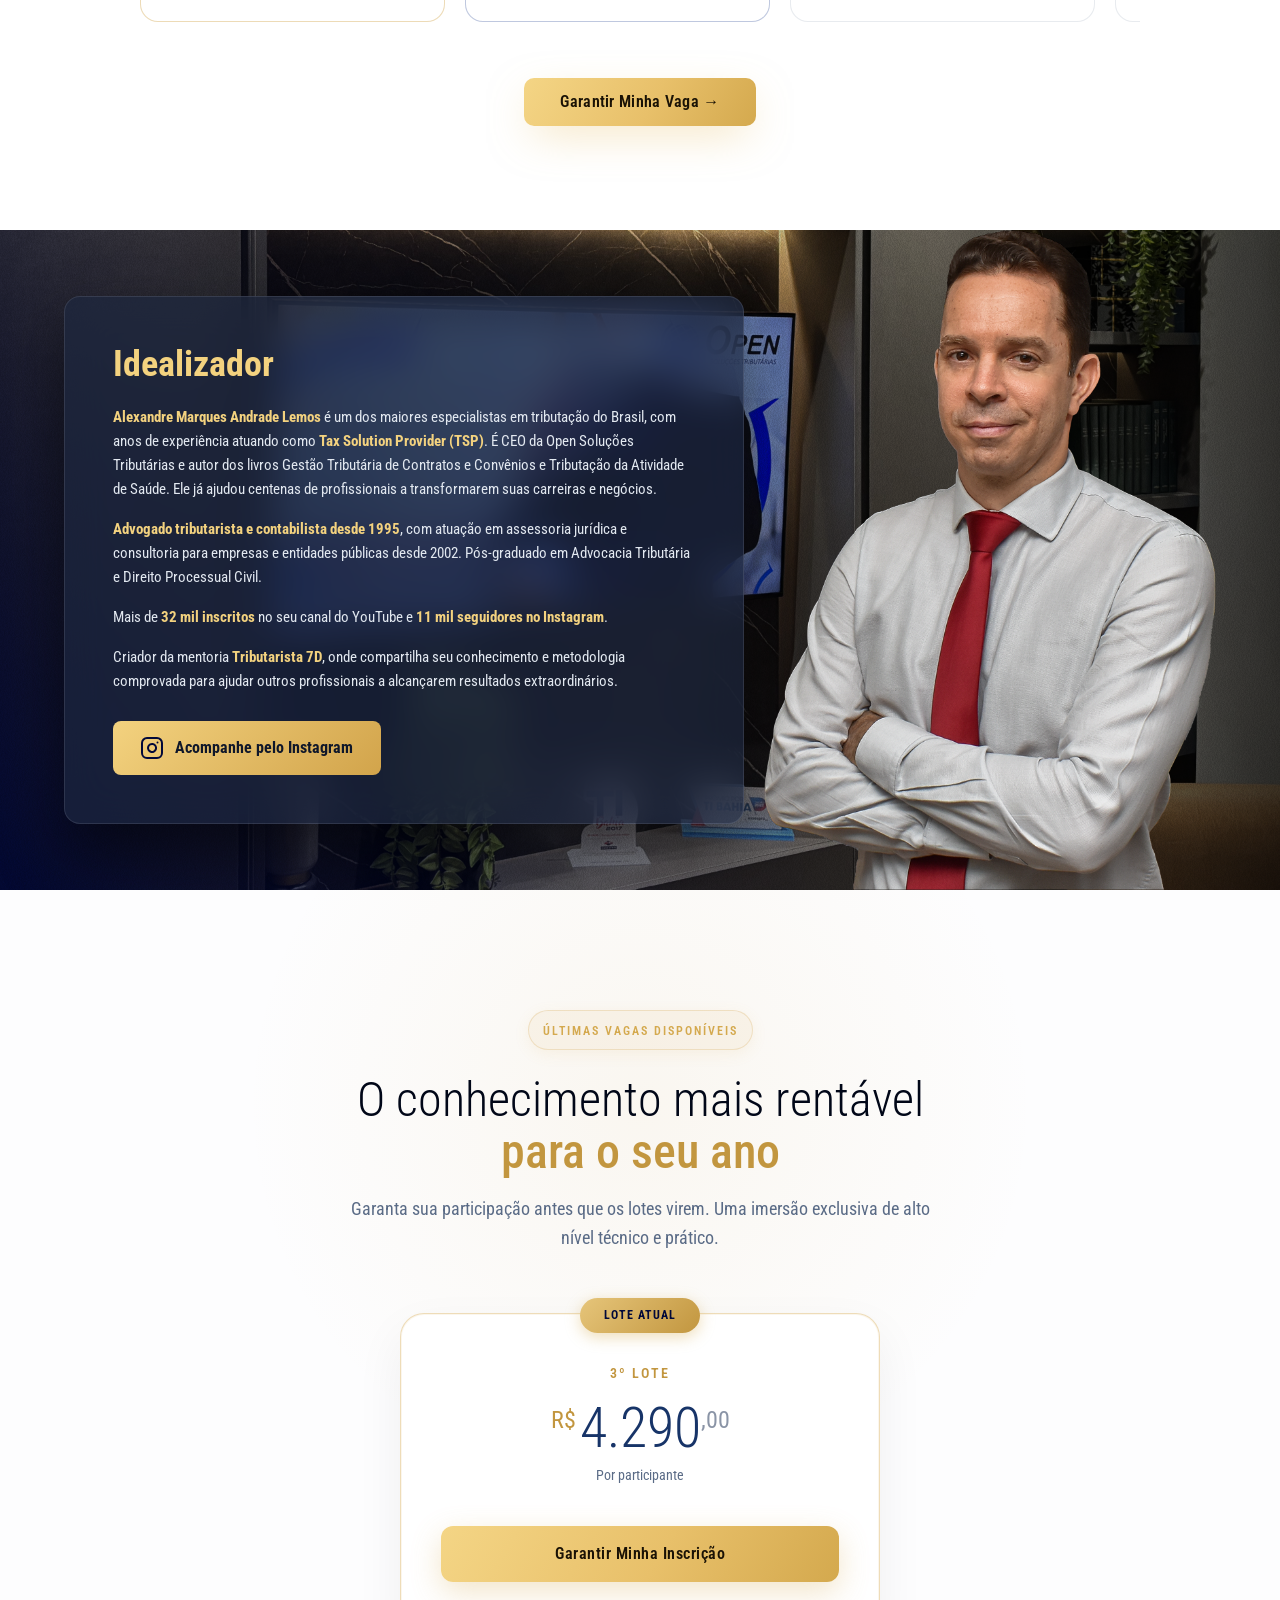
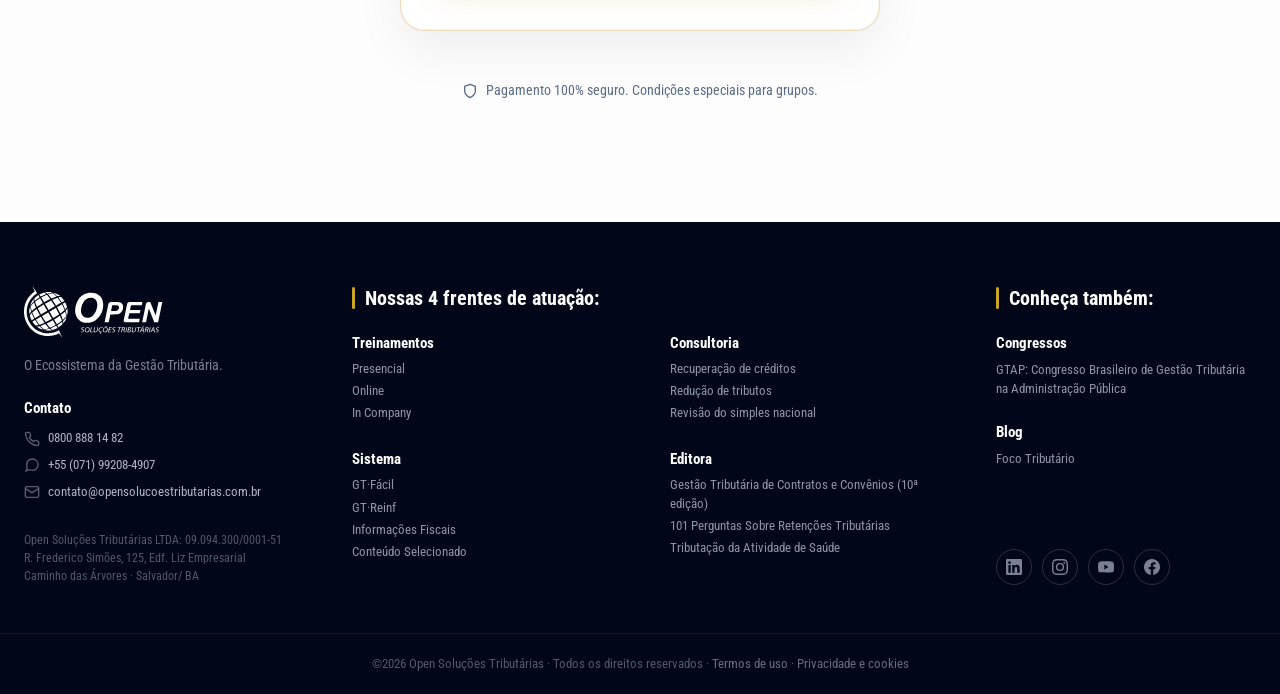
==== commit a7ea0dc0: "fix(tracking): adiciona ViewContent, InitiateCheckout e pixel na pagina de obrigado Lucas reportou q" ====
--- a/congresso/index.html
+++ b/congresso/index.html
@@ -32,6 +32,10 @@
   'https://connect.facebook.net/en_US/fbevents.js');
   fbq('init', '549971842334998');
   fbq('track', 'PageView');
+  fbq('track', 'ViewContent', {
+    content_name: 'I Congresso Brasileiro de Inovacao em Tributacao',
+    content_category: 'Evento'
+  });
   </script>
   <noscript><img height="1" width="1" style="display:none" src="https://www.facebook.com/tr?id=549971842334998&ev=PageView&noscript=1"/></noscript>
   <!-- End Meta Pixel -->
@@ -1014,7 +1018,15 @@
     function openModal() {
       modal.classList.add('open');
       document.body.style.overflow = 'hidden';
-      
+
+      // Abrir o modal de inscricao e o inicio do checkout
+      if (typeof fbq === 'function') {
+        fbq('track', 'InitiateCheckout', {
+          content_name: 'I Congresso Brasileiro de Inovacao em Tributacao',
+          content_category: 'Evento'
+        });
+      }
+
       // Resetar form se for aberto novamente
       document.getElementById('modalFormWrapper').style.display = 'block';
       document.getElementById('modalSuccess').classList.remove('show');
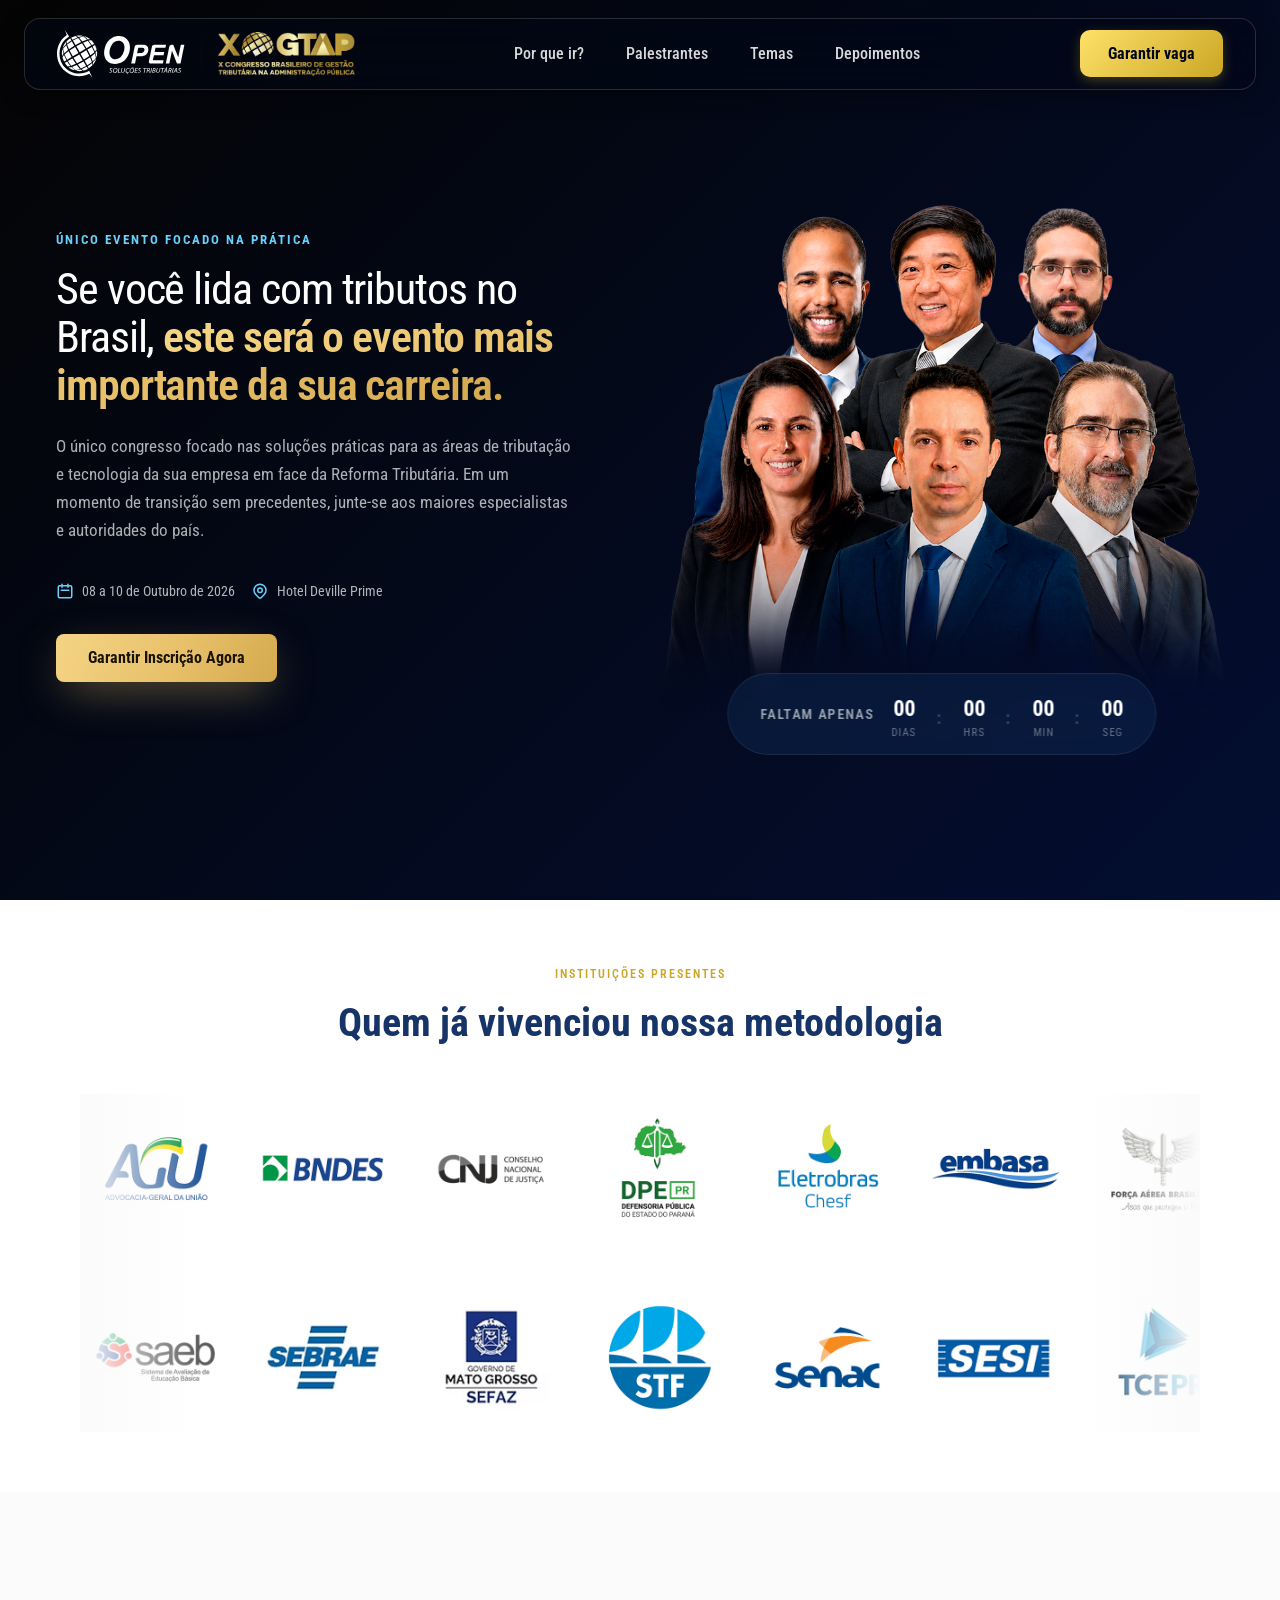
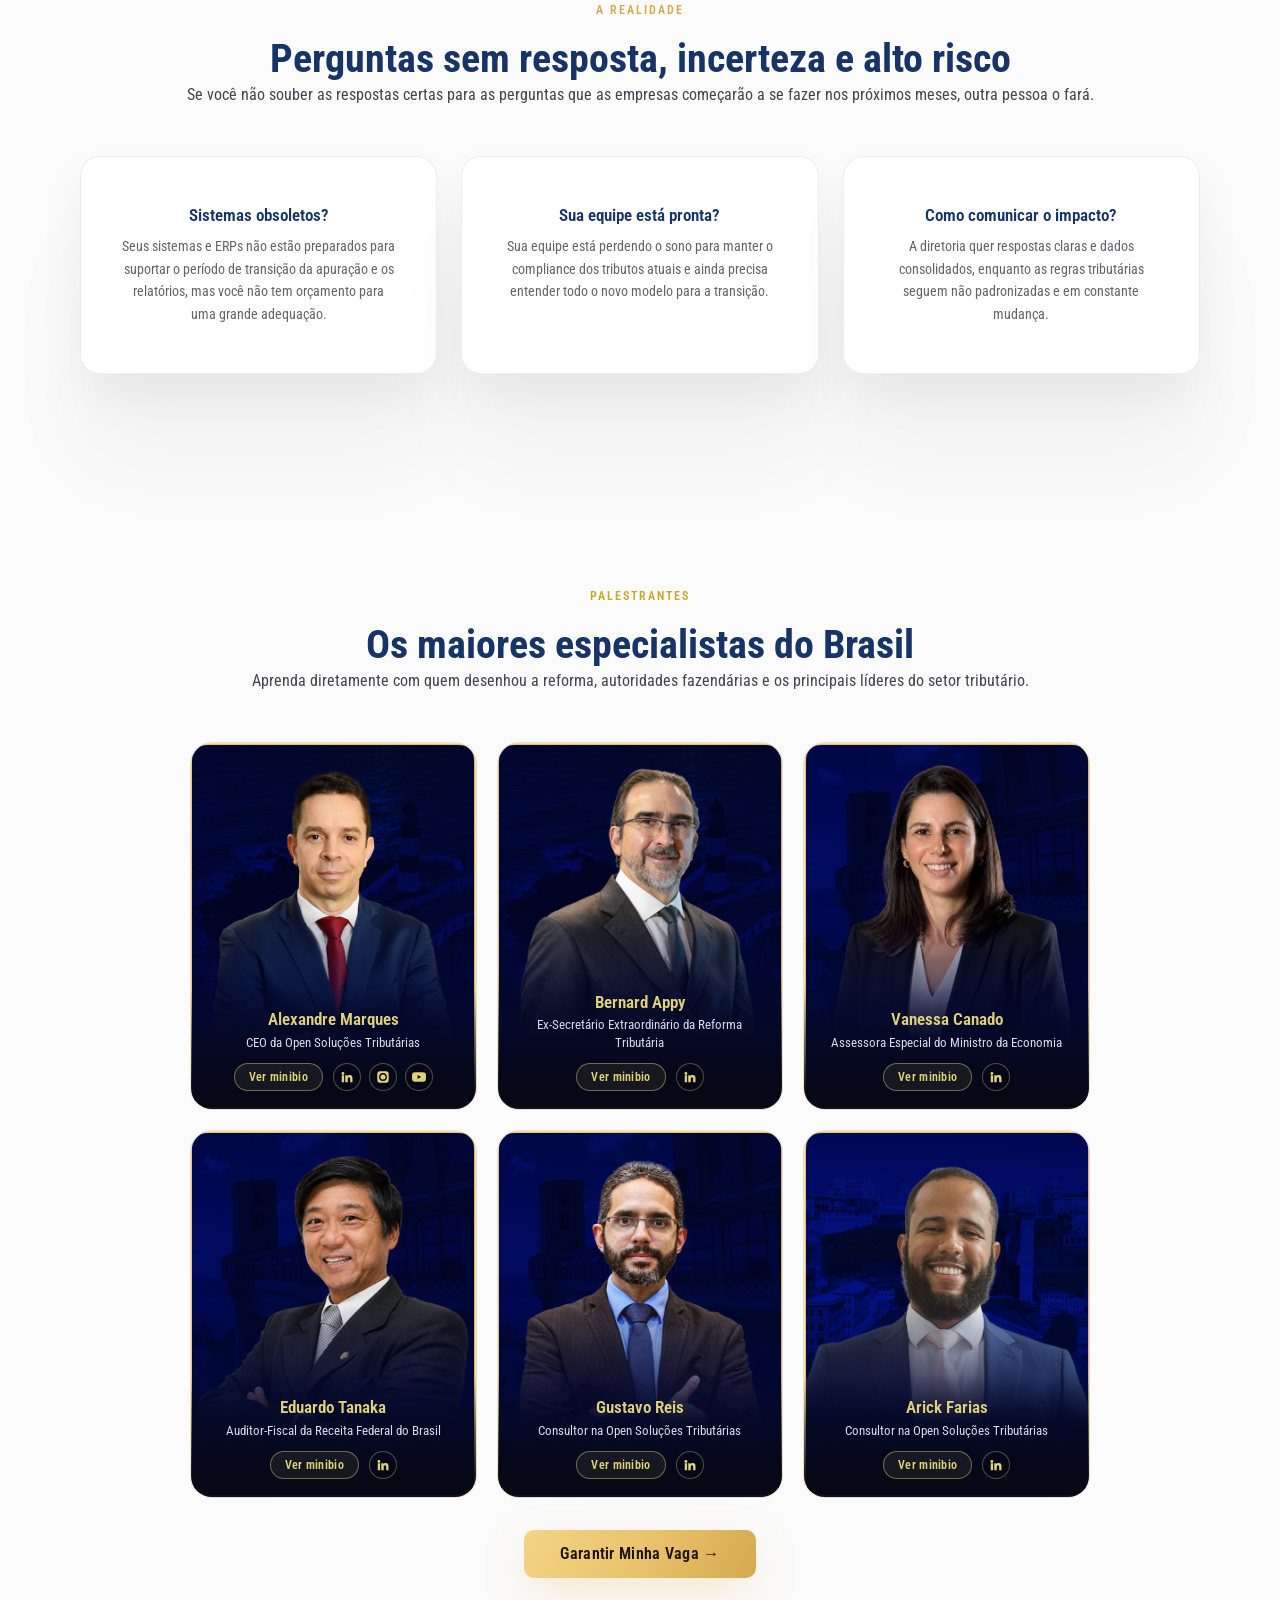
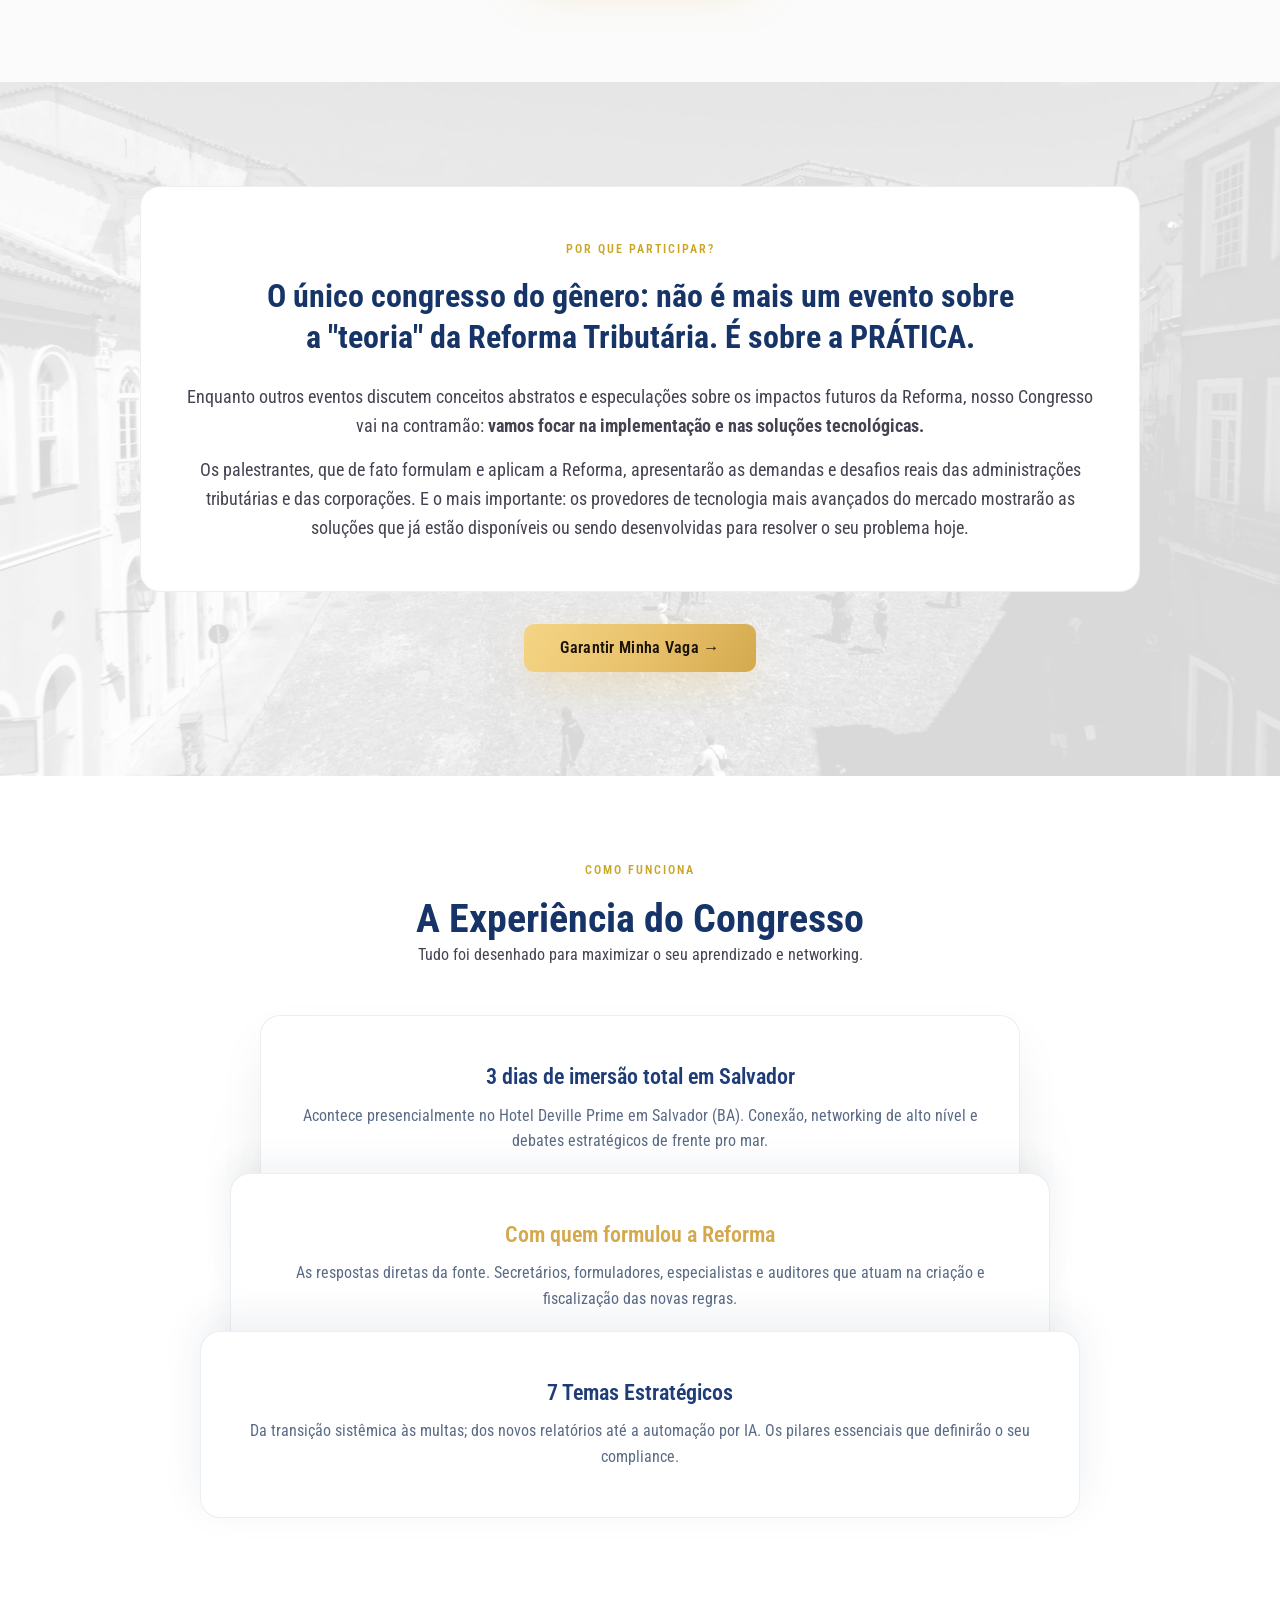
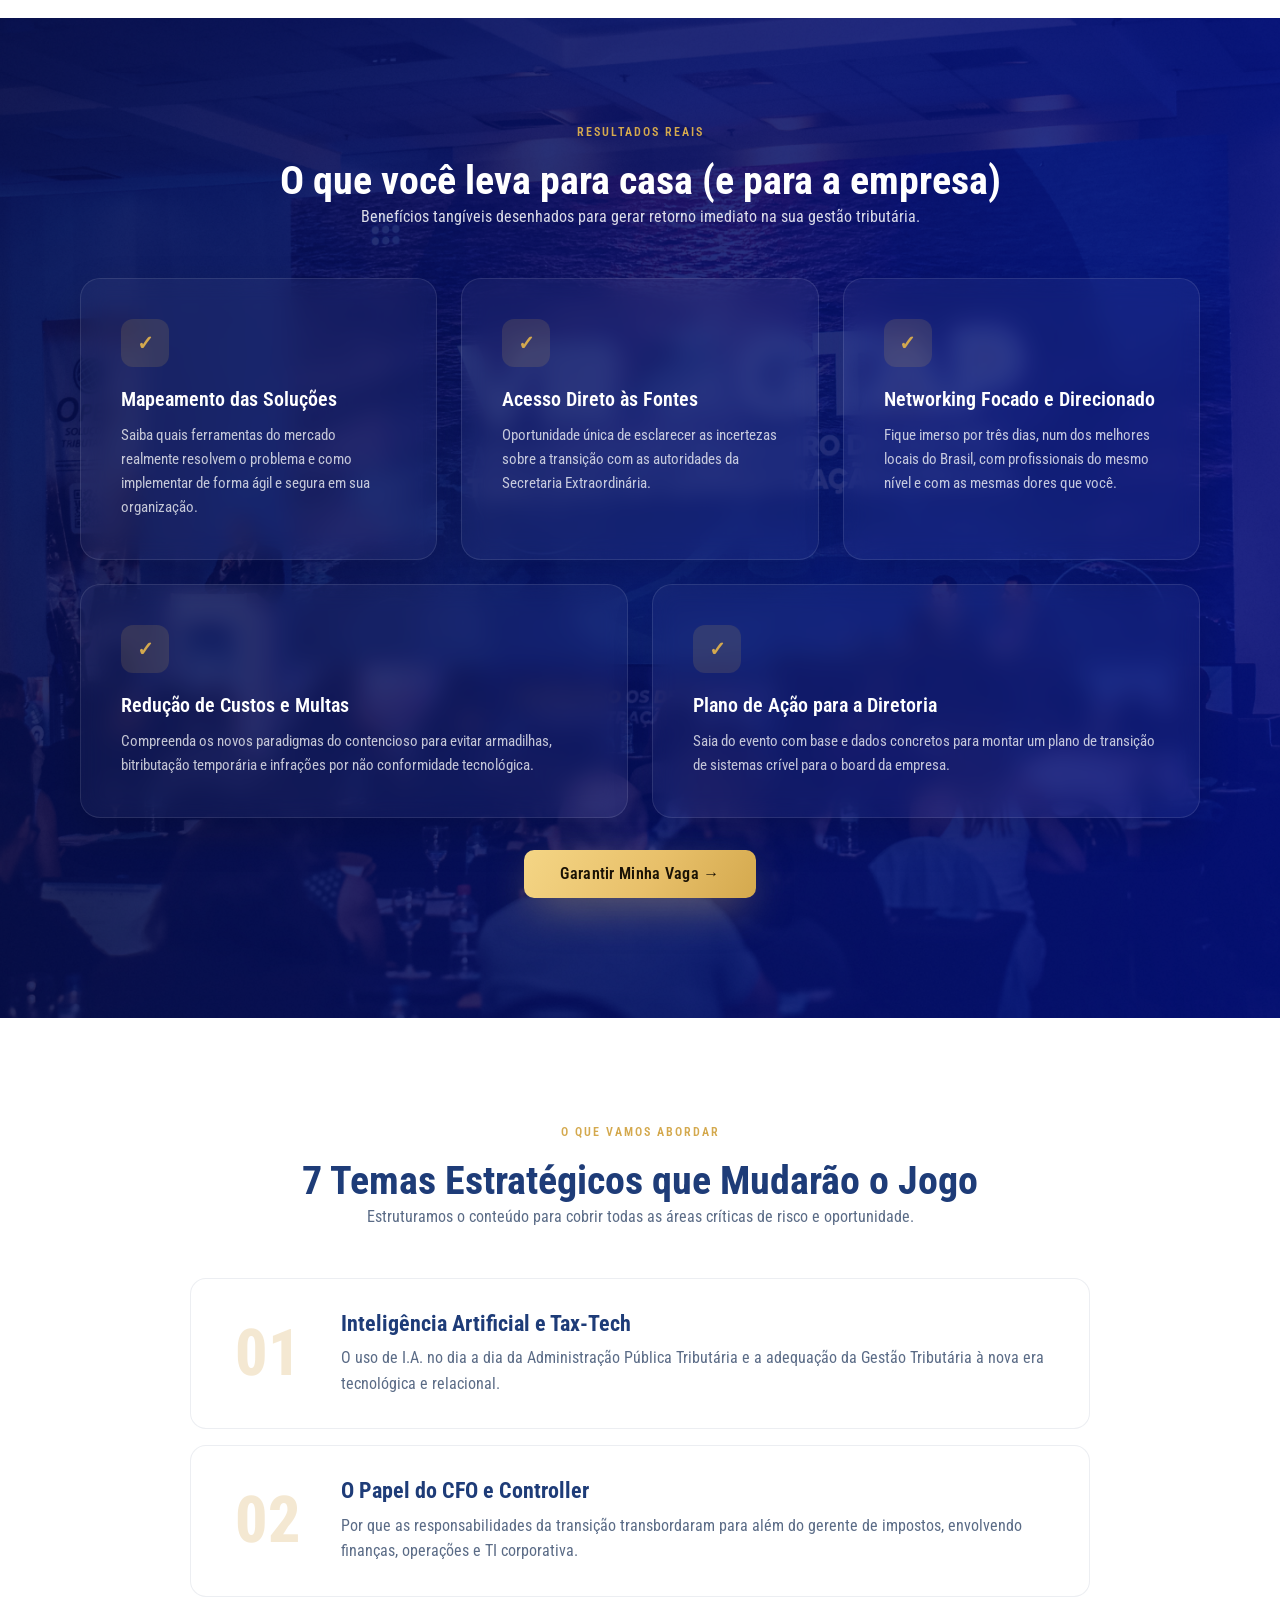
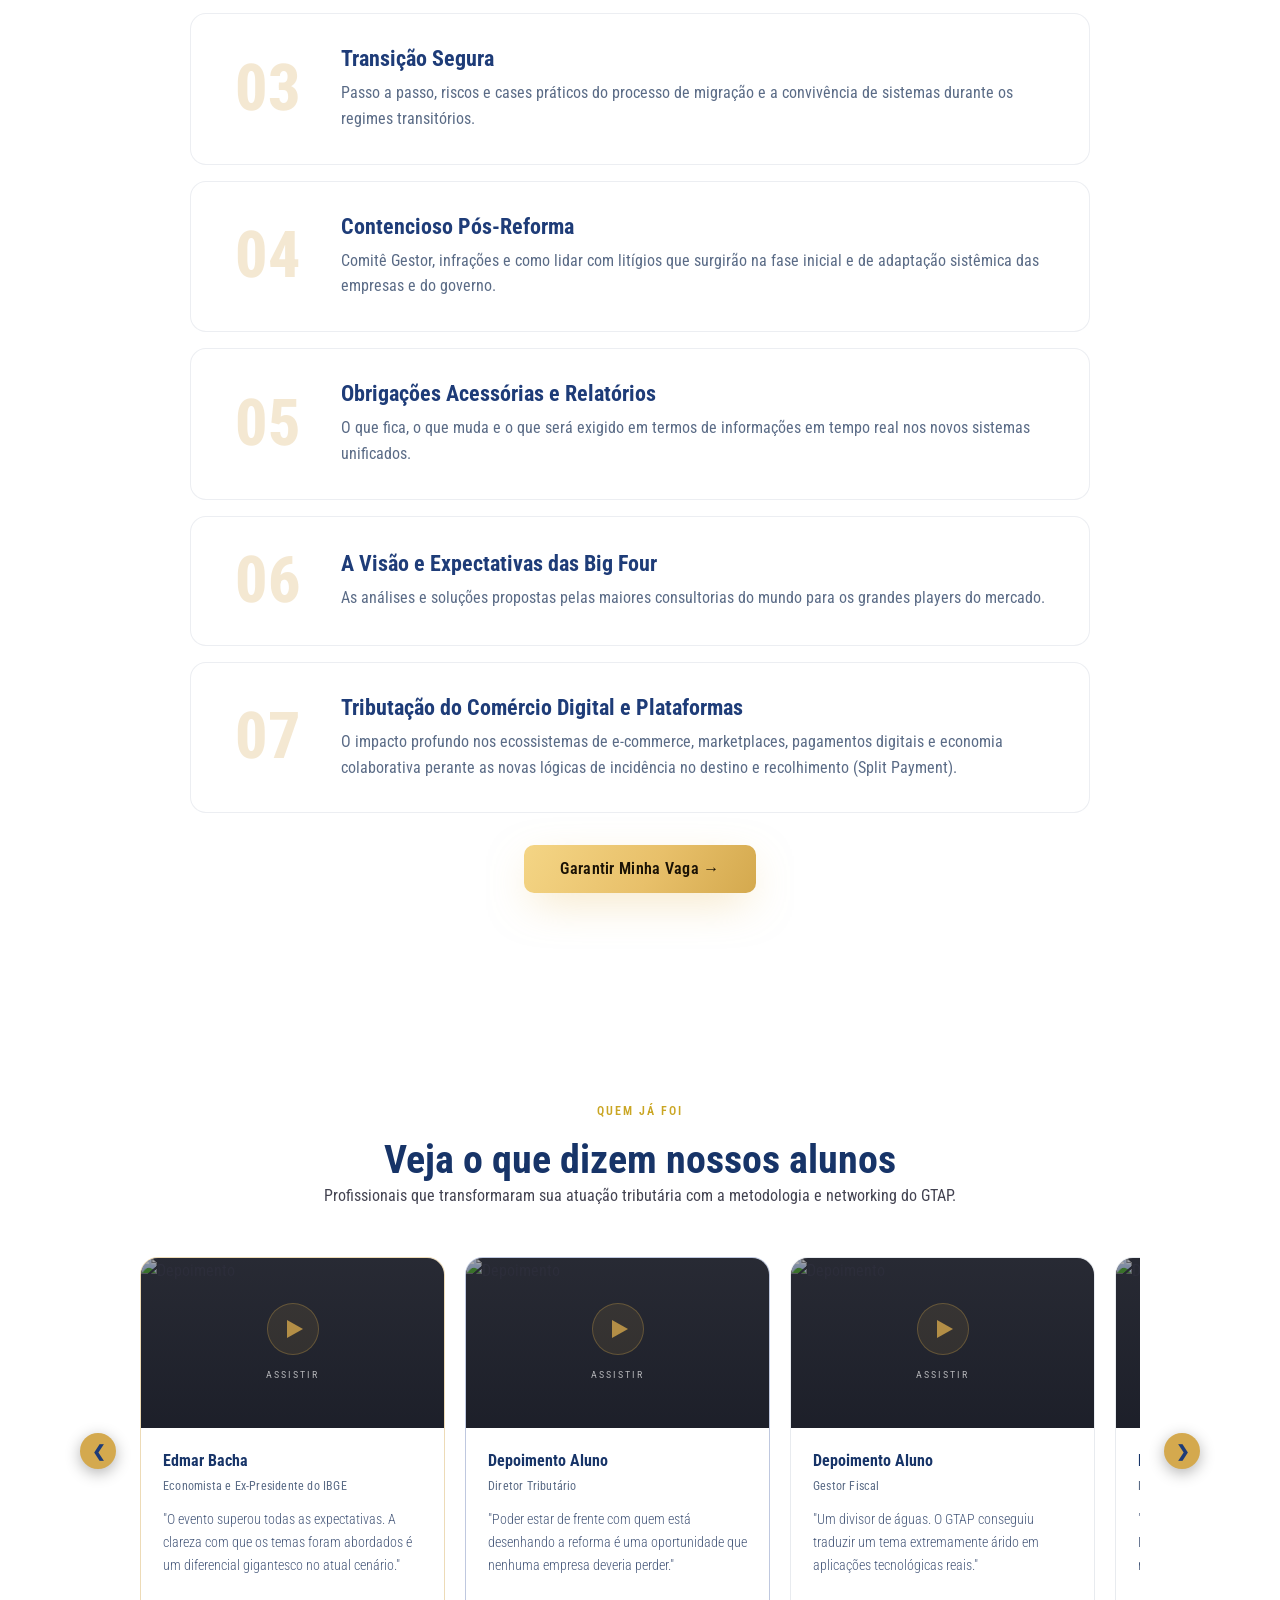
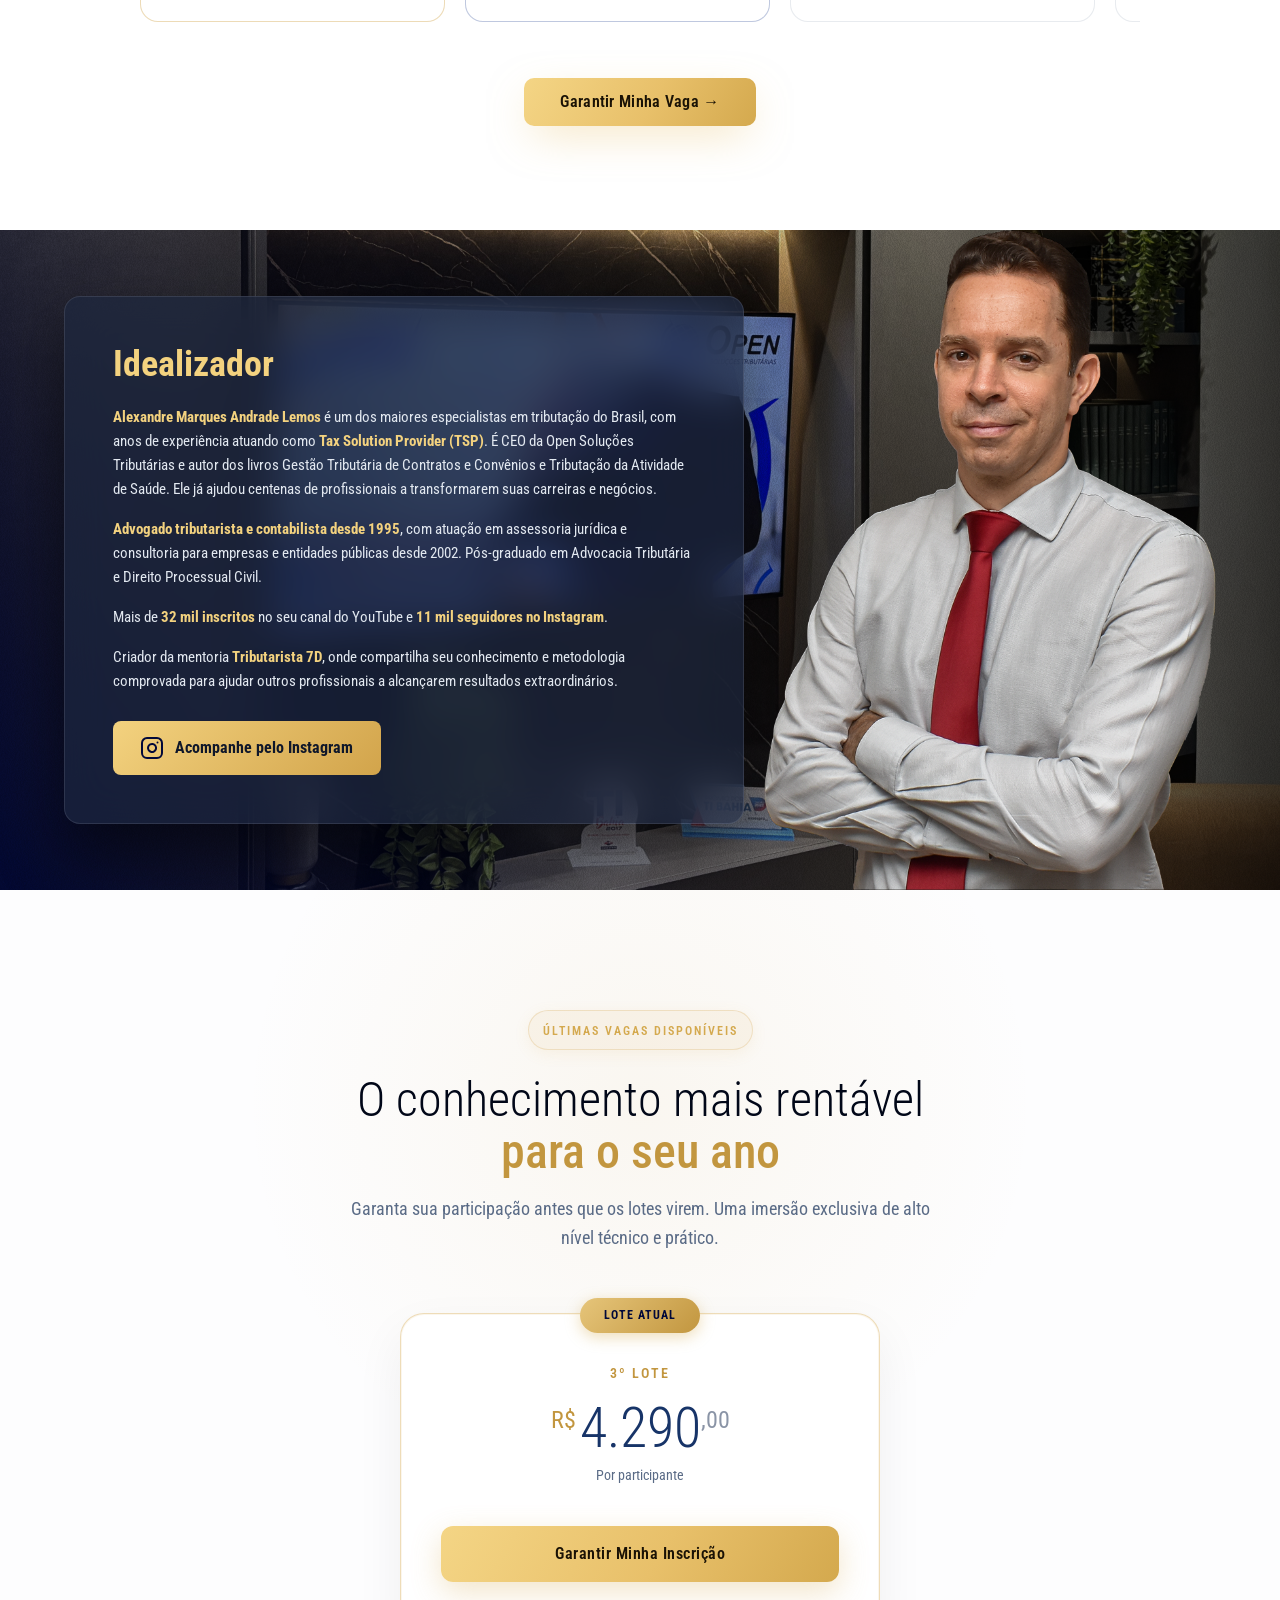
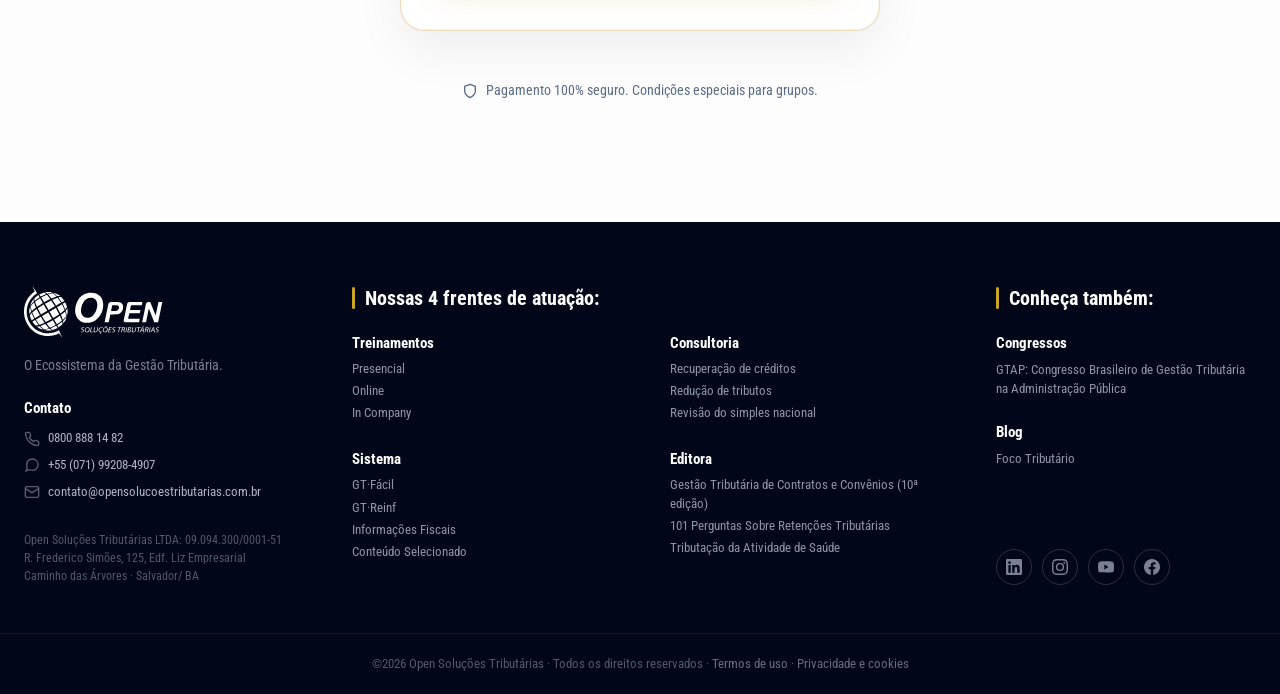
==== commit 334ef2ec: "fix(cache): versiona lead-form.js para furar o cache de 7 dias O servidor serve o lead-form.js com c" ====
--- a/congresso/index.html
+++ b/congresso/index.html
@@ -924,7 +924,7 @@
   </div>
 
   <!-- === JAVASCRIPT === -->
-  <script src="/assets/js/lead-form.js"></script>
+  <script src="/assets/js/lead-form.js?v=2026-09-22"></script>
   <script>
     // Header flutuante e modo escuro
     (function() {
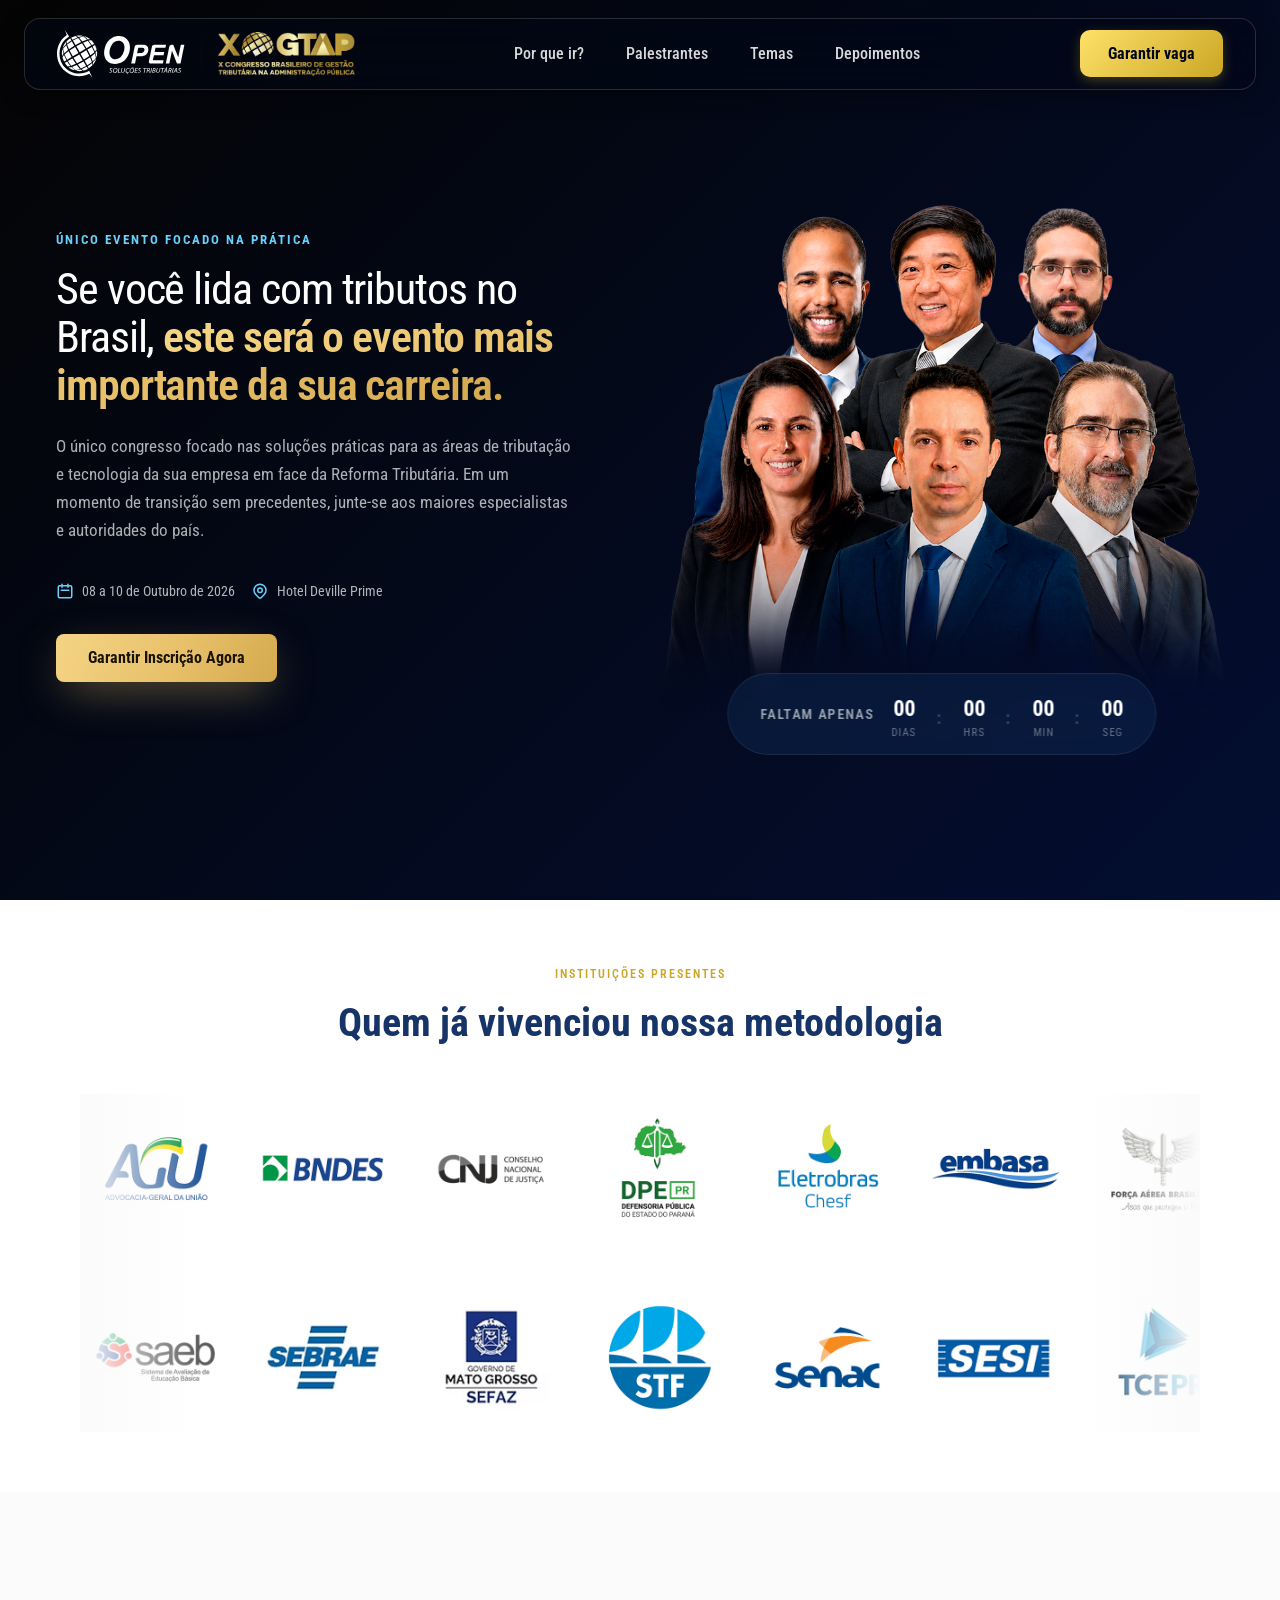
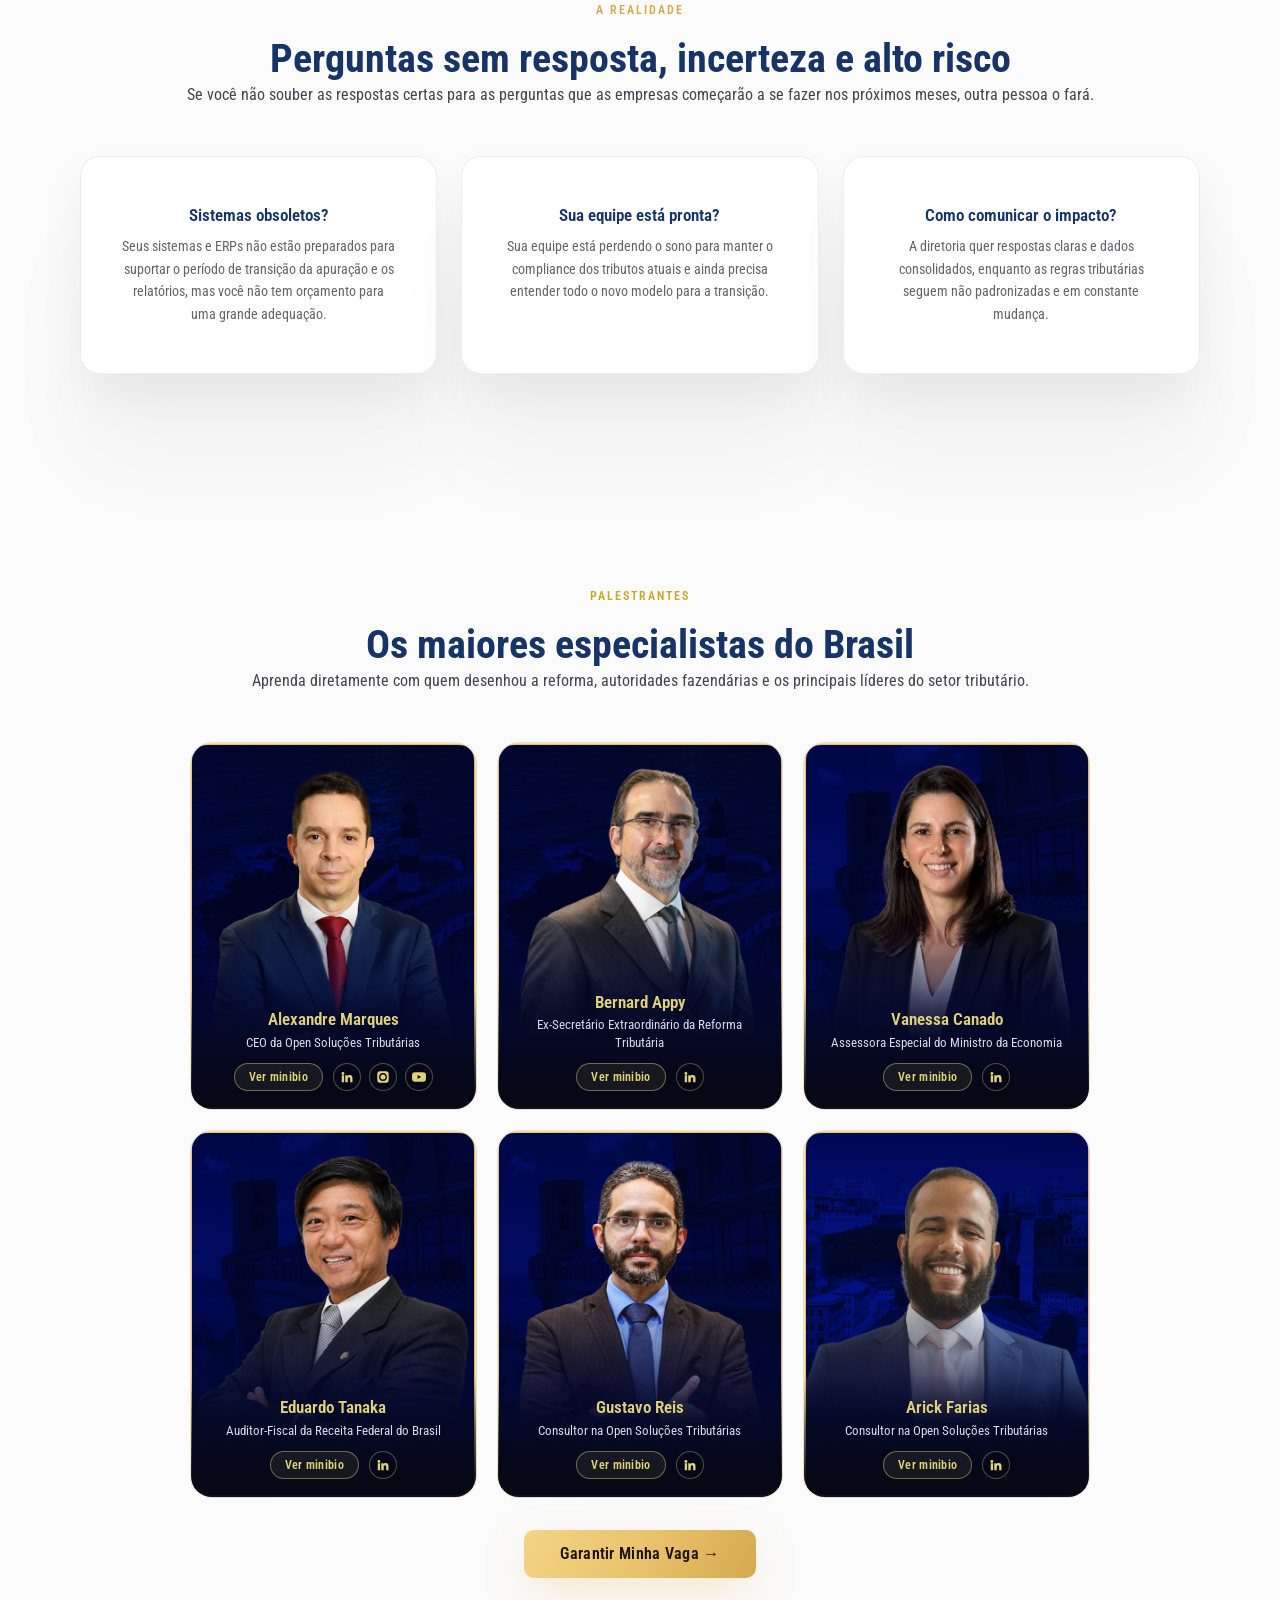
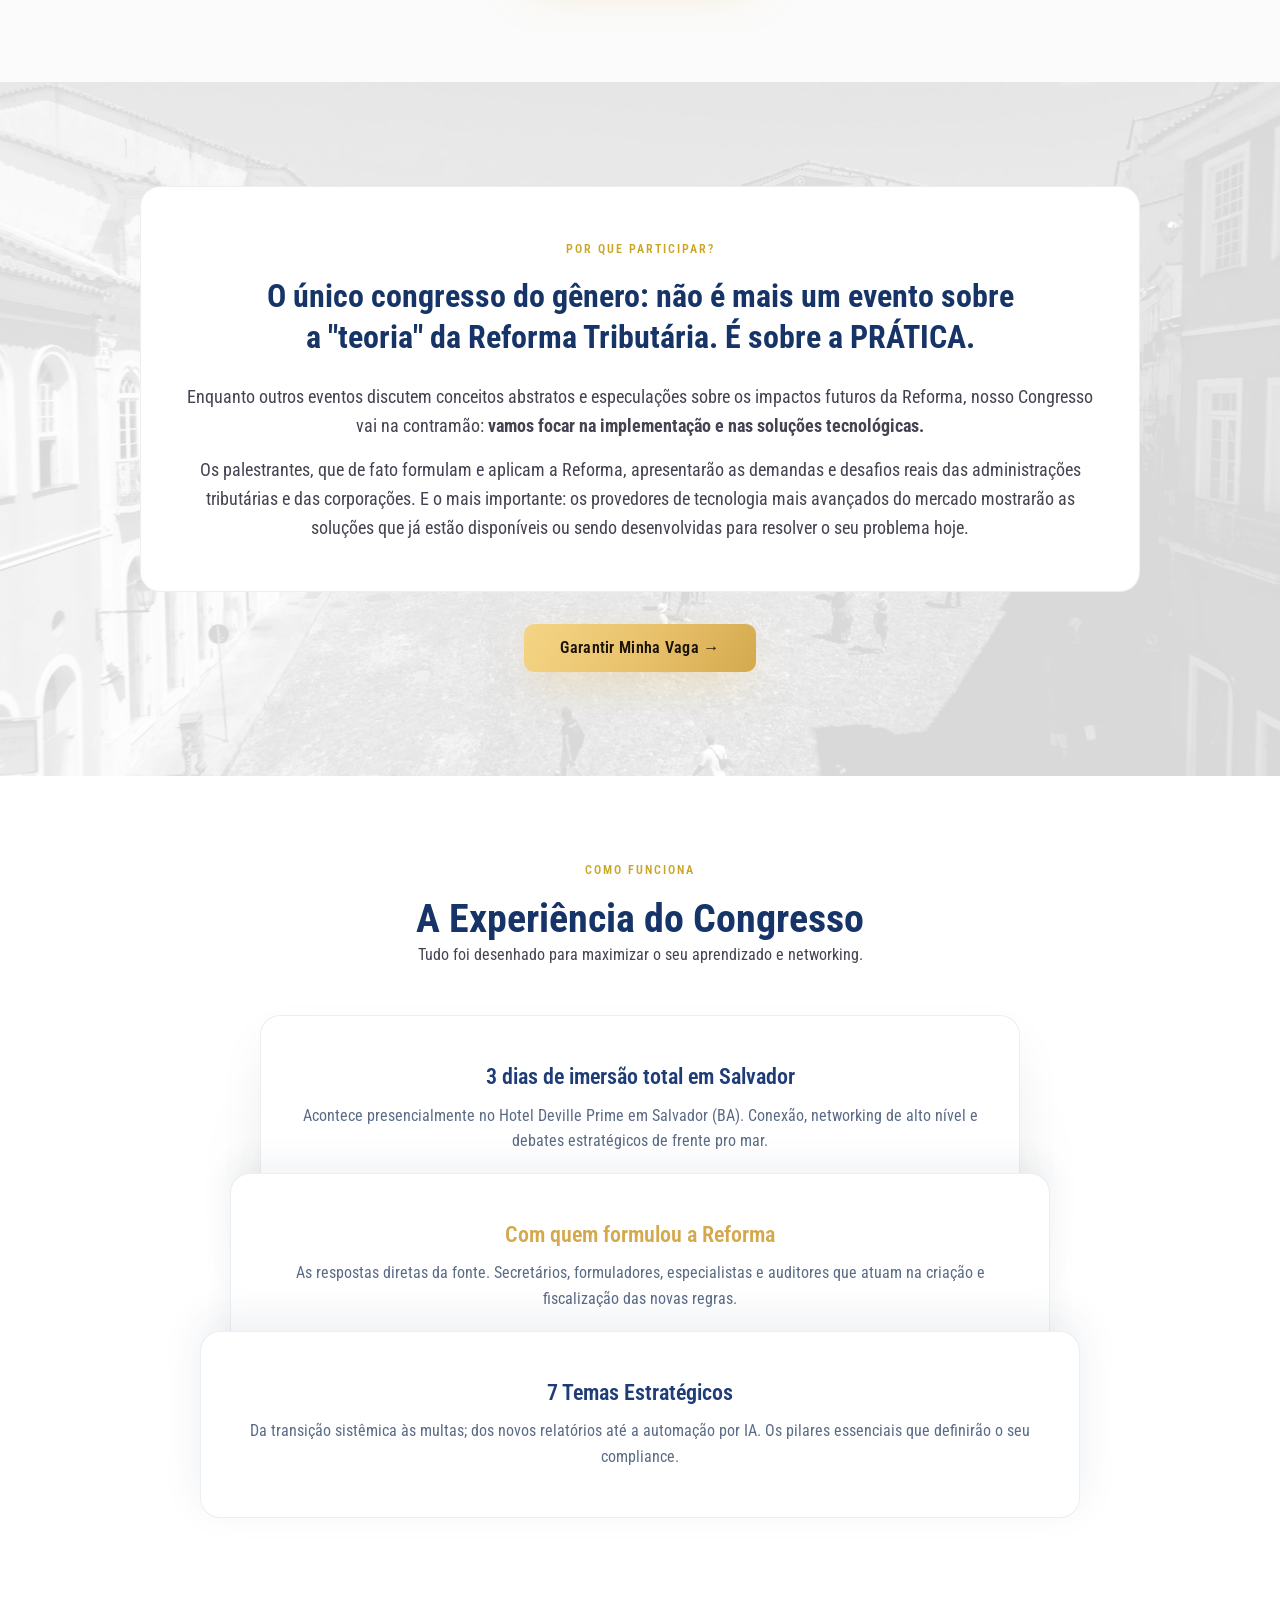
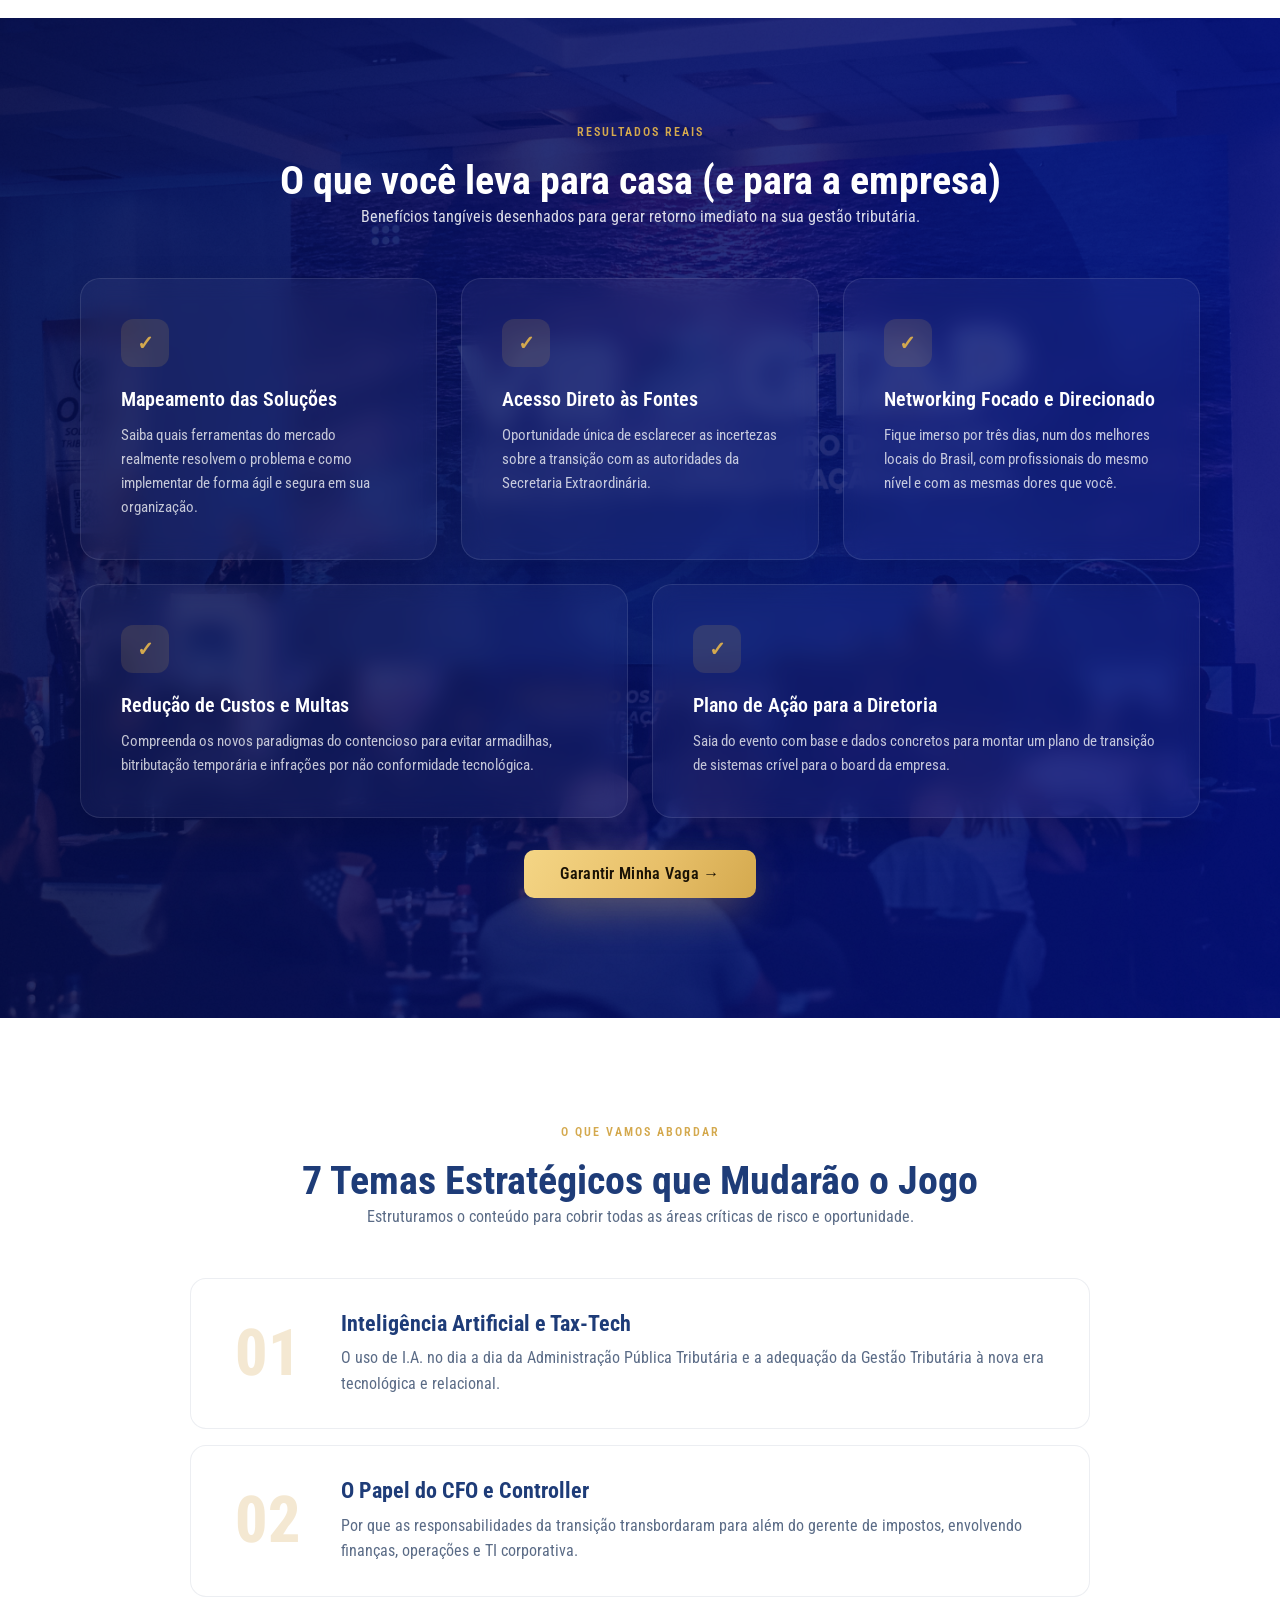
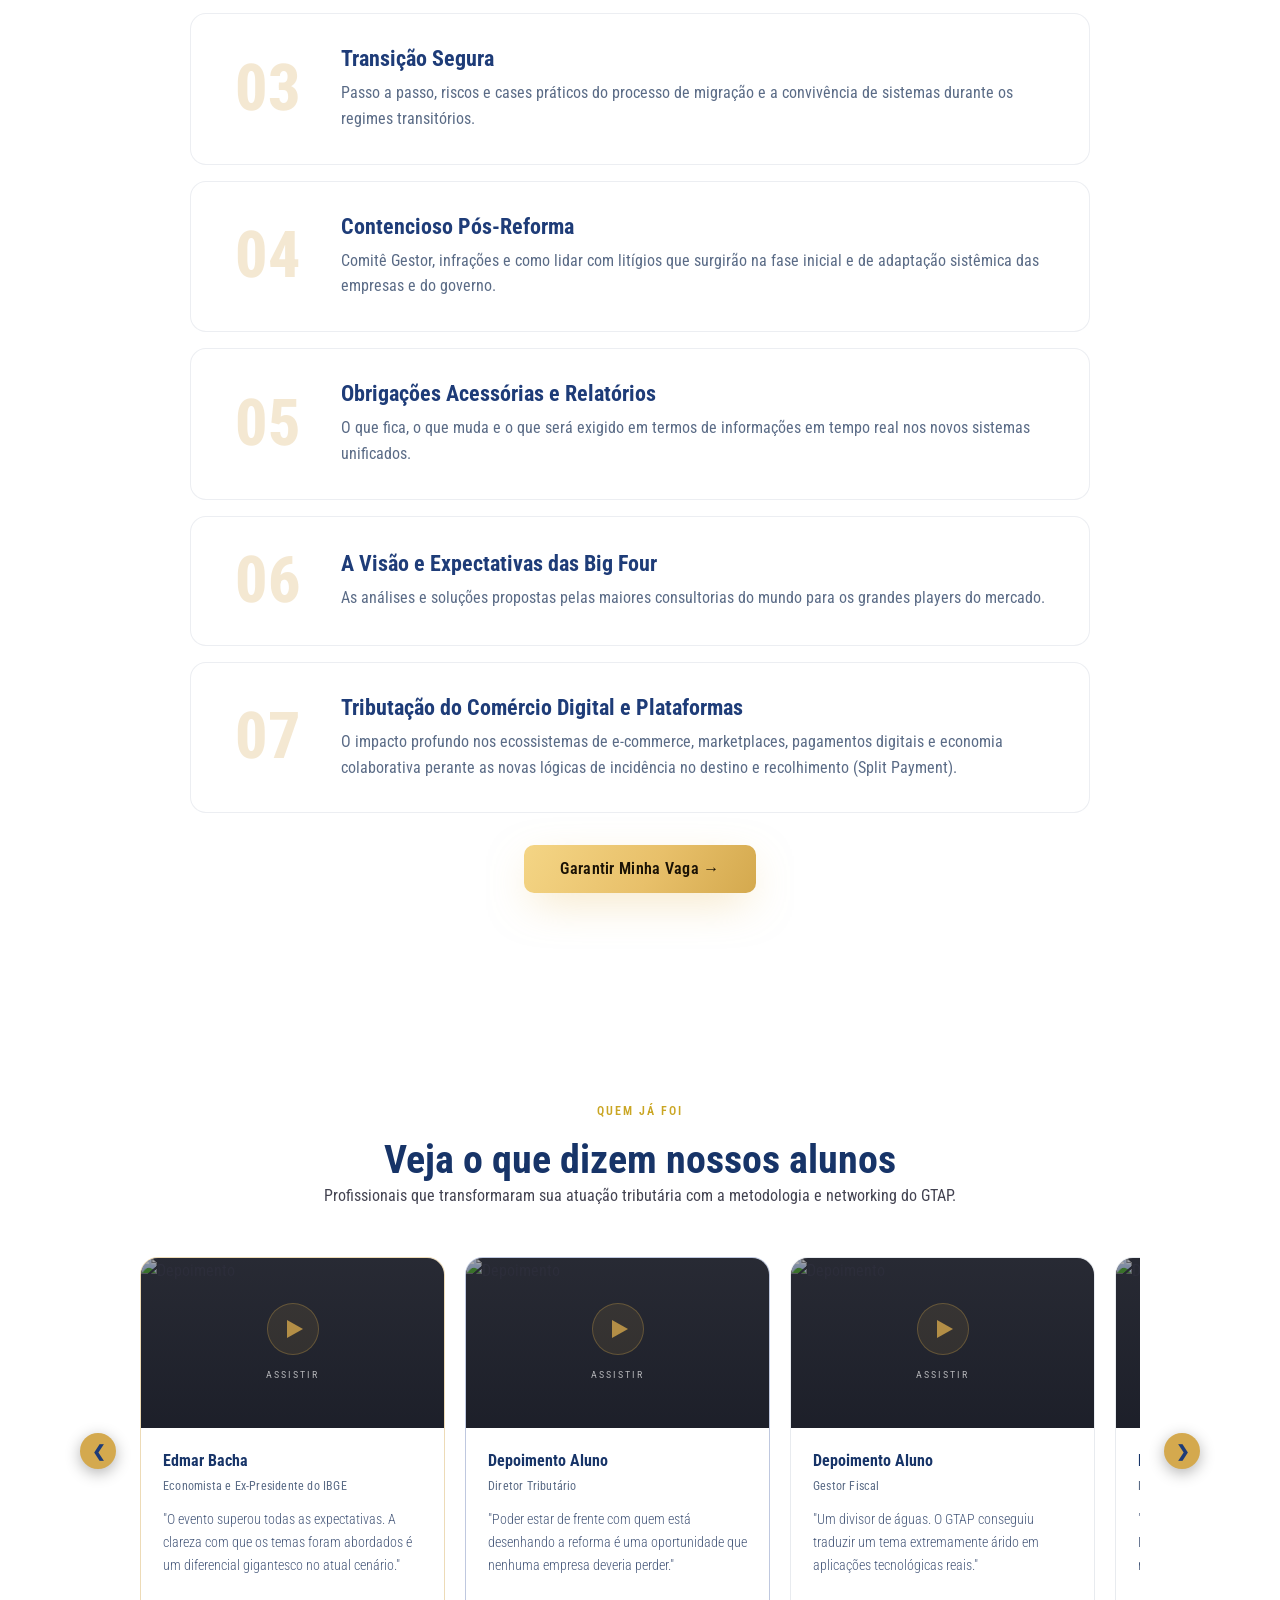
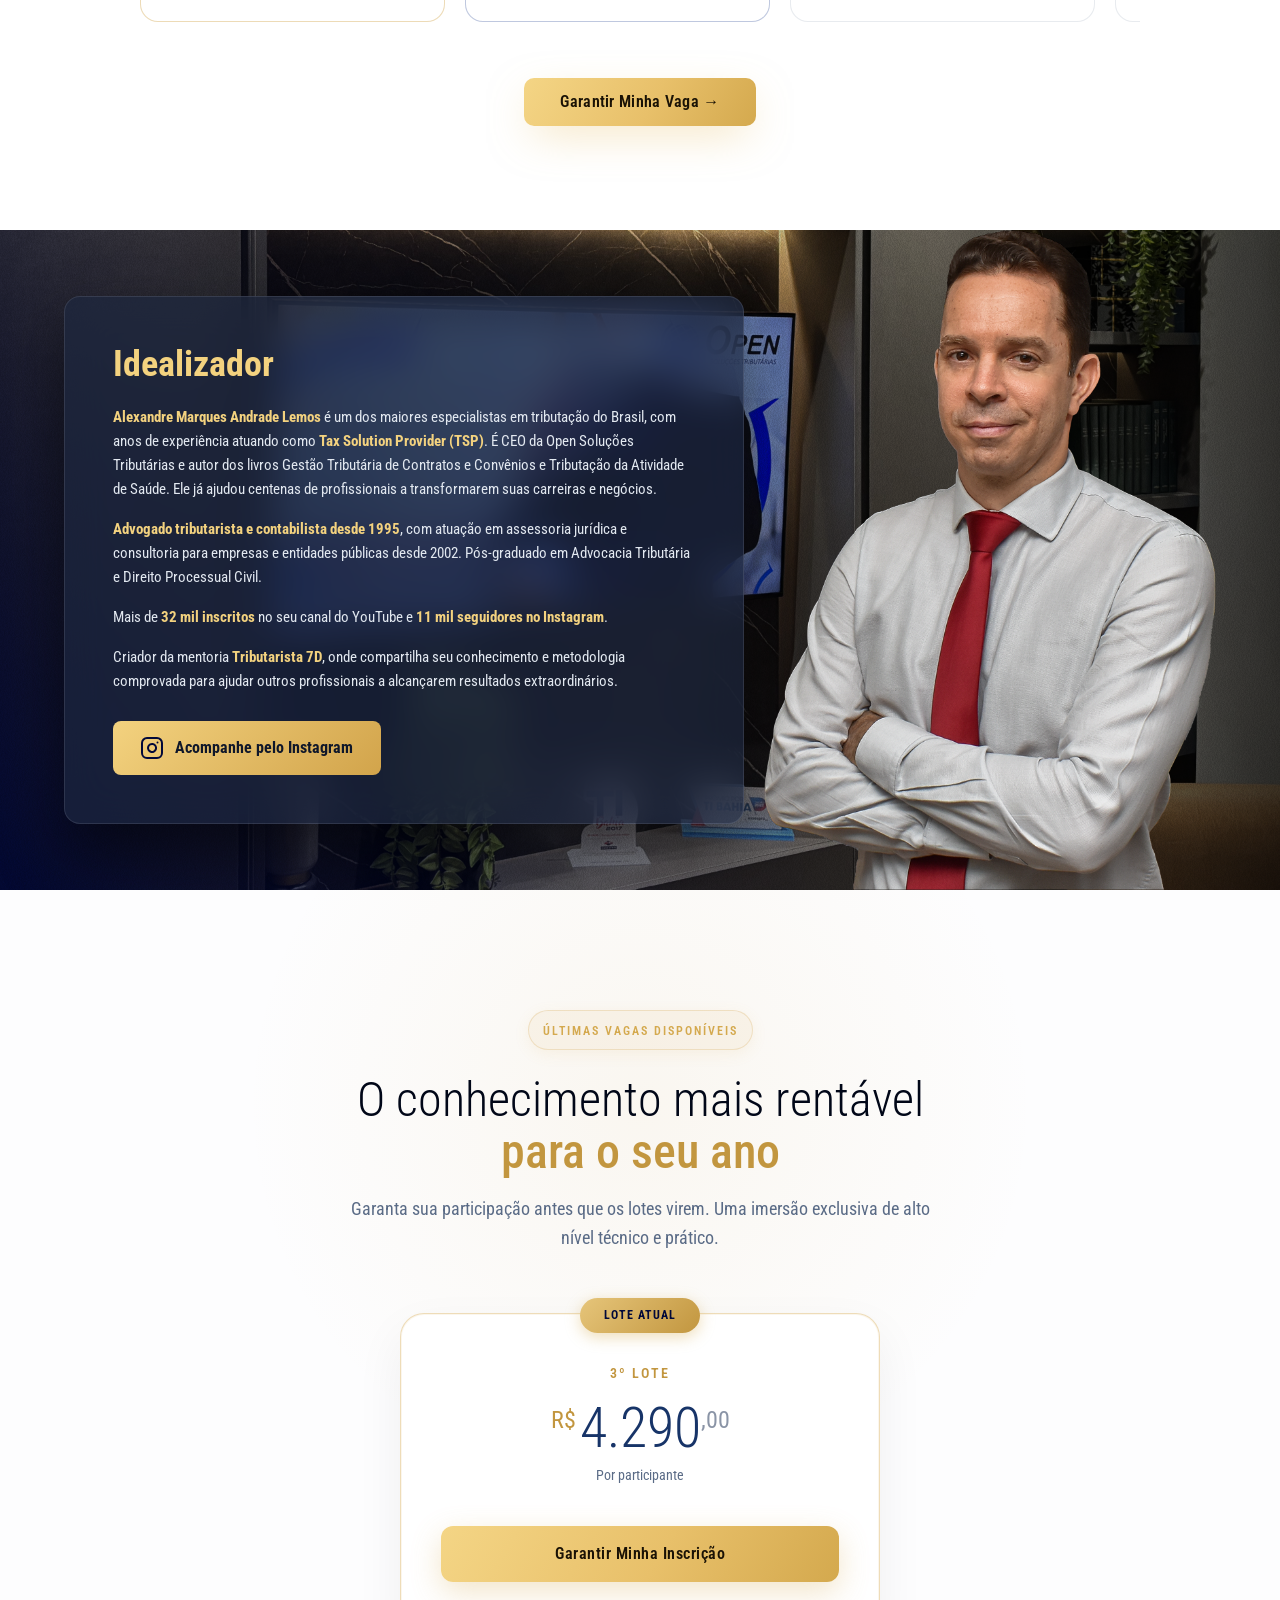
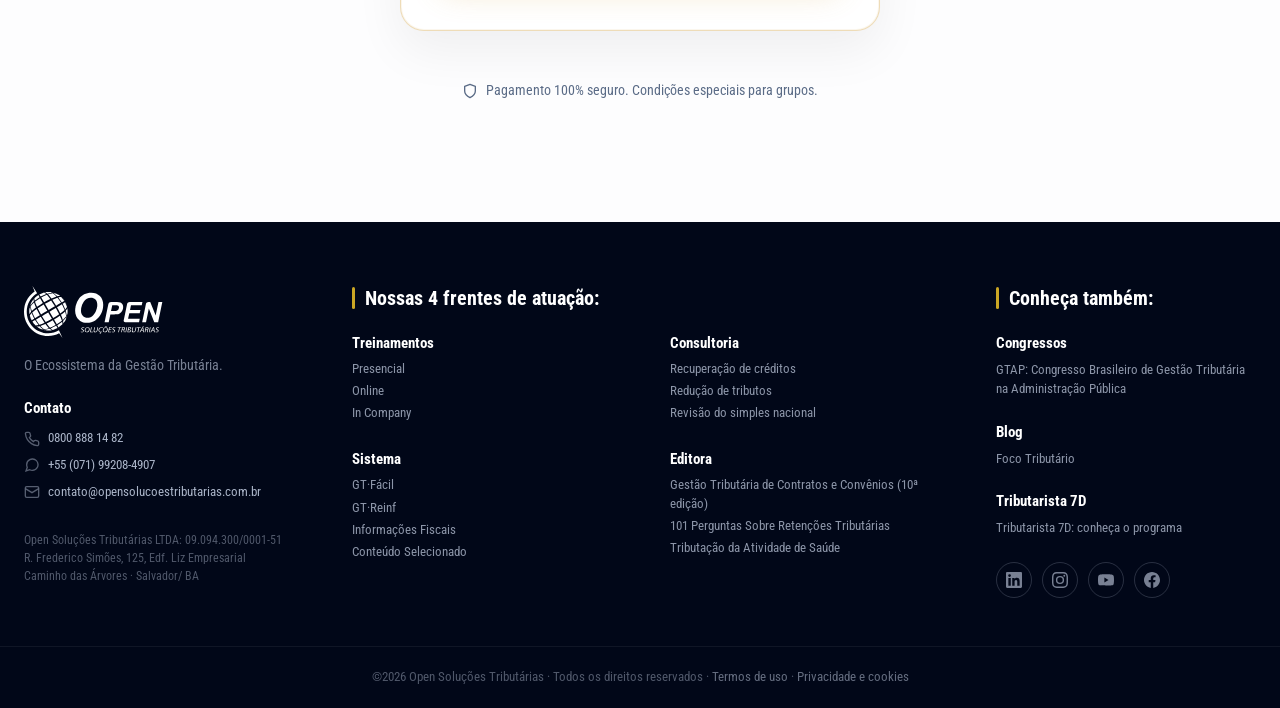
==== commit ed092f8d: "feat(footer): adiciona link para tributarista7d.com.br no rodape de todas as LPs Co-Authored-By: Cla" ====
--- a/congresso/index.html
+++ b/congresso/index.html
@@ -821,6 +821,10 @@
           <p><a href="https://focotributario.com.br" target="_blank" rel="noopener" style="color: inherit; text-decoration: none;">Foco Tributário</a></p>
         </div>
 
+        <div class="footer-also-group">
+          <h4><a href="https://tributarista7d.com.br/" target="_blank" rel="noopener" style="color: inherit; text-decoration: none;">Tributarista 7D</a></h4>
+          <p><a href="https://tributarista7d.com.br/" target="_blank" rel="noopener" style="color: inherit; text-decoration: none;">Tributarista 7D: conheça o programa</a></p>
+        </div>
         <div class="footer-social">
           <a href="https://www.linkedin.com/in/alexandremarques-open/" target="_blank" rel="noopener" aria-label="LinkedIn">
             <svg width="16" height="16" viewBox="0 0 24 24" fill="currentColor"><path d="M20.447 20.452h-3.554v-5.569c0-1.328-.027-3.037-1.852-3.037-1.853 0-2.136 1.445-2.136 2.939v5.667H9.351V9h3.414v1.561h.046c.477-.9 1.637-1.85 3.37-1.85 3.601 0 4.267 2.37 4.267 5.455v6.286zM5.337 7.433a2.062 2.062 0 01-2.063-2.065 2.064 2.064 0 112.063 2.065zm1.782 13.019H3.555V9h3.564v11.452zM22.225 0H1.771C.792 0 0 .774 0 1.729v20.542C0 23.227.792 24 1.771 24h20.451C23.2 24 24 23.227 24 22.271V1.729C24 .774 23.2 0 22.222 0h.003z"/></svg>
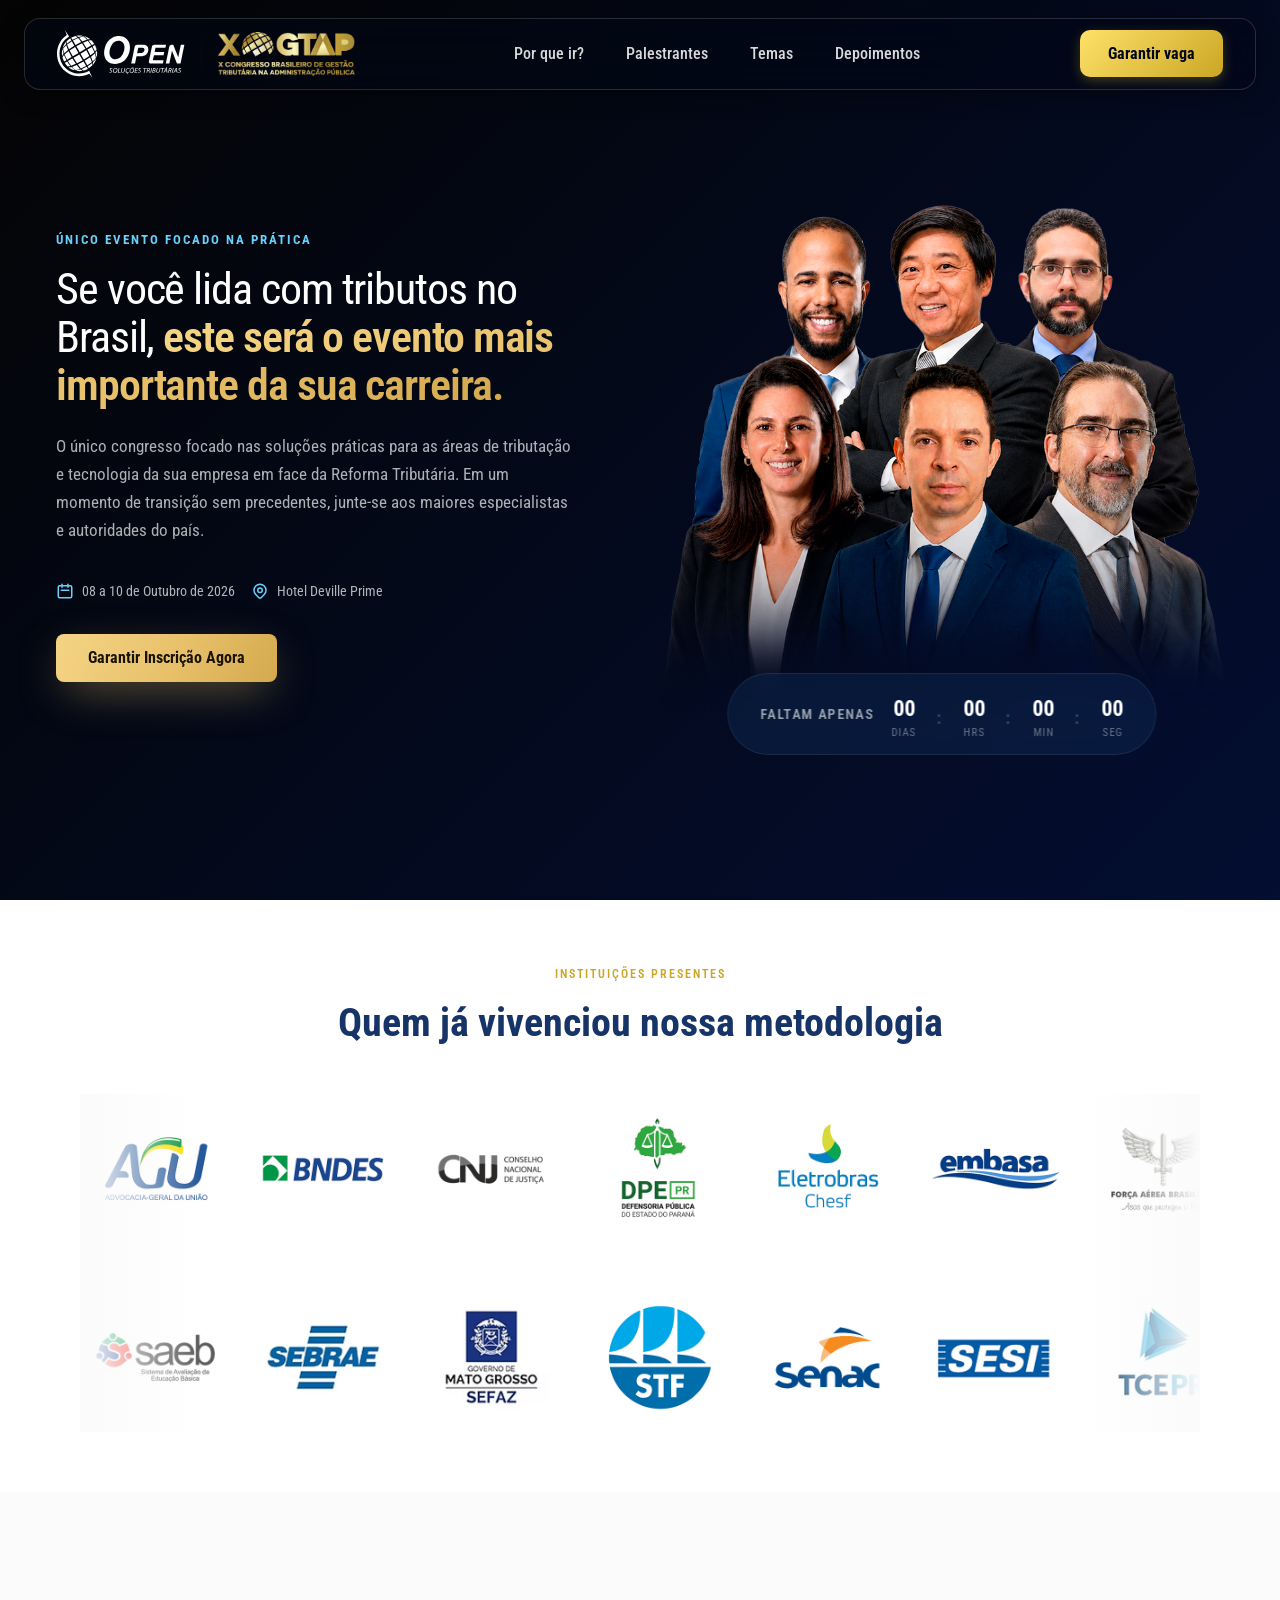
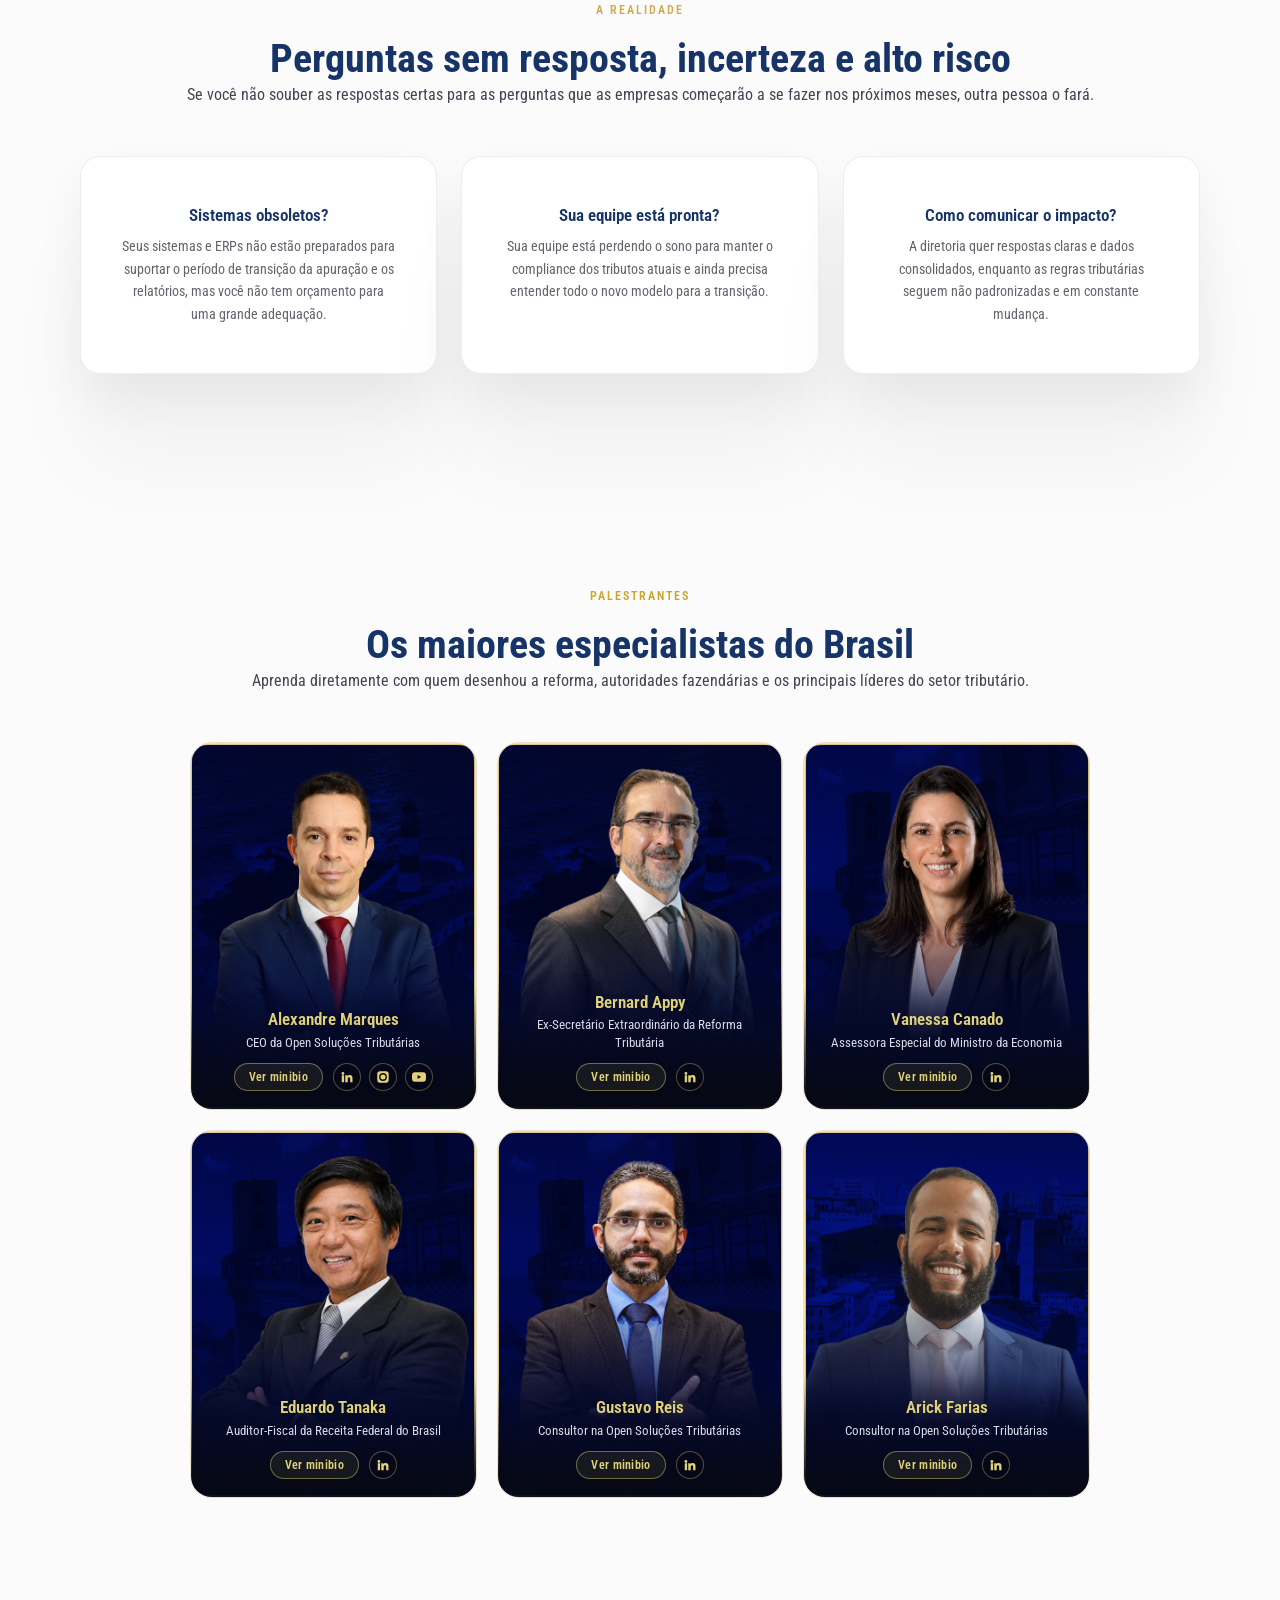
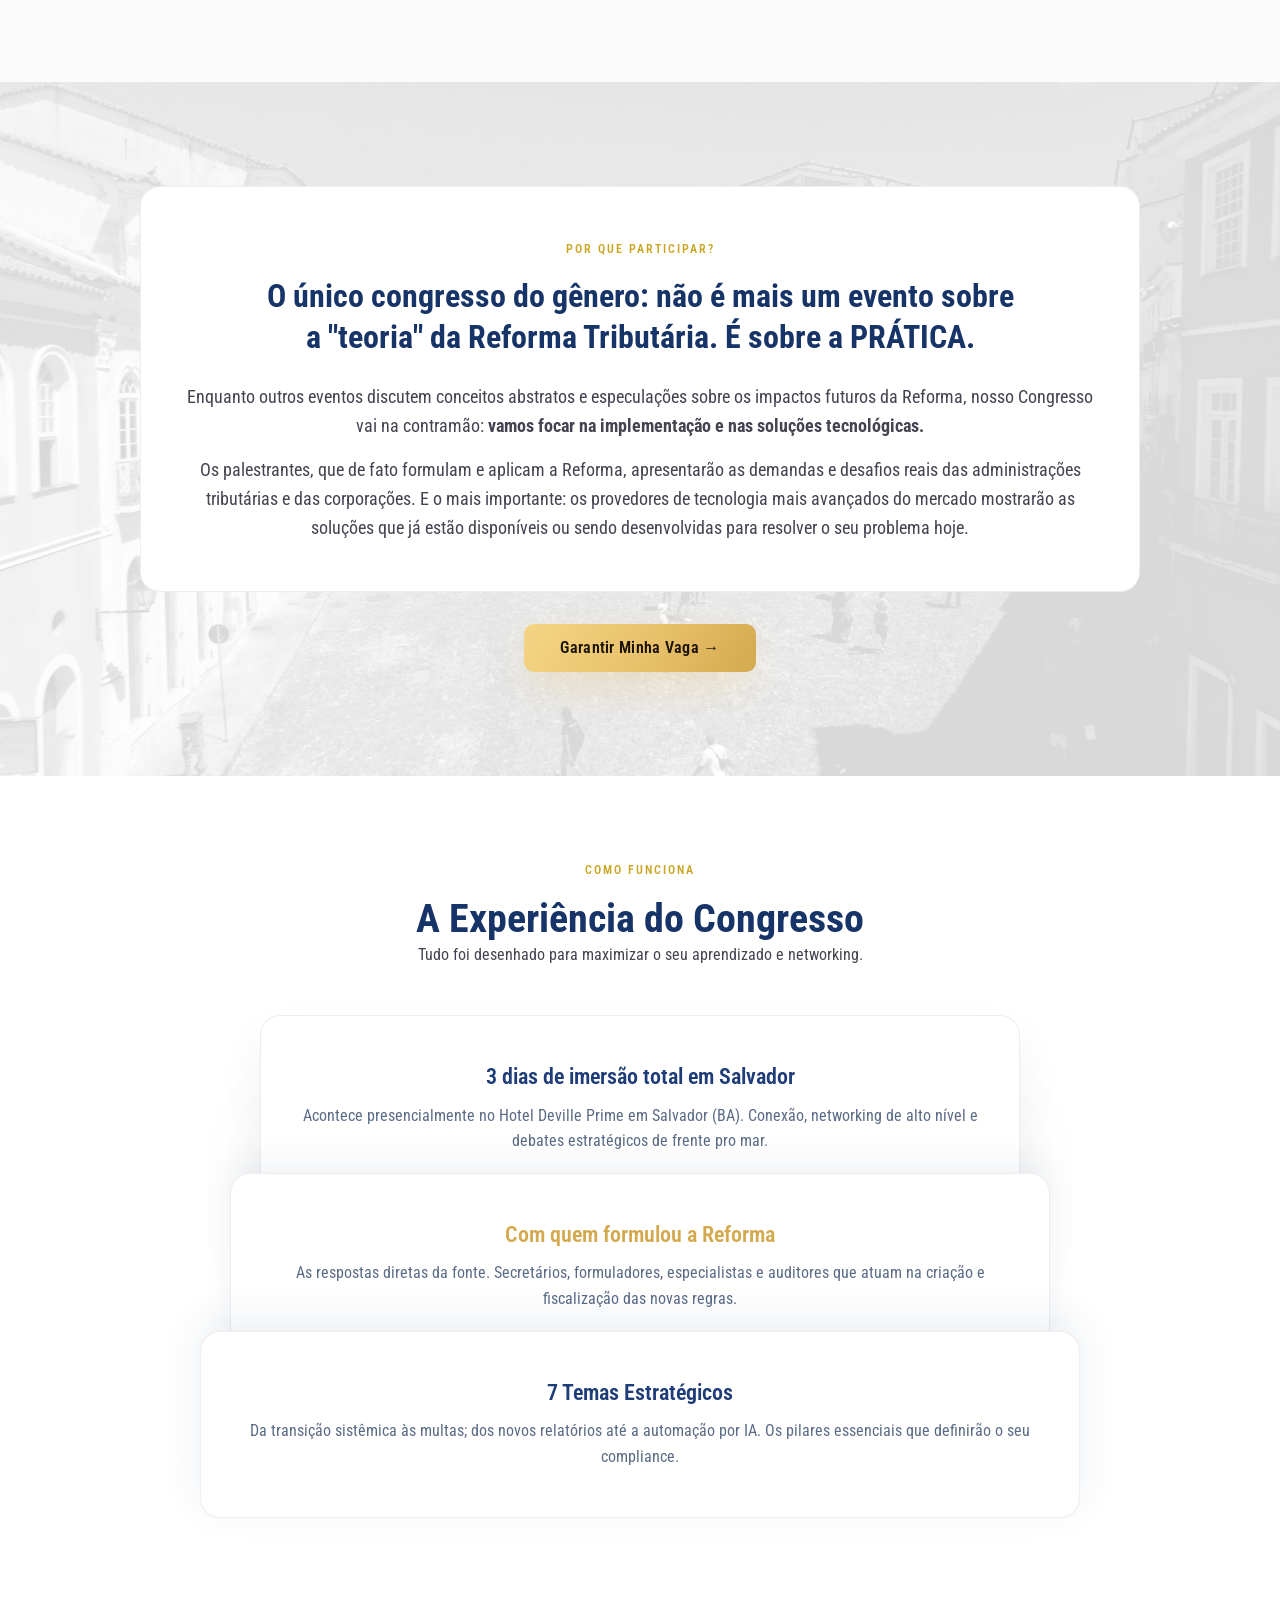
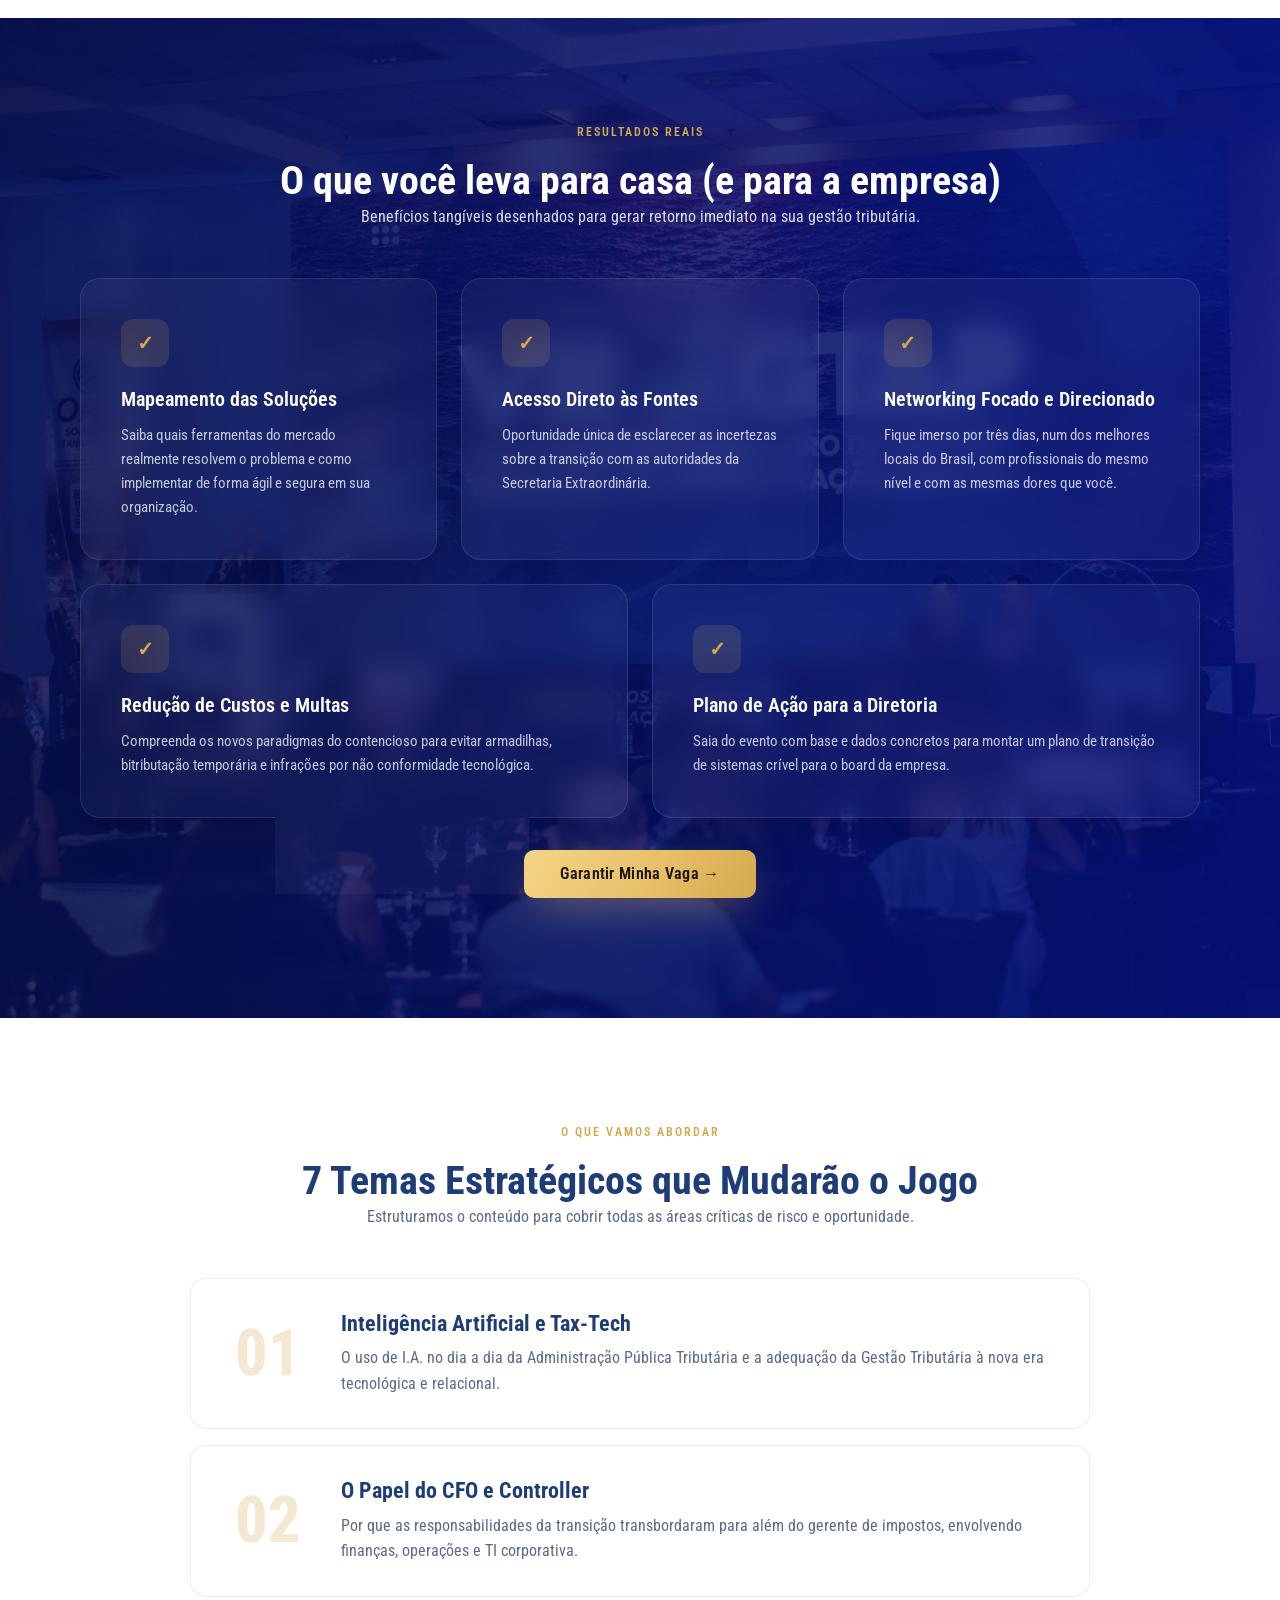
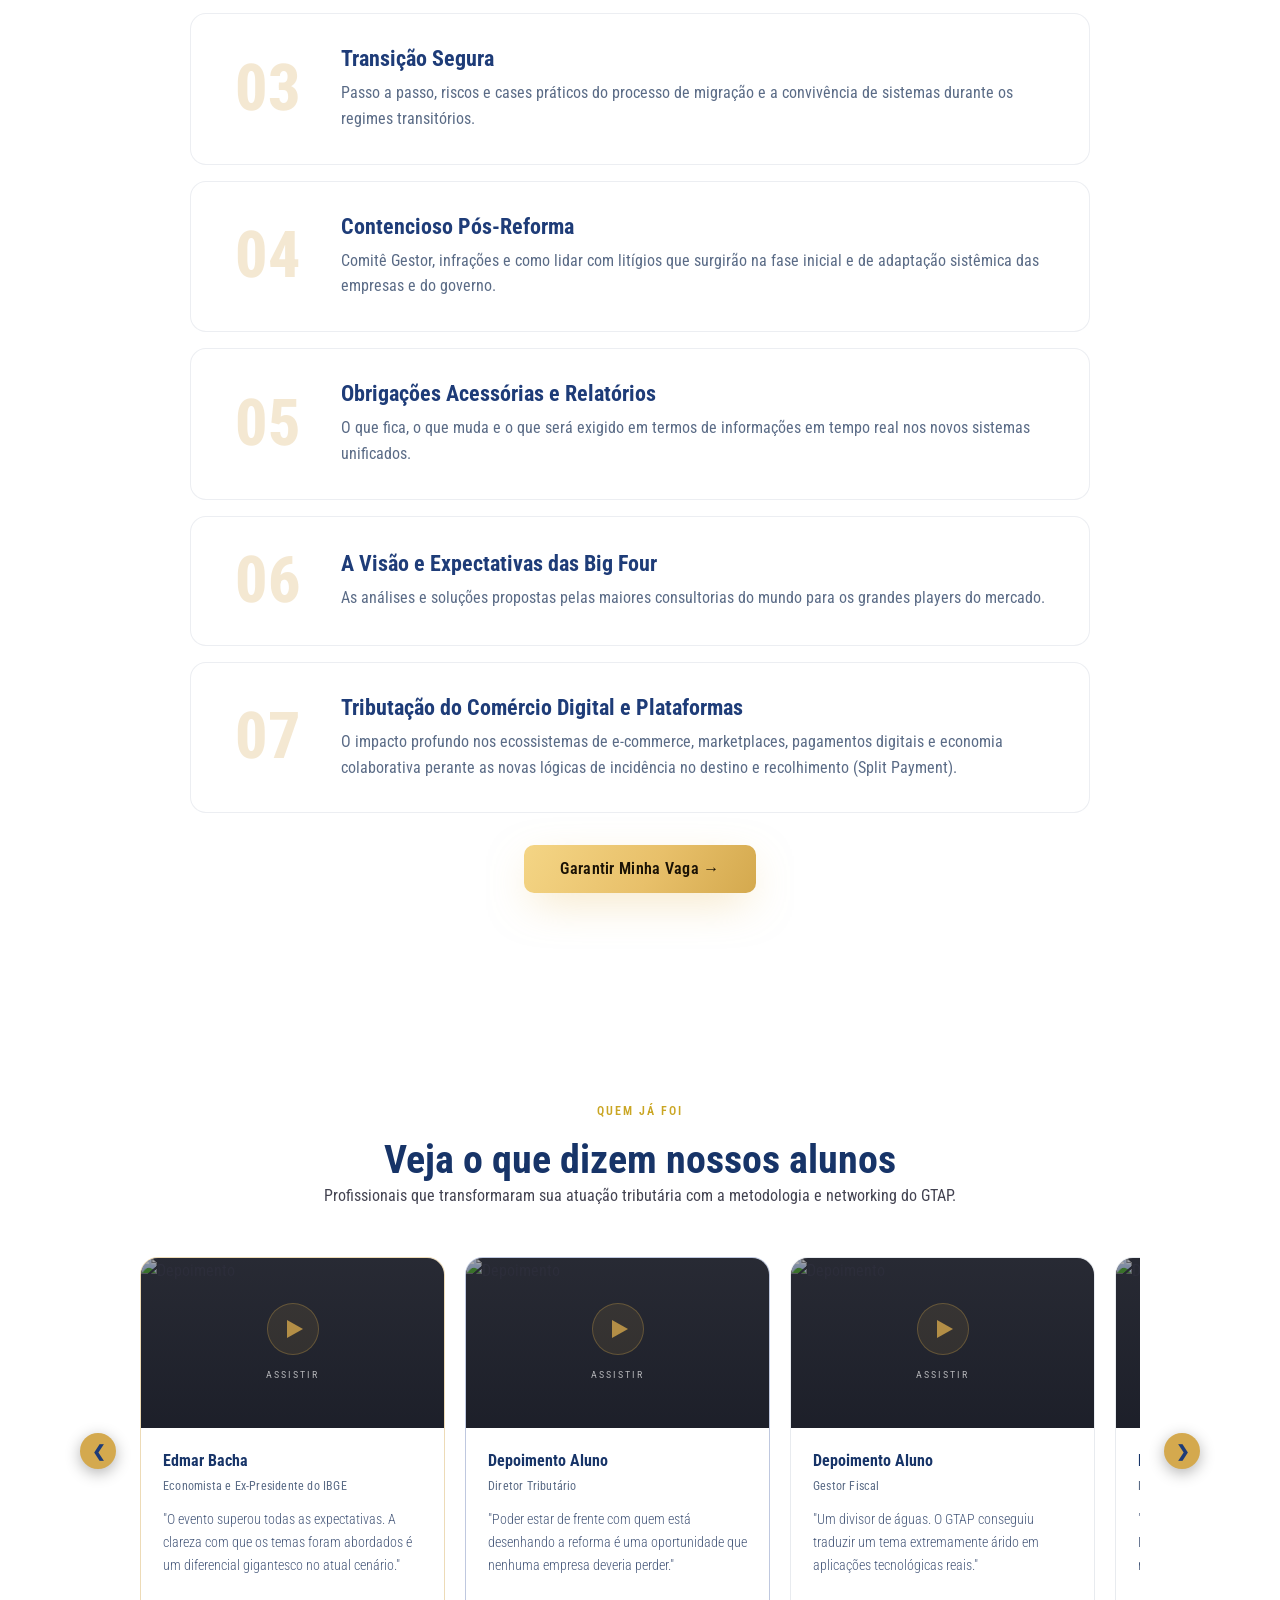
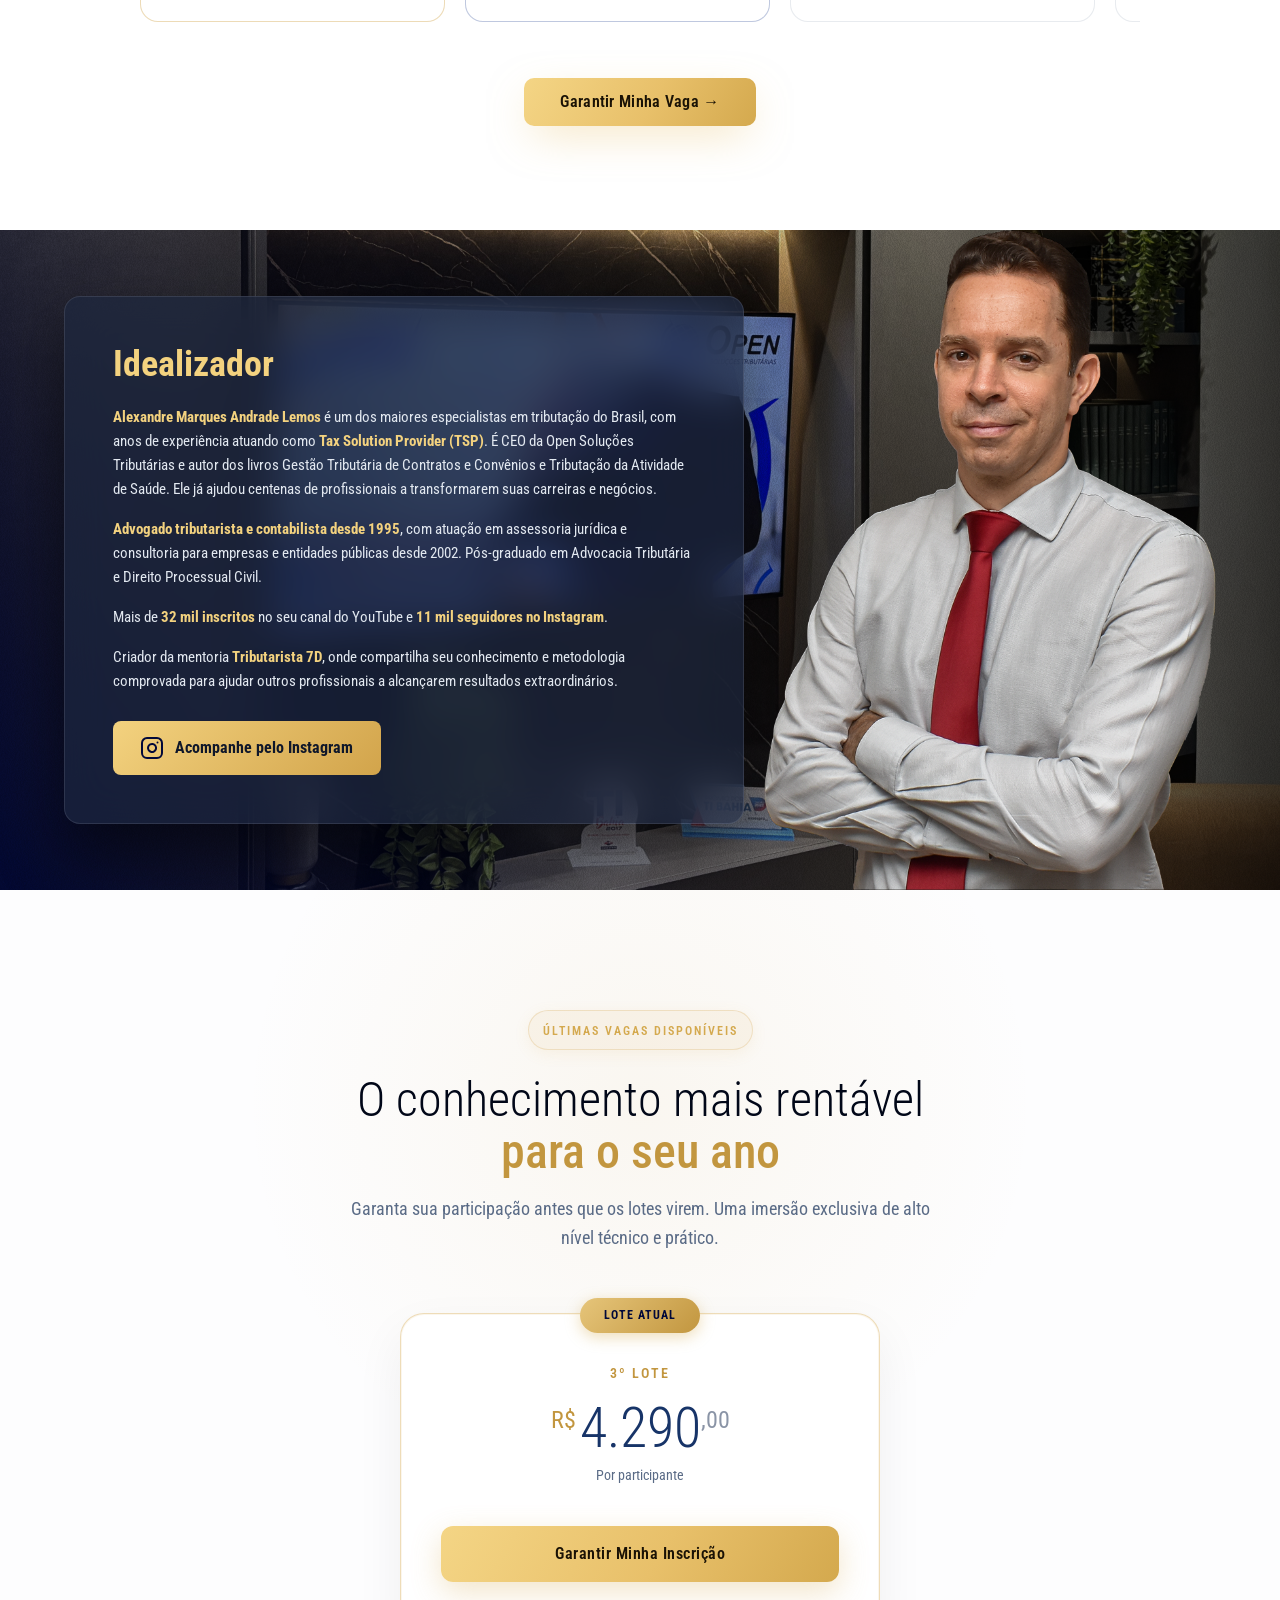
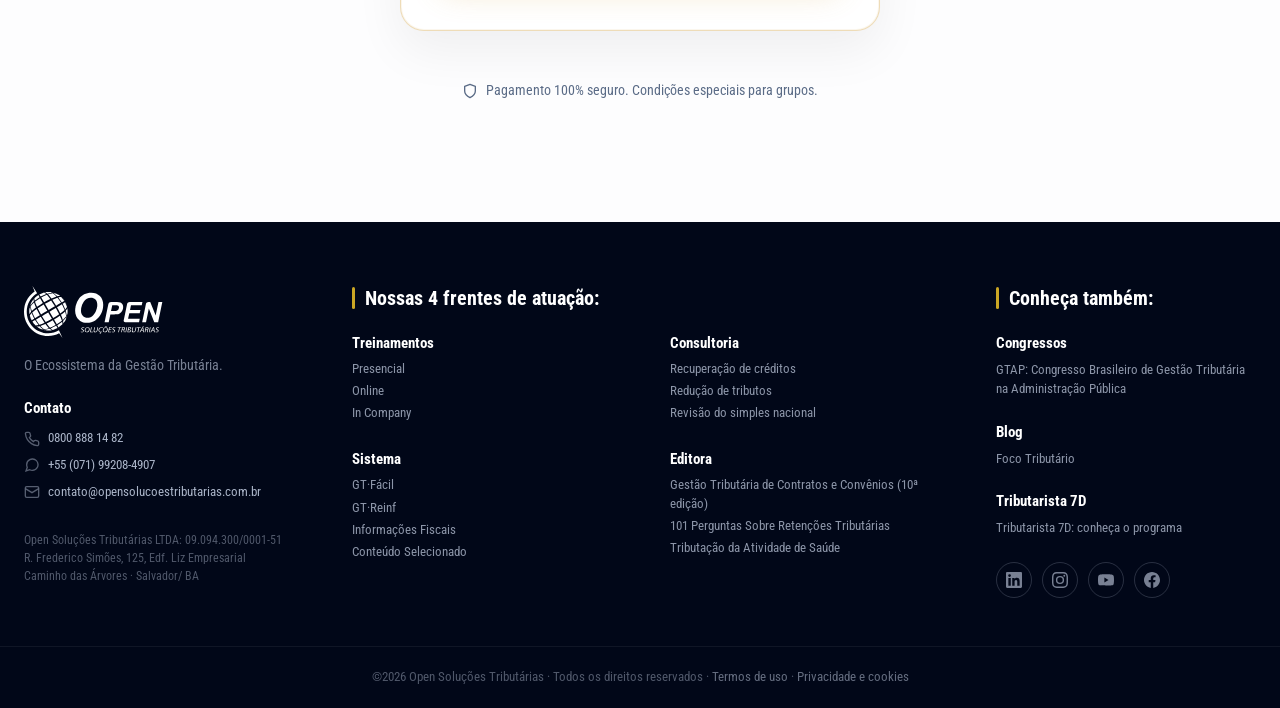
==== commit 7605bab5: "Merge b9920ae5e5d57680eab5b562e742989fc36d634c into d04e733b4f31830dd3b55d005afc07c581b247a0" ====
--- a/congresso/index.html
+++ b/congresso/index.html
@@ -663,7 +663,7 @@
             Criador da mentoria <strong>Tributarista 7D</strong>, onde compartilha seu conhecimento e metodologia comprovada para ajudar outros profissionais a alcançarem resultados extraordinários.
           </p>
           
-          <a href="https://instagram.com/prof.alexandremarques" target="_blank" class="btn-instagram">
+          <a href="https://instagram.com/prof.alexandremarques" target="_blank" rel="noopener noreferrer" class="btn-instagram">
             <svg width="22" height="22" viewBox="0 0 22 22" fill="none" xmlns="http://www.w3.org/2000/svg">
               <path d="M16 1H6C3.23858 1 1 3.23858 1 6V16C1 18.7614 3.23858 21 6 21H16C18.7614 21 21 18.7614 21 16V6C21 3.23858 18.7614 1 16 1Z" stroke="#02093A" stroke-width="2" stroke-linecap="round" stroke-linejoin="round"/>
               <path d="M15 10.3703C15.1234 11.2025 14.9812 12.0525 14.5937 12.7993C14.2062 13.5461 13.5931 14.1517 12.8416 14.53C12.0901 14.9082 11.2384 15.0399 10.4077 14.9062C9.57708 14.7726 8.80971 14.3804 8.21479 13.7855C7.61987 13.1905 7.22768 12.4232 7.09402 11.5925C6.96035 10.7619 7.09202 9.9102 7.47028 9.15868C7.84854 8.40716 8.45414 7.79404 9.20094 7.40654C9.94773 7.01904 10.7977 6.87689 11.63 7.0003C12.4789 7.12619 13.2648 7.52176 13.8716 8.12861C14.4785 8.73545 14.8741 9.52138 15 10.3703Z" stroke="#02093A" stroke-width="2" stroke-linecap="round" stroke-linejoin="round"/>
@@ -1221,7 +1221,7 @@
         <iframe id="globalYoutubeIframe" src="" frameborder="0" allow="autoplay; encrypted-media" allowfullscreen></iframe>
       </div>
       <div style="text-align: center; margin-top: 16px;">
-        <a id="ytFallbackLink" href="#" target="_blank" style="color: #D4A94E; text-decoration: underline; font-size: 14px; font-family: 'Inter', sans-serif;">
+        <a id="ytFallbackLink" href="#" target="_blank" rel="noopener noreferrer" style="color: #D4A94E; text-decoration: underline; font-size: 14px; font-family: 'Inter', sans-serif;">
           O vídeo não carregou? Clique aqui para assistir direto no YouTube.
         </a>
       </div>
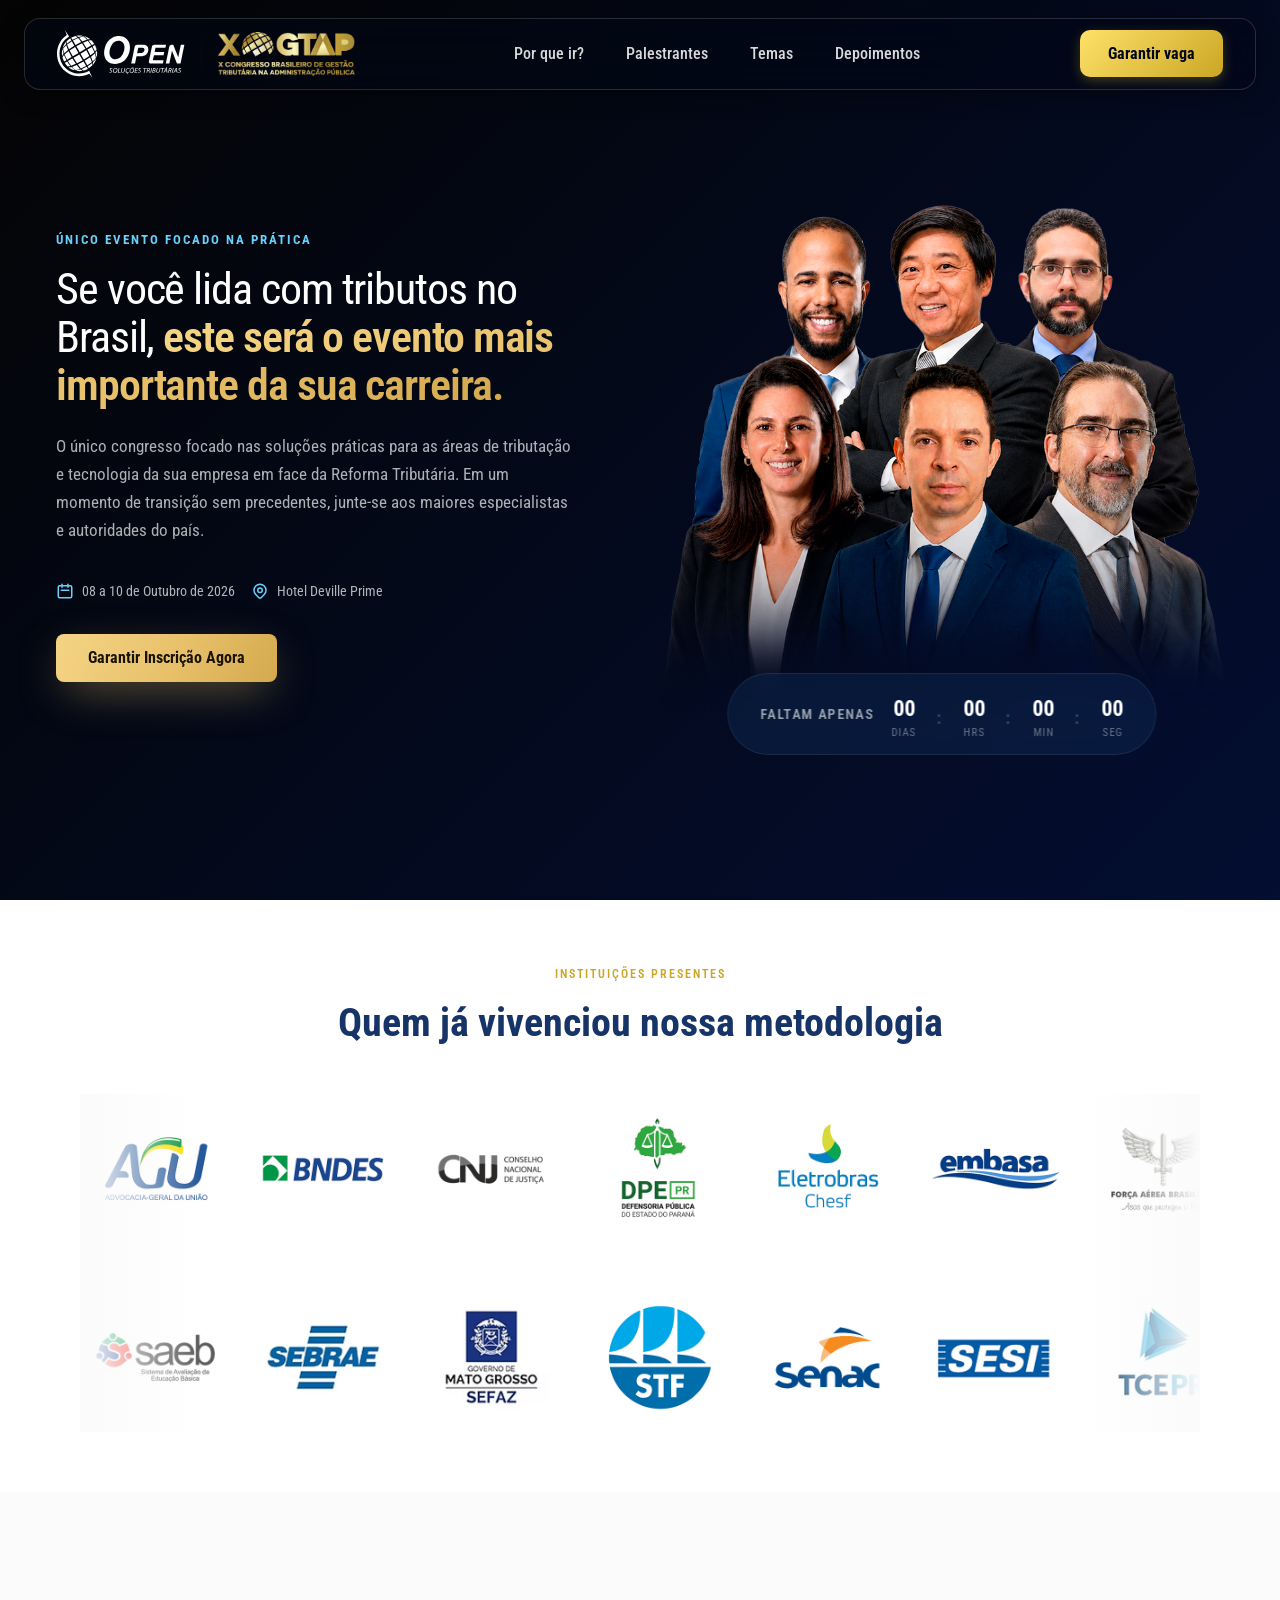
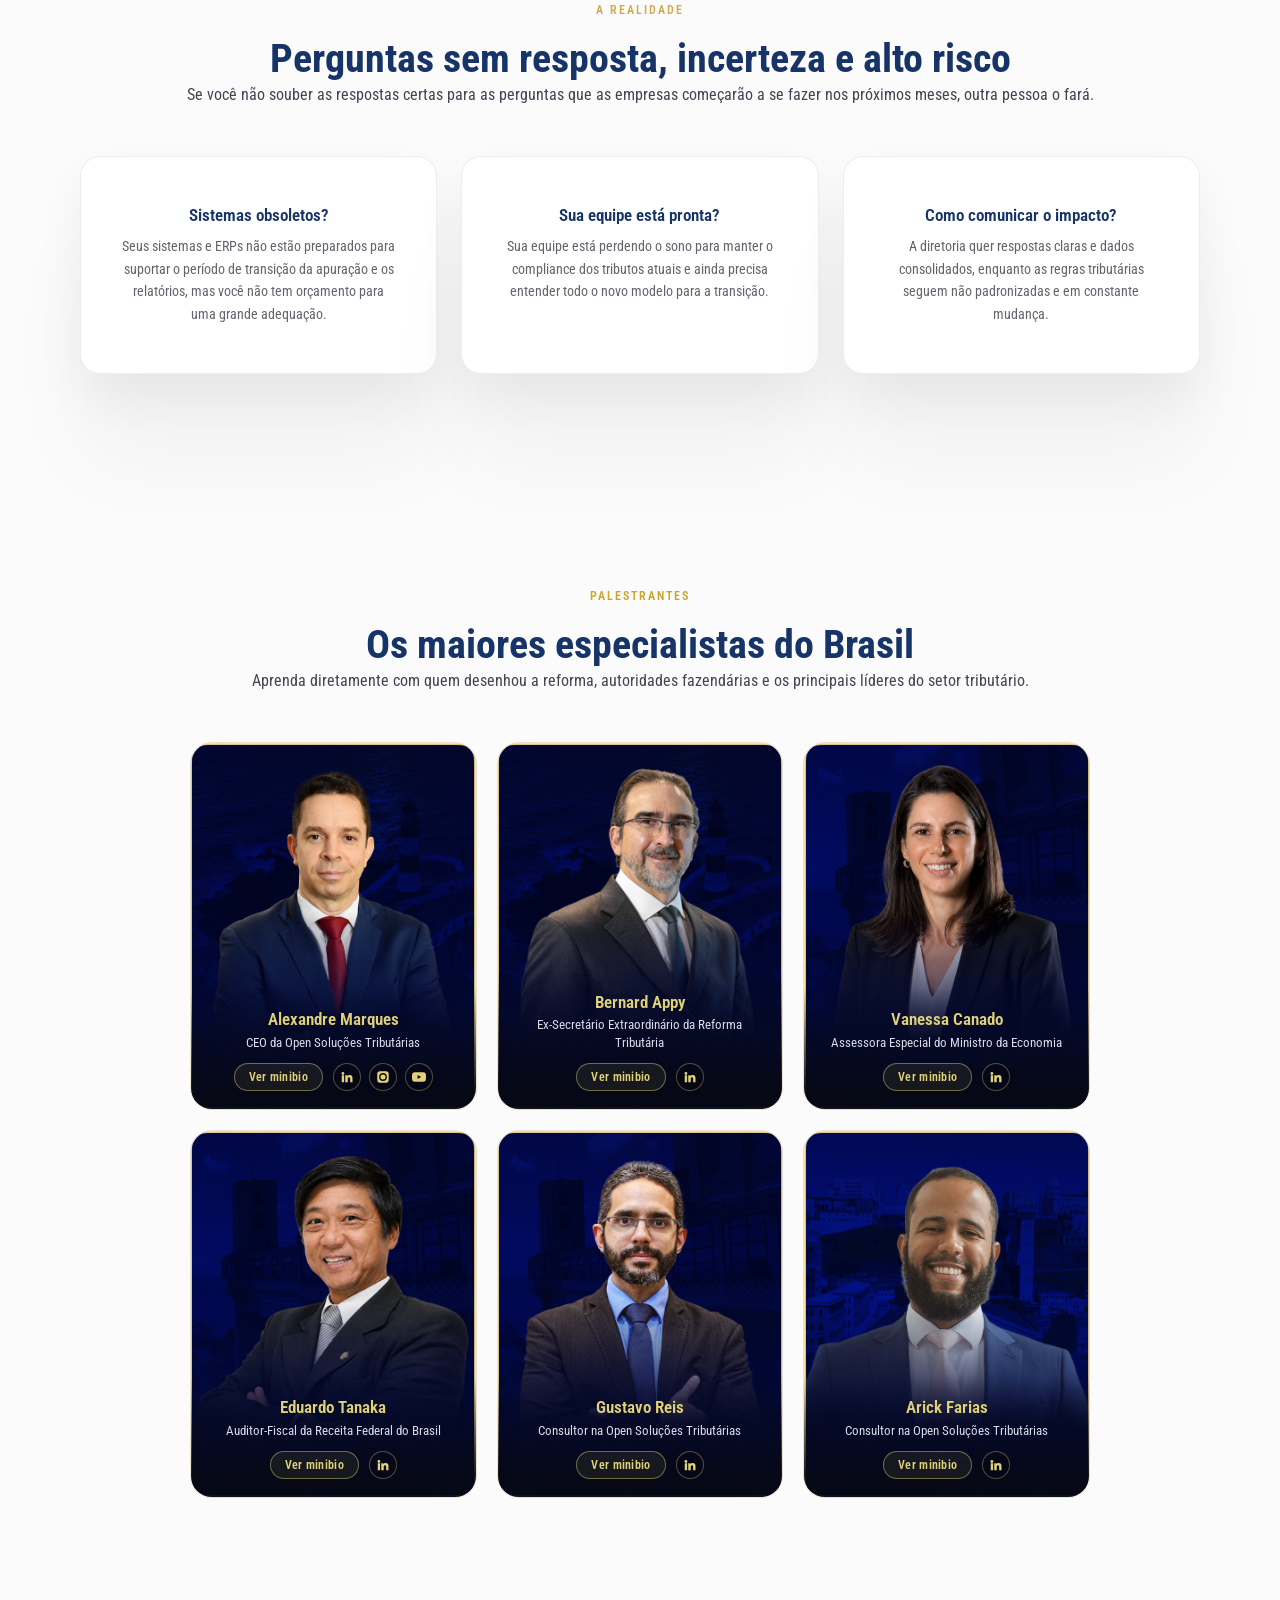
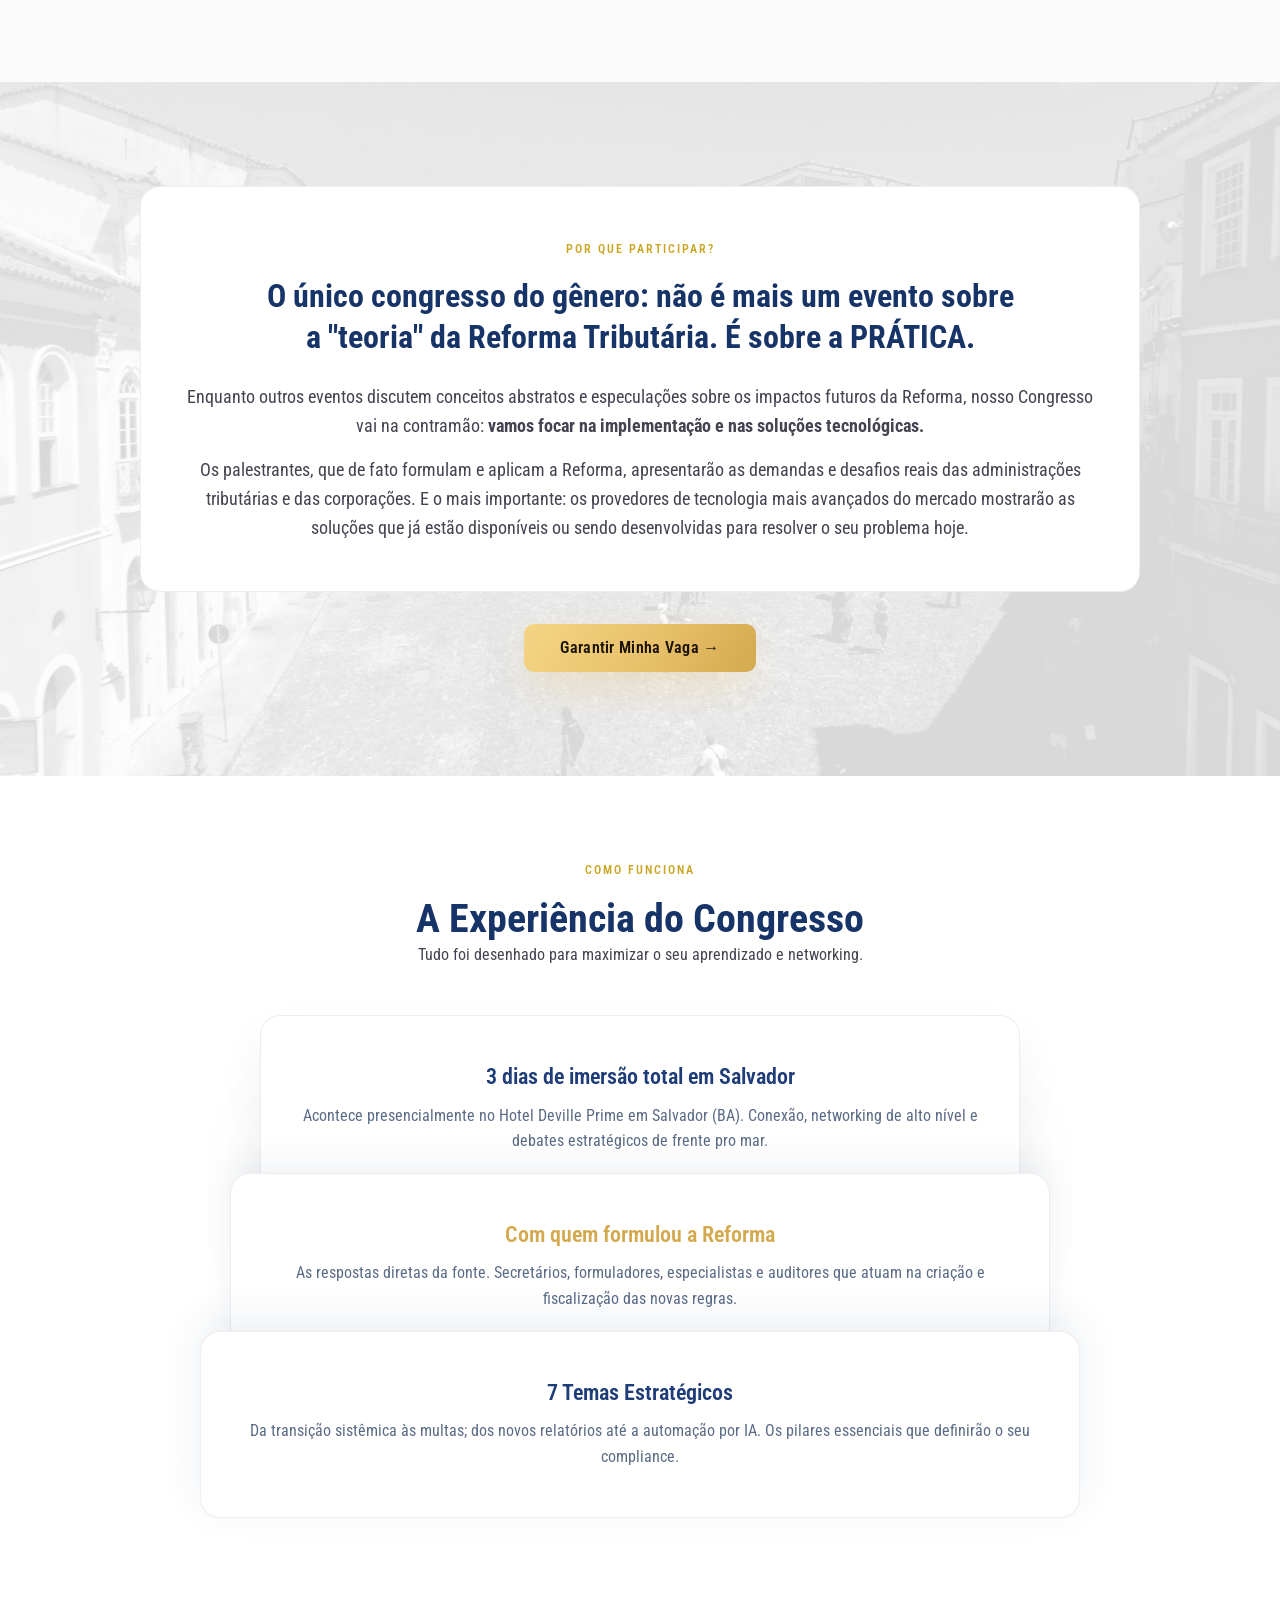
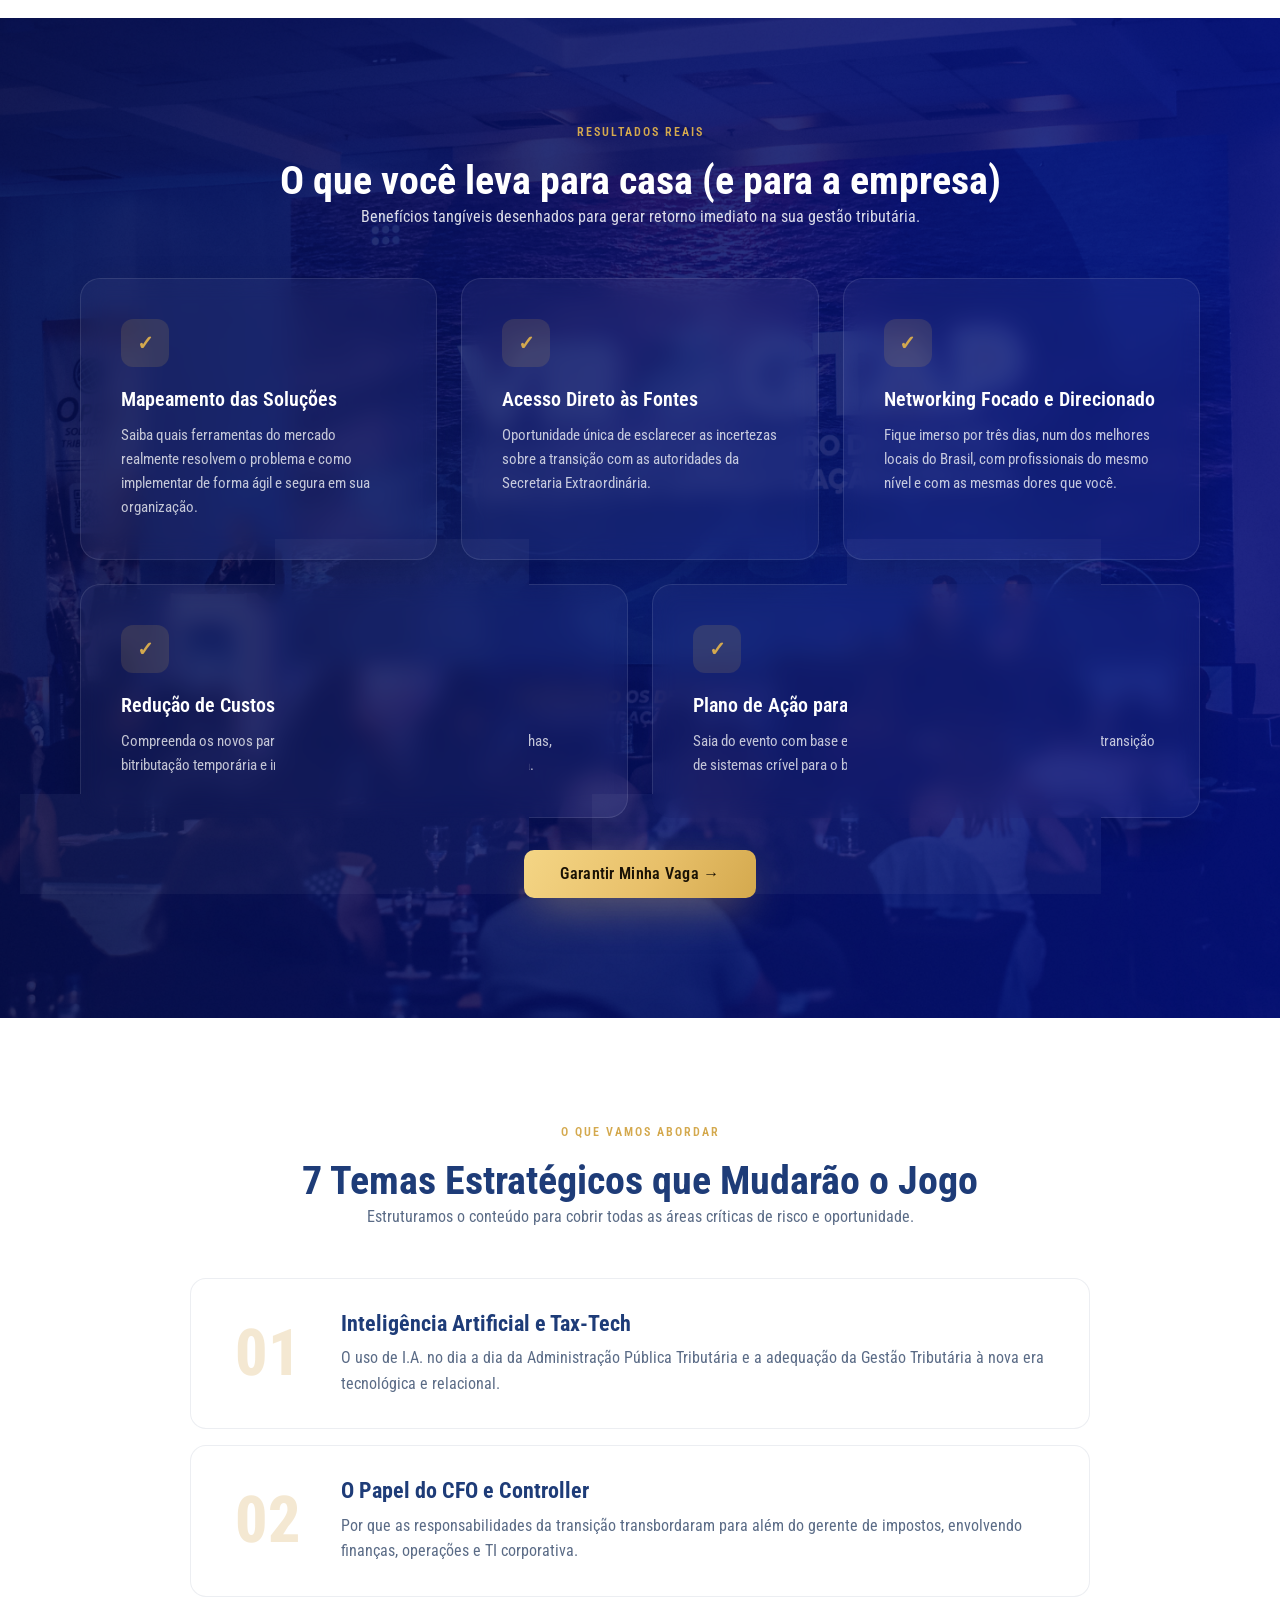
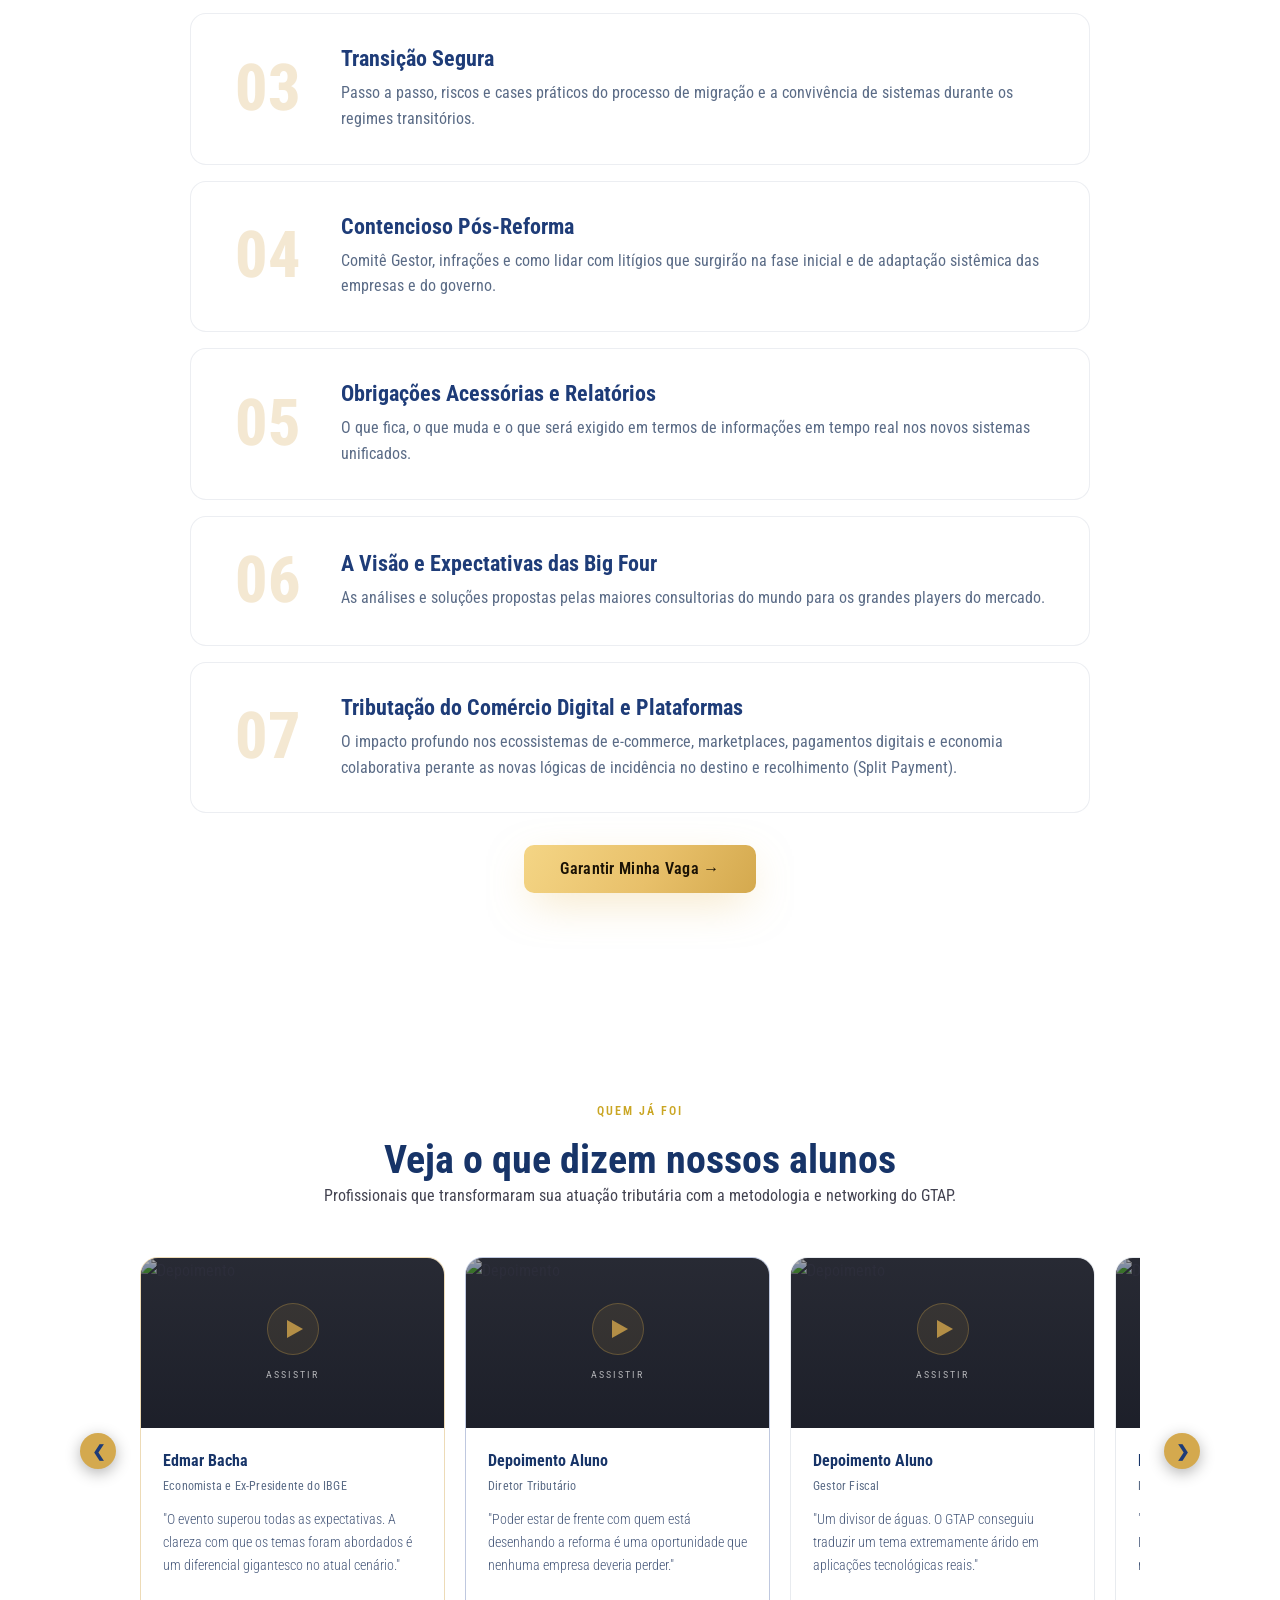
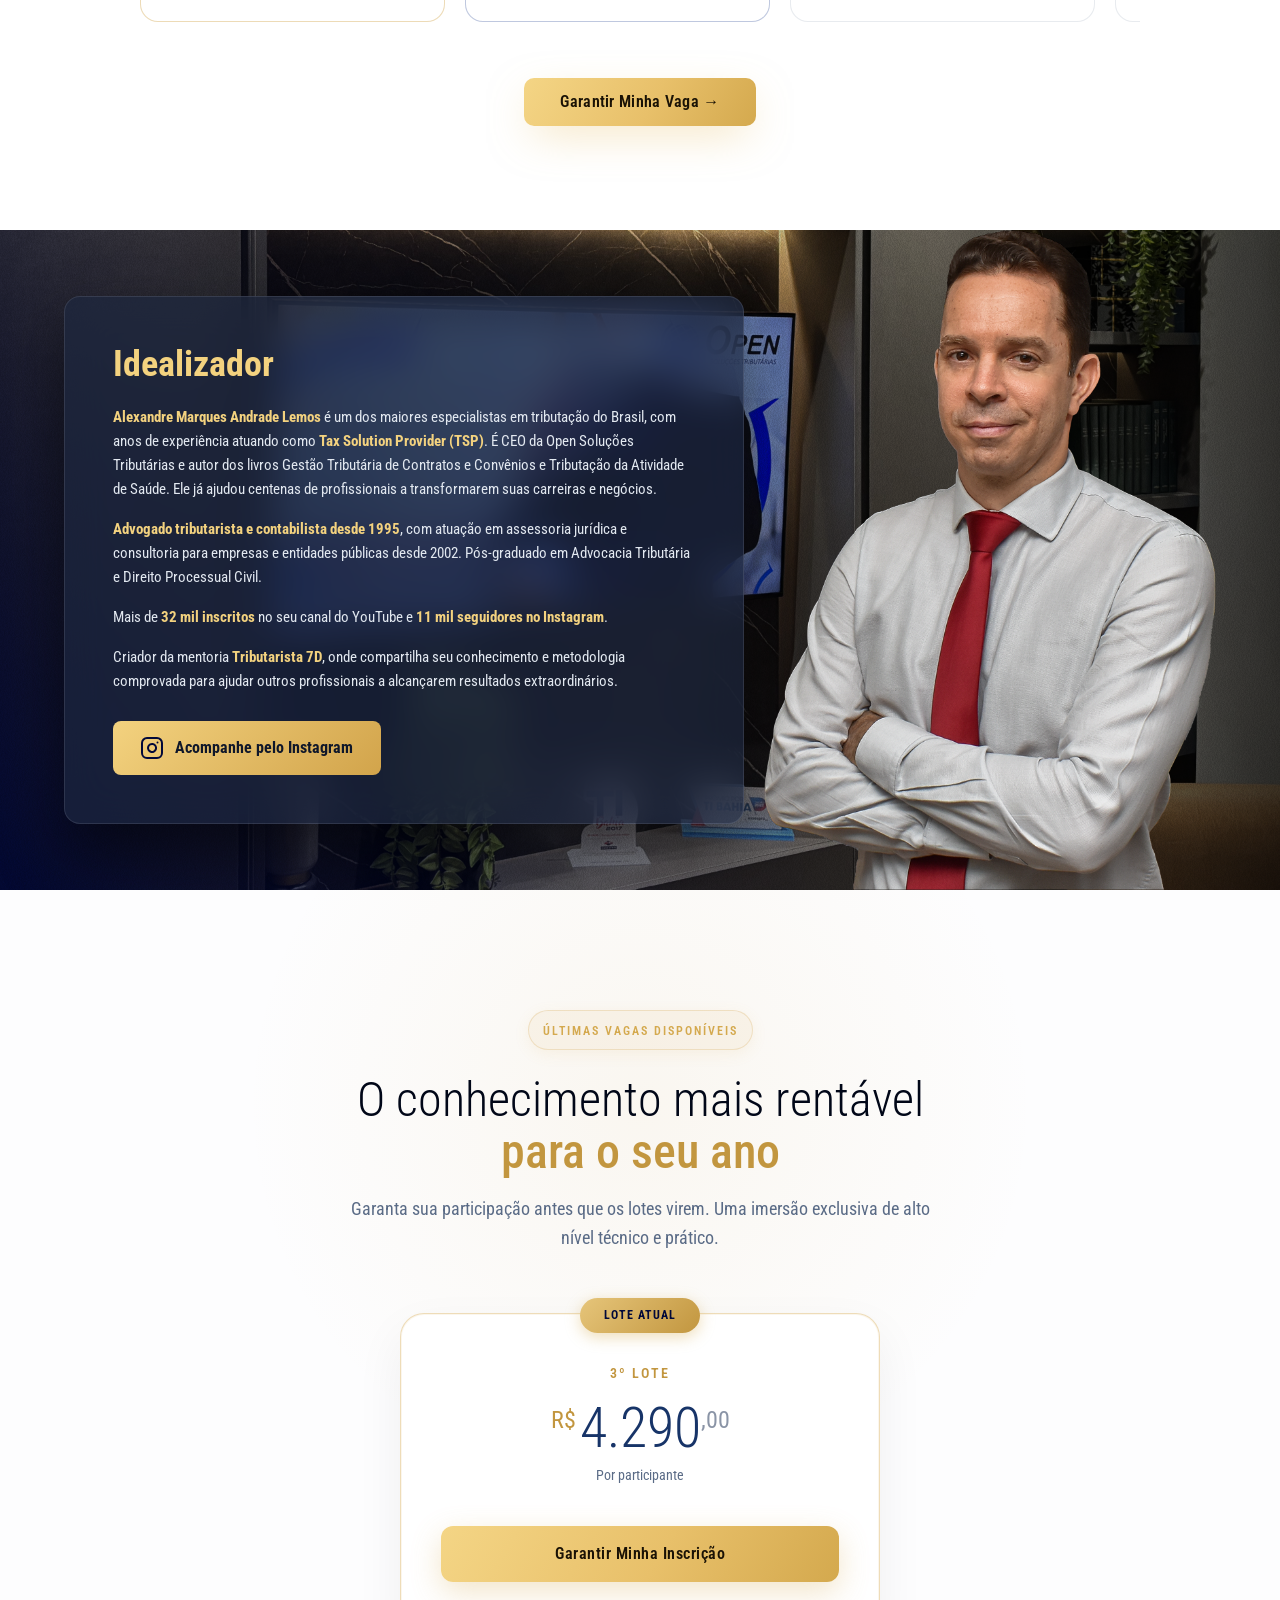
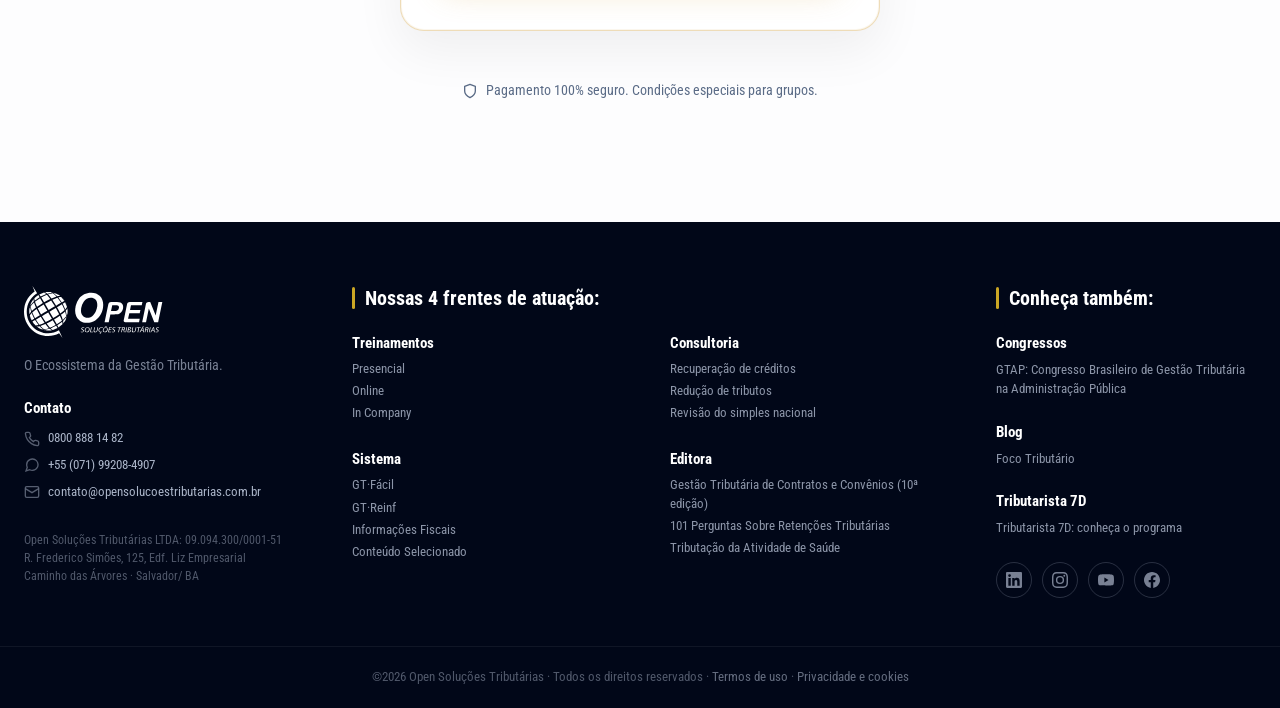
==== commit a081599b: "feat(consultorias): formulario na propria LP no lugar do Typebot Pedido do marketing (Open_Formulari" ====
--- a/congresso/index.html
+++ b/congresso/index.html
@@ -663,7 +663,7 @@
             Criador da mentoria <strong>Tributarista 7D</strong>, onde compartilha seu conhecimento e metodologia comprovada para ajudar outros profissionais a alcançarem resultados extraordinários.
           </p>
           
-          <a href="https://instagram.com/prof.alexandremarques" target="_blank" rel="noopener noreferrer" class="btn-instagram">
+          <a href="https://instagram.com/prof.alexandremarques" target="_blank" class="btn-instagram">
             <svg width="22" height="22" viewBox="0 0 22 22" fill="none" xmlns="http://www.w3.org/2000/svg">
               <path d="M16 1H6C3.23858 1 1 3.23858 1 6V16C1 18.7614 3.23858 21 6 21H16C18.7614 21 21 18.7614 21 16V6C21 3.23858 18.7614 1 16 1Z" stroke="#02093A" stroke-width="2" stroke-linecap="round" stroke-linejoin="round"/>
               <path d="M15 10.3703C15.1234 11.2025 14.9812 12.0525 14.5937 12.7993C14.2062 13.5461 13.5931 14.1517 12.8416 14.53C12.0901 14.9082 11.2384 15.0399 10.4077 14.9062C9.57708 14.7726 8.80971 14.3804 8.21479 13.7855C7.61987 13.1905 7.22768 12.4232 7.09402 11.5925C6.96035 10.7619 7.09202 9.9102 7.47028 9.15868C7.84854 8.40716 8.45414 7.79404 9.20094 7.40654C9.94773 7.01904 10.7977 6.87689 11.63 7.0003C12.4789 7.12619 13.2648 7.52176 13.8716 8.12861C14.4785 8.73545 14.8741 9.52138 15 10.3703Z" stroke="#02093A" stroke-width="2" stroke-linecap="round" stroke-linejoin="round"/>
@@ -874,8 +874,8 @@
 
           <div class="field" id="field-phone">
             <label for="rd-phone">Telefone / WhatsApp *</label>
-            <input type="tel" id="rd-phone" name="telefone" placeholder="(11) 99999-9999" required>
-            <span class="err-msg">O telefone é obrigatório</span>
+            <input type="tel" id="rd-phone" name="telefone" placeholder="(34) 99234-5623" required>
+            <span class="err-msg">Informe um telefone com DDD. Ex.: (34) 99234-5623</span>
           </div>
 
           <div class="field" id="field-setor">
@@ -928,7 +928,7 @@
   </div>
 
   <!-- === JAVASCRIPT === -->
-  <script src="/assets/js/lead-form.js?v=2026-09-22"></script>
+  <script src="/assets/js/lead-form.js?v=2026-11-25-3"></script>
   <script>
     // Header flutuante e modo escuro
     (function() {
@@ -1221,7 +1221,7 @@
         <iframe id="globalYoutubeIframe" src="" frameborder="0" allow="autoplay; encrypted-media" allowfullscreen></iframe>
       </div>
       <div style="text-align: center; margin-top: 16px;">
-        <a id="ytFallbackLink" href="#" target="_blank" rel="noopener noreferrer" style="color: #D4A94E; text-decoration: underline; font-size: 14px; font-family: 'Inter', sans-serif;">
+        <a id="ytFallbackLink" href="#" target="_blank" style="color: #D4A94E; text-decoration: underline; font-size: 14px; font-family: 'Inter', sans-serif;">
           O vídeo não carregou? Clique aqui para assistir direto no YouTube.
         </a>
       </div>
